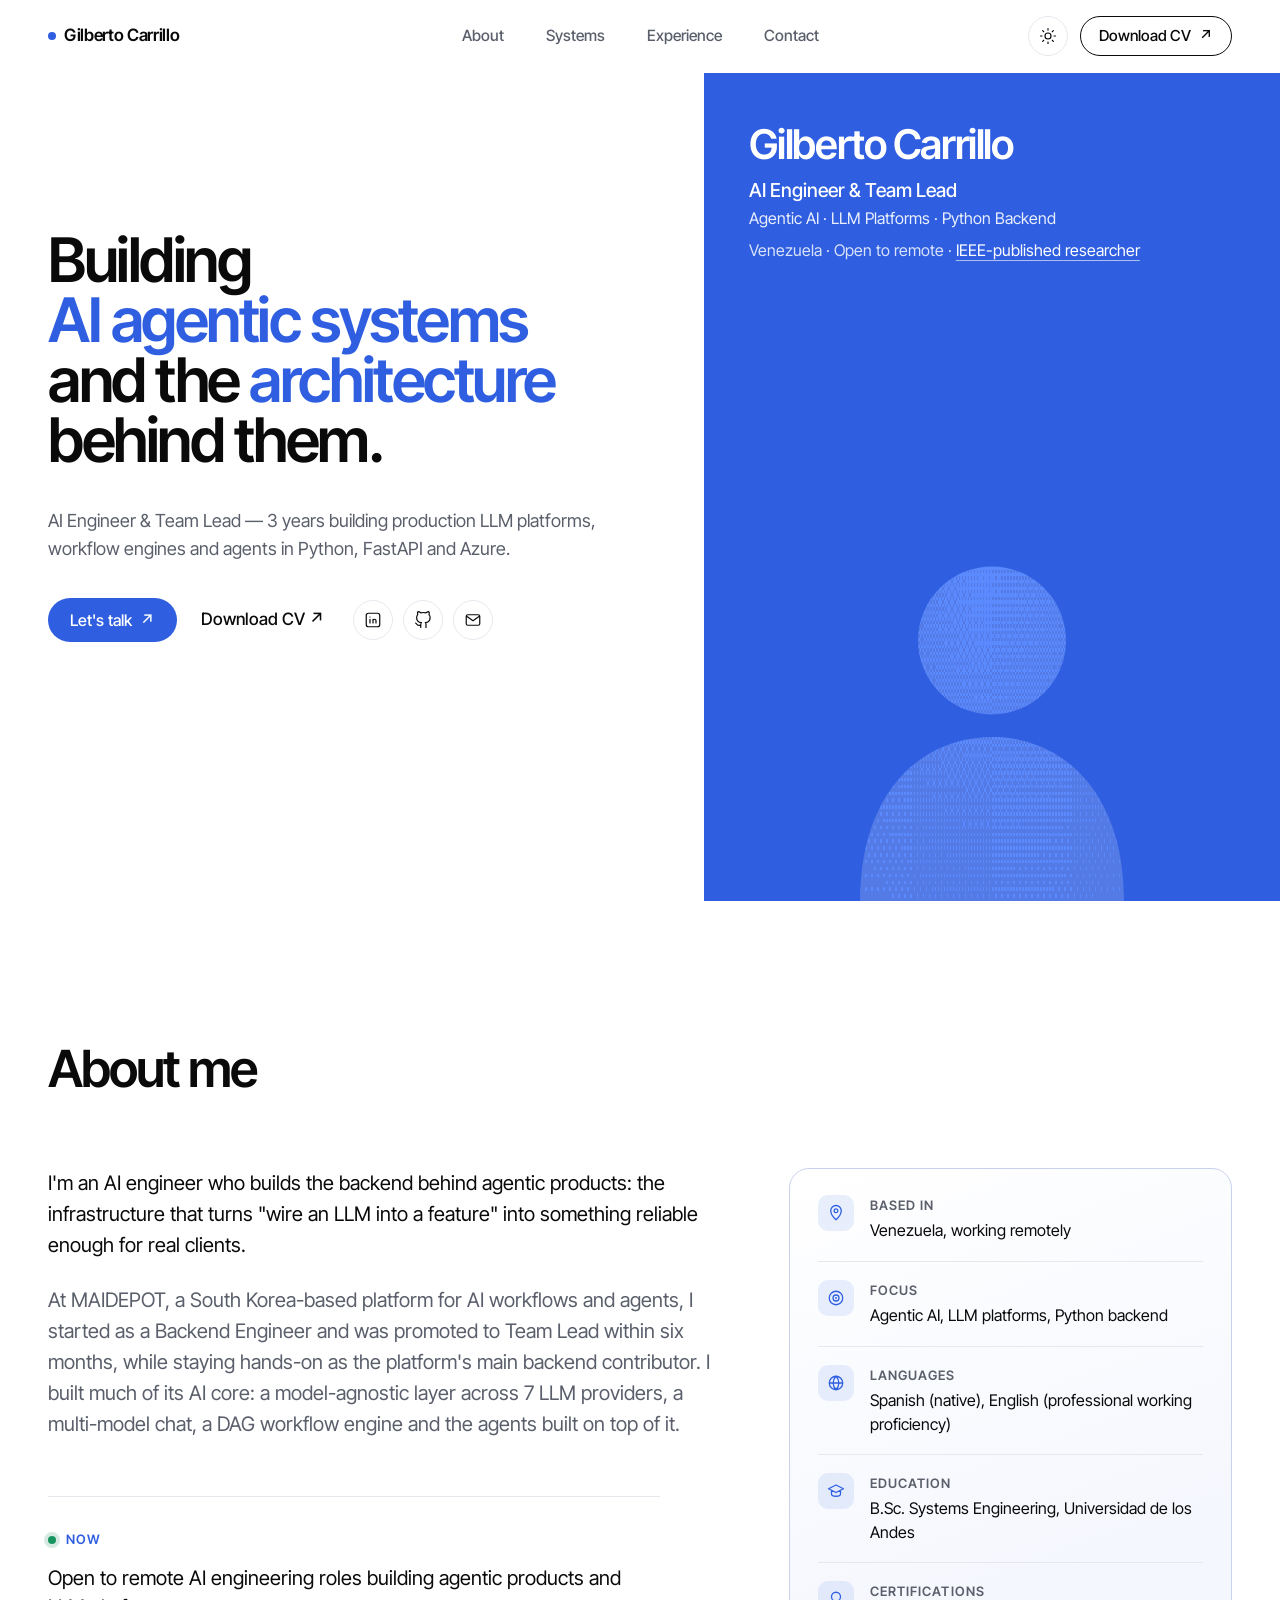
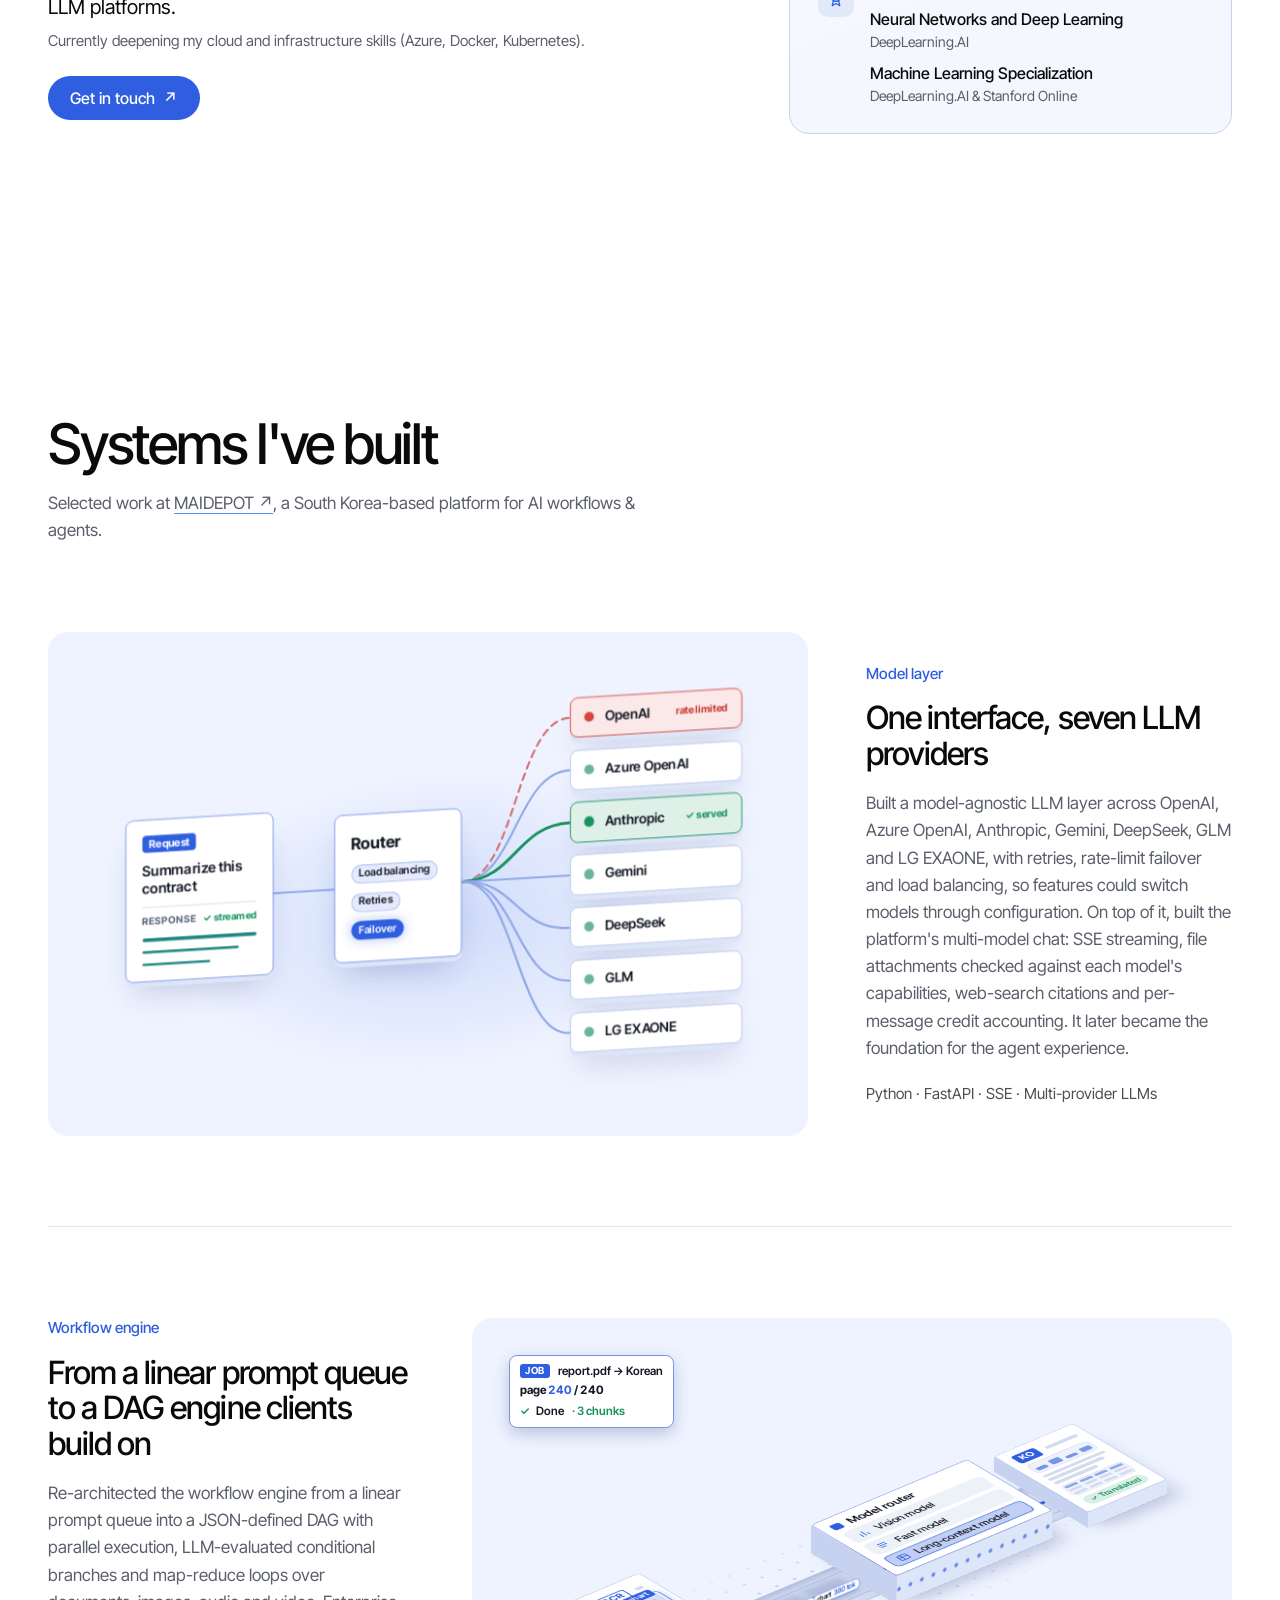
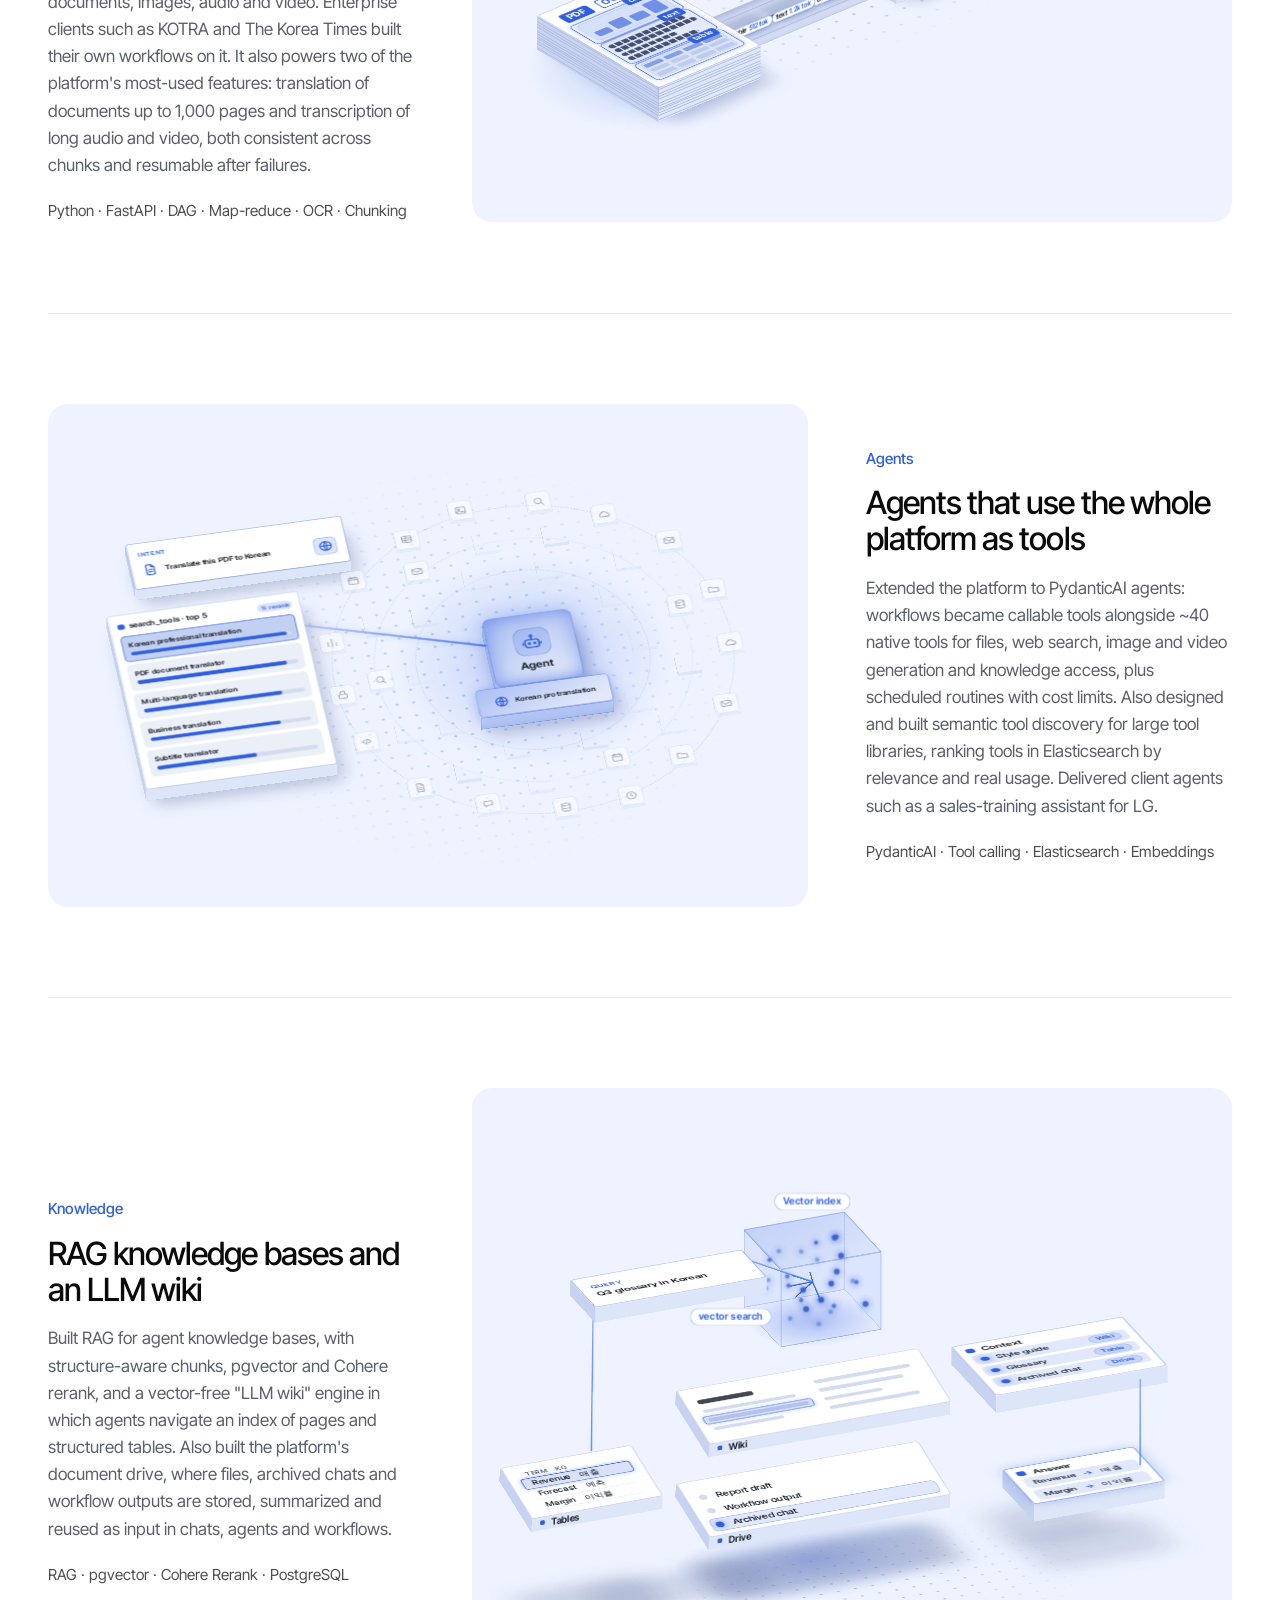
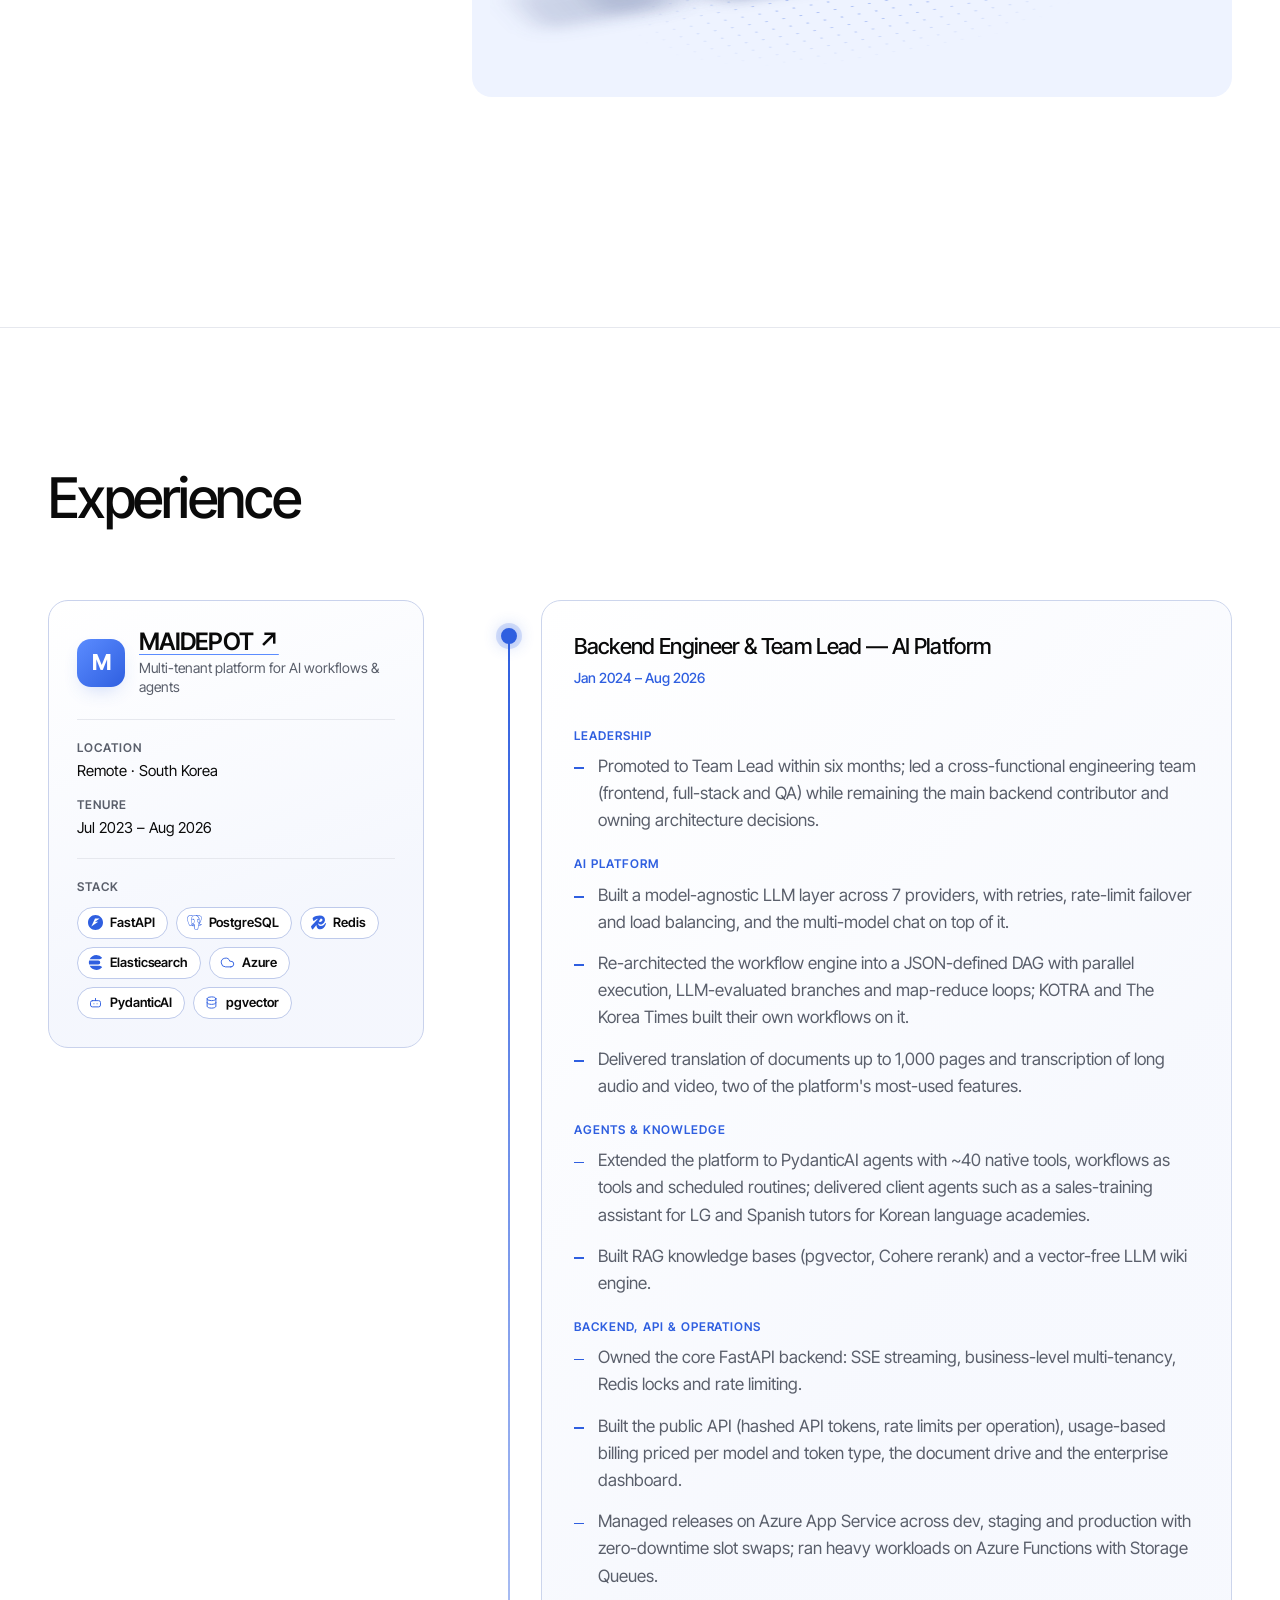
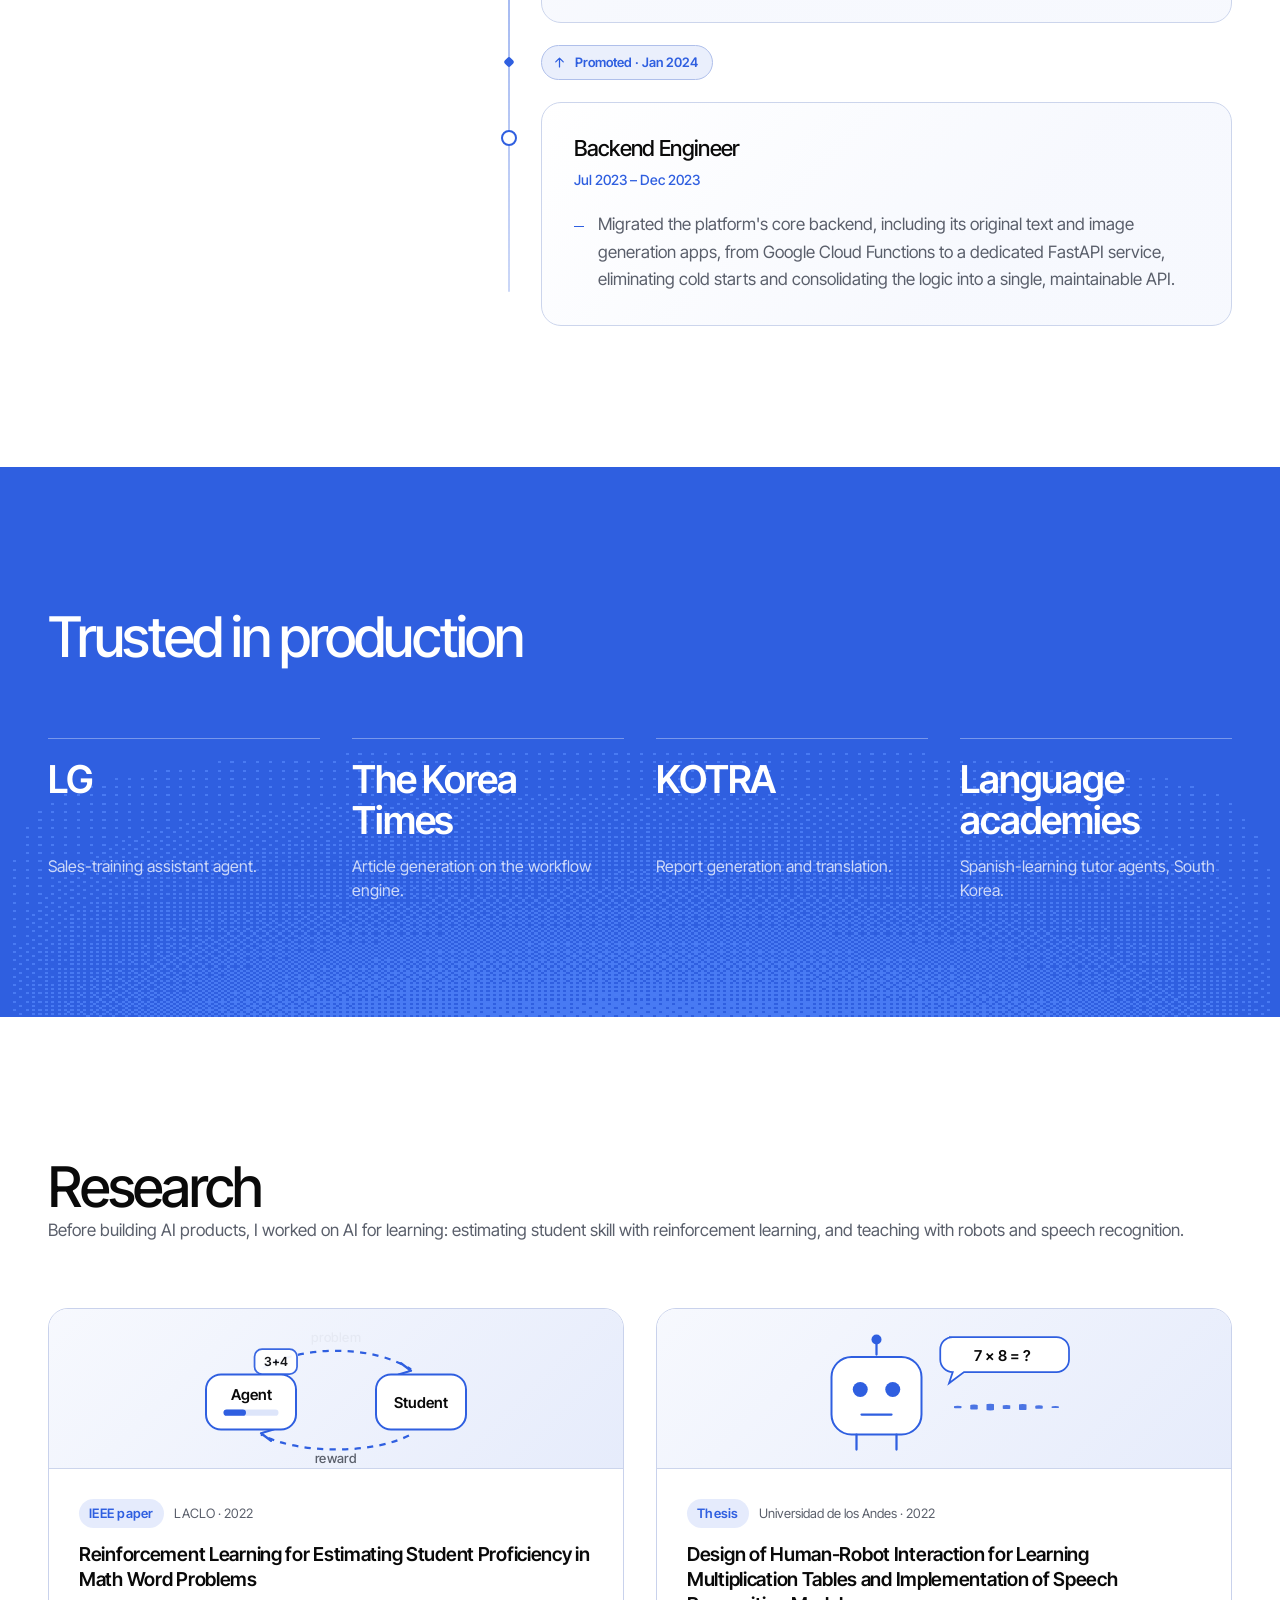
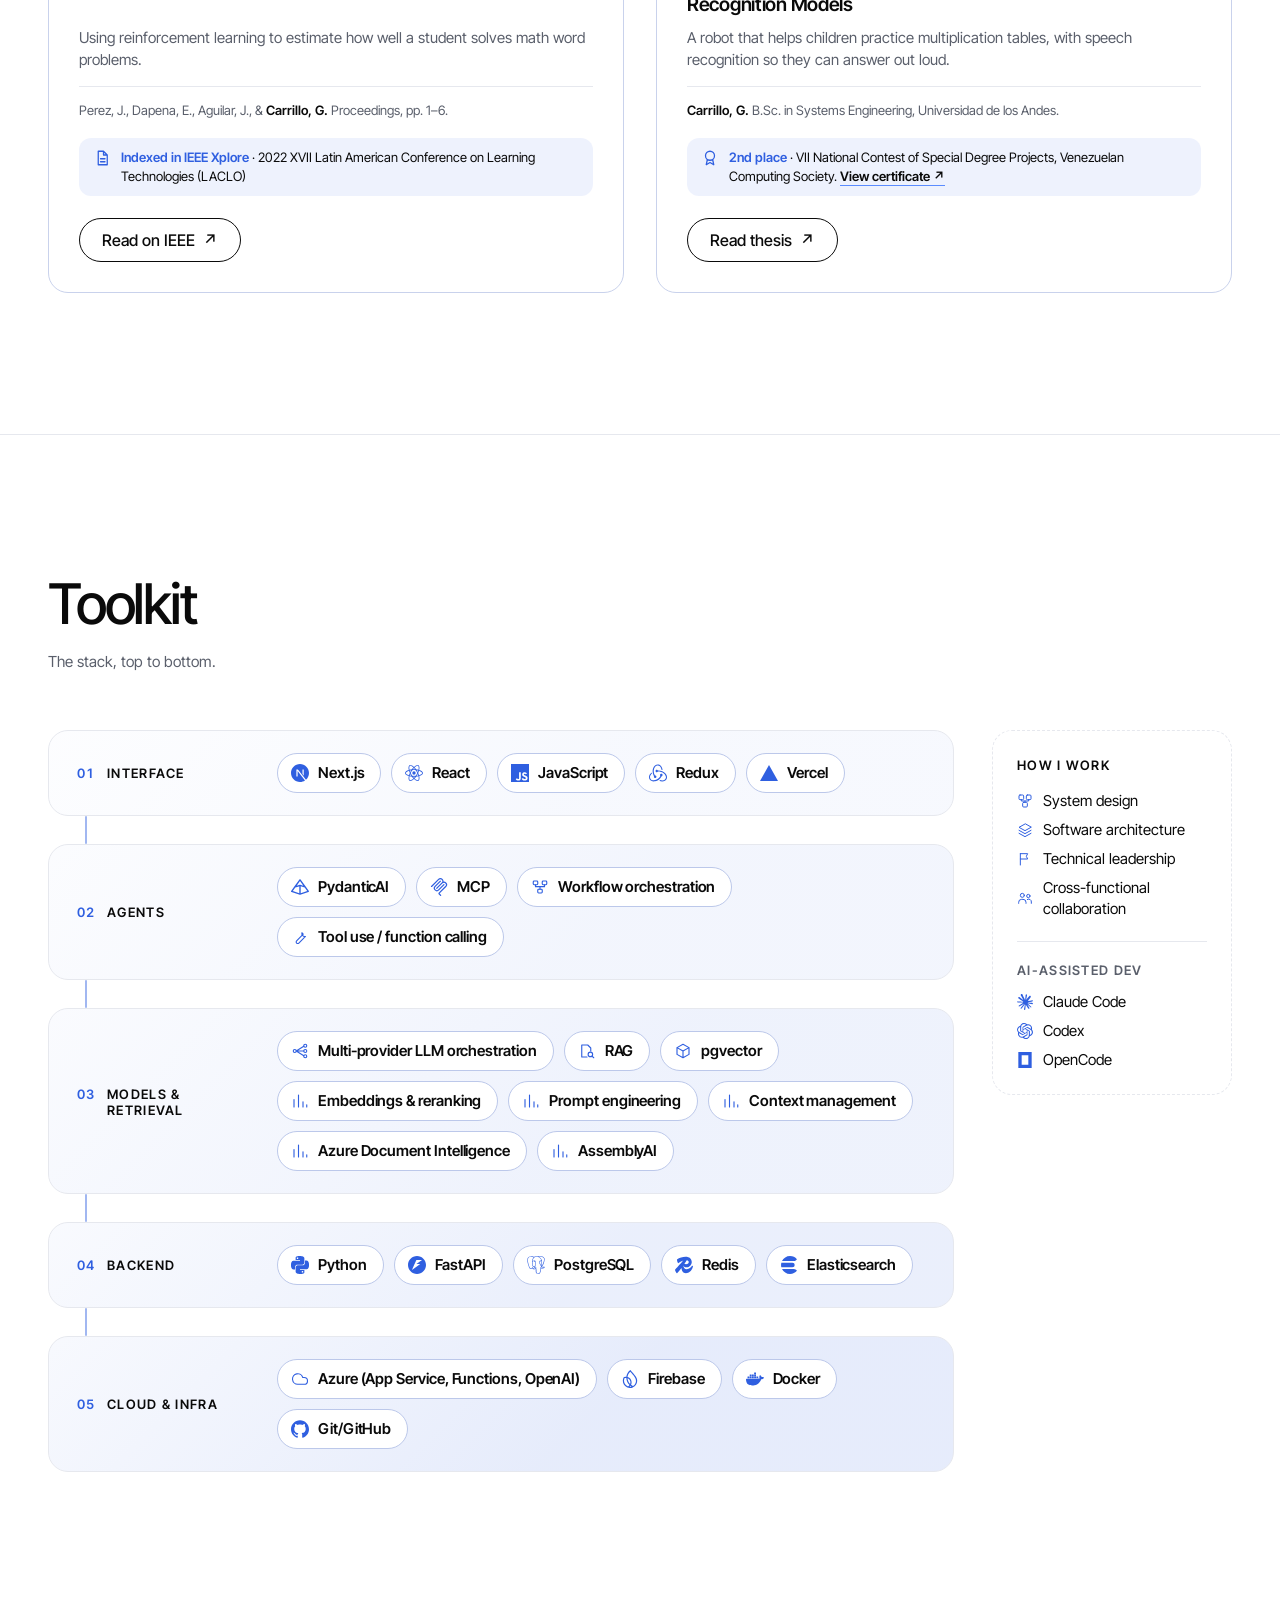
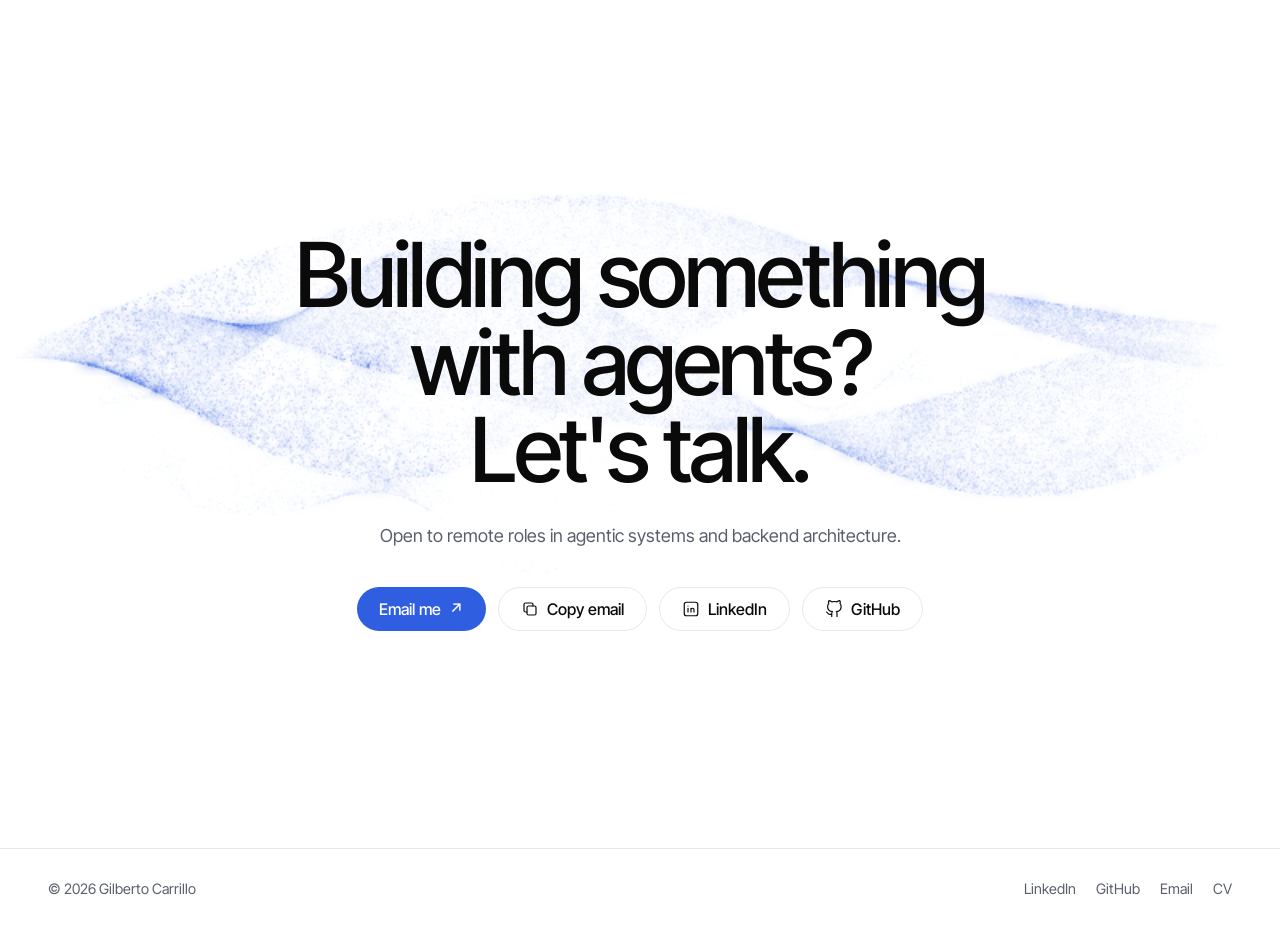
==== index.html @ cc4cbeec "feat: add personal portfolio site" ====
<!doctype html>
<html lang="en">
<head>
  <meta charset="utf-8">
  <meta name="viewport" content="width=device-width, initial-scale=1">
  <title>Gilberto Carrillo | AI Engineer &amp; Team Lead</title>
  <meta name="description" content="Gilberto Carrillo is an AI Engineer &amp; Team Lead building production LLM platforms, workflow engines and agents in Python, FastAPI and Azure. Based in Venezuela, open to remote work.">
  <meta name="theme-color" content="#FFFFFF">
  <link rel="icon" href="data:image/svg+xml,%3Csvg xmlns='http://www.w3.org/2000/svg' viewBox='0 0 32 32'%3E%3Ccircle cx='16' cy='16' r='9' fill='%232F5FE0'/%3E%3C/svg%3E">
  <script>
    /* No-flash theme: runs before first paint. */
    (function () {
      var r = document.documentElement;
      r.classList.add("js");
      var t = null;
      try { t = localStorage.getItem("theme"); } catch (e) {}
      if (t !== "dark" && t !== "light") {
        t = window.matchMedia && window.matchMedia("(prefers-color-scheme: dark)").matches ? "dark" : "light";
      }
      r.setAttribute("data-theme", t);
    })();
  </script>
  <link rel="preconnect" href="https://fonts.googleapis.com">
  <link rel="preconnect" href="https://fonts.gstatic.com" crossorigin>
  <link href="https://fonts.googleapis.com/css2?family=Inter+Tight:wght@400;500;600;700&display=swap" rel="stylesheet">
  <link rel="stylesheet" href="styles.css">
  <script src="main.js" defer></script>
</head>
<body>
  <a class="skip" href="#main">Skip to content</a>

  <!-- NAV -->
  <header class="nav" id="nav">
    <div class="container nav__inner">
      <a class="wordmark" href="#top" aria-label="Gilberto Carrillo, back to top">
        <span class="wordmark__dot" aria-hidden="true"></span>Gilberto Carrillo
      </a>

      <nav class="nav__links" aria-label="Primary">
        <a href="#about" data-nav="about">About</a>
        <a href="#systems" data-nav="systems">Systems</a>
        <a href="#experience" data-nav="experience">Experience</a>
        <a href="#contact" data-nav="contact">Contact</a>
      </nav>

      <div class="nav__actions">
        <button class="icon-btn" id="theme-toggle" type="button" aria-label="Toggle dark theme" aria-pressed="false">
          <svg class="i-sun" viewBox="0 0 24 24" width="18" height="18" fill="none" stroke="currentColor" stroke-width="1.6" stroke-linecap="round" aria-hidden="true"><circle cx="12" cy="12" r="4"/><path d="M12 2v2M12 20v2M4.9 4.9l1.4 1.4M17.7 17.7l1.4 1.4M2 12h2M20 12h2M4.9 19.1l1.4-1.4M17.7 6.3l1.4-1.4"/></svg>
          <svg class="i-moon" viewBox="0 0 24 24" width="18" height="18" fill="none" stroke="currentColor" stroke-width="1.6" stroke-linecap="round" stroke-linejoin="round" aria-hidden="true"><path d="M20 14.5A8 8 0 0 1 9.5 4a8 8 0 1 0 10.5 10.5z"/></svg>
        </button>
        <a class="btn btn--outline nav__cv" href="assets/Gilberto_Carrillo_CV.pdf" download>Download CV <span aria-hidden="true">↗</span></a>
        <button class="icon-btn nav__menu-btn" id="menu-btn" type="button" aria-label="Open menu" aria-expanded="false" aria-controls="menu">
          <svg viewBox="0 0 24 24" width="18" height="18" fill="none" stroke="currentColor" stroke-width="1.6" stroke-linecap="round" aria-hidden="true"><path class="i-menu" d="M4 8h16M4 16h16"/></svg>
        </button>
      </div>
    </div>
    <div class="menu" id="menu" hidden>
      <div class="container">
        <a href="#about">About</a>
        <a href="#systems">Systems</a>
        <a href="#experience">Experience</a>
        <a href="#contact">Contact</a>
        <a href="assets/Gilberto_Carrillo_CV.pdf" download>Download CV <span aria-hidden="true">↗</span></a>
      </div>
    </div>
  </header>

  <main id="main">
    <!-- HERO -->
    <section class="hero" id="top">
      <div class="hero__text">
        <canvas class="hero-silk" aria-hidden="true"></canvas>
        <!-- Compact photo + availability, shown only on small screens (the big panel is hidden there) -->
        <div class="hero__mini">
          <div class="hero__tile">
            <img src="assets/photo.png" alt="Gilberto Carrillo" width="160" height="160" onerror="this.parentNode.classList.add('is-fallback')">
          </div>
          <div class="hero__mini-id">
            <p class="hero__name">Gilberto Carrillo</p>
            <p class="hero__role">AI Engineer &amp; Team Lead</p>
            <p class="hero__meta">Venezuela · Open to remote · <a class="text-link" href="#research">IEEE-published researcher</a></p>
          </div>
        </div>
        <h1 class="hero__title">
          <span class="line" style="--i:0"><span class="line__inner">Building</span></span>
          <span class="line" style="--i:1"><span class="line__inner"><span class="accent">AI agentic systems</span></span></span>
          <span class="line" style="--i:2"><span class="line__inner">and the <span class="accent">architecture</span></span></span>
          <span class="line" style="--i:3"><span class="line__inner">behind them.</span></span>
        </h1>

        <div class="hero__intro reveal">
          <p class="hero__sub">AI Engineer &amp; Team Lead — 3 years building production LLM platforms, workflow engines and agents in Python, FastAPI and Azure.</p>

          <div class="hero__cta">
            <a class="btn btn--primary" href="#contact">Let's talk <span aria-hidden="true">↗</span></a>
            <a class="link-arrow" href="assets/Gilberto_Carrillo_CV.pdf" download>Download CV <span aria-hidden="true">↗</span></a>
            <span class="hero__social">
              <a class="icon-btn" href="https://www.linkedin.com/in/gilberto-carrillo" target="_blank" rel="noopener noreferrer" aria-label="LinkedIn profile">
                <svg viewBox="0 0 24 24" width="18" height="18" fill="none" stroke="currentColor" stroke-width="1.6" stroke-linecap="round" stroke-linejoin="round" aria-hidden="true"><rect x="3" y="3" width="18" height="18" rx="3"/><path d="M8 11v5M8 8v.01M12 16v-5M12 13c0-1.500 1-2 2.200-2 1.300 0 1.800.8 1.800 2v3"/></svg>
              </a>
              <a class="icon-btn" href="https://github.com/gilbertocarrillo" target="_blank" rel="noopener noreferrer" aria-label="GitHub profile">
                <svg viewBox="0 0 24 24" width="18" height="18" fill="none" stroke="currentColor" stroke-width="1.6" stroke-linecap="round" stroke-linejoin="round" aria-hidden="true"><path d="M9 19c-5 1.5-5-2.5-7-3m14 6v-3.87a3.37 3.37 0 0 0-.94-2.61c3.14-.35 6.44-1.54 6.44-7A5.44 5.44 0 0 0 20 4.77 5.07 5.07 0 0 0 19.91 1S18.73.65 16 2.48a13.38 13.38 0 0 0-7 0C6.27.65 5.090 1 5.090 1A5.07 5.07 0 0 0 5 4.77a5.44 5.44 0 0 0-1.5 3.78c0 5.42 3.3 6.61 6.44 7A3.37 3.37 0 0 0 9 18.130V22"/></svg>
              </a>
              <a class="icon-btn" href="mailto:gilbertojosecarrilloparra@gmail.com" aria-label="Send an email">
                <svg viewBox="0 0 24 24" width="18" height="18" fill="none" stroke="currentColor" stroke-width="1.6" stroke-linecap="round" stroke-linejoin="round" aria-hidden="true"><rect x="3" y="5" width="18" height="14" rx="2"/><path d="M3.500 7l8.500 6 8.500-6"/></svg>
              </a>
            </span>
          </div>
        </div>
      </div>

      <div class="hero__panel" id="hero-panel">
        <div class="hero__ph" aria-hidden="true">
          <div class="hero__sil"></div>
        </div>
        <img class="hero__photo" src="assets/photo.png" alt="Gilberto Carrillo" width="800" height="1000" fetchpriority="high">
        <div class="hero__id">
          <p class="hero__name">Gilberto Carrillo</p>
          <p class="hero__role">AI Engineer &amp; Team Lead</p>
          <p class="hero__focus">Agentic AI · LLM Platforms · Python Backend</p>
          <p class="hero__meta">Venezuela · Open to remote · <a class="text-link" href="#research">IEEE-published researcher</a></p>
        </div>
      </div>
    </section>

    <!-- ABOUT -->
    <section class="section about" id="about" aria-labelledby="about-title">
      <div class="container">
        <header class="about__head reveal">
          <h2 id="about-title">About me</h2>
        </header>
        <div class="about__grid reveal">
          <div class="about__text">
            <p class="about__p about__p--lead">I'm an AI engineer who builds the backend behind agentic products: the infrastructure that turns "wire an LLM into a feature" into something reliable enough for real clients.</p>
            <p class="about__p">At MAIDEPOT, a South Korea-based platform for AI workflows and agents, I started as a Backend Engineer and was promoted to Team Lead within six months, while staying hands-on as the platform's main backend contributor. I built much of its AI core: a model-agnostic layer across 7 LLM providers, a multi-model chat, a DAG workflow engine and the agents built on top of it.</p>
            <div class="now">
              <p class="now__label"><i aria-hidden="true"></i>Now</p>
              <p class="now__text">Open to remote AI engineering roles building agentic products and LLM platforms.</p>
              <p class="now__sub">Currently deepening my cloud and infrastructure skills (Azure, Docker, Kubernetes).</p>
              <div class="now__actions">
                <a class="btn btn--primary" href="#contact">Get in touch <span aria-hidden="true">↗</span></a>
              </div>
            </div>
          </div>
          <dl class="facts">
            <div class="facts__row"><span class="facts__ico" aria-hidden="true"><svg viewBox="0 0 24 24" focusable="false"><path d="M12 21s-7-6.2-7-12a7 7 0 0 1 14 0c0 5.8-7 12-7 12zM12 11.5a2.5 2.5 0 1 0 0-5 2.5 2.5 0 0 0 0 5z"/></svg></span><dt>Based in</dt><dd>Venezuela, working remotely</dd></div>
            <div class="facts__row"><span class="facts__ico" aria-hidden="true"><svg viewBox="0 0 24 24" focusable="false"><path d="M12 21a9 9 0 1 0 0-18 9 9 0 0 0 0 18zM12 16a4 4 0 1 0 0-8 4 4 0 0 0 0 8zM12 12.5a.5.5 0 1 0 0-1 .5.5 0 0 0 0 1z"/></svg></span><dt>Focus</dt><dd>Agentic AI, LLM platforms, Python backend</dd></div>
            <div class="facts__row"><span class="facts__ico" aria-hidden="true"><svg viewBox="0 0 24 24" focusable="false"><path d="M12 21a9 9 0 1 0 0-18 9 9 0 0 0 0 18zM3 12h18M12 3c2.5 2.6 3.8 5.6 3.8 9s-1.3 6.4-3.8 9c-2.5-2.6-3.8-5.6-3.8-9S9.5 5.6 12 3z"/></svg></span><dt>Languages</dt><dd>Spanish (native), English (professional working proficiency)</dd></div>
            <div class="facts__row"><span class="facts__ico" aria-hidden="true"><svg viewBox="0 0 24 24" focusable="false"><path d="M2 9l10-5 10 5-10 5zM6 11v5c0 1.7 2.7 3 6 3s6-1.3 6-3v-5"/></svg></span><dt>Education</dt><dd>B.Sc. Systems Engineering, Universidad de los Andes</dd></div>
            <div class="facts__row"><span class="facts__ico" aria-hidden="true"><svg viewBox="0 0 24 24" focusable="false"><path d="M12 15a6 6 0 1 0 0-12 6 6 0 0 0 0 12zM8.5 14 7 21l5-3 5 3-1.5-7"/></svg></span><dt>Certifications</dt><dd><ul class="certs" role="list"><li><b>Neural Networks and Deep Learning</b><span>DeepLearning.AI</span></li><li><b>Machine Learning Specialization</b><span>DeepLearning.AI &amp; Stanford Online</span></li></ul></dd></div>
          </dl>
        </div>
      </div>
    </section>


    <!-- SYSTEMS -->
    <section class="section" id="systems" aria-labelledby="systems-title">
      <div class="container">
        <header class="section__head reveal">
          <h2 id="systems-title">Systems I've built</h2>
          <p class="section__sub">Selected work at <a class="text-link" href="https://maidepot.com/" target="_blank" rel="noopener">MAIDEPOT ↗</a>, a South Korea-based platform for AI workflows &amp; agents.</p>
        </header>

        <!-- Row 0: model layer -->
        <article class="sys-row reveal">
          <div class="sys-row__visual">
            <div class="pm-stage pm-stage--router" data-parallax role="img" aria-label="Illustration of the model layer: a request is load-balanced to OpenAI, which is rate limited; the router retries, fails over to Anthropic, and the response streams back to the request. Seven providers are connected: OpenAI, Azure OpenAI, Anthropic, Gemini, DeepSeek, GLM and LG EXAONE.">
              <div class="pm-scene pm-scene--router" aria-hidden="true">
                <div class="pm-plane">
                  <i class="rt-floor"></i>
                  <svg class="rt-wires" viewBox="0 0 48 31" preserveAspectRatio="none" focusable="false"><path class="rt-w" d="M12.5 15.5H17"/><path class="rt-w" data-k="0" d="M26.5 15.5C30.5 15.5 30.5 3.80 34.5 3.80"/><path class="rt-w" data-k="1" d="M26.5 15.5C30.5 15.5 30.5 7.70 34.5 7.70"/><path class="rt-w" data-k="2" d="M26.5 15.5C30.5 15.5 30.5 11.60 34.5 11.60"/><path class="rt-w" data-k="3" d="M26.5 15.5C30.5 15.5 30.5 15.50 34.5 15.50"/><path class="rt-w" data-k="4" d="M26.5 15.5C30.5 15.5 30.5 19.40 34.5 19.40"/><path class="rt-w" data-k="5" d="M26.5 15.5C30.5 15.5 30.5 23.30 34.5 23.30"/><path class="rt-w" data-k="6" d="M26.5 15.5C30.5 15.5 30.5 27.20 34.5 27.20"/></svg>
                  <div class="rt-card rt-req" style="left:1.5em;top:9.5em;width:11em;height:12em">
                    <span class="rt-tag">Request</span>
                    <p class="rt-prompt"><span class="rt-wd" style="--w:0">Summarize</span> <span class="rt-wd" style="--w:1">this</span> <span class="rt-wd" style="--w:2">contract</span></p>
                    <span class="rt-rlabel">Response <b class="rt-done">✓ streamed</b></span>
                    <span class="rt-ln" data-l="1"><i></i></span><span class="rt-ln" data-l="2"><i></i></span><span class="rt-ln" data-l="3"><i></i></span>
                  </div>
                  <div class="rt-card rt-router" style="left:17em;top:10em;width:9.5em;height:11em">
                    <span class="rt-title">Router</span>
                    <span class="rt-chip" data-c="lb">Load balancing</span>
                    <span class="rt-chip" data-c="rt">Retries</span>
                    <span class="rt-chip" data-c="fo">Failover</span>
                  </div>
                  <div class="rt-card rt-p" data-k="0" style="left:34.5em;top:2.30em;width:12.8em;height:3.0em;--i:0"><i class="rt-dot"></i><span class="rt-name">OpenAI</span><span class="rt-st rt-st--bad">rate limited</span></div>
                  <div class="rt-card rt-p" data-k="1" style="left:34.5em;top:6.20em;width:12.8em;height:3.0em;--i:1"><i class="rt-dot"></i><span class="rt-name">Azure OpenAI</span></div>
                  <div class="rt-card rt-p" data-k="2" style="left:34.5em;top:10.10em;width:12.8em;height:3.0em;--i:2"><i class="rt-dot"></i><span class="rt-name">Anthropic</span><span class="rt-st rt-st--ok">✓ served</span></div>
                  <div class="rt-card rt-p" data-k="3" style="left:34.5em;top:14.00em;width:12.8em;height:3.0em;--i:3"><i class="rt-dot"></i><span class="rt-name">Gemini</span></div>
                  <div class="rt-card rt-p" data-k="4" style="left:34.5em;top:17.90em;width:12.8em;height:3.0em;--i:4"><i class="rt-dot"></i><span class="rt-name">DeepSeek</span></div>
                  <div class="rt-card rt-p" data-k="5" style="left:34.5em;top:21.80em;width:12.8em;height:3.0em;--i:5"><i class="rt-dot"></i><span class="rt-name">GLM</span></div>
                  <div class="rt-card rt-p" data-k="6" style="left:34.5em;top:25.70em;width:12.8em;height:3.0em;--i:6"><i class="rt-dot"></i><span class="rt-name">LG EXAONE</span></div>
                  <i class="rt-pk rt-pk--req"></i>
                  <i class="rt-pk rt-pk--tok" data-t="1"></i><i class="rt-pk rt-pk--tok" data-t="2"></i><i class="rt-pk rt-pk--tok" data-t="3"></i>
                </div>
              </div>
            </div>
          </div>
          <div class="sys-row__text">
            <p class="sys-row__cat">Model layer</p>
            <h3>One interface, seven LLM providers</h3>
            <p>Built a model-agnostic LLM layer across OpenAI, Azure OpenAI, Anthropic, Gemini, DeepSeek, GLM and LG EXAONE, with retries, rate-limit failover and load balancing, so features could switch models through configuration. On top of it, built the platform's multi-model chat: SSE streaming, file attachments checked against each model's capabilities, web-search citations and per-message credit accounting. It later became the foundation for the agent experience.</p>
            <p class="sys-row__tech">Python · FastAPI · SSE · Multi-provider LLMs</p>
          </div>
        </article>

        <hr class="rule">

        <!-- Row 1 -->
        <article class="sys-row sys-row--flip reveal">
          <div class="sys-row__visual">
            <div class="pm-stage pm-stage--pipeline" data-parallax role="img" aria-label="Illustration of a document pipeline: a stack of PDF pages is scanned for text, sliced into chunks that ride a track to a model router, and a finished, translated document comes out at the end.">
              <div class="pl-hud" aria-hidden="true">
                <b class="pl-job__tag">JOB</b>
                <span class="pl-job__txt"><span class="pl-job__full">report.pdf → Korean</span><span class="pl-job__short">report.pdf → KO</span></span>
                <span class="pl-count"><span class="pl-count__w">page </span><span class="pl-count__p">p.</span><span class="pl-count__win"><span class="pl-count__col"><i>0</i><i>12</i><i>31</i><i>58</i><i>86</i><i>119</i><i>152</i><i>197</i><i>240</i></span></span>&nbsp;/&nbsp;240</span>
                <span class="pl-stage">
                  <span class="pl-st" data-s="1"><i class="pl-st__dot"></i>Scan</span>
                  <span class="pl-st" data-s="2"><i class="pl-st__dot"></i>OCR</span>
                  <span class="pl-st" data-s="3"><i class="pl-st__dot"></i>Chunking <span class="pl-chk"><span class="pl-chk__win"><span class="pl-chk__col"><i>0</i><i>1</i><i>2</i><i>3</i></span></span>&nbsp;/&nbsp;3<span class="pl-chk__w">&nbsp;chunks</span></span></span>
                  <span class="pl-st" data-s="4"><i class="pl-st__dot"></i>Routing</span>
                  <span class="pl-st" data-s="5"><i class="pl-st__dot"></i>Translating</span>
                  <span class="pl-st" data-s="6"><i class="pl-st__ok">✓</i>Done<span class="pl-st__n">&nbsp;· 3 chunks</span></span>
                </span>
              </div>
              <div class="pm-scene pm-scene--pipeline" aria-hidden="true">
                <div class="pm-plane">
                  <div class="pl-floor"></div>
                  <div class="pl-glow"></div>
                  <div class="pl-track">
                    <svg class="pl-path" viewBox="0 0 58 5.4" preserveAspectRatio="none" focusable="false">
                      <path class="pl-groove" d="M0 0.9H58M0 4.5H58"/>
                      <path class="pl-line" d="M0 2.7H58"/>
                    </svg>
                    <i class="pl-pkt" style="--d:0s"></i>
                    <i class="pl-pkt" style="--d:-1.5s"></i>
                    <i class="pl-pkt" style="--d:-3s"></i>
                    <i class="pl-hop" data-n="1"></i>
                    <i class="pl-hop" data-n="2"></i>
                    <i class="pl-hop" data-n="3"></i>
                  </div>

                  <div class="pl-shadow pl-shadow--stack"></div>
                  <div class="pl-shadow pl-shadow--router"></div>
                  <div class="pl-shadow pl-shadow--out"></div>
                  <i class="pl-sheet-sh"></i>

                  <div class="pl-box pl-stack">
                    <div class="pl-face pl-top pl-page">
                      <div class="pl-page__head"><b>PDF</b><b class="pl-ocrtag">OCR</b><span></span></div>
                    <div class="pl-thumb"><i style="--v:45%"></i><i style="--v:70%"></i><i style="--v:55%"></i><i style="--v:90%"></i><span class="pl-reg" data-r="1"><em class="pl-tag">chart</em></span></div>
                    <div class="pl-lines">
                      <span class="pl-ln" style="width:94%"></span><span class="pl-ln" style="width:100%"></span><span class="pl-ln" style="width:68%"></span><span class="pl-ln" style="width:86%"></span>
                      <span class="pl-reg" data-r="2"><em class="pl-tag">text</em></span>
                    </div>
                    <div class="pl-table"><i class="h"></i><i class="h"></i><i class="h"></i><i class="h"></i><i></i><i></i><i></i><i></i><i></i><i></i><i></i><i></i><span class="pl-reg" data-r="3"><em class="pl-tag">table</em></span></div>
                      <span class="pl-beam"></span>
                    </div>
                    <div class="pl-face pl-front"></div>
                    <div class="pl-face pl-left"></div>
                  </div>

                  <div class="pl-sheet pl-page">
                    <div class="pl-page__head"><b>PDF</b><b class="pl-ocrtag">OCR</b><span></span></div>
                    <div class="pl-thumb"><i style="--v:45%"></i><i style="--v:70%"></i><i style="--v:55%"></i><i style="--v:90%"></i><span class="pl-reg" data-r="1"><em class="pl-tag">chart</em></span></div>
                    <div class="pl-lines">
                      <span class="pl-ln" style="width:94%"></span><span class="pl-ln" style="width:100%"></span><span class="pl-ln" style="width:68%"></span><span class="pl-ln" style="width:86%"></span>
                      <span class="pl-reg" data-r="2"><em class="pl-tag">text</em></span>
                    </div>
                    <div class="pl-table"><i class="h"></i><i class="h"></i><i class="h"></i><i class="h"></i><i></i><i></i><i></i><i></i><i></i><i></i><i></i><i></i><span class="pl-reg" data-r="3"><em class="pl-tag">table</em></span></div>
                  </div>


                  <div class="pl-chunk" data-n="1">
                    <i class="pl-shadow"></i>
                    <div class="pl-box pl-blk">
                      <div class="pl-face pl-top"><div class="pl-thumb"><i style="--v:45%"></i><i style="--v:70%"></i><i style="--v:55%"></i><i style="--v:90%"></i></div></div><div class="pl-cap"><span>chart</span><span>380 tok</span></div>
                    </div>
                  </div>
                  <div class="pl-chunk" data-n="2">
                    <i class="pl-shadow"></i>
                    <div class="pl-box pl-blk">
                      <div class="pl-face pl-top"><div class="pl-lines"><span class="pl-ln" style="width:94%"></span><span class="pl-ln" style="width:100%"></span><span class="pl-ln" style="width:68%"></span><span class="pl-ln" style="width:86%"></span></div></div><div class="pl-cap"><span>text</span><span>1.2k tok</span></div>
                    </div>
                  </div>
                  <div class="pl-chunk" data-n="3">
                    <i class="pl-shadow"></i>
                    <div class="pl-box pl-blk">
                      <div class="pl-face pl-top"><div class="pl-table"><i class="h"></i><i class="h"></i><i class="h"></i><i class="h"></i><i></i><i></i><i></i><i></i><i></i><i></i><i></i><i></i></div></div><div class="pl-cap"><span>table</span><span>512 tok</span></div>
                    </div>
                  </div>
                                                      <i class="pl-guide" style="--gx:14.8em;--gy:10.5em;--gz:5em"></i><i class="pl-guide" style="--gx:18.6em;--gy:10.5em;--gz:5em"></i><i class="pl-guide" style="--gx:18.6em;--gy:7.5em;--gz:5em"></i>

                  <div class="pl-box pl-router">
                    <div class="pl-face pl-top">
                      <div class="pl-title"><i></i>Model router</div>
                      <div class="pl-row" data-n="1"><svg class="pl-ico" viewBox="0 0 24 24" focusable="false"><path d="M6 19V11M12 19V6M18 19v-5"/></svg><span>Vision model</span></div>
                      <div class="pl-row" data-n="2"><svg class="pl-ico" viewBox="0 0 24 24" focusable="false"><path d="M5 6h14M5 11h14M5 16h9"/></svg><span>Fast model</span></div>
                      <div class="pl-row" data-n="3"><svg class="pl-ico" viewBox="0 0 24 24" focusable="false"><rect x="4" y="5" width="16" height="14" rx="2"/><path d="M4 11h16M10 5v14"/></svg><span>Long-context model</span></div>
                    </div>
                    <div class="pl-face pl-front"></div>
                    <div class="pl-face pl-left"></div>
                  </div>

                  <div class="pl-box pl-out">
                    <div class="pl-face pl-top">
                      <div class="pl-page__head"><b>KO</b><span></span></div>
                      <div class="pl-oreg" data-r="1"><div class="pl-thumb"><i style="--v:55%"></i><i style="--v:80%"></i><i style="--v:45%"></i><i style="--v:70%"></i></div></div>
                      <div class="pl-oreg" data-r="2"><div class="pl-lines"><span class="pl-ln" style="width:100%"></span><span class="pl-ln" style="width:90%"></span><span class="pl-ln" style="width:70%"></span></div></div>
                      <div class="pl-oreg" data-r="3"><div class="pl-table"><i class="h"></i><i class="h"></i><i class="h"></i><i class="h"></i><i></i><i></i><i></i><i></i><i></i><i></i><i></i><i></i></div></div>
                      <span class="pl-done"><span>✓</span><span class="pl-done__t"> Translated</span></span>
                    </div>
                    <div class="pl-face pl-front"></div>
                    <div class="pl-face pl-left"></div>
                  </div>
                </div>
              </div>
            </div>
          </div>
          <div class="sys-row__text">
            <p class="sys-row__cat">Workflow engine</p>
            <h3>From a linear prompt queue to a DAG engine clients build on</h3>
            <p>Re-architected the workflow engine from a linear prompt queue into a JSON-defined DAG with parallel execution, LLM-evaluated conditional branches and map-reduce loops over documents, images, audio and video. Enterprise clients such as KOTRA and The Korea Times built their own workflows on it. It also powers two of the platform's most-used features: translation of documents up to 1,000 pages and transcription of long audio and video, both consistent across chunks and resumable after failures.</p>
            <p class="sys-row__tech">Python · FastAPI · DAG · Map-reduce · OCR · Chunking</p>
          </div>
        </article>

        <hr class="rule">

        <!-- Row 2 -->
        <article class="sys-row reveal">
          <div class="sys-row__visual">
            <div class="pm-stage pm-stage--hub" data-parallax role="img" aria-label="Illustration of agent tool discovery: an agent starts from an intention (translate a PDF to Korean), searches a large library of tools, retrieves the five most relevant translation tools, reranks them, picks the best one and docks it next to the agent.">
              <div class="pm-scene pm-scene--hub" aria-hidden="true">
                <svg width="0" height="0" style="position:absolute;width:0;height:0" aria-hidden="true" focusable="false"><defs><symbol id="agi-doc" viewBox="0 0 24 24"><path d="M7 3h7l4 4v14H7z"/><path d="M14 3v4h4M10 12h5M10 16h5"/></symbol><symbol id="agi-chart" viewBox="0 0 24 24"><path d="M5 20V10M12 20V4M19 20v-7"/></symbol><symbol id="agi-image" viewBox="0 0 24 24"><rect x="4" y="5" width="16" height="14" rx="2"/><circle cx="9" cy="10" r="1.5"/><path d="M4 17l5-4 4 3 3-2 4 3"/></symbol><symbol id="agi-mail" viewBox="0 0 24 24"><rect x="3.5" y="6" width="17" height="12" rx="2"/><path d="M4 8l8 6 8-6"/></symbol><symbol id="agi-db" viewBox="0 0 24 24"><ellipse cx="12" cy="6" rx="7" ry="3"/><path d="M5 6v6c0 1.7 3.1 3 7 3s7-1.3 7-3V6M5 12v6c0 1.7 3.1 3 7 3s7-1.3 7-3v-6"/></symbol><symbol id="agi-code" viewBox="0 0 24 24"><path d="M9 8l-4 4 4 4M15 8l4 4-4 4M13 6l-2 12"/></symbol><symbol id="agi-cal" viewBox="0 0 24 24"><rect x="4" y="5.5" width="16" height="14" rx="2"/><path d="M4 10h16M8 3.5v4M16 3.5v4"/></symbol><symbol id="agi-search" viewBox="0 0 24 24"><circle cx="11" cy="11" r="6"/><path d="M20 20l-4.5-4.5"/></symbol><symbol id="agi-folder" viewBox="0 0 24 24"><path d="M3.5 7.5h6l2 2.5h9v8.5h-17z"/></symbol><symbol id="agi-chat" viewBox="0 0 24 24"><path d="M5 6h14v9H11l-4 3.5V15H5z"/></symbol><symbol id="agi-lock" viewBox="0 0 24 24"><rect x="5" y="11" width="14" height="9" rx="2"/><path d="M8 11V8a4 4 0 018 0v3"/></symbol><symbol id="agi-table" viewBox="0 0 24 24"><rect x="4" y="5" width="16" height="14" rx="2"/><path d="M4 10h16M4 14.5h16M10 5v14"/></symbol><symbol id="agi-cloud" viewBox="0 0 24 24"><path d="M7 18h10a4 4 0 000-8 5.5 5.5 0 00-10.5 1.5A3.3 3.3 0 007 18z"/></symbol><symbol id="agi-clock" viewBox="0 0 24 24"><circle cx="12" cy="12" r="8"/><path d="M12 7.5V12l3 2"/></symbol><symbol id="agi-globe" viewBox="0 0 24 24"><circle cx="12" cy="12" r="8"/><path d="M4 12h16M12 4c2.7 2.8 2.7 13.2 0 16M12 4c-2.7 2.8-2.7 13.2 0 16"/></symbol></defs></svg>
                <div class="pm-plane">
                  <div class="ag-hub">
                    <div class="ag-floor"></div>
                    <div class="ag-orbit ag-orbit--1"></div><div class="ag-orbit ag-orbit--2"></div><div class="ag-orbit ag-orbit--3"></div>
                    <div class="ag-pool"></div>
                    <div class="ag-scan"></div>
                    <i class="pl-shadow ag-sh ag-sh--core"></i><i class="pl-shadow ag-sh ag-sh--rank"></i><i class="pl-shadow ag-sh ag-sh--intent"></i><i class="pl-shadow ag-sh ag-sh--dock"></i>

                    <div class="pl-box ag-intent">
                      <div class="pl-face pl-top"><span class="ag-itag">Intent</span><div class="ag-irow"><svg class="ag-ico ag-ico--i" focusable="false"><use href="#agi-doc"/></svg><span class="ag-itext">Translate this PDF to Korean</span><span class="ag-chip"><svg class="ag-ico ag-ico--i" focusable="false"><use href="#agi-globe"/></svg></span></div></div>
                      <div class="pl-face pl-front"></div><div class="pl-face pl-left"></div>
                    </div>

                    <div class="pl-box ag-rank">
                      <div class="pl-face pl-top">
                        <div class="ag-title"><i></i><span>search_tools · top 5</span><em class="ag-tag"><svg class="ag-swap" viewBox="0 0 24 24" focusable="false"><path d="M8 20V5M4 9l4-4 4 4M16 4v15M12 15l4 4 4-4"/></svg>rerank</em></div>
                        <div class="ag-rows">
                          <div class="ag-row" data-k="1" style="--e:2;--d:-2;--dx:1.4em"><span class="ag-name">Multi-language translation</span><span class="ag-meta"><span class="ag-bar"><i style="--v1:0.91;--v2:0.86"></i></span></span></div>
                          <div class="ag-row" data-k="2" data-top style="--e:0;--d:1;--dx:-1.4em"><span class="ag-name">Korean professional translation</span><span class="ag-meta"><span class="ag-bar"><i style="--v1:0.88;--v2:0.97"></i></span></span></div>
                          <div class="ag-row ag-hm" data-k="3" style="--e:3;--d:-1;--dx:1.4em"><span class="ag-name">Business translation</span><span class="ag-meta"><span class="ag-bar"><i style="--v1:0.84;--v2:0.81"></i></span></span></div>
                          <div class="ag-row" data-k="4" style="--e:1;--d:2;--dx:-1.4em"><span class="ag-name">PDF document translator</span><span class="ag-meta"><span class="ag-bar"><i style="--v1:0.8;--v2:0.93"></i></span></span></div>
                          <div class="ag-row ag-hm" data-k="5" style="--e:4;--d:0;--dx:0em"><span class="ag-name">Subtitle translator</span><span class="ag-meta"><span class="ag-bar"><i style="--v1:0.72;--v2:0.62"></i></span></span></div>
                          <div class="ag-more">more tools</div>
                        </div>
                      </div>
                      <div class="pl-face pl-front"></div><div class="pl-face pl-left"></div>
                    </div>

                    <i class="ag-beam"><b class="ag-bpkt"></b></i>
                    <div class="ag-ring">
                      <div class="ag-tk ag-r1" style="--a:-2.5deg;--r:11.3em"><div class="pl-box ag-lib"><div class="pl-face pl-top"><svg class="ag-ico" focusable="false"><use href="#agi-doc"/></svg></div><div class="pl-face pl-front"></div><div class="pl-face pl-left"></div></div></div>
                      <div class="ag-tk ag-r1" style="--a:38.11deg;--r:12.01em"><div class="pl-box ag-lib"><div class="pl-face pl-top"><svg class="ag-ico" focusable="false"><use href="#agi-code"/></svg></div><div class="pl-face pl-front"></div><div class="pl-face pl-left"></div></div></div>
                      <div class="ag-tk ag-r1 ag-hit" style="--a:69.79deg;--r:12.15em"><div class="pl-box ag-lib"><div class="pl-face pl-top"><svg class="ag-ico" focusable="false"><use href="#agi-globe"/></svg></div><div class="pl-face pl-front"></div><div class="pl-face pl-left"></div></div></div>
                      <div class="ag-tk ag-r1" style="--a:108.29deg;--r:11.9em"><div class="pl-box ag-lib"><div class="pl-face pl-top"><svg class="ag-ico" focusable="false"><use href="#agi-lock"/></svg></div><div class="pl-face pl-front"></div><div class="pl-face pl-left"></div></div></div>
                      <div class="ag-tk ag-r1" style="--a:143.37deg;--r:11.96em"><div class="pl-box ag-lib"><div class="pl-face pl-top"><svg class="ag-ico" focusable="false"><use href="#agi-chart"/></svg></div><div class="pl-face pl-front"></div><div class="pl-face pl-left"></div></div></div>
                      <div class="ag-tk ag-r1" style="--a:179.77deg;--r:11.66em"><div class="pl-box ag-lib"><div class="pl-face pl-top"><svg class="ag-ico" focusable="false"><use href="#agi-cal"/></svg></div><div class="pl-face pl-front"></div><div class="pl-face pl-left"></div></div></div>
                      <div class="ag-tk ag-r1 ag-hit" style="--a:216.63deg;--r:12.23em"><div class="pl-box ag-lib"><div class="pl-face pl-top"><svg class="ag-ico" focusable="false"><use href="#agi-globe"/></svg></div><div class="pl-face pl-front"></div><div class="pl-face pl-left"></div></div></div>
                      <div class="ag-tk ag-r1" style="--a:250.33deg;--r:11.8em"><div class="pl-box ag-lib"><div class="pl-face pl-top"><svg class="ag-ico" focusable="false"><use href="#agi-table"/></svg></div><div class="pl-face pl-front"></div><div class="pl-face pl-left"></div></div></div>
                      <div class="ag-tk ag-r1" style="--a:287.15deg;--r:11.83em"><div class="pl-box ag-lib"><div class="pl-face pl-top"><svg class="ag-ico" focusable="false"><use href="#agi-image"/></svg></div><div class="pl-face pl-front"></div><div class="pl-face pl-left"></div></div></div>
                      <div class="ag-tk ag-r1" style="--a:324.2deg;--r:11.38em"><div class="pl-box ag-lib"><div class="pl-face pl-top"><svg class="ag-ico" focusable="false"><use href="#agi-search"/></svg></div><div class="pl-face pl-front"></div><div class="pl-face pl-left"></div></div></div>
                      <div class="ag-tk ag-r2 ag-hit" style="--a:12.67deg;--r:15.58em"><div class="pl-box ag-lib"><div class="pl-face pl-top"><svg class="ag-ico" focusable="false"><use href="#agi-globe"/></svg></div><div class="pl-face pl-front"></div><div class="pl-face pl-left"></div></div></div>
                      <div class="ag-tk ag-r2" style="--a:41.41deg;--r:16.35em"><div class="pl-box ag-lib"><div class="pl-face pl-top"><svg class="ag-ico" focusable="false"><use href="#agi-chart"/></svg></div><div class="pl-face pl-front"></div><div class="pl-face pl-left"></div></div></div>
                      <div class="ag-tk ag-r2 ag-hm" style="--a:67.5deg;--r:15.67em"><div class="pl-box ag-lib"><div class="pl-face pl-top"><svg class="ag-ico" focusable="false"><use href="#agi-cal"/></svg></div><div class="pl-face pl-front"></div><div class="pl-face pl-left"></div></div></div>
                      <div class="ag-tk ag-r2" style="--a:97.38deg;--r:16.32em"><div class="pl-box ag-lib"><div class="pl-face pl-top"><svg class="ag-ico" focusable="false"><use href="#agi-table"/></svg></div><div class="pl-face pl-front"></div><div class="pl-face pl-left"></div></div></div>
                      <div class="ag-tk ag-r2 ag-hit" style="--a:124.05deg;--r:16.3em"><div class="pl-box ag-lib"><div class="pl-face pl-top"><svg class="ag-ico" focusable="false"><use href="#agi-globe"/></svg></div><div class="pl-face pl-front"></div><div class="pl-face pl-left"></div></div></div>
                      <div class="ag-tk ag-r2" style="--a:152.27deg;--r:15.86em"><div class="pl-box ag-lib"><div class="pl-face pl-top"><svg class="ag-ico" focusable="false"><use href="#agi-image"/></svg></div><div class="pl-face pl-front"></div><div class="pl-face pl-left"></div></div></div>
                      <div class="ag-tk ag-r2 ag-hm" style="--a:178.75deg;--r:15.63em"><div class="pl-box ag-lib"><div class="pl-face pl-top"><svg class="ag-ico" focusable="false"><use href="#agi-search"/></svg></div><div class="pl-face pl-front"></div><div class="pl-face pl-left"></div></div></div>
                      <div class="ag-tk ag-r2" style="--a:205.02deg;--r:16.34em"><div class="pl-box ag-lib"><div class="pl-face pl-top"><svg class="ag-ico" focusable="false"><use href="#agi-cloud"/></svg></div><div class="pl-face pl-front"></div><div class="pl-face pl-left"></div></div></div>
                      <div class="ag-tk ag-r2 ag-hm" style="--a:233.69deg;--r:16.17em"><div class="pl-box ag-lib"><div class="pl-face pl-top"><svg class="ag-ico" focusable="false"><use href="#agi-mail"/></svg></div><div class="pl-face pl-front"></div><div class="pl-face pl-left"></div></div></div>
                      <div class="ag-tk ag-r2" style="--a:262.21deg;--r:15.72em"><div class="pl-box ag-lib"><div class="pl-face pl-top"><svg class="ag-ico" focusable="false"><use href="#agi-folder"/></svg></div><div class="pl-face pl-front"></div><div class="pl-face pl-left"></div></div></div>
                      <div class="ag-tk ag-r2 ag-hit" style="--a:287.42deg;--r:16.22em"><div class="pl-box ag-lib"><div class="pl-face pl-top"><svg class="ag-ico" focusable="false"><use href="#agi-globe"/></svg></div><div class="pl-face pl-front"></div><div class="pl-face pl-left"></div></div></div>
                      <div class="ag-tk ag-r2" style="--a:315.92deg;--r:15.95em"><div class="pl-box ag-lib"><div class="pl-face pl-top"><svg class="ag-ico" focusable="false"><use href="#agi-clock"/></svg></div><div class="pl-face pl-front"></div><div class="pl-face pl-left"></div></div></div>
                      <div class="ag-tk ag-r2 ag-hm" style="--a:344.91deg;--r:16.25em"><div class="pl-box ag-lib"><div class="pl-face pl-top"><svg class="ag-ico" focusable="false"><use href="#agi-db"/></svg></div><div class="pl-face pl-front"></div><div class="pl-face pl-left"></div></div></div>
                      <div class="ag-tk ag-r3 ag-hm" style="--a:4.5deg;--r:19.84em"><div class="pl-box ag-lib"><div class="pl-face pl-top"><svg class="ag-ico" focusable="false"><use href="#agi-cloud"/></svg></div><div class="pl-face pl-front"></div><div class="pl-face pl-left"></div></div></div>
                      <div class="ag-tk ag-r3 ag-hm" style="--a:27.56deg;--r:20.29em"><div class="pl-box ag-lib"><div class="pl-face pl-top"><svg class="ag-ico" focusable="false"><use href="#agi-mail"/></svg></div><div class="pl-face pl-front"></div><div class="pl-face pl-left"></div></div></div>
                      <div class="ag-tk ag-r3 ag-hm" style="--a:50.76deg;--r:19.72em"><div class="pl-box ag-lib"><div class="pl-face pl-top"><svg class="ag-ico" focusable="false"><use href="#agi-folder"/></svg></div><div class="pl-face pl-front"></div><div class="pl-face pl-left"></div></div></div>
                      <div class="ag-tk ag-r3 ag-hm" style="--a:71.63deg;--r:20.66em"><div class="pl-box ag-lib"><div class="pl-face pl-top"><svg class="ag-ico" focusable="false"><use href="#agi-clock"/></svg></div><div class="pl-face pl-front"></div><div class="pl-face pl-left"></div></div></div>
                      <div class="ag-tk ag-r3 ag-hm" style="--a:90.56deg;--r:19.98em"><div class="pl-box ag-lib"><div class="pl-face pl-top"><svg class="ag-ico" focusable="false"><use href="#agi-db"/></svg></div><div class="pl-face pl-front"></div><div class="pl-face pl-left"></div></div></div>
                      <div class="ag-tk ag-r3 ag-hm" style="--a:113.22deg;--r:19.81em"><div class="pl-box ag-lib"><div class="pl-face pl-top"><svg class="ag-ico" focusable="false"><use href="#agi-chat"/></svg></div><div class="pl-face pl-front"></div><div class="pl-face pl-left"></div></div></div>
                      <div class="ag-tk ag-r3 ag-hm" style="--a:133.54deg;--r:20.59em"><div class="pl-box ag-lib"><div class="pl-face pl-top"><svg class="ag-ico" focusable="false"><use href="#agi-doc"/></svg></div><div class="pl-face pl-front"></div><div class="pl-face pl-left"></div></div></div>
                      <div class="ag-tk ag-r3 ag-hm" style="--a:156.41deg;--r:20.1em"><div class="pl-box ag-lib"><div class="pl-face pl-top"><svg class="ag-ico" focusable="false"><use href="#agi-code"/></svg></div><div class="pl-face pl-front"></div><div class="pl-face pl-left"></div></div></div>
                      <div class="ag-tk ag-r3 ag-hm" style="--a:175.18deg;--r:19.72em"><div class="pl-box ag-lib"><div class="pl-face pl-top"><svg class="ag-ico" focusable="false"><use href="#agi-lock"/></svg></div><div class="pl-face pl-front"></div><div class="pl-face pl-left"></div></div></div>
                      <div class="ag-tk ag-r3 ag-hm" style="--a:195.17deg;--r:20.32em"><div class="pl-box ag-lib"><div class="pl-face pl-top"><svg class="ag-ico" focusable="false"><use href="#agi-chart"/></svg></div><div class="pl-face pl-front"></div><div class="pl-face pl-left"></div></div></div>
                      <div class="ag-tk ag-r3 ag-hm" style="--a:218.74deg;--r:20.64em"><div class="pl-box ag-lib"><div class="pl-face pl-top"><svg class="ag-ico" focusable="false"><use href="#agi-cal"/></svg></div><div class="pl-face pl-front"></div><div class="pl-face pl-left"></div></div></div>
                      <div class="ag-tk ag-r3 ag-hm" style="--a:240.42deg;--r:19.89em"><div class="pl-box ag-lib"><div class="pl-face pl-top"><svg class="ag-ico" focusable="false"><use href="#agi-table"/></svg></div><div class="pl-face pl-front"></div><div class="pl-face pl-left"></div></div></div>
                      <div class="ag-tk ag-r3 ag-hm" style="--a:259.03deg;--r:20.51em"><div class="pl-box ag-lib"><div class="pl-face pl-top"><svg class="ag-ico" focusable="false"><use href="#agi-image"/></svg></div><div class="pl-face pl-front"></div><div class="pl-face pl-left"></div></div></div>
                      <div class="ag-tk ag-r3 ag-hm" style="--a:281.36deg;--r:20.35em"><div class="pl-box ag-lib"><div class="pl-face pl-top"><svg class="ag-ico" focusable="false"><use href="#agi-search"/></svg></div><div class="pl-face pl-front"></div><div class="pl-face pl-left"></div></div></div>
                      <div class="ag-tk ag-r3 ag-hm" style="--a:300.68deg;--r:19.98em"><div class="pl-box ag-lib"><div class="pl-face pl-top"><svg class="ag-ico" focusable="false"><use href="#agi-cloud"/></svg></div><div class="pl-face pl-front"></div><div class="pl-face pl-left"></div></div></div>
                      <div class="ag-tk ag-r3 ag-hm" style="--a:321.72deg;--r:20.45em"><div class="pl-box ag-lib"><div class="pl-face pl-top"><svg class="ag-ico" focusable="false"><use href="#agi-mail"/></svg></div><div class="pl-face pl-front"></div><div class="pl-face pl-left"></div></div></div>
                      <div class="ag-tk ag-r3 ag-hm" style="--a:343.83deg;--r:20.12em"><div class="pl-box ag-lib"><div class="pl-face pl-top"><svg class="ag-ico" focusable="false"><use href="#agi-folder"/></svg></div><div class="pl-face pl-front"></div><div class="pl-face pl-left"></div></div></div>
                    </div>

                    <div class="pl-box ag-fly" data-k="1" style="--sx:5.24em;--sy:-15.34em"><div class="pl-face pl-top"><svg class="ag-ico" focusable="false"><use href="#agi-globe"/></svg></div><div class="pl-face pl-front"></div><div class="pl-face pl-left"></div></div>
                    <div class="pl-box ag-fly" data-k="2" style="--sx:-9.63em;--sy:-7.54em"><div class="pl-face pl-top"><svg class="ag-ico" focusable="false"><use href="#agi-globe"/></svg></div><div class="pl-face pl-front"></div><div class="pl-face pl-left"></div></div>
                    <div class="pl-box ag-fly" data-k="3" style="--sx:15.11em;--sy:3.8em"><div class="pl-face pl-top"><svg class="ag-ico" focusable="false"><use href="#agi-globe"/></svg></div><div class="pl-face pl-front"></div><div class="pl-face pl-left"></div></div>
                    <div class="pl-box ag-fly" data-k="4" style="--sx:3.91em;--sy:11.5em"><div class="pl-face pl-top"><svg class="ag-ico" focusable="false"><use href="#agi-globe"/></svg></div><div class="pl-face pl-front"></div><div class="pl-face pl-left"></div></div>
                    <div class="pl-box ag-fly" data-k="5" style="--sx:-9.46em;--sy:13.27em"><div class="pl-face pl-top"><svg class="ag-ico" focusable="false"><use href="#agi-globe"/></svg></div><div class="pl-face pl-front"></div><div class="pl-face pl-left"></div></div>

                    <div class="pl-box ag-core"><div class="pl-face pl-top"><svg class="ag-glyph" viewBox="0 0 24 24" fill="none" stroke="currentColor" stroke-width="1.6" stroke-linecap="round" stroke-linejoin="round" focusable="false"><rect x="5" y="9" width="14" height="10" rx="3"/><path d="M12 9V5.5"/><circle cx="12" cy="4.2" r="1.2"/><path d="M3 13v2M21 13v2"/><circle cx="9.3" cy="14" r="0.9" fill="currentColor"/><circle cx="14.7" cy="14" r="0.9" fill="currentColor"/></svg><span class="ag-label">Agent</span></div><div class="pl-face pl-front"></div><div class="pl-face pl-left"></div></div>
                    <div class="pl-box ag-dock"><div class="pl-face pl-top"><svg class="ag-ico ag-ico--d" focusable="false"><use href="#agi-globe"/></svg><span class="ag-dtext">Korean pro translation</span></div><div class="pl-face pl-front"></div><div class="pl-face pl-left"></div></div>
                  </div>
                </div>
              </div>
            </div>
          </div>
          <div class="sys-row__text">
            <p class="sys-row__cat">Agents</p>
            <h3>Agents that use the whole platform as tools</h3>
            <p>Extended the platform to PydanticAI agents: workflows became callable tools alongside ~40 native tools for files, web search, image and video generation and knowledge access, plus scheduled routines with cost limits. Also designed and built semantic tool discovery for large tool libraries, ranking tools in Elasticsearch by relevance and real usage. Delivered client agents such as a sales-training assistant for LG.</p>
            <p class="sys-row__tech">PydanticAI · Tool calling · Elasticsearch · Embeddings</p>
          </div>
        </article>

        <hr class="rule">

        <!-- Row 3 -->
        <article class="sys-row sys-row--flip reveal">
          <div class="sys-row__visual">
            <div class="pm-stage pm-stage--layers" data-parallax role="img" aria-label="Illustration of retrieval: a wiki and the document drive are embedded into a vector index cube; a query searches the cube by vector and queries a glossary table directly with SQL; the matches flow into a context card and then an answer card.">
              <div class="pm-scene pm-scene--layers" aria-hidden="true">
                <div class="pm-plane">
                  <div class="kn-stack">
                    <div class="kn-floor"></div>
                    <div class="kn-pool"></div>
                    <i class="pl-shadow kn-sh kn-sh--stack"></i>
                    <i class="pl-shadow kn-sh kn-sh--ctx"></i>
                    <i class="pl-shadow kn-sh kn-sh--tbl"></i>
                    <i class="pl-shadow kn-sh kn-sh--ans"></i>

                    <div class="pl-box kn-layer kn-layer--mem">
                      <div class="pl-face pl-top kn-mem">
                        <div class="kn-fact" data-m="1"><i></i><span>Report draft</span></div>
                        <div class="kn-fact" data-m="2"><i></i><span>Workflow output</span></div>
                        <div class="kn-fact" data-m="3"><i></i><span>Archived chat</span></div>
                      </div>
                      <div class="pl-face pl-front">Drive</div>
                      <div class="pl-face pl-left"></div>
                    </div>

                    <div class="pl-box kn-layer kn-layer--wiki">
                      <div class="pl-face pl-top kn-doc">
                        <div class="kn-col"><span class="kn-h"></span><span class="kn-l" style="width:92%"></span><span class="kn-l" style="width:100%"><i class="kn-hl" data-h="1"></i></span><span class="kn-l" style="width:70%"></span></div>
                        <div class="kn-col"><span class="kn-l" style="width:96%"></span><span class="kn-l" style="width:84%"></span><span class="kn-l" style="width:58%"></span><span class="kn-l" style="width:90%"></span></div>
                      </div>
                      <div class="pl-face pl-front">Wiki</div>
                      <div class="pl-face pl-left"></div>
                    </div>

                    <div class="pl-box kn-layer kn-layer--tbl">
                      <div class="pl-face pl-top kn-tbl">
                        <div class="kn-tr kn-th"><span>Term</span><span>KO</span></div>
                        <div class="kn-tr" data-t="1"><span>Revenue</span><span>매출</span></div>
                        <div class="kn-tr"><span>Forecast</span><span>예측</span></div>
                        <div class="kn-tr"><span>Margin</span><span>이익률</span></div>
                      </div>
                      <div class="pl-face pl-front">Tables</div>
                      <div class="pl-face pl-left"></div>
                    </div>

                    <div class="pl-box kn-ctx">
                      <div class="pl-face pl-top">
                        <div class="kn-title"><i></i>Context</div>
                        <div class="kn-snip" data-s="1"><i></i><span>Style guide</span><em class="kn-src">Wiki</em></div>
                        <div class="kn-snip" data-s="2"><i></i><span>Glossary</span><em class="kn-src">Table</em></div>
                        <div class="kn-snip" data-s="3"><i></i><span>Archived chat</span><em class="kn-src">Drive</em></div>
                      </div>
                      <div class="pl-face pl-front"></div>
                      <div class="pl-face pl-left"></div>
                    </div>

                    <div class="pl-box kn-ans">
                      <div class="pl-face pl-top">
                        <div class="kn-title"><i></i>Answer</div>
                        <div class="kn-aline" data-a="1"><span>Revenue</span><b>&rarr;</b><span>매출</span></div>
                        <div class="kn-aline" data-a="2"><span>Margin</span><b>&rarr;</b><span>이익률</span></div>
                      </div>
                      <div class="pl-face pl-front"></div>
                      <div class="pl-face pl-left"></div>
                    </div>

                    <div class="pl-box kn-query">
                      <div class="pl-face pl-top"><span class="kn-qtag">Query</span><span class="kn-qtext">Q3 glossary in Korean</span></div>
                      <div class="pl-face pl-front"></div><div class="pl-face pl-left"></div>
                    </div>
                    <i class="pl-shadow kn-sh kn-sh--query"></i>
                    <i class="kn-link kn-link--q" style="--lx:-6em;--ly:0em;--lz:31.6em;--l:6.8em;--rz:0deg;--ry:28.07deg"><b></b></i>
                    <i class="kn-link kn-link--sql" style="--lx:-20.5em;--ly:-3em;--lz:30em;--l:16.73em;--rz:-90deg;--ry:88.25deg"><b></b></i>
                    <i class="kn-link kn-link--ans" style="--lx:30em;--ly:6.3em;--lz:15.8em;--l:8.8em;--rz:0deg;--ry:90deg"><b></b></i>
                    <i class="kn-lbl" data-l="vi" style="--dx:0em;--dy:0em;--dz:36.6em"><span>Vector index</span></i>
                    <i class="kn-lbl" data-l="vs" style="--dx:-8.5em;--dy:1em;--dz:26.8em"><span>vector search</span></i>
                    <i class="kn-lbl" data-l="sql" style="--dx:-24.5em;--dy:-3.2em;--dz:21em"><span>SQL</span></i>
                    <i class="kn-lbl" data-l="emb" style="--dx:12.5em;--dy:8.5em;--dz:17em"><span>embed</span></i>
                    <i class="kn-end" style="--dx:-20.5em;--dy:-3.51em;--dz:13.28em"></i>
                    <i class="kn-end kn-end--ans" style="--dx:30em;--dy:6.3em;--dz:15.8em"></i>
                    <i class="kn-end kn-end--ans" style="--dx:30em;--dy:6.3em;--dz:7em"></i>
                    <i class="kn-pk" data-p="idx1"></i>
                    <i class="kn-pk" data-p="idx2"></i>
                    <i class="kn-pk" data-p="idx3"></i>
                    <i class="kn-pk" data-p="q1"></i>
                    <i class="kn-pk" data-p="s1"></i>
                    <i class="kn-pk" data-p="w1"></i>
                    <i class="kn-pk" data-p="f1"></i>
                    <i class="kn-pk" data-p="f2"></i>
                    <i class="kn-pk" data-p="m1"></i>
                    <i class="kn-pk" data-p="f3"></i>
                    <i class="kn-pk" data-p="c2"></i>

                    <div class="kn-cube">
                      <div class="kn-cglow"></div>
                      <div class="kn-cf kn-cf--back"></div>
                      <div class="kn-cf kn-cf--right"></div>
                      <div class="kn-pts">
                        <i class="kn-dot" style="--dx:1.6em;--dy:5.12em;--dz:1.85em"></i>
                        <i class="kn-dot" style="--dx:8.15em;--dy:2.62em;--dz:6.98em"></i>
                        <i class="kn-dot" style="--dx:2.58em;--dy:5.79em;--dz:5.24em"></i>
                        <i class="kn-dot" style="--dx:2.01em;--dy:6.4em;--dz:1.44em"></i>
                        <i class="kn-dot" style="--dx:3.86em;--dy:1.28em;--dz:1.33em"></i>
                        <i class="kn-dot" style="--dx:7.1em;--dy:3.9em;--dz:2.95em"></i>
                        <i class="kn-dot" style="--dx:3.21em;--dy:7em;--dz:5.93em"></i>
                        <i class="kn-dot" style="--dx:5.87em;--dy:7.57em;--dz:2.55em"></i>
                        <i class="kn-dot" style="--dx:8.89em;--dy:5.99em;--dz:1.1em"></i>
                        <i class="kn-dot" style="--dx:1.13em;--dy:3.24em;--dz:4.11em"></i>
                        <i class="kn-dot" style="--dx:6.49em;--dy:7.56em;--dz:3.61em"></i>
                        <i class="kn-dot" style="--dx:8.01em;--dy:2.99em;--dz:3.6em"></i>
                        <i class="kn-dot" style="--dx:2.39em;--dy:2.7em;--dz:5.13em"></i>
                        <i class="kn-dot" style="--dx:7.96em;--dy:7.92em;--dz:4.76em"></i>
                        <i class="kn-dot" style="--dx:7.13em;--dy:2.42em;--dz:4.06em"></i>
                        <i class="kn-dot" style="--dx:6.68em;--dy:1.46em;--dz:4.37em"></i>
                        <i class="kn-dot" style="--dx:7.83em;--dy:3.59em;--dz:4.86em"></i>
                        <i class="kn-dot" style="--dx:9.06em;--dy:7.46em;--dz:2.12em"></i>
                        <i class="kn-dot" style="--dx:5.35em;--dy:6.24em;--dz:6.37em"></i>
                        <i class="kn-dot" style="--dx:2.45em;--dy:4.89em;--dz:4.04em"></i>
                        <i class="kn-dot" style="--dx:1.38em;--dy:4.67em;--dz:6.54em"></i>
                        <i class="kn-dot" style="--dx:1.79em;--dy:0.98em;--dz:2.12em"></i>
                        <i class="kn-dot" style="--dx:2.83em;--dy:4.7em;--dz:6.31em"></i>
                        <i class="kn-dot" style="--dx:4.79em;--dy:7.04em;--dz:3.15em"></i>
                        <i class="kn-dot" style="--dx:4.46em;--dy:2.19em;--dz:0.91em"></i>
                        <i class="kn-dot" style="--dx:1.33em;--dy:3.02em;--dz:6.02em"></i>
                        <i class="kn-dot" style="--dx:7.74em;--dy:3.48em;--dz:2.01em"></i>
                        <i class="kn-dot" style="--dx:8.02em;--dy:6.86em;--dz:4.4em"></i>
                        <i class="kn-dot" style="--dx:7.27em;--dy:6.51em;--dz:3.49em"></i>
                        <i class="kn-dot" style="--dx:2.86em;--dy:7.48em;--dz:4.7em"></i>
                        <i class="kn-dot" style="--dx:8.95em;--dy:1.78em;--dz:3.72em"></i>
                        <i class="kn-dot" style="--dx:6.49em;--dy:3.08em;--dz:0.98em"></i>
                        <i class="kn-dot" style="--dx:3.79em;--dy:2.38em;--dz:6.3em"></i>
                        <i class="kn-dot" style="--dx:3.9em;--dy:4.44em;--dz:7.05em"></i>
                        <i class="kn-dot" style="--dx:4.01em;--dy:8.07em;--dz:3.9em"></i>
                        <i class="kn-dot" style="--dx:4.25em;--dy:4.78em;--dz:1.26em"></i>
                        <i class="kn-dot" style="--dx:4.85em;--dy:1.56em;--dz:5.54em"></i>
                        <i class="kn-dot" style="--dx:4.33em;--dy:3.33em;--dz:1.5em"></i>
                        <i class="kn-dot" style="--dx:8.16em;--dy:2.39em;--dz:2.62em"></i>
                        <i class="kn-dot" style="--dx:6em;--dy:6.46em;--dz:1.42em"></i>
                        <i class="kn-dot" style="--dx:7.34em;--dy:7.79em;--dz:2.91em"></i>
                        <i class="kn-dot" style="--dx:8.5em;--dy:1.26em;--dz:6.21em"></i>
                        <i class="kn-dot" style="--dx:1.37em;--dy:6.28em;--dz:3.6em"></i>
                        <i class="kn-dot" style="--dx:6.6em;--dy:1.39em;--dz:6.09em"></i>
                        <i class="kn-dot" style="--dx:2.43em;--dy:1.09em;--dz:0.96em"></i>
                        <i class="kn-dot" style="--dx:2.36em;--dy:2.73em;--dz:6.61em"></i>
                        <i class="kn-dot" style="--dx:8.97em;--dy:7.9em;--dz:4.19em"></i>
                        <i class="kn-dot" style="--dx:7.65em;--dy:4.95em;--dz:6.18em"></i>
                        <i class="kn-dot" style="--dx:7.25em;--dy:2.57em;--dz:5.15em"></i>
                        <i class="kn-dot" style="--dx:3.66em;--dy:1.62em;--dz:3.29em"></i>
                        <i class="kn-dot" style="--dx:7.69em;--dy:4.53em;--dz:3.89em"></i>
                        <i class="kn-dot" style="--dx:4.4em;--dy:7.53em;--dz:0.95em"></i>
                        <i class="kn-dot" style="--dx:8.69em;--dy:6.05em;--dz:2.19em"></i>
                      </div>
                      <i class="kn-dot" data-k="1" style="--dx:5.72em;--dy:4.45em;--dz:1.98em"></i>
                      <i class="kn-dot" data-k="2" style="--dx:3.27em;--dy:3.75em;--dz:4.43em"></i>
                      <i class="kn-dot" data-k="3" style="--dx:4.3em;--dy:5.54em;--dz:5.41em"></i>
                      <i class="kn-dot" data-k="4" style="--dx:3.44em;--dy:4.11em;--dz:2.32em"></i>
                      <i class="kn-dot" data-k="5" style="--dx:3.04em;--dy:3.66em;--dz:3.32em"></i>
                      <i class="kn-link kn-link--nb" data-k="1" style="--lx:5em;--ly:4.5em;--lz:3.8em;--l:1.95em;--rz:-4.12deg;--ry:68.28deg"><b></b></i>
                      <i class="kn-link kn-link--nb" data-k="2" style="--lx:5em;--ly:4.5em;--lz:3.8em;--l:1.98em;--rz:-156.56deg;--ry:-18.47deg"><b></b></i>
                      <i class="kn-link kn-link--nb" data-k="3" style="--lx:5em;--ly:4.5em;--lz:3.8em;--l:2.04em;--rz:124.12deg;--ry:-52.1deg"><b></b></i>
                      <i class="kn-link kn-link--nb" data-k="4" style="--lx:5em;--ly:4.5em;--lz:3.8em;--l:2.18em;--rz:-166.07deg;--ry:42.68deg"><b></b></i>
                      <i class="kn-link kn-link--nb" data-k="5" style="--lx:5em;--ly:4.5em;--lz:3.8em;--l:2.19em;--rz:-156.67deg;--ry:12.68deg"><b></b></i>
                      <i class="kn-q" style="--dx:5em;--dy:4.5em;--dz:3.8em"></i>
                      <div class="kn-cf kn-cf--left"></div>
                      <div class="kn-cf kn-cf--front"></div>
                      <div class="kn-cf kn-cf--top"></div>
                    </div>
                  </div>
                </div>
              </div>
            </div>
          </div>
          <div class="sys-row__text">
            <p class="sys-row__cat">Knowledge</p>
            <h3>RAG knowledge bases and an LLM wiki</h3>
            <p>Built RAG for agent knowledge bases, with structure-aware chunks, pgvector and Cohere rerank, and a vector-free "LLM wiki" engine in which agents navigate an index of pages and structured tables. Also built the platform's document drive, where files, archived chats and workflow outputs are stored, summarized and reused as input in chats, agents and workflows.</p>
            <p class="sys-row__tech">RAG · pgvector · Cohere Rerank · PostgreSQL</p>
          </div>
        </article>
      </div>
    </section>

    <hr class="rule rule--full">

    <!-- EXPERIENCE -->
    <section class="section" id="experience" aria-labelledby="exp-title">
      <div class="container">
        <h2 id="exp-title" class="reveal">Experience</h2>
        <div class="exp reveal">
          <aside class="exp__side">
            <div class="co">
              <div class="co__head">
                <span class="co__mark" aria-hidden="true">M</span>
                <div>
                  <p class="exp__company"><a class="text-link" href="https://maidepot.com/" target="_blank" rel="noopener">MAIDEPOT ↗</a></p>
                  <p class="co__tag">Multi-tenant platform for AI workflows &amp; agents</p>
                </div>
              </div>
              <dl class="co__meta">
                <div><dt>Location</dt><dd>Remote · South Korea</dd></div>
                <div><dt>Tenure</dt><dd>Jul 2023 – Aug 2026</dd></div>
              </dl>
              <p class="co__label">Stack</p>
              <div class="co__stack">
                <span class="chip chip--sm"><svg class="chip__ico" viewBox="0 0 24 24" aria-hidden="true" focusable="false"><path fill="currentColor" d="M12 .0387C5.3729.0384.0003 5.3931 0 11.9988c-.001 6.6066 5.372 11.9628 12 11.9625 6.628.0003 12.001-5.3559 12-11.9625-.0003-6.6057-5.3729-11.9604-12-11.96m-.829 5.4153h7.55l-7.5805 5.3284h5.1828L5.279 18.5436q2.9466-6.5444 5.892-13.0896"/></svg><span>FastAPI</span></span>
                <span class="chip chip--sm"><svg class="chip__ico" viewBox="0 0 24 24" aria-hidden="true" focusable="false"><path fill="currentColor" d="M23.5594 14.7228a.5269.5269 0 0 0-.0563-.1191c-.139-.2632-.4768-.3418-1.0074-.2321-1.6533.3411-2.2935.1312-2.5256-.0191 1.342-2.0482 2.445-4.522 3.0411-6.8297.2714-1.0507.7982-3.5237.1222-4.7316a1.5641 1.5641 0 0 0-.1509-.235C21.6931.9086 19.8007.0248 17.5099.0005c-1.4947-.0158-2.7705.3461-3.1161.4794a9.449 9.449 0 0 0-.5159-.0816 8.044 8.044 0 0 0-1.3114-.1278c-1.1822-.0184-2.2038.2642-3.0498.8406-.8573-.3211-4.7888-1.645-7.2219.0788C.9359 2.1526.3086 3.8733.4302 6.3043c.0409.818.5069 3.334 1.2423 5.7436.4598 1.5065.9387 2.7019 1.4334 3.582.553.9942 1.1259 1.5933 1.7143 1.7895.4474.1491 1.1327.1441 1.8581-.7279.8012-.9635 1.5903-1.8258 1.9446-2.2069.4351.2355.9064.3625 1.39.3772a.0569.0569 0 0 0 .0004.0041 11.0312 11.0312 0 0 0-.2472.3054c-.3389.4302-.4094.5197-1.5002.7443-.3102.064-1.1344.2339-1.1464.8115-.0025.1224.0329.2309.0919.3268.2269.4231.9216.6097 1.015.6331 1.3345.3335 2.5044.092 3.3714-.6787-.017 2.231.0775 4.4174.3454 5.0874.2212.5529.7618 1.9045 2.4692 1.9043.2505 0 .5263-.0291.8296-.0941 1.7819-.3821 2.5557-1.1696 2.855-2.9059.1503-.8707.4016-2.8753.5388-4.1012.0169-.0703.0357-.1207.057-.1362.0007-.0005.0697-.0471.4272.0307a.3673.3673 0 0 0 .0443.0068l.2539.0223.0149.001c.8468.0384 1.9114-.1426 2.5312-.4308.6438-.2988 1.8057-1.0323 1.5951-1.6698zM2.371 11.8765c-.7435-2.4358-1.1779-4.8851-1.2123-5.5719-.1086-2.1714.4171-3.6829 1.5623-4.4927 1.8367-1.2986 4.8398-.5408 6.108-.13-.0032.0032-.0066.0061-.0098.0094-2.0238 2.044-1.9758 5.536-1.9708 5.7495-.0002.0823.0066.1989.0162.3593.0348.5873.0996 1.6804-.0735 2.9184-.1609 1.1504.1937 2.2764.9728 3.0892.0806.0841.1648.1631.2518.2374-.3468.3714-1.1004 1.1926-1.9025 2.1576-.5677.6825-.9597.5517-1.0886.5087-.3919-.1307-.813-.5871-1.2381-1.3223-.4796-.839-.9635-2.0317-1.4155-3.5126zm6.0072 5.0871c-.1711-.0428-.3271-.1132-.4322-.1772.0889-.0394.2374-.0902.4833-.1409 1.2833-.2641 1.4815-.4506 1.9143-1.0002.0992-.126.2116-.2687.3673-.4426a.3549.3549 0 0 0 .0737-.1298c.1708-.1513.2724-.1099.4369-.0417.156.0646.3078.26.3695.4752.0291.1016.0619.2945-.0452.4444-.9043 1.2658-2.2216 1.2494-3.1676 1.0128zm2.094-3.988-.0525.141c-.133.3566-.2567.6881-.3334 1.003-.6674-.0021-1.3168-.2872-1.8105-.8024-.6279-.6551-.9131-1.5664-.7825-2.5004.1828-1.3079.1153-2.4468.079-3.0586-.005-.0857-.0095-.1607-.0122-.2199.2957-.2621 1.6659-.9962 2.6429-.7724.4459.1022.7176.4057.8305.928.5846 2.7038.0774 3.8307-.3302 4.7363-.084.1866-.1633.3629-.2311.5454zm7.3637 4.5725c-.0169.1768-.0358.376-.0618.5959l-.146.4383a.3547.3547 0 0 0-.0182.1077c-.0059.4747-.054.6489-.115.8693-.0634.2292-.1353.4891-.1794 1.0575-.11 1.4143-.8782 2.2267-2.4172 2.5565-1.5155.3251-1.7843-.4968-2.0212-1.2217a6.5824 6.5824 0 0 0-.0769-.2266c-.2154-.5858-.1911-1.4119-.1574-2.5551.0165-.5612-.0249-1.9013-.3302-2.6462.0044-.2932.0106-.5909.019-.8918a.3529.3529 0 0 0-.0153-.1126 1.4927 1.4927 0 0 0-.0439-.208c-.1226-.4283-.4213-.7866-.7797-.9351-.1424-.059-.4038-.1672-.7178-.0869.067-.276.1831-.5875.309-.9249l.0529-.142c.0595-.16.134-.3257.213-.5012.4265-.9476 1.0106-2.2453.3766-5.1772-.2374-1.0981-1.0304-1.6343-2.2324-1.5098-.7207.0746-1.3799.3654-1.7088.5321a5.6716 5.6716 0 0 0-.1958.1041c.0918-1.1064.4386-3.1741 1.7357-4.4823a4.0306 4.0306 0 0 1 .3033-.276.3532.3532 0 0 0 .1447-.0644c.7524-.5706 1.6945-.8506 2.802-.8325.4091.0067.8017.0339 1.1742.081 1.939.3544 3.2439 1.4468 4.0359 2.3827.8143.9623 1.2552 1.9315 1.4312 2.4543-1.3232-.1346-2.2234.1268-2.6797.779-.9926 1.4189.543 4.1729 1.2811 5.4964.1353.2426.2522.4522.2889.5413.2403.5825.5515.9713.7787 1.2552.0696.087.1372.1714.1885.245-.4008.1155-1.1208.3825-1.0552 1.717-.0123.1563-.0423.4469-.0834.8148-.0461.2077-.0702.4603-.0994.7662zm.8905-1.6211c-.0405-.8316.2691-.9185.5967-1.0105a2.8566 2.8566 0 0 0 .135-.0406 1.202 1.202 0 0 0 .1342.103c.5703.3765 1.5823.4213 3.0068.1344-.2016.1769-.5189.3994-.9533.6011-.4098.1903-1.0957.333-1.7473.3636-.7197.0336-1.0859-.0807-1.1721-.151zm.5695-9.2712c-.0059.3508-.0542.6692-.1054 1.0017-.055.3576-.112.7274-.1264 1.1762-.0142.4368.0404.8909.0932 1.3301.1066.887.216 1.8003-.2075 2.7014a3.5272 3.5272 0 0 1-.1876-.3856c-.0527-.1276-.1669-.3326-.3251-.6162-.6156-1.1041-2.0574-3.6896-1.3193-4.7446.3795-.5427 1.3408-.5661 2.1781-.463zm.2284 7.0137a12.3762 12.3762 0 0 0-.0853-.1074l-.0355-.0444c.7262-1.1995.5842-2.3862.4578-3.4385-.0519-.4318-.1009-.8396-.0885-1.2226.0129-.4061.0666-.7543.1185-1.0911.0639-.415.1288-.8443.1109-1.3505.0134-.0531.0188-.1158.0118-.1902-.0457-.4855-.5999-1.938-1.7294-3.253-.6076-.7073-1.4896-1.4972-2.6889-2.0395.5251-.1066 1.2328-.2035 2.0244-.1859 2.0515.0456 3.6746.8135 4.8242 2.2824a.908.908 0 0 1 .0667.1002c.7231 1.3556-.2762 6.2751-2.9867 10.5405zm-8.8166-6.1162c-.025.1794-.3089.4225-.6211.4225a.5821.5821 0 0 1-.0809-.0056c-.1873-.026-.3765-.144-.5059-.3156-.0458-.0605-.1203-.178-.1055-.2844.0055-.0401.0261-.0985.0925-.1488.1182-.0894.3518-.1226.6096-.0867.3163.0441.6426.1938.6113.4186zm7.9305-.4114c.0111.0792-.049.201-.1531.3102-.0683.0717-.212.1961-.4079.2232a.5456.5456 0 0 1-.075.0052c-.2935 0-.5414-.2344-.5607-.3717-.024-.1765.2641-.3106.5611-.352.297-.0414.6111.0088.6356.1851z"/></svg><span>PostgreSQL</span></span>
                <span class="chip chip--sm"><svg class="chip__ico" viewBox="0 0 24 24" aria-hidden="true" focusable="false"><path fill="currentColor" d="M22.71 13.145c-1.66 2.092-3.452 4.483-7.038 4.483-3.203 0-4.397-2.825-4.48-5.12.701 1.484 2.073 2.685 4.214 2.63 4.117-.133 6.94-3.852 6.94-7.239 0-4.05-3.022-6.972-8.268-6.972-3.752 0-8.4 1.428-11.455 3.685C2.59 6.937 3.885 9.958 4.35 9.626c2.648-1.904 4.748-3.13 6.784-3.744C8.12 9.244.886 17.05 0 18.425c.1 1.261 1.66 4.648 2.424 4.648.232 0 .431-.133.664-.365a100.49 100.49 0 0 0 5.54-6.765c.222 3.104 1.748 6.898 6.014 6.898 3.819 0 7.604-2.756 9.33-8.965.2-.764-.73-1.361-1.261-.73zm-4.349-5.013c0 1.959-1.926 2.922-3.685 2.922-.941 0-1.664-.247-2.235-.568 1.051-1.592 2.092-3.225 3.21-4.973 1.972.334 2.71 1.43 2.71 2.619z"/></svg><span>Redis</span></span>
                <span class="chip chip--sm"><svg class="chip__ico" viewBox="0 0 24 24" aria-hidden="true" focusable="false"><path fill="currentColor" d="M13.394 0C8.683 0 4.609 2.716 2.644 6.667h15.641a4.77 4.77 0 0 0 3.073-1.11c.446-.375.864-.785 1.247-1.243l.001-.002A11.974 11.974 0 0 0 13.394 0zM1.804 8.889a12.009 12.009 0 0 0 0 6.222h14.7a3.111 3.111 0 1 0 0-6.222zm.84 8.444C4.61 21.283 8.684 24 13.395 24c3.701 0 7.011-1.677 9.212-4.312l-.001-.002a9.958 9.958 0 0 0-1.247-1.243 4.77 4.77 0 0 0-3.073-1.11z"/></svg><span>Elasticsearch</span></span>
                <span class="chip chip--sm"><svg class="chip__ico chip__ico--line" viewBox="0 0 24 24" fill="none" stroke="currentColor" stroke-width="1.6" stroke-linecap="round" stroke-linejoin="round" aria-hidden="true" focusable="false"><path d="M17.500 19H9a7 7 0 1 1 6.710-9h1.790a4.500 4.500 0 1 1 0 9Z"/></svg><span>Azure</span></span>
                <span class="chip chip--sm"><svg class="chip__ico chip__ico--line" viewBox="0 0 24 24" fill="none" stroke="currentColor" stroke-width="1.6" stroke-linecap="round" stroke-linejoin="round" aria-hidden="true" focusable="false"><rect x="4" y="9" width="16" height="10" rx="3"/><path d="M12 9V5.5M9.5 14h.01M14.5 14h.01"/></svg><span>PydanticAI</span></span>
                <span class="chip chip--sm"><svg class="chip__ico chip__ico--line" viewBox="0 0 24 24" fill="none" stroke="currentColor" stroke-width="1.6" stroke-linecap="round" stroke-linejoin="round" aria-hidden="true" focusable="false"><ellipse cx="12" cy="6" rx="7" ry="3"/><path d="M5 6v6c0 1.7 3.1 3 7 3s7-1.3 7-3V6M5 12v6c0 1.7 3.1 3 7 3s7-1.3 7-3v-6"/></svg><span>pgvector</span></span>
              </div>
            </div>
          </aside>
          <ol class="tl exp__roles">
            <li class="tl__item is-latest">
              <article class="role role--card">
                <h3>Backend Engineer &amp; Team Lead — AI Platform</h3>
                <p class="role__dates">Jan 2024 – Aug 2026</p>
                <h4 class="role__group">Leadership</h4>
                <ul class="dash-list">
                  <li>Promoted to Team Lead within six months; led a cross-functional engineering team (frontend, full-stack and QA) while remaining the main backend contributor and owning architecture decisions.</li>
                </ul>
                <h4 class="role__group">AI platform</h4>
                <ul class="dash-list">
                  <li>Built a model-agnostic LLM layer across 7 providers, with retries, rate-limit failover and load balancing, and the multi-model chat on top of it.</li>
                  <li>Re-architected the workflow engine into a JSON-defined DAG with parallel execution, LLM-evaluated branches and map-reduce loops; KOTRA and The Korea Times built their own workflows on it.</li>
                  <li>Delivered translation of documents up to 1,000 pages and transcription of long audio and video, two of the platform's most-used features.</li>
                </ul>
                <h4 class="role__group">Agents &amp; knowledge</h4>
                <ul class="dash-list">
                  <li>Extended the platform to PydanticAI agents with ~40 native tools, workflows as tools and scheduled routines; delivered client agents such as a sales-training assistant for LG and Spanish tutors for Korean language academies.</li>
                  <li>Built RAG knowledge bases (pgvector, Cohere rerank) and a vector-free LLM wiki engine.</li>
                </ul>
                <h4 class="role__group">Backend, API &amp; operations</h4>
                <ul class="dash-list">
                  <li>Owned the core FastAPI backend: SSE streaming, business-level multi-tenancy, Redis locks and rate limiting.</li>
                  <li>Built the public API (hashed API tokens, rate limits per operation), usage-based billing priced per model and token type, the document drive and the enterprise dashboard.</li>
                  <li>Managed releases on Azure App Service across dev, staging and production with zero-downtime slot swaps; ran heavy workloads on Azure Functions with Storage Queues.</li>
                </ul>
              </article>
            </li>
            <li class="tl__mark"><span class="tl__pill"><svg viewBox="0 0 24 24" aria-hidden="true" focusable="false"><path d="M12 19V5M6 11l6-6 6 6"/></svg>Promoted · Jan 2024</span></li>
            <li class="tl__item">
              <article class="role role--card">
                <h3>Backend Engineer</h3>
                <p class="role__dates">Jul 2023 – Dec 2023</p>
                <ul class="dash-list">
                  <li>Migrated the platform's core backend, including its original text and image generation apps, from Google Cloud Functions to a dedicated FastAPI service, eliminating cold starts and consolidating the logic into a single, maintainable API.</li>
                </ul>
              </article>
            </li>
          </ol>
        </div>
      </div>
    </section>

    <!-- CLIENTS BAND -->
    <section class="band" id="clients" aria-labelledby="clients-title">
      <div class="container band__inner">
        <h2 id="clients-title" class="reveal">Trusted in production</h2>
        <ul class="clients reveal">
          <li class="client">
            <span class="client__name">LG</span>
            <span class="client__note">Sales-training assistant agent.</span>
          </li>
          <li class="client">
            <span class="client__name">The Korea Times</span>
            <span class="client__note">Article generation on the workflow engine.</span>
          </li>
          <li class="client">
            <span class="client__name">KOTRA</span>
            <span class="client__note">Report generation and translation.</span>
          </li>
          <li class="client">
            <span class="client__name">Language academies</span>
            <span class="client__note">Spanish-learning tutor agents, South Korea.</span>
          </li>
        </ul>
      </div>
      <div class="glow glow--band" aria-hidden="true"></div>
    </section>

    <!-- RESEARCH -->
    <section class="section" id="research" aria-labelledby="research-title">
      <div class="container">
        <h2 id="research-title" class="reveal">Research</h2>
        <p class="section__sub reveal">Before building AI products, I worked on AI for learning: estimating student skill with reinforcement learning, and teaching with robots and speech recognition.</p>
        <ol class="pubs reveal">
          <li class="pub">
            <div class="pub__art" aria-hidden="true"><svg viewBox="0 0 240 120" focusable="false" data-still="1.9"><path class="ar-flow" d="M60 34 C 90 14, 150 14, 180 34"><animate attributeName="stroke-dashoffset" from="0" to="-20" dur="1.6s" repeatCount="indefinite"/></path><path class="ar-head" d="M172 29l8 6-10 3"/><path class="ar-flow" d="M180 86 C 150 102, 90 102, 60 86"><animate attributeName="stroke-dashoffset" from="0" to="-20" dur="1.6s" repeatCount="indefinite"/></path><path class="ar-head" d="M68 91l-8-6 10-3"/><text class="ar-s" x="120" y="12">problem<animate attributeName="opacity" dur="8s" repeatCount="indefinite" values="1;0;0;1;1;0;0;1;1" keyTimes="0;0.02;0.17;0.2;0.5;0.52;0.67;0.7;1"/></text><text class="ar-s" x="120" y="109">reward<animate attributeName="opacity" dur="8s" repeatCount="indefinite" values="1;1;0;0;1;1;0;0;1;1" keyTimes="0;0.25;0.27;0.39;0.42;0.75;0.77;0.89;0.92;1"/></text><rect class="ar-box" x="16" y="38" width="72" height="44" rx="12"/><text class="ar-t" x="52" y="58">Agent</text><rect class="ar-track" x="30" y="66" width="44" height="5" rx="2.5"/><rect class="ar-skill" x="30" y="66" width="18" height="5" rx="2.5"><animate attributeName="width" dur="8s" repeatCount="indefinite" values="18;18;31;31;24;24;18" keyTimes="0;0.4;0.45;0.9;0.95;0.98;1"/></rect><rect class="ar-box" x="152" y="38" width="72" height="44" rx="12"/><text class="ar-t" x="188" y="65">Student</text><g class="ar-tok" opacity="0"><animateMotion dur="8s" repeatCount="indefinite" path="M60 34 C 90 14, 150 14, 180 34" keyPoints="0;1;1" keyTimes="0;0.175;1" calcMode="linear"/><animate attributeName="opacity" dur="8s" repeatCount="indefinite" values="0;1;1;0;0" keyTimes="0;0.02;0.16;0.19;1"/><rect x="-17" y="-10" width="34" height="20" rx="6"/><text x="0" y="3.5">3+4</text></g><g class="ar-tok" opacity="0"><animateMotion dur="8s" repeatCount="indefinite" path="M60 34 C 90 14, 150 14, 180 34" keyPoints="0;0;1;1" keyTimes="0;0.5;0.675;1" calcMode="linear"/><animate attributeName="opacity" dur="8s" repeatCount="indefinite" values="0;0;1;1;0;0" keyTimes="0;0.5;0.52;0.66;0.69;1"/><rect x="-17" y="-10" width="34" height="20" rx="6"/><text x="0" y="3.5">9−5</text></g><g transform="translate(222 40)"><g class="ar-ok" opacity="0"><animate attributeName="opacity" dur="8s" repeatCount="indefinite" values="0;0;1;1;1;0;0" keyTimes="0;0.19;0.21;0.225;0.45;0.47000000000000003;1"/><animateTransform attributeName="transform" type="scale" dur="8s" repeatCount="indefinite" values="0.3;0.3;1.15;1;1;0.3;0.3" keyTimes="0;0.19;0.21;0.225;0.45;0.47000000000000003;1"/><circle r="9"/><path d="M-4 0.5l2.6 2.6L4.2-3"/></g></g><g transform="translate(222 40)"><g class="ar-no" opacity="0"><animate attributeName="opacity" dur="8s" repeatCount="indefinite" values="0;0;1;1;1;0;0" keyTimes="0;0.69;0.71;0.725;0.95;0.97;1"/><animateTransform attributeName="transform" type="scale" dur="8s" repeatCount="indefinite" values="0.3;0.3;1.15;1;1;0.3;0.3" keyTimes="0;0.69;0.71;0.725;0.95;0.97;1"/><circle r="9"/><path d="M-3.2-3.2l6.4 6.4M3.2-3.2l-6.4 6.4"/></g></g><g class="ar-rw" opacity="0"><animateMotion dur="8s" repeatCount="indefinite" path="M180 86 C 150 102, 90 102, 60 86" keyPoints="0;0;1;1" keyTimes="0;0.25;0.4;1" calcMode="linear"/><animate attributeName="opacity" dur="8s" repeatCount="indefinite" values="0;0;1;1;0;0" keyTimes="0;0.25;0.26;0.4;0.41000000000000003;1"/><circle r="5"/></g><g class="ar-rw ar-rw--miss" opacity="0"><animateMotion dur="8s" repeatCount="indefinite" path="M180 86 C 150 102, 90 102, 60 86" keyPoints="0;0;1;1" keyTimes="0;0.75;0.9;1" calcMode="linear"/><animate attributeName="opacity" dur="8s" repeatCount="indefinite" values="0;0;1;1;0;0" keyTimes="0;0.75;0.76;0.9;0.91;1"/><circle r="5"/></g></svg></div>
            <div class="pub__body">
              <p class="pub__meta"><span class="pub__badge">IEEE paper</span>LACLO · 2022</p>
              <h3 class="pub__title">Reinforcement Learning for Estimating Student Proficiency in Math Word Problems</h3>
              <p class="pub__sum">Using reinforcement learning to estimate how well a student solves math word problems.</p>
              <p class="pub__cite">Perez, J., Dapena, E., Aguilar, J., &amp; <strong>Carrillo, G.</strong> Proceedings, pp. 1–6.</p>
              <p class="pub__award"><svg viewBox="0 0 24 24" aria-hidden="true" focusable="false"><path d="M7 3h7l5 5v13H7zM14 3v5h5M10 13h6M10 17h6"/></svg><span><b>Indexed in IEEE Xplore</b> · 2022 XVII Latin American Conference on Learning Technologies (LACLO)</span></p>
              <a class="btn btn--outline pub__btn" href="https://doi.org/10.1109/LACLO56648.2022.10013399" target="_blank" rel="noopener noreferrer">Read on IEEE <span aria-hidden="true">↗</span></a>
            </div>
          </li>
          <li class="pub">
            <div class="pub__art" aria-hidden="true"><svg viewBox="0 0 240 120" focusable="false" data-still="3.2"><path class="ar-line" d="M66 22v-10"/><circle class="ar-dot" cx="66" cy="10" r="4"/><rect class="ar-box" x="30" y="24" width="72" height="62" rx="16"/><g><animate attributeName="opacity" dur="8s" repeatCount="indefinite" values="1;1;0;0;1;1;0;0;1;1" keyTimes="0;0.34;0.355;0.47;0.485;0.84;0.855;0.97;0.985;1"/><ellipse class="ar-eye" cx="53" cy="50" rx="6" ry="6"><animate attributeName="ry" dur="8s" repeatCount="indefinite" values="6;6;0.8;6;6;0.8;6;6" keyTimes="0;0.05;0.065;0.08;0.55;0.565;0.58;1"/></ellipse><ellipse class="ar-eye" cx="79" cy="50" rx="6" ry="6"><animate attributeName="ry" dur="8s" repeatCount="indefinite" values="6;6;0.8;6;6;0.8;6;6" keyTimes="0;0.05;0.065;0.08;0.55;0.565;0.58;1"/></ellipse></g><g class="ar-happy" opacity="0"><animate attributeName="opacity" dur="8s" repeatCount="indefinite" values="0;0;1;1;0;0;1;1;0;0" keyTimes="0;0.34;0.355;0.47;0.485;0.84;0.855;0.97;0.985;1"/><path d="M47 52q6-8 12 0M73 52q6-8 12 0"/></g><path class="ar-line" d="M54 70h24"/><path class="ar-line" d="M50 86v12M82 86v12"/><path class="ar-bubble" d="M124 8h86a10 10 0 0 1 10 10v8a10 10 0 0 1-10 10h-74l-12 9 3-9a10 10 0 0 1-10-10v-8a10 10 0 0 1 10-10z"/><text class="ar-q" x="167" y="27" opacity="0"><animate attributeName="opacity" dur="8s" repeatCount="indefinite" values="1;1;0;0;0;1" keyTimes="0;0.47;0.5;0.97;0.99;1"/>7 × 8 = ?</text><text class="ar-q" x="167" y="27" opacity="0"><animate attributeName="opacity" dur="8s" repeatCount="indefinite" values="0;0;1;1;0;0" keyTimes="0;0.47;0.5;0.97;0.99;1"/>6 × 4 = ?</text><g class="ar-wave"><g transform="translate(131 64)"><rect x="-3" y="-7.0" width="6" height="14" rx="3"><animateTransform attributeName="transform" type="scale" dur="8s" repeatCount="indefinite" values="1 0.15;1 0.15;1 1;1 0.4;1 0.95;1 0.5;1 0.85;1 0.15;1 0.15;1 1;1 0.45;1 0.9;1 0.4;1 0.8;1 0.15;1 0.15" keyTimes="0;0.1;0.13;0.17;0.21;0.25;0.29;0.32;0.6;0.63;0.67;0.71;0.75;0.79;0.82;1"/></rect></g><g transform="translate(144 64)"><rect x="-3" y="-13.0" width="6" height="26" rx="3"><animateTransform attributeName="transform" type="scale" dur="8s" repeatCount="indefinite" values="1 0.15;1 0.15;1 0.5;1 1;1 0.45;1 0.9;1 0.4;1 0.15;1 0.15;1 0.55;1 1;1 0.5;1 0.95;1 0.45;1 0.15;1 0.15" keyTimes="0;0.1;0.13;0.17;0.21;0.25;0.29;0.32;0.6;0.63;0.67;0.71;0.75;0.79;0.82;1"/></rect></g><g transform="translate(157 64)"><rect x="-3" y="-18.0" width="6" height="36" rx="3"><animateTransform attributeName="transform" type="scale" dur="8s" repeatCount="indefinite" values="1 0.15;1 0.15;1 0.8;1 0.5;1 1;1 0.4;1 0.7;1 0.15;1 0.15;1 0.85;1 0.5;1 1;1 0.45;1 0.75;1 0.15;1 0.15" keyTimes="0;0.1;0.13;0.17;0.21;0.25;0.29;0.32;0.6;0.63;0.67;0.71;0.75;0.79;0.82;1"/></rect></g><g transform="translate(170 64)"><rect x="-3" y="-11.0" width="6" height="22" rx="3"><animateTransform attributeName="transform" type="scale" dur="8s" repeatCount="indefinite" values="1 0.15;1 0.15;1 1;1 0.4;1 0.95;1 0.5;1 0.85;1 0.15;1 0.15;1 1;1 0.45;1 0.9;1 0.4;1 0.8;1 0.15;1 0.15" keyTimes="0;0.1;0.13;0.17;0.21;0.25;0.29;0.32;0.6;0.63;0.67;0.71;0.75;0.79;0.82;1"/></rect></g><g transform="translate(183 64)"><rect x="-3" y="-16.0" width="6" height="32" rx="3"><animateTransform attributeName="transform" type="scale" dur="8s" repeatCount="indefinite" values="1 0.15;1 0.15;1 0.5;1 1;1 0.45;1 0.9;1 0.4;1 0.15;1 0.15;1 0.55;1 1;1 0.5;1 0.95;1 0.45;1 0.15;1 0.15" keyTimes="0;0.1;0.13;0.17;0.21;0.25;0.29;0.32;0.6;0.63;0.67;0.71;0.75;0.79;0.82;1"/></rect></g><g transform="translate(196 64)"><rect x="-3" y="-9.0" width="6" height="18" rx="3"><animateTransform attributeName="transform" type="scale" dur="8s" repeatCount="indefinite" values="1 0.15;1 0.15;1 0.8;1 0.5;1 1;1 0.4;1 0.7;1 0.15;1 0.15;1 0.85;1 0.5;1 1;1 0.45;1 0.75;1 0.15;1 0.15" keyTimes="0;0.1;0.13;0.17;0.21;0.25;0.29;0.32;0.6;0.63;0.67;0.71;0.75;0.79;0.82;1"/></rect></g><g transform="translate(209 64)"><rect x="-3" y="-5.0" width="6" height="10" rx="3"><animateTransform attributeName="transform" type="scale" dur="8s" repeatCount="indefinite" values="1 0.15;1 0.15;1 1;1 0.4;1 0.95;1 0.5;1 0.85;1 0.15;1 0.15;1 1;1 0.45;1 0.9;1 0.4;1 0.8;1 0.15;1 0.15" keyTimes="0;0.1;0.13;0.17;0.21;0.25;0.29;0.32;0.6;0.63;0.67;0.71;0.75;0.79;0.82;1"/></rect></g></g><g transform="translate(167 99)"><g class="ar-ans" opacity="0"><animate attributeName="opacity" dur="8s" repeatCount="indefinite" values="0;0;1;1;1;0;0" keyTimes="0;0.33;0.35000000000000003;0.365;0.47;0.49;1"/><animateTransform attributeName="transform" type="scale" dur="8s" repeatCount="indefinite" values="0.5;0.5;1.1;1;1;0.5;0.5" keyTimes="0;0.33;0.35000000000000003;0.365;0.47;0.49;1"/><rect x="-24" y="-10" width="48" height="20" rx="10"/><text x="-5" y="4">56</text><path d="M7 0.5l2.6 2.6L15-3"/></g></g><g transform="translate(167 99)"><g class="ar-ans" opacity="0"><animate attributeName="opacity" dur="8s" repeatCount="indefinite" values="0;0;1;1;1;0;0" keyTimes="0;0.83;0.85;0.865;0.97;0.99;1"/><animateTransform attributeName="transform" type="scale" dur="8s" repeatCount="indefinite" values="0.5;0.5;1.1;1;1;0.5;0.5" keyTimes="0;0.83;0.85;0.865;0.97;0.99;1"/><rect x="-24" y="-10" width="48" height="20" rx="10"/><text x="-5" y="4">24</text><path d="M7 0.5l2.6 2.6L15-3"/></g></g></svg></div>
            <div class="pub__body">
              <p class="pub__meta"><span class="pub__badge">Thesis</span>Universidad de los Andes · 2022</p>
              <h3 class="pub__title">Design of Human-Robot Interaction for Learning Multiplication Tables and Implementation of Speech Recognition Models</h3>
              <p class="pub__sum">A robot that helps children practice multiplication tables, with speech recognition so they can answer out loud.</p>
              <p class="pub__cite"><strong>Carrillo, G.</strong> B.Sc. in Systems Engineering, Universidad de los Andes.</p>
              <p class="pub__award"><svg viewBox="0 0 24 24" aria-hidden="true" focusable="false"><path d="M12 15a6 6 0 1 0 0-12 6 6 0 0 0 0 12zM8.5 14 7 21l5-3 5 3-1.5-7"/></svg><span><b>2nd place</b> · VII National Contest of Special Degree Projects, Venezuelan Computing Society. <a class="text-link pub__cert" href="https://drive.google.com/file/d/1I3tcatIgjIvYA8dBpTm-qJYd0IevwYsq/view?usp=sharing" target="_blank" rel="noopener noreferrer">View certificate ↗</a></span></p>
              <a class="btn btn--outline pub__btn" href="https://doi.org/10.13140/RG.2.2.27502.95042" target="_blank" rel="noopener noreferrer">Read thesis <span aria-hidden="true">↗</span></a>
            </div>
          </li>
        </ol>
      </div>
    </section>

    <hr class="rule rule--full">

    <!-- SKILLS -->
    <section class="section" id="skills" aria-labelledby="skills-title">
      <div class="container">
        <h2 id="skills-title" class="reveal">Toolkit</h2>
        <p class="stack__hint reveal">The stack, top to bottom.</p>
        <div class="stack">
          <ol class="stack__layers" id="stack-layers" aria-label="Architecture stack, from interface down to infrastructure">
          <li class="layer reveal" style="--i:0">
            <span class="layer__link" aria-hidden="true"><i></i></span>
            <div class="layer__label"><span class="layer__n" aria-hidden="true">01</span><h3 class="layer__name">Interface</h3></div>
            <ul class="layer__tools" aria-label="Interface tools">
              <li class="chip-li"><span class="chip"><svg class="chip__ico" viewBox="0 0 24 24" aria-hidden="true" focusable="false"><path fill="currentColor" d="M18.665 21.978C16.758 23.255 14.465 24 12 24 5.377 24 0 18.623 0 12S5.377 0 12 0s12 5.377 12 12c0 3.583-1.574 6.801-4.067 9.001L9.219 7.2H7.2v9.596h1.615V9.251l9.85 12.727Zm-3.332-8.533 1.6 2.061V7.2h-1.6v6.245Z"/></svg><span>Next.js</span></span></li>
              <li class="chip-li"><span class="chip"><svg class="chip__ico" viewBox="0 0 24 24" aria-hidden="true" focusable="false"><path fill="currentColor" d="M14.23 12.004a2.236 2.236 0 0 1-2.235 2.236 2.236 2.236 0 0 1-2.236-2.236 2.236 2.236 0 0 1 2.235-2.236 2.236 2.236 0 0 1 2.236 2.236zm2.648-10.69c-1.346 0-3.107.96-4.888 2.622-1.78-1.653-3.542-2.602-4.887-2.602-.41 0-.783.093-1.106.278-1.375.793-1.683 3.264-.973 6.365C1.98 8.917 0 10.42 0 12.004c0 1.59 1.99 3.097 5.043 4.03-.704 3.113-.39 5.588.988 6.38.32.187.69.275 1.102.275 1.345 0 3.107-.96 4.888-2.624 1.78 1.654 3.542 2.603 4.887 2.603.41 0 .783-.09 1.106-.275 1.374-.792 1.683-3.263.973-6.365C22.02 15.096 24 13.59 24 12.004c0-1.59-1.99-3.097-5.043-4.032.704-3.11.39-5.587-.988-6.38-.318-.184-.688-.277-1.092-.278zm-.005 1.09v.006c.225 0 .406.044.558.127.666.382.955 1.835.73 3.704-.054.46-.142.945-.25 1.44-.96-.236-2.006-.417-3.107-.534-.66-.905-1.345-1.727-2.035-2.447 1.592-1.48 3.087-2.292 4.105-2.295zm-9.77.02c1.012 0 2.514.808 4.11 2.28-.686.72-1.37 1.537-2.02 2.442-1.107.117-2.154.298-3.113.538-.112-.49-.195-.964-.254-1.42-.23-1.868.054-3.32.714-3.707.19-.09.4-.127.563-.132zm4.882 3.05c.455.468.91.992 1.36 1.564-.44-.02-.89-.034-1.345-.034-.46 0-.915.01-1.36.034.44-.572.895-1.096 1.345-1.565zM12 8.1c.74 0 1.477.034 2.202.093.406.582.802 1.203 1.183 1.86.372.64.71 1.29 1.018 1.946-.308.655-.646 1.31-1.013 1.95-.38.66-.773 1.288-1.18 1.87-.728.063-1.466.098-2.21.098-.74 0-1.477-.035-2.202-.093-.406-.582-.802-1.204-1.183-1.86-.372-.64-.71-1.29-1.018-1.946.303-.657.646-1.313 1.013-1.954.38-.66.773-1.286 1.18-1.868.728-.064 1.466-.098 2.21-.098zm-3.635.254c-.24.377-.48.763-.704 1.16-.225.39-.435.782-.635 1.174-.265-.656-.49-1.31-.676-1.947.64-.15 1.315-.283 2.015-.386zm7.26 0c.695.103 1.365.23 2.006.387-.18.632-.405 1.282-.66 1.933-.2-.39-.41-.783-.64-1.174-.225-.392-.465-.774-.705-1.146zm3.063.675c.484.15.944.317 1.375.498 1.732.74 2.852 1.708 2.852 2.476-.005.768-1.125 1.74-2.857 2.475-.42.18-.88.342-1.355.493-.28-.958-.646-1.956-1.1-2.98.45-1.017.81-2.01 1.085-2.964zm-13.395.004c.278.96.645 1.957 1.1 2.98-.45 1.017-.812 2.01-1.086 2.964-.484-.15-.944-.318-1.37-.5-1.732-.737-2.852-1.706-2.852-2.474 0-.768 1.12-1.742 2.852-2.476.42-.18.88-.342 1.356-.494zm11.678 4.28c.265.657.49 1.312.676 1.948-.64.157-1.316.29-2.016.39.24-.375.48-.762.705-1.158.225-.39.435-.788.636-1.18zm-9.945.02c.2.392.41.783.64 1.175.23.39.465.772.705 1.143-.695-.102-1.365-.23-2.006-.386.18-.63.406-1.282.66-1.933zM17.92 16.32c.112.493.2.968.254 1.423.23 1.868-.054 3.32-.714 3.708-.147.09-.338.128-.563.128-1.012 0-2.514-.807-4.11-2.28.686-.72 1.37-1.536 2.02-2.44 1.107-.118 2.154-.3 3.113-.54zm-11.83.01c.96.234 2.006.415 3.107.532.66.905 1.345 1.727 2.035 2.446-1.595 1.483-3.092 2.295-4.11 2.295-.22-.005-.406-.05-.553-.132-.666-.38-.955-1.834-.73-3.703.054-.46.142-.944.25-1.438zm4.56.64c.44.02.89.034 1.345.034.46 0 .915-.01 1.36-.034-.44.572-.895 1.095-1.345 1.565-.455-.47-.91-.993-1.36-1.565z"/></svg><span>React</span></span></li>
              <li class="chip-li"><span class="chip"><svg class="chip__ico" viewBox="0 0 24 24" aria-hidden="true" focusable="false"><path fill="currentColor" d="M0 0h24v24H0V0zm22.034 18.276c-.175-1.095-.888-2.015-3.003-2.873-.736-.345-1.554-.585-1.797-1.14-.091-.33-.105-.51-.046-.705.15-.646.915-.84 1.515-.66.39.12.75.42.976.9 1.034-.676 1.034-.676 1.755-1.125-.27-.42-.404-.601-.586-.78-.63-.705-1.469-1.065-2.834-1.034l-.705.089c-.676.165-1.32.525-1.71 1.005-1.14 1.291-.811 3.541.569 4.471 1.365 1.02 3.361 1.244 3.616 2.205.24 1.17-.87 1.545-1.966 1.41-.811-.18-1.26-.586-1.755-1.336l-1.83 1.051c.21.48.45.689.81 1.109 1.74 1.756 6.09 1.666 6.871-1.004.029-.09.24-.705.074-1.65l.046.067zm-8.983-7.245h-2.248c0 1.938-.009 3.864-.009 5.805 0 1.232.063 2.363-.138 2.711-.33.689-1.18.601-1.566.48-.396-.196-.597-.466-.83-.855-.063-.105-.11-.196-.127-.196l-1.825 1.125c.305.63.75 1.172 1.324 1.517.855.51 2.004.675 3.207.405.783-.226 1.458-.691 1.811-1.411.51-.93.402-2.07.397-3.346.012-2.054 0-4.109 0-6.179l.004-.056z"/></svg><span>JavaScript</span></span></li>
              <li class="chip-li"><span class="chip"><svg class="chip__ico" viewBox="0 0 24 24" aria-hidden="true" focusable="false"><path fill="currentColor" d="M16.634 16.504c.87-.075 1.543-.84 1.5-1.754-.047-.914-.796-1.648-1.709-1.648h-.061a1.71 1.71 0 00-1.648 1.769c.03.479.226.869.494 1.153-1.048 2.038-2.621 3.536-5.005 4.795-1.603.838-3.296 1.154-4.944.93-1.378-.195-2.456-.81-3.116-1.799-.988-1.499-1.078-3.116-.255-4.734.6-1.17 1.499-2.023 2.099-2.443a9.96 9.96 0 01-.42-1.543C-.868 14.408-.416 18.752.932 20.805c1.004 1.498 3.057 2.456 5.304 2.456.6 0 1.23-.044 1.843-.194 3.897-.749 6.848-3.086 8.541-6.532zm5.348-3.746c-2.32-2.728-5.738-4.226-9.634-4.226h-.51c-.253-.554-.837-.899-1.498-.899h-.045c-.943 0-1.678.81-1.647 1.753.03.898.794 1.648 1.708 1.648h.074a1.69 1.69 0 001.499-1.049h.555c2.309 0 4.495.674 6.488 1.992 1.527 1.005 2.622 2.323 3.237 3.897.538 1.288.509 2.547-.045 3.597-.855 1.647-2.294 2.517-4.196 2.517-1.199 0-2.367-.375-2.967-.644-.36.298-.96.793-1.394 1.093 1.318.598 2.652.943 3.94.943 2.922 0 5.094-1.647 5.919-3.236.898-1.798.824-4.824-1.47-7.416zM6.49 17.042c.03.899.793 1.648 1.708 1.648h.06a1.688 1.688 0 001.648-1.768c0-.9-.779-1.647-1.693-1.647h-.06c-.06 0-.15 0-.226.029-1.243-2.098-1.768-4.347-1.572-6.772.12-1.828.72-3.417 1.797-4.735.9-1.124 2.593-1.68 3.747-1.708 3.236-.061 4.585 3.971 4.689 5.574l1.498.45C17.741 3.197 14.686.62 11.764.62 9.02.62 6.49 2.613 5.47 5.535 4.077 9.43 4.991 13.177 6.7 16.174c-.15.195-.24.539-.21.868z"/></svg><span>Redux</span></span></li>
              <li class="chip-li"><span class="chip"><svg class="chip__ico" viewBox="0 0 24 24" aria-hidden="true" focusable="false"><path fill="currentColor" d="M24 22.525H0l12-21.05 12 21.05z"/></svg><span>Vercel</span></span></li>
            </ul>
          </li>
          <li class="layer reveal" style="--i:1">
            <span class="layer__link" aria-hidden="true"><i></i></span>
            <div class="layer__label"><span class="layer__n" aria-hidden="true">02</span><h3 class="layer__name">Agents</h3></div>
            <ul class="layer__tools" aria-label="Agents tools">
              <li class="chip-li"><span class="chip"><svg class="chip__ico" viewBox="0 0 24 24" aria-hidden="true" focusable="false"><path fill="currentColor" d="m23.826 17.316-4.23-5.866-6.847-9.496c-.348-.48-1.151-.48-1.497 0l-6.845 9.494-4.233 5.868a.925.925 0 0 0 .46 1.417l11.078 3.626h.002a.92.92 0 0 0 .572 0h.002l11.077-3.626c.28-.092.5-.31.59-.592a.916.916 0 0 0-.13-.825h.002ZM12.001 4.07l4.44 6.158-4.152-1.36c-.032-.01-.066-.008-.098-.016a.8.8 0 0 0-.096-.016c-.032-.004-.062-.016-.094-.016s-.062.012-.094.016a.74.74 0 0 0-.096.016c-.032.006-.066.006-.096.016L7.59 10.221l-.026.008 4.44-6.158h-.002Zm-6.273 8.7 4.834-1.583.516-.168v9.19L2.41 17.372l3.317-4.6Zm7.197 7.437V11.02l5.35 1.752 3.316 4.598-8.666 2.838Z"/></svg><span>PydanticAI</span></span></li>
              <li class="chip-li"><span class="chip"><svg class="chip__ico" viewBox="0 0 24 24" aria-hidden="true" focusable="false"><path fill="currentColor" d="M13.85 0a4.16 4.16 0 0 0-2.95 1.217L1.456 10.66a.835.835 0 0 0 0 1.18.835.835 0 0 0 1.18 0l9.442-9.442a2.49 2.49 0 0 1 3.541 0 2.49 2.49 0 0 1 0 3.541L8.59 12.97l-.1.1a.835.835 0 0 0 0 1.18.835.835 0 0 0 1.18 0l.1-.098 7.03-7.034a2.49 2.49 0 0 1 3.542 0l.049.05a2.49 2.49 0 0 1 0 3.54l-8.54 8.54a1.96 1.96 0 0 0 0 2.755l1.753 1.753a.835.835 0 0 0 1.18 0 .835.835 0 0 0 0-1.18l-1.753-1.753a.266.266 0 0 1 0-.394l8.54-8.54a4.185 4.185 0 0 0 0-5.9l-.05-.05a4.16 4.16 0 0 0-2.95-1.218c-.2 0-.401.02-.6.048a4.17 4.17 0 0 0-1.17-3.552A4.16 4.16 0 0 0 13.85 0m0 3.333a.84.84 0 0 0-.59.245L6.275 10.56a4.186 4.186 0 0 0 0 5.902 4.186 4.186 0 0 0 5.902 0L19.16 9.48a.835.835 0 0 0 0-1.18.835.835 0 0 0-1.18 0l-6.985 6.984a2.49 2.49 0 0 1-3.54 0 2.49 2.49 0 0 1 0-3.54l6.983-6.985a.835.835 0 0 0 0-1.18.84.84 0 0 0-.59-.245"/></svg><span>MCP</span></span></li>
              <li class="chip-li"><span class="chip"><svg class="chip__ico" viewBox="0 0 24 24" fill="none" stroke="currentColor" stroke-width="1.6" stroke-linecap="round" stroke-linejoin="round" aria-hidden="true" focusable="false"><rect x="3" y="4" width="6" height="5" rx="1.2"/><rect x="15" y="4" width="6" height="5" rx="1.2"/><rect x="9" y="15" width="6" height="5" rx="1.2"/><path d="M6 9v2.500h12V9M12 11.500V15"/></svg><span>Workflow orchestration</span></span></li>
              <li class="chip-li"><span class="chip"><svg class="chip__ico" viewBox="0 0 24 24" fill="none" stroke="currentColor" stroke-width="1.6" stroke-linecap="round" stroke-linejoin="round" aria-hidden="true" focusable="false"><path d="M14.500 6.500a4 4 0 0 0 4.800 4.800l-8.800 8.800a2.100 2.100 0 0 1-3-3l8.800-8.800a4 4 0 0 0-1.800-1.800z"/></svg><span>Tool use / function calling</span></span></li>
            </ul>
          </li>
          <li class="layer reveal" style="--i:2">
            <span class="layer__link" aria-hidden="true"><i></i></span>
            <div class="layer__label"><span class="layer__n" aria-hidden="true">03</span><h3 class="layer__name">Models &amp; retrieval</h3></div>
            <ul class="layer__tools" aria-label="Models and retrieval tools">
              <li class="chip-li"><span class="chip"><svg class="chip__ico chip__ico--line" viewBox="0 0 24 24" fill="none" stroke="currentColor" stroke-width="1.6" stroke-linecap="round" stroke-linejoin="round" aria-hidden="true" focusable="false"><circle cx="5" cy="12" r="2"/><circle cx="19" cy="5" r="2"/><circle cx="19" cy="12" r="2"/><circle cx="19" cy="19" r="2"/><path d="M7 12h10M7 12l10-6.200M7 12l10 6.200"/></svg><span>Multi-provider LLM orchestration</span></span></li>
              <li class="chip-li"><span class="chip"><svg class="chip__ico chip__ico--line" viewBox="0 0 24 24" fill="none" stroke="currentColor" stroke-width="1.6" stroke-linecap="round" stroke-linejoin="round" aria-hidden="true" focusable="false"><path d="M5 4h8l4 4v4M5 4v16h7"/><circle cx="16.500" cy="16.500" r="3"/><path d="m18.700 18.700 2.300 2.300"/></svg><span>RAG</span></span></li>
              <li class="chip-li"><span class="chip"><svg class="chip__ico chip__ico--line" viewBox="0 0 24 24" fill="none" stroke="currentColor" stroke-width="1.6" stroke-linecap="round" stroke-linejoin="round" aria-hidden="true" focusable="false"><path d="M12 3l8 4.500v9L12 21l-8-4.500v-9zM4 7.500l8 4.500 8-4.500M12 12v9"/></svg><span>pgvector</span></span></li>
              <li class="chip-li"><span class="chip"><svg class="chip__ico" viewBox="0 0 24 24" fill="none" stroke="currentColor" stroke-width="1.6" stroke-linecap="round" stroke-linejoin="round" aria-hidden="true" focusable="false"><path d="M4 20V10M10 20V4M16 20v-7M21 20v-3"/></svg><span>Embeddings &amp; reranking</span></span></li>
              <li class="chip-li"><span class="chip"><svg class="chip__ico" viewBox="0 0 24 24" fill="none" stroke="currentColor" stroke-width="1.6" stroke-linecap="round" stroke-linejoin="round" aria-hidden="true" focusable="false"><path d="M4 20V10M10 20V4M16 20v-7M21 20v-3"/></svg><span>Prompt engineering</span></span></li>
              <li class="chip-li"><span class="chip"><svg class="chip__ico" viewBox="0 0 24 24" fill="none" stroke="currentColor" stroke-width="1.6" stroke-linecap="round" stroke-linejoin="round" aria-hidden="true" focusable="false"><path d="M4 20V10M10 20V4M16 20v-7M21 20v-3"/></svg><span>Context management</span></span></li>
              <li class="chip-li"><span class="chip"><svg class="chip__ico" viewBox="0 0 24 24" fill="none" stroke="currentColor" stroke-width="1.6" stroke-linecap="round" stroke-linejoin="round" aria-hidden="true" focusable="false"><path d="M4 20V10M10 20V4M16 20v-7M21 20v-3"/></svg><span>Azure Document Intelligence</span></span></li>
              <li class="chip-li"><span class="chip"><svg class="chip__ico" viewBox="0 0 24 24" fill="none" stroke="currentColor" stroke-width="1.6" stroke-linecap="round" stroke-linejoin="round" aria-hidden="true" focusable="false"><path d="M4 20V10M10 20V4M16 20v-7M21 20v-3"/></svg><span>AssemblyAI</span></span></li>
            </ul>
          </li>
          <li class="layer reveal" style="--i:3">
            <span class="layer__link" aria-hidden="true"><i></i></span>
            <div class="layer__label"><span class="layer__n" aria-hidden="true">04</span><h3 class="layer__name">Backend</h3></div>
            <ul class="layer__tools" aria-label="Backend tools">
              <li class="chip-li"><span class="chip"><svg class="chip__ico" viewBox="0 0 24 24" aria-hidden="true" focusable="false"><path fill="currentColor" d="M14.25.18l.9.2.73.26.59.3.45.32.34.34.25.34.16.33.1.3.04.26.02.2-.01.13V8.5l-.05.63-.13.55-.21.46-.26.38-.3.31-.33.25-.35.19-.35.14-.33.1-.3.07-.26.04-.21.02H8.77l-.69.05-.59.14-.5.22-.41.27-.33.32-.27.35-.2.36-.15.37-.1.35-.07.32-.04.27-.02.21v3.06H3.17l-.21-.03-.28-.07-.32-.12-.35-.18-.36-.26-.36-.36-.35-.46-.32-.59-.28-.73-.21-.88-.14-1.05-.05-1.23.06-1.22.16-1.04.24-.87.32-.71.36-.57.4-.44.42-.33.42-.24.4-.16.36-.1.32-.05.24-.01h.16l.06.01h8.16v-.83H6.18l-.01-2.75-.02-.37.05-.34.11-.31.17-.28.25-.26.31-.23.38-.2.44-.18.51-.15.58-.12.64-.1.71-.06.77-.04.84-.02 1.27.05zm-6.3 1.98l-.23.33-.08.41.08.41.23.34.33.22.41.09.41-.09.33-.22.23-.34.08-.41-.08-.41-.23-.33-.33-.22-.41-.09-.41.09zm13.09 3.95l.28.06.32.12.35.18.36.27.36.35.35.47.32.59.28.73.21.88.14 1.04.05 1.23-.06 1.23-.16 1.04-.24.86-.32.71-.36.57-.4.45-.42.33-.42.24-.4.16-.36.09-.32.05-.24.02-.16-.01h-8.22v.82h5.84l.01 2.76.02.36-.05.34-.11.31-.17.29-.25.25-.31.24-.38.2-.44.17-.51.15-.58.13-.64.09-.71.07-.77.04-.84.01-1.27-.04-1.07-.14-.9-.2-.73-.25-.59-.3-.45-.33-.34-.34-.25-.34-.16-.33-.1-.3-.04-.25-.02-.2.01-.13v-5.34l.05-.64.13-.54.21-.46.26-.38.3-.32.33-.24.35-.2.35-.14.33-.1.3-.06.26-.04.21-.02.13-.01h5.84l.69-.05.59-.14.5-.21.41-.28.33-.32.27-.35.2-.36.15-.36.1-.35.07-.32.04-.28.02-.21V6.07h2.09l.14.01zm-6.47 14.25l-.23.33-.08.41.08.41.23.33.33.23.41.08.41-.08.33-.23.23-.33.08-.41-.08-.41-.23-.33-.33-.23-.41-.08-.41.08z"/></svg><span>Python</span></span></li>
              <li class="chip-li"><span class="chip"><svg class="chip__ico" viewBox="0 0 24 24" aria-hidden="true" focusable="false"><path fill="currentColor" d="M12 .0387C5.3729.0384.0003 5.3931 0 11.9988c-.001 6.6066 5.372 11.9628 12 11.9625 6.628.0003 12.001-5.3559 12-11.9625-.0003-6.6057-5.3729-11.9604-12-11.96m-.829 5.4153h7.55l-7.5805 5.3284h5.1828L5.279 18.5436q2.9466-6.5444 5.892-13.0896"/></svg><span>FastAPI</span></span></li>
              <li class="chip-li"><span class="chip"><svg class="chip__ico" viewBox="0 0 24 24" aria-hidden="true" focusable="false"><path fill="currentColor" d="M23.5594 14.7228a.5269.5269 0 0 0-.0563-.1191c-.139-.2632-.4768-.3418-1.0074-.2321-1.6533.3411-2.2935.1312-2.5256-.0191 1.342-2.0482 2.445-4.522 3.0411-6.8297.2714-1.0507.7982-3.5237.1222-4.7316a1.5641 1.5641 0 0 0-.1509-.235C21.6931.9086 19.8007.0248 17.5099.0005c-1.4947-.0158-2.7705.3461-3.1161.4794a9.449 9.449 0 0 0-.5159-.0816 8.044 8.044 0 0 0-1.3114-.1278c-1.1822-.0184-2.2038.2642-3.0498.8406-.8573-.3211-4.7888-1.645-7.2219.0788C.9359 2.1526.3086 3.8733.4302 6.3043c.0409.818.5069 3.334 1.2423 5.7436.4598 1.5065.9387 2.7019 1.4334 3.582.553.9942 1.1259 1.5933 1.7143 1.7895.4474.1491 1.1327.1441 1.8581-.7279.8012-.9635 1.5903-1.8258 1.9446-2.2069.4351.2355.9064.3625 1.39.3772a.0569.0569 0 0 0 .0004.0041 11.0312 11.0312 0 0 0-.2472.3054c-.3389.4302-.4094.5197-1.5002.7443-.3102.064-1.1344.2339-1.1464.8115-.0025.1224.0329.2309.0919.3268.2269.4231.9216.6097 1.015.6331 1.3345.3335 2.5044.092 3.3714-.6787-.017 2.231.0775 4.4174.3454 5.0874.2212.5529.7618 1.9045 2.4692 1.9043.2505 0 .5263-.0291.8296-.0941 1.7819-.3821 2.5557-1.1696 2.855-2.9059.1503-.8707.4016-2.8753.5388-4.1012.0169-.0703.0357-.1207.057-.1362.0007-.0005.0697-.0471.4272.0307a.3673.3673 0 0 0 .0443.0068l.2539.0223.0149.001c.8468.0384 1.9114-.1426 2.5312-.4308.6438-.2988 1.8057-1.0323 1.5951-1.6698zM2.371 11.8765c-.7435-2.4358-1.1779-4.8851-1.2123-5.5719-.1086-2.1714.4171-3.6829 1.5623-4.4927 1.8367-1.2986 4.8398-.5408 6.108-.13-.0032.0032-.0066.0061-.0098.0094-2.0238 2.044-1.9758 5.536-1.9708 5.7495-.0002.0823.0066.1989.0162.3593.0348.5873.0996 1.6804-.0735 2.9184-.1609 1.1504.1937 2.2764.9728 3.0892.0806.0841.1648.1631.2518.2374-.3468.3714-1.1004 1.1926-1.9025 2.1576-.5677.6825-.9597.5517-1.0886.5087-.3919-.1307-.813-.5871-1.2381-1.3223-.4796-.839-.9635-2.0317-1.4155-3.5126zm6.0072 5.0871c-.1711-.0428-.3271-.1132-.4322-.1772.0889-.0394.2374-.0902.4833-.1409 1.2833-.2641 1.4815-.4506 1.9143-1.0002.0992-.126.2116-.2687.3673-.4426a.3549.3549 0 0 0 .0737-.1298c.1708-.1513.2724-.1099.4369-.0417.156.0646.3078.26.3695.4752.0291.1016.0619.2945-.0452.4444-.9043 1.2658-2.2216 1.2494-3.1676 1.0128zm2.094-3.988-.0525.141c-.133.3566-.2567.6881-.3334 1.003-.6674-.0021-1.3168-.2872-1.8105-.8024-.6279-.6551-.9131-1.5664-.7825-2.5004.1828-1.3079.1153-2.4468.079-3.0586-.005-.0857-.0095-.1607-.0122-.2199.2957-.2621 1.6659-.9962 2.6429-.7724.4459.1022.7176.4057.8305.928.5846 2.7038.0774 3.8307-.3302 4.7363-.084.1866-.1633.3629-.2311.5454zm7.3637 4.5725c-.0169.1768-.0358.376-.0618.5959l-.146.4383a.3547.3547 0 0 0-.0182.1077c-.0059.4747-.054.6489-.115.8693-.0634.2292-.1353.4891-.1794 1.0575-.11 1.4143-.8782 2.2267-2.4172 2.5565-1.5155.3251-1.7843-.4968-2.0212-1.2217a6.5824 6.5824 0 0 0-.0769-.2266c-.2154-.5858-.1911-1.4119-.1574-2.5551.0165-.5612-.0249-1.9013-.3302-2.6462.0044-.2932.0106-.5909.019-.8918a.3529.3529 0 0 0-.0153-.1126 1.4927 1.4927 0 0 0-.0439-.208c-.1226-.4283-.4213-.7866-.7797-.9351-.1424-.059-.4038-.1672-.7178-.0869.067-.276.1831-.5875.309-.9249l.0529-.142c.0595-.16.134-.3257.213-.5012.4265-.9476 1.0106-2.2453.3766-5.1772-.2374-1.0981-1.0304-1.6343-2.2324-1.5098-.7207.0746-1.3799.3654-1.7088.5321a5.6716 5.6716 0 0 0-.1958.1041c.0918-1.1064.4386-3.1741 1.7357-4.4823a4.0306 4.0306 0 0 1 .3033-.276.3532.3532 0 0 0 .1447-.0644c.7524-.5706 1.6945-.8506 2.802-.8325.4091.0067.8017.0339 1.1742.081 1.939.3544 3.2439 1.4468 4.0359 2.3827.8143.9623 1.2552 1.9315 1.4312 2.4543-1.3232-.1346-2.2234.1268-2.6797.779-.9926 1.4189.543 4.1729 1.2811 5.4964.1353.2426.2522.4522.2889.5413.2403.5825.5515.9713.7787 1.2552.0696.087.1372.1714.1885.245-.4008.1155-1.1208.3825-1.0552 1.717-.0123.1563-.0423.4469-.0834.8148-.0461.2077-.0702.4603-.0994.7662zm.8905-1.6211c-.0405-.8316.2691-.9185.5967-1.0105a2.8566 2.8566 0 0 0 .135-.0406 1.202 1.202 0 0 0 .1342.103c.5703.3765 1.5823.4213 3.0068.1344-.2016.1769-.5189.3994-.9533.6011-.4098.1903-1.0957.333-1.7473.3636-.7197.0336-1.0859-.0807-1.1721-.151zm.5695-9.2712c-.0059.3508-.0542.6692-.1054 1.0017-.055.3576-.112.7274-.1264 1.1762-.0142.4368.0404.8909.0932 1.3301.1066.887.216 1.8003-.2075 2.7014a3.5272 3.5272 0 0 1-.1876-.3856c-.0527-.1276-.1669-.3326-.3251-.6162-.6156-1.1041-2.0574-3.6896-1.3193-4.7446.3795-.5427 1.3408-.5661 2.1781-.463zm.2284 7.0137a12.3762 12.3762 0 0 0-.0853-.1074l-.0355-.0444c.7262-1.1995.5842-2.3862.4578-3.4385-.0519-.4318-.1009-.8396-.0885-1.2226.0129-.4061.0666-.7543.1185-1.0911.0639-.415.1288-.8443.1109-1.3505.0134-.0531.0188-.1158.0118-.1902-.0457-.4855-.5999-1.938-1.7294-3.253-.6076-.7073-1.4896-1.4972-2.6889-2.0395.5251-.1066 1.2328-.2035 2.0244-.1859 2.0515.0456 3.6746.8135 4.8242 2.2824a.908.908 0 0 1 .0667.1002c.7231 1.3556-.2762 6.2751-2.9867 10.5405zm-8.8166-6.1162c-.025.1794-.3089.4225-.6211.4225a.5821.5821 0 0 1-.0809-.0056c-.1873-.026-.3765-.144-.5059-.3156-.0458-.0605-.1203-.178-.1055-.2844.0055-.0401.0261-.0985.0925-.1488.1182-.0894.3518-.1226.6096-.0867.3163.0441.6426.1938.6113.4186zm7.9305-.4114c.0111.0792-.049.201-.1531.3102-.0683.0717-.212.1961-.4079.2232a.5456.5456 0 0 1-.075.0052c-.2935 0-.5414-.2344-.5607-.3717-.024-.1765.2641-.3106.5611-.352.297-.0414.6111.0088.6356.1851z"/></svg><span>PostgreSQL</span></span></li>
              <li class="chip-li"><span class="chip"><svg class="chip__ico" viewBox="0 0 24 24" aria-hidden="true" focusable="false"><path fill="currentColor" d="M22.71 13.145c-1.66 2.092-3.452 4.483-7.038 4.483-3.203 0-4.397-2.825-4.48-5.12.701 1.484 2.073 2.685 4.214 2.63 4.117-.133 6.94-3.852 6.94-7.239 0-4.05-3.022-6.972-8.268-6.972-3.752 0-8.4 1.428-11.455 3.685C2.59 6.937 3.885 9.958 4.35 9.626c2.648-1.904 4.748-3.13 6.784-3.744C8.12 9.244.886 17.05 0 18.425c.1 1.261 1.66 4.648 2.424 4.648.232 0 .431-.133.664-.365a100.49 100.49 0 0 0 5.54-6.765c.222 3.104 1.748 6.898 6.014 6.898 3.819 0 7.604-2.756 9.33-8.965.2-.764-.73-1.361-1.261-.73zm-4.349-5.013c0 1.959-1.926 2.922-3.685 2.922-.941 0-1.664-.247-2.235-.568 1.051-1.592 2.092-3.225 3.21-4.973 1.972.334 2.71 1.43 2.71 2.619z"/></svg><span>Redis</span></span></li>
              <li class="chip-li"><span class="chip"><svg class="chip__ico" viewBox="0 0 24 24" aria-hidden="true" focusable="false"><path fill="currentColor" d="M13.394 0C8.683 0 4.609 2.716 2.644 6.667h15.641a4.77 4.77 0 0 0 3.073-1.11c.446-.375.864-.785 1.247-1.243l.001-.002A11.974 11.974 0 0 0 13.394 0zM1.804 8.889a12.009 12.009 0 0 0 0 6.222h14.7a3.111 3.111 0 1 0 0-6.222zm.84 8.444C4.61 21.283 8.684 24 13.395 24c3.701 0 7.011-1.677 9.212-4.312l-.001-.002a9.958 9.958 0 0 0-1.247-1.243 4.77 4.77 0 0 0-3.073-1.11z"/></svg><span>Elasticsearch</span></span></li>
            </ul>
          </li>
          <li class="layer reveal" style="--i:4">
            <span class="layer__link" aria-hidden="true"><i></i></span>
            <div class="layer__label"><span class="layer__n" aria-hidden="true">05</span><h3 class="layer__name">Cloud &amp; infra</h3></div>
            <ul class="layer__tools" aria-label="Cloud and infra tools">
              <li class="chip-li"><span class="chip"><svg class="chip__ico chip__ico--line" viewBox="0 0 24 24" fill="none" stroke="currentColor" stroke-width="1.6" stroke-linecap="round" stroke-linejoin="round" aria-hidden="true" focusable="false"><path d="M17.500 19H9a7 7 0 1 1 6.710-9h1.790a4.500 4.500 0 1 1 0 9Z"/></svg><span>Azure (App Service, Functions, OpenAI)</span></span></li>
              <li class="chip-li"><span class="chip"><svg class="chip__ico" viewBox="0 0 24 24" aria-hidden="true" focusable="false"><path fill="currentColor" d="M19.455 8.369c-.538-.748-1.778-2.285-3.681-4.569-.826-.991-1.535-1.832-1.884-2.245a146 146 0 0 0-.488-.576l-.207-.245-.113-.133-.022-.032-.01-.005L12.57 0l-.609.488c-1.555 1.246-2.828 2.851-3.681 4.64-.523 1.064-.864 2.105-1.043 3.176-.047.241-.088.489-.121.738-.209-.017-.421-.028-.632-.033-.018-.001-.035-.002-.059-.003a7.46 7.46 0 0 0-2.28.274l-.317.089-.163.286c-.765 1.342-1.198 2.869-1.252 4.416-.07 2.01.477 3.954 1.583 5.625 1.082 1.633 2.61 2.882 4.42 3.611l.236.095.071.025.003-.001a9.59 9.59 0 0 0 2.941.568q.171.006.342.006c1.273 0 2.513-.249 3.69-.742l.008.004.313-.145a9.63 9.63 0 0 0 3.927-3.335c1.01-1.49 1.577-3.234 1.641-5.042.075-2.161-.643-4.304-2.133-6.371m-7.083 6.695c.328 1.244.264 2.44-.191 3.558-1.135-1.12-1.967-2.352-2.475-3.665-.543-1.404-.87-2.74-.974-3.975.48.157.922.366 1.315.622 1.132.737 1.914 1.902 2.325 3.461zm.207 6.022c.482.368.99.712 1.513 1.028-.771.21-1.565.302-2.369.273a8 8 0 0 1-.373-.022c.458-.394.869-.823 1.228-1.279zm1.347-6.431c-.516-1.957-1.527-3.437-3.002-4.398-.647-.421-1.385-.741-2.194-.95.011-.134.026-.268.043-.4.014-.113.03-.216.046-.313.133-.689.332-1.37.589-2.025.099-.25.206-.499.321-.74l.004-.008c.177-.358.376-.719.61-1.105l.092-.152-.003-.001c.544-.851 1.197-1.627 1.942-2.311l.288.341c.672.796 1.304 1.548 1.878 2.237 1.291 1.549 2.966 3.583 3.612 4.48 1.277 1.771 1.893 3.579 1.83 5.375-.049 1.395-.461 2.755-1.195 3.933-.694 1.116-1.661 2.05-2.8 2.708-.636-.318-1.559-.839-2.539-1.599.79-1.575.952-3.28.479-5.072zm-2.575 5.397c-.725.939-1.587 1.55-2.09 1.856-.081-.029-.163-.06-.243-.093l-.065-.026c-1.49-.616-2.747-1.656-3.635-3.01-.907-1.384-1.356-2.993-1.298-4.653.041-1.19.338-2.327.882-3.379.316-.07.638-.114.96-.131l.084-.002c.162-.003.324-.003.478 0 .227.011.454.035.677.07.073 1.513.445 3.145 1.105 4.852.637 1.644 1.694 3.162 3.144 4.515z"/></svg><span>Firebase</span></span></li>
              <li class="chip-li"><span class="chip"><svg class="chip__ico" viewBox="0 0 24 24" aria-hidden="true" focusable="false"><path fill="currentColor" d="M13.983 11.078h2.119a.186.186 0 00.186-.185V9.006a.186.186 0 00-.186-.186h-2.119a.185.185 0 00-.185.185v1.888c0 .102.083.185.185.185m-2.954-5.43h2.118a.186.186 0 00.186-.186V3.574a.186.186 0 00-.186-.185h-2.118a.185.185 0 00-.185.185v1.888c0 .102.082.185.185.185m0 2.716h2.118a.187.187 0 00.186-.186V6.29a.186.186 0 00-.186-.185h-2.118a.185.185 0 00-.185.185v1.887c0 .102.082.185.185.186m-2.93 0h2.12a.186.186 0 00.184-.186V6.29a.185.185 0 00-.185-.185H8.1a.185.185 0 00-.185.185v1.887c0 .102.083.185.185.186m-2.964 0h2.119a.186.186 0 00.185-.186V6.29a.185.185 0 00-.185-.185H5.136a.186.186 0 00-.186.185v1.887c0 .102.084.185.186.186m5.893 2.715h2.118a.186.186 0 00.186-.185V9.006a.186.186 0 00-.186-.186h-2.118a.185.185 0 00-.185.185v1.888c0 .102.082.185.185.185m-2.93 0h2.12a.185.185 0 00.184-.185V9.006a.185.185 0 00-.184-.186h-2.12a.185.185 0 00-.184.185v1.888c0 .102.083.185.185.185m-2.964 0h2.119a.185.185 0 00.185-.185V9.006a.185.185 0 00-.184-.186h-2.12a.186.186 0 00-.186.186v1.887c0 .102.084.185.186.185m-2.92 0h2.12a.185.185 0 00.184-.185V9.006a.185.185 0 00-.184-.186h-2.12a.185.185 0 00-.184.185v1.888c0 .102.082.185.185.185M23.763 9.89c-.065-.051-.672-.51-1.954-.51-.338.001-.676.03-1.01.087-.248-1.7-1.653-2.53-1.716-2.566l-.344-.199-.226.327c-.284.438-.49.922-.612 1.43-.23.97-.09 1.882.403 2.661-.595.332-1.55.413-1.744.42H.751a.751.751 0 00-.75.748 11.376 11.376 0 00.692 4.062c.545 1.428 1.355 2.48 2.41 3.124 1.18.723 3.1 1.137 5.275 1.137.983.003 1.963-.086 2.93-.266a12.248 12.248 0 003.823-1.389c.98-.567 1.86-1.288 2.61-2.136 1.252-1.418 1.998-2.997 2.553-4.4h.221c1.372 0 2.215-.549 2.68-1.009.309-.293.55-.65.707-1.046l.098-.288Z"/></svg><span>Docker</span></span></li>
              <li class="chip-li"><span class="chip"><svg class="chip__ico" viewBox="0 0 24 24" aria-hidden="true" focusable="false"><path fill="currentColor" d="M12 .297c-6.63 0-12 5.373-12 12 0 5.303 3.438 9.8 8.205 11.385.6.113.82-.258.82-.577 0-.285-.01-1.04-.015-2.04-3.338.724-4.042-1.61-4.042-1.61C4.422 18.07 3.633 17.7 3.633 17.7c-1.087-.744.084-.729.084-.729 1.205.084 1.838 1.236 1.838 1.236 1.07 1.835 2.809 1.305 3.495.998.108-.776.417-1.305.76-1.605-2.665-.3-5.466-1.332-5.466-5.93 0-1.31.465-2.38 1.235-3.22-.135-.303-.54-1.523.105-3.176 0 0 1.005-.322 3.3 1.23.96-.267 1.98-.399 3-.405 1.02.006 2.04.138 3 .405 2.28-1.552 3.285-1.23 3.285-1.23.645 1.653.24 2.873.12 3.176.765.84 1.23 1.91 1.23 3.22 0 4.61-2.805 5.625-5.475 5.92.42.36.81 1.096.81 2.22 0 1.606-.015 2.896-.015 3.286 0 .315.21.69.825.57C20.565 22.092 24 17.592 24 12.297c0-6.627-5.373-12-12-12"/></svg><span>Git/GitHub</span></span></li>
            </ul>
          </li>
          </ol>
          <aside class="how reveal" style="--i:5" aria-labelledby="how-title">
            <h3 id="how-title" class="how__title">How I work</h3>
            <ul class="how__list">
              <li><svg class="tool__ico" viewBox="0 0 24 24" fill="none" stroke="currentColor" stroke-width="1.6" stroke-linecap="round" stroke-linejoin="round" aria-hidden="true" focusable="false"><rect x="3" y="3" width="7" height="7" rx="1.500"/><rect x="14" y="3" width="7" height="7" rx="1.500"/><rect x="8.500" y="14" width="7" height="7" rx="1.500"/><path d="M6.500 10v2h11v-2M12 12v2"/></svg><span>System design</span></li>
              <li><svg class="tool__ico" viewBox="0 0 24 24" fill="none" stroke="currentColor" stroke-width="1.6" stroke-linecap="round" stroke-linejoin="round" aria-hidden="true" focusable="false"><path d="M12 3 3 8l9 5 9-5zM3 12.500l9 5 9-5M3 17l9 5 9-5"/></svg><span>Software architecture</span></li>
              <li><svg class="tool__ico" viewBox="0 0 24 24" fill="none" stroke="currentColor" stroke-width="1.6" stroke-linecap="round" stroke-linejoin="round" aria-hidden="true" focusable="false"><path d="M5 21V4M5 4h11l-2 4 2 4H5"/></svg><span>Technical leadership</span></li>
              <li><svg class="tool__ico" viewBox="0 0 24 24" fill="none" stroke="currentColor" stroke-width="1.6" stroke-linecap="round" stroke-linejoin="round" aria-hidden="true" focusable="false"><circle cx="8" cy="8" r="3"/><circle cx="17" cy="9" r="2.500"/><path d="M2.500 20v-1.500A4.500 4.500 0 0 1 7 14h2a4.500 4.500 0 0 1 4.500 4.500V20M15.500 14.200A4 4 0 0 1 21.500 18v2"/></svg><span>Cross-functional collaboration</span></li>
            </ul>
            <h4 class="how__sub">AI-assisted dev</h4>
            <ul class="how__list how__list--ai">
              <li><svg class="tool__ico" viewBox="0 0 24 24" aria-hidden="true" focusable="false"><path fill="currentColor" d="m4.7144 15.9555 4.7174-2.6471.079-.2307-.079-.1275h-.2307l-.7893-.0486-2.6956-.0729-2.3375-.0971-2.2646-.1214-.5707-.1215-.5343-.7042.0546-.3522.4797-.3218.686.0608 1.5179.1032 2.2767.1578 1.6514.0972 2.4468.255h.3886l.0546-.1579-.1336-.0971-.1032-.0972L6.973 9.8356l-2.55-1.6879-1.3356-.9714-.7225-.4918-.3643-.4614-.1578-1.0078.6557-.7225.8803.0607.2246.0607.8925.686 1.9064 1.4754 2.4893 1.8336.3643.3035.1457-.1032.0182-.0728-.164-.2733-1.3539-2.4467-1.445-2.4893-.6435-1.032-.17-.6194c-.0607-.255-.1032-.4674-.1032-.7285L6.287.1335 6.6997 0l.9957.1336.419.3642.6192 1.4147 1.0018 2.2282 1.5543 3.0296.4553.8985.2429.8318.091.255h.1579v-.1457l.1275-1.706.2368-2.0947.2307-2.6957.0789-.7589.3764-.9107.7468-.4918.5828.2793.4797.686-.0668.4433-.2853 1.8517-.5586 2.9021-.3643 1.9429h.2125l.2429-.2429.9835-1.3053 1.6514-2.0643.7286-.8196.85-.9046.5464-.4311h1.0321l.759 1.1293-.34 1.1657-1.0625 1.3478-.8804 1.1414-1.2628 1.7-.7893 1.36.0729.1093.1882-.0183 2.8535-.607 1.5421-.2794 1.8396-.3157.8318.3886.091.3946-.3278.8075-1.967.4857-2.3072.4614-3.4364.8136-.0425.0304.0486.0607 1.5482.1457.6618.0364h1.621l3.0175.2247.7892.522.4736.6376-.079.4857-1.2142.6193-1.6393-.3886-3.825-.9107-1.3113-.3279h-.1822v.1093l1.0929 1.0686 2.0035 1.8092 2.5075 2.3314.1275.5768-.3218.4554-.34-.0486-2.2039-1.6575-.85-.7468-1.9246-1.621h-.1275v.17l.4432.6496 2.3436 3.5214.1214 1.0807-.17.3521-.6071.2125-.6679-.1214-1.3721-1.9246L14.38 17.959l-1.1414-1.9428-.1397.079-.674 7.2552-.3156.3703-.7286.2793-.6071-.4614-.3218-.7468.3218-1.4753.3886-1.9246.3157-1.53.2853-1.9004.17-.6314-.0121-.0425-.1397.0182-1.4328 1.9672-2.1796 2.9446-1.7243 1.8456-.4128.164-.7164-.3704.0667-.6618.4008-.5889 2.386-3.0357 1.4389-1.882.929-1.0868-.0062-.1579h-.0546l-6.3385 4.1164-1.1293.1457-.4857-.4554.0608-.7467.2307-.2429 1.9064-1.3114Z"/></svg><span>Claude Code</span></li>
              <li><svg class="tool__ico" viewBox="0 0 24 24" aria-hidden="true" focusable="false"><path fill="currentColor" d="M22.2819 9.8211a5.9847 5.9847 0 0 0-.5157-4.9108 6.0462 6.0462 0 0 0-6.5098-2.9A6.0651 6.0651 0 0 0 4.9807 4.1818a5.9847 5.9847 0 0 0-3.9977 2.9 6.0462 6.0462 0 0 0 .7427 7.0966 5.98 5.98 0 0 0 .511 4.9107 6.051 6.051 0 0 0 6.5146 2.9001A5.9847 5.9847 0 0 0 13.2599 24a6.0557 6.0557 0 0 0 5.7718-4.2058 5.9894 5.9894 0 0 0 3.9977-2.9001 6.0557 6.0557 0 0 0-.7475-7.0729zm-9.022 12.6081a4.4755 4.4755 0 0 1-2.8764-1.0408l.1419-.0804 4.7783-2.7582a.7948.7948 0 0 0 .3927-.6813v-6.7369l2.02 1.1686a.071.071 0 0 1 .038.052v5.5826a4.504 4.504 0 0 1-4.4945 4.4944zm-9.6607-4.1254a4.4708 4.4708 0 0 1-.5346-3.0137l.142.0852 4.783 2.7582a.7712.7712 0 0 0 .7806 0l5.8428-3.3685v2.3324a.0804.0804 0 0 1-.0332.0615L9.74 19.9502a4.4992 4.4992 0 0 1-6.1408-1.6464zM2.3408 7.8956a4.485 4.485 0 0 1 2.3655-1.9728V11.6a.7664.7664 0 0 0 .3879.6765l5.8144 3.3543-2.0201 1.1685a.0757.0757 0 0 1-.071 0l-4.8303-2.7865A4.504 4.504 0 0 1 2.3408 7.872zm16.5963 3.8558L13.1038 8.364 15.1192 7.2a.0757.0757 0 0 1 .071 0l4.8303 2.7913a4.4944 4.4944 0 0 1-.6765 8.1042v-5.6772a.79.79 0 0 0-.407-.667zm2.0107-3.0231l-.142-.0852-4.7735-2.7818a.7759.7759 0 0 0-.7854 0L9.409 9.2297V6.8974a.0662.0662 0 0 1 .0284-.0615l4.8303-2.7866a4.4992 4.4992 0 0 1 6.6802 4.66zM8.3065 12.863l-2.02-1.1638a.0804.0804 0 0 1-.038-.0567V6.0742a4.4992 4.4992 0 0 1 7.3757-3.4537l-.142.0805L8.704 5.459a.7948.7948 0 0 0-.3927.6813zm1.0976-2.3654l2.602-1.4998 2.6069 1.4998v2.9994l-2.5974 1.4997-2.6067-1.4997Z"/></svg><span>Codex</span></li>
              <li><svg class="tool__ico" viewBox="0 0 24 24" aria-hidden="true" focusable="false"><path fill="currentColor" d="M22 24H2V0h20zM17 4.8H7v14.4h10z"/></svg><span>OpenCode</span></li>
            </ul>
          </aside>
        </div>
      </div>
    </section>

    <!-- CONTACT -->
    <section class="contact" id="contact" aria-labelledby="contact-title">
      <canvas class="contact-silk" aria-hidden="true"></canvas>
      <div class="container">
        <div class="contact__inner reveal" id="contact-inner">
          <h2 id="contact-title" class="contact__title">Building something with agents? Let's talk.</h2>
          <p class="contact__sub">Open to remote roles in agentic systems and backend architecture.</p>
          <div class="contact__actions">
            <a class="btn btn--primary" href="mailto:gilbertojosecarrilloparra@gmail.com">Email me <span aria-hidden="true">↗</span></a>
            <button class="btn btn--soft copy" type="button" data-copy="gilbertojosecarrilloparra@gmail.com" aria-live="polite"><svg viewBox="0 0 24 24" width="18" height="18" fill="none" stroke="currentColor" stroke-width="1.6" stroke-linecap="round" stroke-linejoin="round" aria-hidden="true"><rect x="8" y="8" width="12" height="12" rx="2"/><path d="M16 8V6a2 2 0 0 0-2-2H6a2 2 0 0 0-2 2v8a2 2 0 0 0 2 2h2"/></svg><span class="copy__label">Copy email</span></button>
            <a class="btn btn--soft" href="https://www.linkedin.com/in/gilberto-carrillo" target="_blank" rel="noopener noreferrer"><svg viewBox="0 0 24 24" width="18" height="18" fill="none" stroke="currentColor" stroke-width="1.6" stroke-linecap="round" stroke-linejoin="round" aria-hidden="true"><rect x="3" y="3" width="18" height="18" rx="3"/><path d="M8 11v5M8 8v.01M12 16v-5M12 13c0-1.5 1-2 2.2-2 1.3 0 1.8.8 1.8 2v3"/></svg>LinkedIn</a>
            <a class="btn btn--soft" href="https://github.com/gilbertocarrillo" target="_blank" rel="noopener noreferrer"><svg viewBox="0 0 24 24" width="18" height="18" fill="none" stroke="currentColor" stroke-width="1.6" stroke-linecap="round" stroke-linejoin="round" aria-hidden="true"><path d="M9 19c-5 1.5-5-2.5-7-3m14 6v-3.87a3.37 3.37 0 0 0-.94-2.61c3.14-.35 6.44-1.54 6.44-7A5.44 5.44 0 0 0 20 4.77 5.07 5.07 0 0 0 19.91 1S18.73.65 16 2.48a13.38 13.38 0 0 0-7 0C6.27.65 5.09 1 5.09 1A5.07 5.07 0 0 0 5 4.77a5.44 5.44 0 0 0-1.5 3.78c0 5.42 3.3 6.61 6.44 7A3.37 3.37 0 0 0 9 18.13V22"/></svg>GitHub</a>
          </div>
        </div>
      </div>
    </section>
  </main>

  <footer class="footer">
    <div class="container footer__inner">
      <p>© 2026 Gilberto Carrillo</p>
      <p class="footer__links">
        <a href="https://www.linkedin.com/in/gilberto-carrillo" target="_blank" rel="noopener noreferrer">LinkedIn</a>
        <a href="https://github.com/gilbertocarrillo" target="_blank" rel="noopener noreferrer">GitHub</a>
        <a href="mailto:gilbertojosecarrilloparra@gmail.com">Email</a>
        <a href="assets/Gilberto_Carrillo_CV.pdf" download>CV</a>
      </p>
    </div>
  </footer>
</body>
</html>
---- styles.css ----
/* ==========================================================================
   Portfolio v2. Order: tokens, base, layout, components, sections, motion, media.
   ========================================================================== */

/* ---------- Tokens ---------- */
:root {
  --paper: #FFFFFF;
  --ink: #0A0A0A;
  --muted: #5A5F6B;
  --line: #E6E8EE;
  --blue: #2F5FE0;
  --blue-bright: #5B8CFF;
  --blue-wash: #EEF3FF;
  --panel-bg: #FFFFFF;
  --panel-border: #BCC8EA;
  --panel-text: #141925;
  --panel-muted: #586278;
  --panel-line: #D3DBEE;
  --panel-glow: rgba(47, 95, 224, 0.30);
  --panel-shadow: rgba(32, 52, 112, 0.24);
  --panel-ok: #17935F;
  --pl-top-hi: #FFFFFF;
  --pl-front: #DDE5F8;
  --pl-left: #C6D2EF;
  --pl-edge: #AFBCE0;
  --pl-dot: rgba(47, 95, 224, 0.32);
  --pl-track: #D5DEF4;
  --pl-track-edge: #B0BFE4;
  --on-blue: #FFFFFF;
  --band: #2F5FE0;
  --gutter: clamp(16px, 4vw, 48px);
  --section-pad: clamp(80px, 11vw, 150px);
  --font: "Inter Tight", system-ui, -apple-system, "Segoe UI", Roboto, sans-serif;
  --ease: cubic-bezier(0.2, 0.7, 0.2, 1);
  color-scheme: light;
}
:root[data-theme="dark"] {
  --paper: #07080B;
  --ink: #F4F5F7;
  --muted: #A0A6B4;
  --line: #1C1F27;
  --blue: #5B8CFF;
  --blue-wash: #0E1526;
  --panel-bg: #1E2848;
  --panel-border: rgba(160, 188, 255, 0.45);
  --panel-text: #F6F8FF;
  --panel-muted: #BAC3DC;
  --panel-line: rgba(255, 255, 255, 0.2);
  --panel-glow: rgba(91, 140, 255, 0.55);
  --panel-shadow: rgba(0, 0, 0, 0.6);
  --panel-ok: #5CF0AA;
  --pl-top-hi: #2C3A6E;
  --pl-front: #151D3E;
  --pl-left: #0E1530;
  --pl-edge: #33437A;
  --pl-dot: rgba(160, 188, 255, 0.30);
  --pl-track: #0B1128;
  --pl-track-edge: rgba(160, 188, 255, 0.28);
  --on-blue: #07080B;
  color-scheme: dark;
}
@media (prefers-color-scheme: dark) {
  :root:not([data-theme="light"]) {
    --paper: #07080B;
    --ink: #F4F5F7;
    --muted: #A0A6B4;
    --line: #1C1F27;
    --blue: #5B8CFF;
    --blue-wash: #0E1526;
    --panel-bg: #1E2848;
    --panel-border: rgba(160, 188, 255, 0.45);
    --panel-text: #F6F8FF;
    --panel-muted: #BAC3DC;
    --panel-line: rgba(255, 255, 255, 0.2);
    --panel-glow: rgba(91, 140, 255, 0.55);
    --panel-shadow: rgba(0, 0, 0, 0.6);
    --panel-ok: #5CF0AA;
    --pl-top-hi: #2C3A6E;
    --pl-front: #151D3E;
    --pl-left: #0E1530;
    --pl-edge: #33437A;
    --pl-dot: rgba(160, 188, 255, 0.30);
    --pl-track: #0B1128;
    --pl-track-edge: rgba(160, 188, 255, 0.28);
    --on-blue: #07080B;
    color-scheme: dark;
  }
}

/* ---------- Base ---------- */
*, *::before, *::after { box-sizing: border-box; }
html { scroll-behavior: smooth; scroll-padding-top: 84px; -webkit-text-size-adjust: 100%; }
body {
  margin: 0;
  background: var(--paper);
  color: var(--ink);
  font-family: var(--font);
  font-size: 1.0625rem;
  line-height: 1.6;
  overflow-x: clip;
  -webkit-font-smoothing: antialiased;
}
h1, h2, h3, p, ul, ol, dl, dd, figure { margin: 0; }
ul, ol { padding: 0; list-style: none; }
img, svg { display: block; max-width: 100%; }
a { color: inherit; text-decoration: none; }
button { font: inherit; color: inherit; cursor: pointer; }
:focus-visible { outline: 2px solid var(--blue); outline-offset: 3px; border-radius: 6px; }
h1, h2, h3 { font-weight: 500; letter-spacing: -0.03em; }
h2 { font-size: clamp(2rem, 4.6vw, 3.5rem); line-height: 1.05; letter-spacing: -0.04em; }
p { color: var(--muted); }
u { text-decoration: underline; text-decoration-color: var(--blue); text-decoration-thickness: 2px; text-underline-offset: 6px; color: var(--ink); }
.skip { position: absolute; left: 16px; top: -60px; background: var(--blue); color: var(--on-blue); padding: 10px 16px; border-radius: 999px; z-index: 100; }
.skip:focus { top: 12px; }

/* ---------- Layout ---------- */
.container { width: 100%; max-width: 1280px; margin-inline: auto; padding-inline: var(--gutter); }
.section { padding-block: var(--section-pad); }
.section__head { display: grid; gap: 16px; margin-bottom: clamp(48px, 7vw, 88px); max-width: 640px; }
.rule { border: 0; border-top: 1px solid var(--line); margin: 0; }
.rule--full { width: 100%; }

/* ---------- Components ---------- */
.btn {
  display: inline-flex; align-items: center; gap: 8px;
  min-height: 44px; padding: 0 22px; border-radius: 999px;
  font-weight: 500; font-size: 1rem; line-height: 1; white-space: nowrap;
  transition: background-color 0.2s, color 0.2s, border-color 0.2s;
}
.btn--primary { background: var(--blue); color: var(--on-blue); }
.btn--primary:hover { background: var(--ink); color: var(--paper); }
.btn--outline { border: 1px solid var(--ink); }
.btn--outline:hover { background: var(--ink); color: var(--paper); }
.link-arrow { font-weight: 500; padding: 10px 4px; border-bottom: 1px solid transparent; }
.link-arrow:hover { border-color: currentColor; }
.icon-btn {
  display: inline-grid; place-items: center; width: 40px; height: 40px;
  border-radius: 50%; border: 1px solid var(--line); background: transparent;
  color: var(--ink); transition: border-color 0.2s, background-color 0.2s;
}
.icon-btn:hover { border-color: var(--ink); }

/* Dithered glow (texture set from main.js as CSS variables) */
.glow {
  position: absolute; pointer-events: none; z-index: 0;
  background-repeat: no-repeat; background-size: 100% 100%;
  image-rendering: pixelated; opacity: 0.6;
}


/* ---------- Nav ---------- */
.nav { position: sticky; top: 0; z-index: 50; transition: background-color 0.25s, border-color 0.25s; border-bottom: 1px solid transparent; }
.nav.is-scrolled {
  background: color-mix(in srgb, var(--paper) 82%, transparent);
  -webkit-backdrop-filter: blur(14px); backdrop-filter: blur(14px);
  border-bottom-color: var(--line);
}
.nav__inner { display: grid; grid-template-columns: 1fr auto 1fr; align-items: center; min-height: 72px; gap: 16px; }
.wordmark { display: inline-flex; align-items: center; gap: 8px; font-weight: 600; letter-spacing: -0.02em; font-size: 1.0625rem; justify-self: start; }
.wordmark__dot { width: 8px; height: 8px; border-radius: 50%; background: var(--blue); }
.nav__links { display: flex; gap: 4px; }
.nav__links a { padding: 8px 18px; border-radius: 999px; border: 1px solid transparent; font-size: 0.97rem; font-weight: 500; transition: border-color 0.2s, color 0.2s; color: var(--muted); }
.nav__links a:hover { color: var(--ink); }
.nav__links a.is-active { border-color: var(--ink); color: var(--ink); }
.nav__actions { display: flex; align-items: center; gap: 12px; justify-self: end; }
.nav__cv { min-height: 40px; padding: 0 18px; font-size: 0.95rem; }
.nav__menu-btn { display: none; }
.i-moon { display: none; }
[data-theme="dark"] .i-sun { display: none; }
[data-theme="dark"] .i-moon { display: block; }
.menu { border-top: 1px solid var(--line); background: var(--paper); }
.menu[hidden] { display: none; }
.menu .container { display: grid; padding-block: 8px 16px; }
.menu a { padding: 14px 0; font-size: 1.25rem; font-weight: 500; border-bottom: 1px solid var(--line); }
.menu a:last-child { border-bottom: 0; }

/* ---------- Hero ---------- */
.hero {
  --nav-h: 72px;
  position: relative; overflow-x: clip;
  display: grid; grid-template-columns: minmax(0, 1fr);
}
.hero__text {
  position: relative; overflow: hidden;
  display: flex; flex-direction: column; justify-content: center;
  padding: clamp(40px, 7vw, 72px) var(--gutter) clamp(40px, 7vw, 72px);
}
.hero__text > :not(.hero-silk) { position: relative; z-index: 1; }
.hero__title { font-size: clamp(2.25rem, 8.5vw, 3.5rem); font-weight: 600; line-height: 0.98; letter-spacing: -0.04em; margin-bottom: clamp(24px, 3vw, 36px); }
.line { display: block; overflow: hidden; padding-bottom: 0.1em; margin-bottom: -0.1em; }
.line__inner { display: inline-block; }
.accent { color: var(--blue); }
.hero__sub { font-size: 1.125rem; max-width: 32em; color: var(--muted); }
.hero__cta { display: flex; flex-wrap: wrap; align-items: center; gap: 12px 20px; margin-top: 32px; }
.hero__social { display: flex; gap: 10px; margin-left: 4px; }

/* Blue panel: solid full-bleed colour block with the cut-out photo */
.hero__panel {
  position: relative; overflow: hidden; background: var(--band);
  height: clamp(360px, 70vw, 560px);
}
.hero-silk {
  position: absolute; z-index: 0; pointer-events: none; inset: 0; width: 100%; height: 100%;
}
@media (prefers-reduced-motion: no-preference) {
  .js .hero-silk { opacity: 0; transition: opacity 0.4s ease; }
  .js .hero-silk.is-ready { opacity: 1; }
}
.hero__photo {
  position: absolute; z-index: 2; left: 0; right: 0; bottom: 0; margin-inline: auto;
  height: 88%; width: auto; max-width: 100%; object-fit: contain; object-position: bottom;
}
.hero__ph { position: absolute; inset: 0; z-index: 2; display: none; }
.hero__panel.is-fallback .hero__photo { visibility: hidden; }
.hero__panel.is-fallback .hero__ph { display: block; }
.hero__sil {
  position: absolute; left: 22%; right: 22%; top: 12%; bottom: 0;
  background-image: var(--dither-radial); background-size: 150% 150%; background-position: center 40%;
  image-rendering: pixelated; background-color: rgba(255, 255, 255, 0.18);
  -webkit-mask: url("data:image/svg+xml,%3Csvg xmlns='http://www.w3.org/2000/svg' viewBox='0 0 200 240'%3E%3Ccircle cx='100' cy='78' r='46'/%3E%3Cpath d='M18 240C18 170 58 138 100 138C142 138 182 170 182 240Z'/%3E%3C/svg%3E") center bottom / contain no-repeat;
  mask: url("data:image/svg+xml,%3Csvg xmlns='http://www.w3.org/2000/svg' viewBox='0 0 200 240'%3E%3Ccircle cx='100' cy='78' r='46'/%3E%3Cpath d='M18 240C18 170 58 138 100 138C142 138 182 170 182 240Z'/%3E%3C/svg%3E") center bottom / contain no-repeat;
}
.hero__ph p { position: absolute; left: 0; right: 0; bottom: 28px; text-align: center; font-size: 0.8125rem; color: rgba(255, 255, 255, 0.75); }

/* Small screens: compact photo tile + availability pill at the top of the hero; the big panel is hidden. */
.hero__mini { display: flex; align-items: center; gap: 14px; margin-bottom: 28px; }
.hero__tile {
  position: relative; flex: none; width: 88px; height: 88px; border-radius: 20px; overflow: hidden;
  background: var(--band);
}
.hero__tile img { position: absolute; inset: 0; width: 100%; height: 100%; object-fit: cover; object-position: top center; }
.hero__tile.is-fallback img { display: none; }
.hero__tile.is-fallback::after {
  content: ""; position: absolute; inset: 14% 16% 0; background: rgba(255, 255, 255, 0.55);
  -webkit-mask: url("data:image/svg+xml,%3Csvg xmlns='http://www.w3.org/2000/svg' viewBox='0 0 200 240'%3E%3Ccircle cx='100' cy='78' r='46'/%3E%3Cpath d='M18 240C18 170 58 138 100 138C142 138 182 170 182 240Z'/%3E%3C/svg%3E") center bottom / contain no-repeat;
  mask: url("data:image/svg+xml,%3Csvg xmlns='http://www.w3.org/2000/svg' viewBox='0 0 200 240'%3E%3Ccircle cx='100' cy='78' r='46'/%3E%3Cpath d='M18 240C18 170 58 138 100 138C142 138 182 170 182 240Z'/%3E%3C/svg%3E") center bottom / contain no-repeat;
}
@media (max-width: 899px) {
  /* room below the CTA row for the silk band */
  .hero__text { padding-bottom: calc(clamp(40px, 7vw, 72px) + min(56vw, 230px)); }
  .hero__panel { display: none; }
}

/* Identity (name + meta): top of the blue panel on desktop, beside the photo tile on mobile */
.hero__name { font-size: 1.375rem; font-weight: 600; letter-spacing: -0.02em; line-height: 1.15; color: var(--ink); }
.hero__role { margin-top: 4px; font-size: 1rem; font-weight: 500; line-height: 1.3; color: var(--ink); }
.hero__focus { margin-top: 2px; font-size: 0.9375rem; line-height: 1.4; color: var(--muted); }
.hero__meta { margin-top: 4px; font-size: 0.875rem; line-height: 1.45; color: var(--muted); }
.hero__mini-id { min-width: 0; }
.hero__id {
  position: absolute; z-index: 3; top: clamp(28px, 4vw, 48px); left: clamp(24px, 3.5vw, 48px); right: clamp(24px, 3.5vw, 48px);
}
.hero__id .hero__name { font-size: clamp(2rem, 3.2vw, 3rem); color: #fff; letter-spacing: -0.035em; }
.hero__id .hero__role { margin-top: 10px; font-size: clamp(1.1rem, 1.5vw, 1.35rem); font-weight: 500; color: #fff; }
.hero__id .hero__focus { margin-top: 4px; font-size: 1rem; color: rgba(255, 255, 255, 0.9); }
.hero__id .hero__meta { margin-top: 10px; font-size: 1rem; color: rgba(255, 255, 255, 0.82); }
.hero__id .text-link { color: #fff; text-decoration-color: rgba(255, 255, 255, 0.6); }
.hero__id .text-link:hover { color: #fff; text-decoration-color: #fff; }

@media (min-width: 900px) {
  .hero__mini { display: none; }
  .hero { grid-template-columns: minmax(0, 55fr) minmax(0, 45fr); min-height: calc(100vh - var(--nav-h)); min-height: calc(100svh - var(--nav-h)); }
  .hero__text {
    padding-block: clamp(32px, 4vw, 64px);
    padding-left: max(var(--gutter), calc((100vw - 1280px) / 2 + var(--gutter)));
    padding-right: clamp(24px, 4vw, 64px);
    padding-bottom: calc(clamp(32px, 4vw, 64px) + 100px); /* room below the CTA row for the silk band */
  }
  .hero__title { font-size: clamp(2.75rem, min(4.8vw, 7.6vh), 5.5rem); } /* height-aware so the silk band fits above the fold */
  .hero__panel { height: auto; }
}


/* ---------- About ---------- */
.about__head { display: grid; gap: 14px; margin-bottom: clamp(40px, 6vw, 72px); }
.about__head h2 { font-size: clamp(2.25rem, 4vw, 3.5rem); font-weight: 600; }
.about__grid { display: grid; grid-template-columns: minmax(0, 6fr) minmax(0, 4fr); gap: clamp(32px, 6vw, 96px); align-items: start; }
.about__p { font-size: 1.0625rem; line-height: 1.55; color: var(--muted); max-width: 36em; }
.about__p + .about__p { margin-top: 24px; }
.about__p--lead { color: var(--ink); }
.now { margin-top: clamp(36px, 5vw, 56px); padding-top: 28px; border-top: 1px solid var(--line); max-width: 36em; }
.now__label { display: inline-flex; align-items: center; gap: 10px; font-size: 0.8125rem; font-weight: 600; letter-spacing: 0.08em; text-transform: uppercase; color: var(--blue); }
.now__label i { position: relative; width: 8px; height: 8px; border-radius: 50%; background: var(--panel-ok); box-shadow: 0 0 0 4px color-mix(in srgb, var(--panel-ok) 18%, transparent); }
.now__text { margin-top: 12px; font-size: 1.25rem; line-height: 1.45; color: var(--ink); }
.now__sub { margin-top: 8px; font-size: 0.9375rem; line-height: 1.5; color: var(--muted); }
.now__actions { display: flex; flex-wrap: wrap; gap: 12px; margin-top: 24px; }
.facts { --card: color-mix(in srgb, var(--blue) 5%, var(--paper)); display: grid; padding: 8px clamp(20px, 2.4vw, 28px); border: 1px solid color-mix(in srgb, var(--blue) 16%, var(--line)); border-radius: 20px; background: linear-gradient(160deg, var(--paper), var(--card) 70%); }
.facts__row { position: relative; display: grid; gap: 4px; padding: 18px 0 18px 52px; }
.facts__row + .facts__row { border-top: 1px solid var(--line); }
.facts__ico { position: absolute; left: 0; top: 18px; display: grid; place-items: center; width: 36px; height: 36px; border-radius: 10px; background: color-mix(in srgb, var(--blue) 10%, transparent); color: var(--blue); }
.facts__ico svg { width: 18px; height: 18px; fill: none; stroke: currentColor; stroke-width: 1.7; stroke-linecap: round; stroke-linejoin: round; }
.facts dt { font-size: 0.8125rem; font-weight: 600; letter-spacing: 0.08em; text-transform: uppercase; color: var(--muted); }
.facts dd { font-size: 1rem; line-height: 1.45; color: var(--ink); margin: 0; }
.certs { display: grid; gap: 10px; margin: 2px 0 0; padding: 0; list-style: none; }
.certs li { display: grid; gap: 1px; }
.certs b { font-weight: 500; }
.certs span { font-size: 0.875rem; color: var(--muted); }
@media (min-width: 900px) {
  .about__p { font-size: 1.25rem; }
}

/* ---------- Stats ---------- */

/* ---------- Systems ---------- */
.sys-row { display: grid; grid-template-columns: minmax(0, 1.35fr) minmax(0, 0.65fr); gap: clamp(32px, 4.5vw, 72px); align-items: center; padding-block: clamp(48px, 7vw, 96px); }
.sys-row:first-of-type { padding-top: 0; }
.sys-row--flip { grid-template-columns: minmax(0, 0.65fr) minmax(0, 1.35fr); }
.sys-row--flip .sys-row__visual { order: 2; }
.sys-row__visual { background: var(--blue-wash); border-radius: 20px; padding: clamp(8px, 1.4vw, 18px); }
.sys-row__visual svg { width: 100%; height: auto; overflow: visible; }
.sys-row__cat { font-size: 0.95rem; color: var(--blue); font-weight: 500; margin-bottom: 14px; }
.sys-row h3 { font-size: clamp(1.6rem, 2.6vw, 2rem); line-height: 1.12; margin-bottom: 18px; }
.sys-row__text > p:not(.sys-row__cat):not(.sys-row__tech) { max-width: 34em; }
.sys-row__tech { margin-top: 20px; font-size: 0.95rem; color: var(--ink); opacity: 0.72; }

/* ==========================================================================
   Product-moment scenes (pm-*): CSS-3D illustrations, one per Systems row.
   Shared: stage (container-query box), scene (font-size = stage width / 48, so
   everything is sized in em and scales with the container) and plane (the 3D
   world; each scene sets its own size, camera and tilt). Scene 1 also defines
   the box primitives reused by scenes 2 and 3: .pl-box, .pl-face, .pl-top,
   .pl-front, .pl-left and .pl-shadow. Mouse parallax adds --tilt-x / --tilt-y
   (set from JS on stages carrying data-parallax) to each camera.
   Base state = finished state, so reduced motion shows the completed scene;
   animation is added in the motion block.
   ========================================================================== */
.pm-stage { --loop: 6.5s; container-type: inline-size; position: relative; width: 100%; aspect-ratio: 48 / 31; overflow: hidden; perspective: 150em; perspective-origin: 50% 40%; }
.pm-scene { position: absolute; inset: 0; font-size: calc(100cqw / 48); }
.pm-plane { position: absolute; left: 50%; top: 50%; transform-style: preserve-3d; }

/* ---- Scene 1: Workflow engine (pipeline) ----
   Own camera (low, frontal-ish) and layout, scoped under .pm-scene--pipeline.
   Plane = 52em x 18em (59em on mobile); x runs along the track, z is up. Raised objects are
   "boxes": a top face plus the two faces the camera sees (front +y, left -x).
   Base state = finished state (OCR boxes, chunks docked, router row 3 lit,
   output done, no packets, flat Chunk tag on the floor). */
.pm-stage--pipeline { --loop: 8.2s; perspective-origin: 50% 40%; }
.pm-scene--pipeline .pm-plane { width: 52em; height: 18em; margin: -9em 0 0 -26em; transform: translate(0.5em, 0.4em) rotateX(calc(60deg + var(--tilt-x, 0deg))) rotateZ(calc(-40deg + var(--tilt-y, 0deg))) scale3d(0.9, 0.9, 0.9) }

.pl-floor { position: absolute; left: 1em; top: -1.5em; width: 50em; height: 21em; transform: translateZ(-0.5em); background-image: radial-gradient(circle, var(--pl-dot) 0.1em, transparent 0.15em); background-size: 1.7em 1.7em; background-position: center; -webkit-mask-image: radial-gradient(ellipse closest-side, #000 30%, transparent 88%); mask-image: radial-gradient(ellipse closest-side, #000 30%, transparent 88%); }
.pl-glow { position: absolute; left: -3.3em; top: 0; width: 18em; height: 18em; transform: translateZ(-0.45em); background: radial-gradient(ellipse closest-side, var(--panel-glow) 0%, color-mix(in srgb, var(--panel-glow) 40%, transparent) 50%, transparent 100%) }

.pl-track { position: absolute; left: 3em; top: 6.3em; width: 48.1em; height: 5.4em; transform: translateZ(-0.3em); box-sizing: border-box; border-radius: 0.9em; background: var(--pl-track); border: 1px solid var(--pl-track-edge); box-shadow: inset 0 0.3em 0.8em var(--panel-shadow); overflow: hidden }
.pm-scene--pipeline svg.pl-path { position: absolute; left: 0; top: 0; display: block; width: 58em; height: 100%; overflow: visible }
.pl-groove { fill: none; stroke: var(--pl-track-edge); stroke-width: 0.1; }
.pl-line { fill: none; stroke: var(--blue); stroke-width: 0.34; stroke-linecap: round; filter: drop-shadow(0 0 0.5em var(--panel-glow)); }
.pl-pkt { --pk: 46.3em; display: none; position: absolute; left: 0; top: 2.42em; width: 1.8em; height: 0.56em; border-radius: 1em; background: linear-gradient(90deg, transparent, var(--blue-bright)); box-shadow: 0 0 0.8em 0.15em var(--panel-glow) }
.pl-hop { display: none; position: absolute; left: 35.4em; top: 2.35em; width: 2.2em; height: 0.7em; border-radius: 1em; background: linear-gradient(90deg, transparent, var(--blue-bright)); box-shadow: 0 0 1em 0.25em var(--panel-glow) }

.pl-shadow { position: absolute; border-radius: 1em; background: var(--panel-shadow); filter: blur(0.9em); transform: translateZ(0.05em); }
.pl-box { position: absolute; transform-style: preserve-3d; }
.pl-face { position: absolute; box-sizing: border-box; }
.pl-top { left: 0; top: 0; width: 100%; height: 100%; transform: translateZ(var(--h)); border: 1px solid var(--panel-border); border-radius: 0.35em; background: linear-gradient(145deg, var(--pl-top-hi), var(--panel-bg) 75%); color: var(--panel-text); font-variant-numeric: tabular-nums; overflow: hidden; }
.pl-front { left: 0; top: 100%; width: 100%; height: var(--h); transform-origin: 0 0; transform: rotateX(90deg); background: var(--pl-front); }
.pl-left { left: 0; top: 0; width: var(--h); height: 100%; transform-origin: 0 0; transform: rotateY(-90deg); background: var(--pl-left); }
.pl-shadow--stack { left: 1.5em; top: 2.9em; width: 9.8em; height: 13.9em }
.pl-shadow--router { left: 26.2em; top: 4.9em; width: 15em; height: 9.8em }
.pl-shadow--out { left: 44.2em; top: 4.4em; width: 7.6em; height: 10.8em }

/* The sheet: a copy of the top page that lifts off, shrinks and is cut along its region borders.
   Hidden in the finished (static) state; animated only when motion is allowed. */
.pl-sheet { --cx: 5.7em; --tx: calc(18.2em - var(--cx)); --sx: 0.55; --sy: 0.55; position: absolute; left: 0.8em; top: 2.05em; width: 9.8em; height: 13.9em; box-sizing: border-box; border: 1px solid var(--panel-border); border-radius: 0.35em; background: linear-gradient(145deg, var(--pl-top-hi), var(--panel-bg) 75%); color: var(--panel-text); overflow: hidden; opacity: 0; transform: translate3d(0, 0, 2.95em); font-variant-numeric: tabular-nums; }
.pl-sheet-sh { position: absolute; left: 0.8em; top: 2.05em; width: 9.8em; height: 13.9em; border-radius: 0.6em; background: var(--panel-shadow); filter: blur(0.6em); opacity: 0; transform: translate3d(0.5em, 0.5em, 0.05em); }
/* Job card: the goal, raised behind the track. Fades in first and stays. */
.pl-job__tag { flex: none; padding: 0.22em 0.5em; border-radius: 0.3em; background: var(--blue); color: var(--on-blue); font-size: 0.85em; font-weight: 700; letter-spacing: 0.06em; line-height: 1; }
.pl-hud { position: absolute; left: 2.6cqw; top: 2.6cqw; z-index: 2; pointer-events: none; display: grid; grid-template-columns: auto auto; align-items: center; gap: 0.5em 0.7em; padding: 0.7em 0.9em; border-radius: 0.7em; border: 1px solid color-mix(in srgb, var(--blue) 50%, var(--panel-border)); background: var(--panel-bg); box-shadow: 0 0.5em 1.4em var(--panel-shadow); color: var(--panel-text); font-size: max(11px, 1.6cqw); line-height: 1.1; }
.pl-job__txt { font-weight: 600; white-space: nowrap; }
.pl-job__short { display: none; }
.pl-count { grid-column: 1 / -1; display: inline-flex; align-items: center; font-weight: 700; color: var(--panel-text); white-space: nowrap; font-variant-numeric: tabular-nums; }
.pl-count__p { display: none; }
.pl-count__win { display: block; height: 1.2em; min-width: 2.1em; overflow: hidden; line-height: 1.2em; text-align: right; color: var(--blue); }
.pl-count__col { display: block; transform: translateY(-9.6em); }
.pl-count__col i { display: block; height: 1.2em; font-style: normal; }

/* Hero: PDF stack (thick: stacked page edges on the visible sides) */
.pl-stack { --h: 2.9em; left: 0.8em; top: 2.05em; width: 9.8em; height: 13.9em }
.pl-stack .pl-front { background: repeating-linear-gradient(180deg, var(--pl-front) 0, var(--pl-front) 0.14em, var(--pl-edge) 0.14em, var(--pl-edge) 0.2em); }
.pl-stack .pl-left { background: repeating-linear-gradient(90deg, var(--pl-left) 0, var(--pl-left) 0.14em, var(--pl-edge) 0.14em, var(--pl-edge) 0.2em); }
.pl-page { display: flex; flex-direction: column; gap: 0.7em; padding: 1em }
.pl-page__head { display: flex; align-items: center; gap: 0.7em }
.pl-page__head b { flex: none; padding: 0.22em 0.5em; border-radius: 0.3em; background: var(--blue); color: var(--on-blue); font-size: max(10px, 0.9em); font-weight: 700; letter-spacing: 0.04em; line-height: 1 }
.pl-page__head span { flex: 1; height: 0.4em; border-radius: 0.2em; background: var(--panel-line) }
.pl-thumb { position: relative; display: flex; align-items: flex-end; gap: 0.4em; height: 2.8em; padding: 0.5em; border-radius: 0.5em; background: color-mix(in srgb, var(--blue) 8%, transparent); box-shadow: inset 0 0 0 1px var(--panel-line) }
.pl-thumb i { flex: 1; height: var(--v); border-radius: 0.15em; background: color-mix(in srgb, var(--blue) 55%, var(--panel-line)); }
.pl-lines { position: relative; flex: 1; display: flex; flex-direction: column; justify-content: space-between; padding-block: 0.2em; }
.pl-ln { position: relative; display: block; height: 0.5em; border-radius: 0.28em; background: var(--panel-line) }
.pl-page .pl-ln, .pl-blk .pl-ln { height: max(0.5em, 3px); }
.pl-page .pl-ln::after, .pl-blk .pl-ln::after { content: ""; position: absolute; inset: 0; border-radius: inherit; background: repeating-linear-gradient(90deg, color-mix(in srgb, var(--panel-text) 72%, transparent) 0, color-mix(in srgb, var(--panel-text) 72%, transparent) 0.5em, transparent 0.5em, transparent 0.66em); }
.pl-page .pl-lines::before { content: ""; position: absolute; left: -0.3em; right: -0.3em; top: 0; height: 25%; box-sizing: border-box; border: 1.5px solid var(--blue); border-radius: 0.3em; background: color-mix(in srgb, var(--blue) 14%, transparent); box-shadow: 0 0 0.6em var(--panel-glow); opacity: 0; pointer-events: none; }
.pl-page__head b.pl-ocrtag { background: transparent; color: var(--blue); box-shadow: inset 0 0 0 1.5px var(--blue); }
.pl-table { position: relative; display: grid; grid-template-columns: repeat(4, 1fr); gap: 0.25em; height: 2.4em; padding: 0.2em; border-radius: 0.4em; background: color-mix(in srgb, var(--blue) 6%, transparent); box-shadow: inset 0 0 0 1px var(--panel-line); }
.pl-table i { display: block; border-radius: 0.12em; background: var(--panel-line); }
.pl-table i.h { background: color-mix(in srgb, var(--blue) 40%, var(--panel-line)); }
/* detected region: outline + type tag (outline visible at rest; animated by the scan) */
.pl-reg { position: absolute; inset: -0.3em -0.4em; border: 1.5px solid var(--blue); border-radius: 0.4em; background: color-mix(in srgb, var(--blue) 12%, transparent); box-shadow: 0 0 0.6em var(--panel-glow); pointer-events: none; }
.pl-tag { position: absolute; right: 0.4em; top: calc(100cqw * -0.6 / 48); padding: 0.2em 0.5em; border-radius: 0.3em; background: var(--blue); color: var(--on-blue); font-size: max(10px, 0.75em); font-style: normal; font-weight: 600; letter-spacing: 0.02em; line-height: 1; }
.pl-beam { position: absolute; left: 0; right: 0; top: 0; height: 2.8em; opacity: 0; transform: translateY(-2.8em); border-bottom: 0.15em solid var(--blue-bright); background: linear-gradient(to bottom, transparent, color-mix(in srgb, var(--blue) 32%, transparent)); box-shadow: 0 0.5em 1.4em var(--panel-glow); pointer-events: none; }

/* Chunks: three solid blocks (chart, text, table) composed from the box primitives. They break out of the page, explode upward, settle into blocks, dock on the track and ride into the router. */
.pl-chunk { transform-origin: 100% 50%; --zc: 0.9em; --px: 20.6em; --dr: -1.5em; --de: -3.4em; --ze: 4.6em; --s: 0.5; position: absolute; left: var(--px); top: 7.5em; width: 3.8em; height: 3em; transform-style: preserve-3d }
.pl-chunk[data-n="2"] { --zc: 2.2em; --px: 16.5em; --dr: 0.6em; --de: 0em; --ze: 3.1em; --s: 0.63 }
.pl-chunk[data-n="3"] { --zc: 3.5em; --px: 12.4em; --dr: 2.6em; --de: 3.4em; --ze: 1.8em; --s: 0.43 }
.pl-chunk .pl-shadow { inset: 0.1em; filter: blur(0.4em); transform: translate3d(0.4em, 0.4em, 0.05em); border-radius: 0.5em; opacity: 0.8; }
.pl-blk { --h: 0.15em; inset: 0; }
.pl-blk .pl-top { border-radius: 0.45em; }
.pl-cap { position: absolute; left: 50%; top: calc(100% - 1.5em); height: 1.5em; transform-origin: 50% 100%; transform: translateX(-50%) translate3d(0, -0.15em, var(--h)) rotateX(-90deg); display: flex; align-items: center; gap: 0.35em; padding: 0 0.6em; border: 1px solid color-mix(in srgb, var(--blue) 45%, var(--panel-border)); border-radius: 999px; background: var(--panel-bg); box-shadow: 0 0.2em 0.6em -0.2em var(--panel-glow); font-size: max(9px, 0.5em); font-weight: 600; line-height: 1; white-space: nowrap; color: var(--panel-text); }
.pl-cap span:last-child { color: var(--blue); }
.pl-blk .pl-top { display: flex; flex-direction: column; gap: 0.3em; padding: 0.45em; border-color: color-mix(in srgb, var(--blue) 45%, var(--panel-border)); }
.pl-blk .pl-front { top: calc(100% - var(--h)); transform-origin: 0 100%; transform: rotateX(-90deg); display: flex; flex-direction: column; align-items: center; justify-content: center; gap: 0.15em; padding-left: 0.8em; font-size: max(10px, 0.62em); font-weight: 600; line-height: 1.1; white-space: nowrap; color: var(--panel-text); }
.pl-blk .pl-thumb { flex: 1; height: auto; padding: 0.3em; }
.pl-blk .pl-lines { padding-block: 0; }
.pl-blk .pl-table { flex: 1; height: auto; }
.pl-blk .pl-top::before { content: ""; position: absolute; inset: 0.2em; opacity: 0; pointer-events: none; --bc: var(--blue-bright); background: linear-gradient(var(--bc), var(--bc)) 0 0 / 0.9em 2px no-repeat, linear-gradient(var(--bc), var(--bc)) 0 0 / 2px 0.9em no-repeat, linear-gradient(var(--bc), var(--bc)) 100% 0 / 0.9em 2px no-repeat, linear-gradient(var(--bc), var(--bc)) 100% 0 / 2px 0.9em no-repeat, linear-gradient(var(--bc), var(--bc)) 0 100% / 0.9em 2px no-repeat, linear-gradient(var(--bc), var(--bc)) 0 100% / 2px 0.9em no-repeat, linear-gradient(var(--bc), var(--bc)) 100% 100% / 0.9em 2px no-repeat, linear-gradient(var(--bc), var(--bc)) 100% 100% / 2px 0.9em no-repeat; }
.pl-stage { grid-column: 1 / -1; display: grid; align-items: center; height: 1.3em; font-weight: 600; white-space: nowrap; }
.pl-st { grid-area: 1 / 1; display: inline-flex; align-items: center; gap: 0.5em; opacity: 0; color: var(--panel-text); }
.pl-st[data-s="6"] { opacity: 1; }
.pl-st__dot { flex: none; box-sizing: border-box; width: 0.8em; height: 0.8em; border-radius: 50%; border: 2px solid var(--blue); border-top-color: transparent; }
.pl-st__ok { flex: none; font-style: normal; color: var(--panel-ok); }
.pl-st__n { color: var(--panel-ok); }
.pl-chk { display: inline-flex; align-items: center; color: var(--blue); font-variant-numeric: tabular-nums; }
.pl-chk__win { display: block; height: 1.2em; min-width: 0.6em; overflow: hidden; line-height: 1.2em; text-align: right; }
.pl-chk__col { display: block; transform: translateY(-3.6em); }
.pl-chk__col i { display: block; height: 1.2em; font-style: normal; }
.pl-guide { display: none; position: absolute; left: var(--gx); top: calc(var(--gy) - var(--gz)); width: 0; height: var(--gz); border-left: 0.14em dashed var(--blue); transform-origin: 0 100%; transform: rotateX(-90deg); pointer-events: none; }
.pm-scene--pipeline svg.pl-ico { flex: none; display: block; width: 1.3em; height: 1.3em; fill: none; stroke: var(--blue); stroke-width: 1.8; stroke-linecap: round; stroke-linejoin: round; }

/* Router station */
.pl-router { --h: 2.4em; left: 25.4em; top: 4.1em; width: 15em; height: 9.8em }
.pl-router .pl-top { display: flex; flex-direction: column; gap: 0.4em; padding: 0.8em; border-color: color-mix(in srgb, var(--blue) 45%, var(--panel-border)) }
.pl-router .pl-front { background: radial-gradient(circle, color-mix(in srgb, var(--blue) 70%, transparent) 0.14em, transparent 0.2em) 0.8em 50% / 1.1em 100% repeat-x, var(--pl-front); }
.pl-title { display: flex; align-items: center; gap: 0.6em; margin-bottom: 0.1em; font-size: max(10px, 1.1em); font-weight: 600; line-height: 1; white-space: nowrap; }
.pl-title i { flex: none; width: 0.8em; height: 0.8em; border-radius: 0.2em; background: var(--blue); }
.pl-row { position: relative; display: flex; align-items: center; flex: none; gap: 0.6em; height: calc(100cqw * 1.9 / 48); padding: 0 0.7em; border-radius: 0.5em; background: color-mix(in srgb, var(--panel-line) 40%, transparent); font-size: max(10px, 1em); font-weight: 500; line-height: 1; white-space: nowrap }
.pl-row::before { content: ""; position: absolute; inset: 0; border-radius: inherit; background: color-mix(in srgb, var(--blue) 24%, transparent); box-shadow: inset 0 0 0 1.5px color-mix(in srgb, var(--blue) 75%, transparent); opacity: 0; }
.pl-row[data-n="3"]::before { opacity: 1; }
.pm-scene--pipeline .pl-row svg.pl-ico { width: 1.2em; height: 1.2em; }
.pl-row > span:last-child { position: relative; }

/* Output document */
.pl-out { --h: 1.3em; left: 43.4em; top: 3.6em; width: 7.6em; height: 10.8em }
.pl-out .pl-top { display: flex; flex-direction: column; gap: 0.4em; padding: 0.8em; }
.pl-out .pl-thumb { height: 1.5em; padding: 0.3em; }
.pl-out .pl-lines { flex: none; justify-content: flex-start; gap: 0.3em; padding: 0; }
.pl-out .pl-ln { height: 0.35em; }
.pl-out .pl-table { height: 1.9em; }
.pl-oreg { display: block; }
.pl-done { align-self: flex-start; display: inline-flex; align-items: center; gap: 0.2em; padding: 0.3em 0.7em; border-radius: 999px; background: color-mix(in srgb, var(--panel-ok) 16%, transparent); color: var(--panel-ok); font-size: max(10px, 0.8em); font-weight: 600; line-height: 1; white-space: nowrap; }

@media (max-width: 480px) {
  .pm-stage--pipeline { aspect-ratio: 48 / 31; }
  .pm-scene--pipeline .pm-plane { width: 59em; margin: -9em 0 0 -29.5em; transform: translate(0.3em, 1.2em) rotateX(calc(56deg + var(--tilt-x, 0deg))) rotateZ(calc(-40deg + var(--tilt-y, 0deg))) scale3d(0.8, 0.8, 0.8) }
  .pl-floor { left: 3.5em; }
  .pl-stack { width: 8.6em }
  .pl-sheet, .pl-sheet-sh { width: 8.6em }
  .pl-sheet { --cx: 5.1em; --sx: 0.6; --sy: 0.6; }
  .pl-track { width: 54.9em }
  .pl-pkt { --pk: 53.1em }
  .pl-tag, .pl-done__t, .pl-job__full { display: none }
  .pl-job__short { display: block; }
  .pl-hud { grid-template-columns: auto auto auto; gap: 0.4em 0.6em; padding: 0.55em 0.7em; font-size: max(10px, 2.7cqw); }
  .pl-count { grid-column: auto; }
  .pl-count__w { display: none; }
  .pl-count__p { display: inline; }
  .pm-scene--pipeline svg.pl-ico { width: 1.2em; height: 1.2em; }
  .pl-router { width: 22.4em; height: 10.8em; top: 3.6em }
  .pl-shadow--router { left: 26.2em; top: 4.4em; width: 22.4em; height: 10.8em; }
  .pl-out { left: 51.4em; top: 3em; width: 6.5em; height: 12.4em }
  .pl-shadow--out { left: 52.2em; top: 3.8em; width: 6.5em; height: 12.4em; }
  .pl-hop { left: 41.6em; }
  .pl-chk__w { display: none; }
  .pl-cap { display: none; }
  .pl-page__head { position: relative; }
  .pl-page__head b.pl-ocrtag { position: absolute; left: 0; top: 0; bottom: 0; display: grid; place-items: center; background: var(--panel-bg); }

}

/* ==========================================================================
   Scene 2: Multi-agent platform (intent, tool library, retrieve, rerank, choose).
   Top-down camera (rotateX 40deg, almost no yaw). The agent core sits in the
   centre of a dotted circular floor, surrounded by a dense library of small
   icon-only tool tiles on three loose rings (5 of them are translation
   tools). An intent card and a "top 5" rerank card stand on the left; the
   chosen tool docks against the core. Everything is positioned inside .ag-hub,
   a zero-size frame at the hub centre (plane 64em x 48em).
   Box faces (.pl-box/.pl-face/.pl-top/.pl-front/.pl-left) and .pl-shadow are
   the shared primitives defined with scene 1. Base state = finished state
   (5 translation tiles lit, top-5 card reranked with #1 highlighted, tool
   docked at the core, intent visible; no scan ring, no packets).
   ========================================================================== */
.pm-scene--hub .pm-plane { width: 64em; height: 48em; margin: -24em 0 0 -32em; transform: translate(4.38em, 0.58em) rotateX(calc(40deg + var(--tilt-x, 0deg))) rotateZ(calc(-10deg + var(--tilt-y, 0deg))) scale3d(0.66, 0.66, 0.66); }
.ag-hub { position: absolute; left: 36em; top: 24em; width: 0; height: 0; transform-style: preserve-3d; }

.ag-floor { position: absolute; left: -37em; top: -31em; width: 62em; height: 62em; transform: translateZ(-0.06em); background-image: radial-gradient(circle, var(--pl-dot) 0.1em, transparent 0.15em); background-size: 1.7em 1.7em; background-position: center; -webkit-mask-image: radial-gradient(circle closest-side, #000 30%, transparent 88%); mask-image: radial-gradient(circle closest-side, #000 30%, transparent 88%); }
.ag-orbit { position: absolute; box-sizing: border-box; border-radius: 50%; border: 1px dashed color-mix(in srgb, var(--blue) 26%, transparent); transform: translateZ(0.01em); }
.ag-orbit--1 { left: -11.8em; top: -11.8em; width: 23.6em; height: 23.6em; }
.ag-orbit--2 { left: -16em; top: -16em; width: 32em; height: 32em; }
.ag-orbit--3 { left: -20.2em; top: -20.2em; width: 40.4em; height: 40.4em; }
.ag-pool { position: absolute; left: -14em; top: -14em; width: 28em; height: 28em; transform: translateZ(-0.04em); background: radial-gradient(circle closest-side, var(--panel-glow) 0%, color-mix(in srgb, var(--panel-glow) 45%, transparent) 45%, transparent 100%); }
.ag-scan { position: absolute; left: -21em; top: -21em; width: 42em; height: 42em; box-sizing: border-box; border-radius: 50%; border: 0.2em solid var(--blue-bright); box-shadow: 0 0 1.6em var(--panel-glow), inset 0 0 2em var(--panel-glow); transform: translateZ(0.15em); opacity: 0; }

.ag-sh--core { left: -3.8em; top: -3.6em; width: 9em; height: 9.2em; border-radius: 1.8em; }
.ag-sh--rank { left: -40.8em; top: -10.6em; width: 19.5em; height: 23em; }
.ag-sh--intent { left: -37.3em; top: -19.7em; width: 22em; height: 6em; }
.ag-sh--dock { left: -6.1em; top: 5.4em; width: 13.6em; height: 3.6em; }

/* Library: small icon-only tool tiles on three loose rings. Hit tiles (translation tools) are lit in the base state. */
.ag-ring { position: absolute; left: 0; top: 0; width: 0; height: 0; transform-style: preserve-3d; }
.ag-tk { position: absolute; left: 0; top: 0; width: 0; height: 0; transform-style: preserve-3d; transform: rotateZ(var(--a)) translateX(var(--r)) rotateZ(calc(-1 * var(--a))); }
.ag-lib, .ag-fly { --h: 0.5em; left: -1.25em; top: -1.25em; width: 2.5em; height: 2.5em; }
.ag-lib .pl-top, .ag-fly .pl-top { display: flex; align-items: center; justify-content: center; border-radius: 0.55em; }
.ag-lib .pl-face { opacity: 0.5; }
.ag-lib .pl-top::after, .ag-fly .pl-top::after { content: ""; position: absolute; inset: 0; background: color-mix(in srgb, var(--blue) 22%, transparent); opacity: 0; }
.pm-scene--hub svg.ag-ico { flex: none; display: block; width: 1.4em; height: 1.4em; fill: none; stroke: var(--panel-muted); stroke-width: 1.8; stroke-linecap: round; stroke-linejoin: round; }
.ag-hit .pl-face { opacity: 1; }
.ag-hit .pl-top, .ag-fly .pl-top { border-color: var(--blue); box-shadow: 0 0 1.2em var(--panel-glow); }
.ag-hit .pl-top::after, .ag-fly .pl-top::after { opacity: 1; }
.pm-scene--hub .ag-hit svg.ag-ico, .pm-scene--hub .ag-fly svg.ag-ico { stroke: var(--blue); }
.ag-fly[data-k="1"] { --ex: -31.75em; --ey: -6.8em; }
.ag-fly[data-k="2"] { --ex: -31.75em; --ey: -3em; }
.ag-fly[data-k="3"] { --ex: -31.75em; --ey: 0.8em; }
.ag-fly[data-k="4"] { --ex: -31.75em; --ey: 4.6em; }
.ag-fly[data-k="5"] { --ex: -31.75em; --ey: 8.4em; }
.ag-fly { translate: var(--sx) var(--sy) 0.6em; }
.ag-fly .pl-face { opacity: 0; }

/* Intent card */
.ag-intent { --h: 1.6em; left: -38em; top: -20.6em; width: 22em; height: 6em; }
.ag-intent .pl-top { display: flex; flex-direction: column; justify-content: center; gap: 0.55em; padding: 0 1em; border-color: color-mix(in srgb, var(--blue) 50%, var(--panel-border)); }
.ag-itag { font-size: max(10px, 0.7em); font-weight: 600; letter-spacing: 0.08em; line-height: 1; text-transform: uppercase; color: var(--blue); }
.ag-irow { display: flex; align-items: center; gap: 0.7em; }
.ag-itext { flex: 1; font-size: max(10px, 0.85em); font-weight: 600; line-height: 1.2; white-space: nowrap; }
.ag-chip { flex: none; display: grid; place-items: center; width: 2.3em; height: 2.3em; border-radius: 0.6em; background: color-mix(in srgb, var(--blue) 16%, transparent); box-shadow: inset 0 0 0 1px color-mix(in srgb, var(--blue) 40%, transparent); }
.pm-scene--hub svg.ag-ico--i, .pm-scene--hub svg.ag-ico--d { width: 1.7em; height: 1.7em; stroke: var(--blue); }

/* Top-5 card: rows are absolutely placed by final slot (--e); --d is how many slots they start away from it */
.ag-rank { --h: 1.8em; --pitch: 3.8em; --rh: 3.4em; left: -41.5em; top: -11.5em; width: 19.5em; height: 23em; }
.ag-rank .pl-top { display: flex; flex-direction: column; gap: 0.5em; padding: 0.8em; }
.ag-title { display: flex; align-items: center; flex: none; gap: 0.5em; height: 1.7em; font-size: max(10px, 0.88em); font-weight: 600; line-height: 1; white-space: nowrap; }
.ag-title i { flex: none; width: 0.8em; height: 0.8em; border-radius: 0.2em; background: var(--blue); }
.ag-tag { margin-left: auto; display: inline-flex; align-items: center; gap: 0.3em; padding: 0.3em 0.5em; border-radius: 999px; background: color-mix(in srgb, var(--blue) 18%, transparent); color: var(--blue); font-size: max(10px, 0.68em); font-style: normal; font-weight: 600; line-height: 1; }
.pm-scene--hub svg.ag-swap { flex: none; display: block; width: 1em; height: 1em; fill: none; stroke: currentColor; stroke-width: 2.4; stroke-linecap: round; stroke-linejoin: round; }
.ag-rows { position: relative; flex: 1; }
.ag-row { position: absolute; left: 0; right: 0; top: calc(var(--e) * var(--pitch)); height: var(--rh); display: flex; flex-direction: column; justify-content: center; gap: 0.45em; padding: 0 0.7em; border-radius: 0.5em; background: color-mix(in srgb, var(--panel-line) 45%, var(--panel-bg)); }
.ag-row::before { content: ""; position: absolute; inset: 0; border-radius: inherit; background: color-mix(in srgb, var(--blue) 22%, transparent); box-shadow: inset 0 0 0 1.5px color-mix(in srgb, var(--blue) 75%, transparent); opacity: 0; }
.ag-row[data-top]::before { opacity: 1; }
.ag-row > * { position: relative; }
.ag-name { font-size: max(10px, 0.8em); font-weight: 600; line-height: 1.1; white-space: nowrap; }
.ag-meta { display: flex; align-items: center; gap: 0.6em; }
.ag-bar { flex: 1; height: 0.5em; border-radius: 0.25em; background: var(--panel-line); overflow: hidden; }
.ag-bar i { display: block; height: 100%; border-radius: inherit; background: var(--blue); transform-origin: left center; transform: scaleX(var(--v2)); }
.ag-score { display: grid; font-size: max(10px, 0.75em); line-height: 1.1; color: var(--panel-text); font-variant-numeric: tabular-nums; }
.ag-score b { grid-area: 1 / 1; font-weight: 600; }
.ag-s1 { opacity: 0; }
.ag-pts { flex: none; padding: 0.25em 0.5em; border-radius: 999px; background: color-mix(in srgb, var(--blue) 14%, transparent); color: var(--panel-text); font-size: max(10px, 0.7em); font-weight: 600; line-height: 1; white-space: nowrap; }
.ag-more { display: none; }

/* Beam from the #1 row to the core */
.ag-beam { --bl: 18.4em; --ba: 18.3deg; position: absolute; left: -22.1em; top: -6.94em; width: var(--bl); height: 0.28em; border-radius: 1em; transform-origin: 0 50%; transform: translateZ(1.95em) rotateZ(var(--ba)); background: linear-gradient(90deg, color-mix(in srgb, var(--blue) 35%, transparent), var(--blue)); box-shadow: 0 0 0.9em var(--panel-glow); opacity: 0.8; }
.ag-bpkt { display: none; position: absolute; left: 0; top: -0.1em; width: 1.8em; height: 0.48em; border-radius: 1em; background: linear-gradient(90deg, transparent, var(--blue-bright)); box-shadow: 0 0 0.8em 0.15em var(--panel-glow); }

/* Agent core: glass box with visible thickness; the chosen tool docks against its front */
.ag-core { --h: 1.8em; left: -4.5em; top: -4.5em; width: 9em; height: 9em; }
.ag-dock { --h: 1.8em; left: -6.8em; top: 4.5em; width: 13.6em; height: 3.6em; }
.ag-core .pl-top, .ag-dock .pl-top { display: flex; flex-direction: column; align-items: center; justify-content: center; gap: 0.6em; border-color: color-mix(in srgb, var(--blue) 65%, var(--panel-border)); background: linear-gradient(150deg, color-mix(in srgb, var(--blue) 40%, var(--pl-top-hi)), color-mix(in srgb, var(--blue) 14%, var(--panel-bg)) 85%); }
.ag-core .pl-top { border-radius: 0.8em; box-shadow: inset 0 0 2.2em color-mix(in srgb, var(--blue) 50%, transparent), 0 0 2.4em var(--panel-glow); }
.ag-core .pl-front, .ag-dock .pl-front { background: linear-gradient(180deg, color-mix(in srgb, var(--blue) 32%, var(--pl-front)), color-mix(in srgb, var(--blue) 12%, var(--pl-front))); box-shadow: inset 0 0 0 1px color-mix(in srgb, var(--blue) 40%, transparent); }
.ag-core .pl-left, .ag-dock .pl-left { background: linear-gradient(90deg, color-mix(in srgb, var(--blue) 22%, var(--pl-left)), color-mix(in srgb, var(--blue) 8%, var(--pl-left))); box-shadow: inset 0 0 0 1px color-mix(in srgb, var(--blue) 30%, transparent); }
.ag-core .pl-front { left: 0.25em; width: calc(100% - 0.5em); }
.ag-core .pl-left { top: 0.25em; height: calc(100% - 0.5em); }
.ag-dock .pl-top { flex-direction: row; gap: 0.6em; border-radius: 0.5em; box-shadow: 0 0 1.4em var(--panel-glow); }
.pm-scene--hub svg.ag-glyph { flex: none; box-sizing: border-box; display: block; width: 3.6em; height: 3.6em; padding: 0.6em; border-radius: 1.1em; color: var(--blue); background: color-mix(in srgb, var(--blue) 16%, transparent); box-shadow: inset 0 0 0 1px color-mix(in srgb, var(--blue) 40%, transparent); }
.ag-label { font-size: max(10px, 1.2em); font-weight: 600; line-height: 1; white-space: nowrap; color: var(--panel-text); }
.ag-dtext { font-size: max(10px, 0.8em); font-weight: 600; line-height: 1; white-space: nowrap; color: var(--panel-text); }

/* ==========================================================================
   Scene 3: Knowledge and memory (layered stack).
   Three-quarter camera (rotateX 64deg, rotateZ -22deg) so Z reads as height:
   a glass vector cube floats above three slabs (Wiki, Embeddings, Memory) and
   a Context card. .kn-stack is a zero-size frame at the stack centre (plane
   56em x 40em). Point-cloud dots and the query are billboards: they undo the
   camera rotation (incl. the parallax tilt) so they stay round discs.
   Base state = finished state (query landed, neighbours lit, context filled).
   ========================================================================== */
.pm-stage--layers { aspect-ratio: 48 / 38; }
.pm-scene--layers .pm-plane { width: 56em; height: 40em; margin: -20em 0 0 -28em; transform: translate(-0.66em, 10.72em) rotateX(calc(64deg + var(--tilt-x, 0deg))) rotateZ(calc(-22deg + var(--tilt-y, 0deg))) scale3d(0.72, 0.72, 0.72); }
.kn-stack { position: absolute; left: 25em; top: 20em; width: 0; height: 0; transform-style: preserve-3d; }

.kn-floor { position: absolute; left: -21em; top: -15em; width: 52em; height: 30em; transform: translateZ(-4.7em); background-image: radial-gradient(circle, var(--pl-dot) 0.1em, transparent 0.15em); background-size: 1.7em 1.7em; background-position: center; -webkit-mask-image: radial-gradient(ellipse closest-side, #000 30%, transparent 88%); mask-image: radial-gradient(ellipse closest-side, #000 30%, transparent 88%); }
.kn-pool { position: absolute; left: -14em; top: -8em; width: 28em; height: 16em; transform: translateZ(-0.04em); background: radial-gradient(ellipse closest-side, var(--panel-glow) 0%, color-mix(in srgb, var(--panel-glow) 40%, transparent) 50%, transparent 100%); }
.kn-sh { filter: blur(1.2em); }
.kn-sh--stack { left: -11em; top: -3.4em; width: 24em; height: 9.2em; }
.kn-sh--tbl { left: -28.8em; top: -3.2em; width: 13em; height: 8em; filter: blur(1.4em); opacity: 0.7; }
.kn-sh--ans { left: 18.8em; top: 2.9em; width: 13em; height: 7.8em; filter: blur(1.4em); opacity: 0.6; }
.kn-sh--ctx { left: 18em; top: -3.2em; width: 10em; height: 8em; filter: blur(1.6em); opacity: 0.7; }

/* Layers: slabs with a label on the front edge */
.kn-layer { --lt: 12deg; --h: 1.5em; left: -12em; top: -4.2em; width: 24em; height: 8.4em; transform-origin: 50% 100%; transform: translateZ(var(--z)) rotateX(calc(-1 * var(--lt))); } /* back edge lifted so top-face text faces the camera */
.kn-layer--mem { --z: 5em; }
.kn-layer--tbl { --z: 10em; left: -29.6em; top: -4em; width: 13em; height: 8em; }
.kn-layer--wiki { --z: 14.5em; }
.kn-layer .pl-front { top: calc(100% - var(--h)); transform-origin: 0 100%; transform: rotateX(calc(-90deg + var(--lt))); display: flex; align-items: center; gap: 0.6em; padding-left: 1em; font-size: max(10px, 0.95em); font-weight: 600; line-height: 1; letter-spacing: 0.01em; white-space: nowrap; color: var(--panel-text); }
.kn-layer .pl-front::before { content: ""; flex: none; width: 0.5em; height: 0.5em; border-radius: 0.15em; background: var(--blue); }
.kn-doc { display: flex; gap: 1.6em; padding: 0.9em 1.2em; }
.kn-col { flex: 1; display: flex; flex-direction: column; justify-content: center; gap: 0.85em; }
.kn-h { display: block; width: 55%; height: 0.7em; border-radius: 0.3em; background: var(--panel-text); opacity: 0.8; }
.kn-l { position: relative; display: block; height: 0.5em; border-radius: 0.25em; background: var(--panel-line); }
.kn-hl { position: absolute; inset: -0.35em -0.45em; border: 1.5px solid var(--blue); border-radius: 0.3em; background: color-mix(in srgb, var(--blue) 20%, transparent); box-shadow: 0 0 0.6em var(--panel-glow); }
/* Tables slab: small glossary table (Term | KO), first body row is the retrieved one */
.kn-tbl { display: flex; flex-direction: column; justify-content: center; gap: 0.25em; padding: 0.6em 1.4em; }
.kn-tr { position: relative; display: grid; grid-template-columns: auto 1fr; column-gap: 1em; align-items: center; flex: none; height: 1.5em; padding: 0 0.6em; border-radius: 0.35em; font-size: max(10px, 0.95em); font-weight: 500; line-height: 1; white-space: nowrap; }
.kn-th { height: 1.3em; font-size: max(9px, 0.75em); font-weight: 600; letter-spacing: 0.08em; text-transform: uppercase; color: var(--panel-muted); box-shadow: inset 0 -1px 0 var(--panel-line); border-radius: 0; }
.kn-tr:not(.kn-th)::after { content: ""; position: absolute; left: 0; right: 0; bottom: -0.13em; height: 1px; background: var(--panel-line); opacity: 0.6; }
.kn-tr[data-t]::before { content: ""; position: absolute; inset: -0.1em -0.4em; border-radius: 0.4em; background: color-mix(in srgb, var(--blue) 18%, transparent); box-shadow: inset 0 0 0 1.5px var(--blue), 0 0 0.6em var(--panel-glow); }
.kn-tr span { position: relative; }
.kn-mem { display: flex; flex-direction: column; justify-content: flex-end; gap: 0.2em; padding: 0.6em 1.2em 0.5em; }
.kn-fact { position: relative; display: flex; align-items: center; flex: none; gap: 0.9em; height: 1.95em; font-weight: 500; white-space: nowrap; }
.kn-fact span { position: relative; font-size: max(10px, 1.05em); line-height: 1.2; }
.kn-fact::before { content: ""; position: absolute; inset: 0 -0.5em; border-radius: 0.5em; background: color-mix(in srgb, var(--blue) 14%, transparent); box-shadow: inset 0 0 0 1px color-mix(in srgb, var(--blue) 45%, transparent); }
.kn-fact i, .kn-snip i { position: relative; flex: none; width: 0.8em; height: 0.8em; border-radius: 50%; background: var(--panel-line); }
.kn-fact[data-m="1"]::before, .kn-fact[data-m="2"]::before, .kn-fact[data-m="1"] i::after, .kn-fact[data-m="2"] i::after { opacity: 0; }
.kn-fact i::after, .kn-snip i::after { content: ""; position: absolute; inset: 0; border-radius: inherit; background: var(--blue); box-shadow: 0 0 0.8em 0.2em var(--panel-glow); }

/* Context card */
.kn-ctx { --h: 1.8em; left: 16em; top: -5.5em; width: 17em; height: 11em; transform: translateZ(14.5em); }
.kn-ctx .pl-top { display: flex; flex-direction: column; gap: 0.45em; padding: 0.8em; border-color: color-mix(in srgb, var(--blue) 50%, var(--panel-border)); }
.kn-title { display: flex; align-items: center; gap: 0.6em; font-size: max(10px, 1.1em); font-weight: 600; line-height: 1; white-space: nowrap; }
.kn-title i { flex: none; width: 0.8em; height: 0.8em; border-radius: 0.2em; background: var(--blue); }
.kn-snip { position: relative; display: flex; align-items: center; flex: none; gap: 0.7em; height: 2.1em; padding: 0 0.7em; border-radius: 0.5em; background: color-mix(in srgb, var(--blue) 14%, transparent); font-weight: 500; white-space: nowrap; }
.kn-snip span { font-size: max(10px, 1.05em); line-height: 1.2; }
.kn-src { margin-left: auto; flex: none; padding: 0.35em 0.75em; border-radius: 1em; font-size: max(10px, 0.9em); font-style: normal; font-weight: 600; line-height: 1; letter-spacing: 0.02em; color: var(--blue); background: color-mix(in srgb, var(--blue) 14%, transparent); box-shadow: inset 0 0 0 1px color-mix(in srgb, var(--blue) 35%, transparent); }
/* Query card: raised card left of the cube, linked to the query point */
.kn-query { --h: 1.6em; left: -23em; top: -2.6em; width: 17em; height: 6.2em; transform: translateZ(30em); }
.kn-query .pl-top { display: flex; flex-direction: column; justify-content: center; gap: 0.6em; padding: 0 1.1em; border-color: color-mix(in srgb, var(--blue) 50%, var(--panel-border)); }
.kn-qtag { font-size: max(10px, 0.85em); font-weight: 600; letter-spacing: 0.08em; line-height: 1; text-transform: uppercase; color: var(--blue); }
.kn-qtext { font-size: max(10px, 1.1em); font-weight: 600; line-height: 1.2; white-space: nowrap; }
/* Answer card: end of the story, below the Context card */
.kn-ans { --h: 1.8em; left: 18em; top: 2.1em; width: 13em; height: 7.8em; transform: translateZ(5em); }
.kn-ans .pl-top { display: flex; flex-direction: column; gap: 0.45em; padding: 0.8em; border-color: var(--blue); box-shadow: 0 0 1.8em var(--panel-glow); }
.kn-aline { display: flex; align-items: center; flex: none; gap: 0.7em; height: 2.1em; padding: 0 0.8em; border-radius: 0.5em; background: color-mix(in srgb, var(--blue) 14%, transparent); font-size: max(10px, 1.05em); font-weight: 500; line-height: 1; white-space: nowrap; }
.kn-aline b { color: var(--blue); font-weight: 600; }
/* Path tags: billboard pills so text stays upright */
.kn-end { position: absolute; left: 0; top: 0; width: 0; height: 0; transform: translate3d(var(--dx), var(--dy), var(--dz)) rotateZ(calc(22deg - var(--tilt-y, 0deg))) rotateX(calc(-64deg - var(--tilt-x, 0deg))); }
.kn-end::before { content: ""; position: absolute; left: -0.4em; top: -0.4em; width: 0.8em; height: 0.8em; border-radius: 50%; background: var(--blue); box-shadow: 0 0 0.8em 0.2em var(--panel-glow); }
.kn-lbl { position: absolute; left: 0; top: 0; width: 0; height: 0; transform: translate3d(var(--dx), var(--dy), var(--dz)) rotateZ(calc(22deg - var(--tilt-y, 0deg))) rotateX(calc(-64deg - var(--tilt-x, 0deg))); }
.kn-lbl span { font-style: normal; position: absolute; left: 0; top: 0; transform: translate(-50%, -50%); padding: 0.4em 0.9em; border-radius: 1em; font-size: max(10px, 0.9em); font-weight: 600; line-height: 1; letter-spacing: 0.02em; white-space: nowrap; color: var(--blue); background: var(--panel-bg); box-shadow: inset 0 0 0 1px color-mix(in srgb, var(--blue) 45%, transparent); }
.kn-sh--query { left: -22.2em; top: -2em; width: 17em; height: 6.2em; filter: blur(1.4em); opacity: 0.6; }
/* Travelling light packets (billboard dots), animated only in the motion block */
.kn-pk { display: none; position: absolute; left: 0; top: 0; width: 0; height: 0; transform: rotateZ(calc(22deg - var(--tilt-y, 0deg))) rotateX(calc(-64deg - var(--tilt-x, 0deg))); }
.kn-pk::before { content: ""; position: absolute; left: -0.45em; top: -0.45em; width: 0.9em; height: 0.9em; border-radius: 50%; background: var(--blue-bright); box-shadow: 0 0 1em 0.3em var(--panel-glow); }

/* Vector cube: glass faces, point cloud, query beam */
.kn-cube { --kn-dot: color-mix(in srgb, var(--blue) 72%, var(--panel-muted)); --cw: 10em; --cd: 9em; --ch: 8em; position: absolute; left: -5em; top: -4.5em; width: var(--cw); height: var(--cd); transform: translateZ(24.6em); transform-style: preserve-3d; }
.kn-cglow { position: absolute; left: -1em; top: -1em; width: 12em; height: 11em; transform: translateZ(-0.2em); background: radial-gradient(ellipse closest-side, var(--panel-glow), transparent); }
.kn-cf { position: absolute; box-sizing: border-box; border: 1px solid color-mix(in srgb, var(--blue) 55%, transparent); background: color-mix(in srgb, var(--blue) 6%, transparent); }
.kn-cf--top { left: 0; top: 0; width: 100%; height: 100%; transform: translateZ(var(--ch)); background: linear-gradient(145deg, color-mix(in srgb, var(--blue) 20%, transparent), color-mix(in srgb, var(--blue) 6%, transparent)); }
.kn-cf--front, .kn-cf--back { left: 0; width: 100%; height: var(--ch); transform-origin: 0 0; transform: rotateX(90deg); }
.kn-cf--front { top: 100%; }
.kn-cf--back { top: 0; }
.kn-cf--left, .kn-cf--right { top: 0; width: var(--ch); height: 100%; transform-origin: 0 0; transform: rotateY(-90deg); }
.kn-cf--left { left: 0; }
.kn-cf--right { left: 100%; }
.kn-cf--back, .kn-cf--right { border-color: color-mix(in srgb, var(--blue) 30%, transparent); background: color-mix(in srgb, var(--blue) 3%, transparent); }
.kn-pts { position: absolute; left: 0; top: 0; width: 0; height: 0; transform-style: preserve-3d; }
.kn-dot, .kn-q { position: absolute; left: 0; top: 0; width: 0; height: 0; transform: translate3d(var(--dx, 0em), var(--dy, 0em), var(--dz, 0em)) rotateZ(calc(22deg - var(--tilt-y, 0deg))) rotateX(calc(-64deg - var(--tilt-x, 0deg))); }
.kn-dot::before { content: ""; position: absolute; left: -0.22em; top: -0.22em; width: 0.44em; height: 0.44em; border-radius: 50%; background: var(--kn-dot); opacity: 0.75; box-shadow: 0 0 0.6em 0.1em color-mix(in srgb, var(--blue) 55%, transparent); }
.kn-pts .kn-dot:nth-child(3n+1)::before { left: -0.17em; top: -0.17em; width: 0.34em; height: 0.34em; opacity: 0.5; }
.kn-pts .kn-dot:nth-child(3n+2)::before { opacity: 0.8; }
.kn-pts .kn-dot:nth-child(3n)::before { left: -0.26em; top: -0.26em; width: 0.52em; height: 0.52em; opacity: 0.95; }
.kn-dot[data-k]::before { background: var(--blue); opacity: 1; box-shadow: 0 0 0.8em 0.2em var(--panel-glow); scale: 1.5; }
.kn-q::before { content: ""; position: absolute; left: -0.55em; top: -0.55em; width: 1.1em; height: 1.1em; border-radius: 50%; background: var(--blue-bright); box-shadow: 0 0 1em 0.3em var(--panel-glow); }
.kn-q::after { content: ""; position: absolute; left: -1em; top: -1em; width: 2em; height: 2em; box-sizing: border-box; border: 1.5px solid var(--blue); border-radius: 50%; opacity: 0.5; }
.kn-link { position: absolute; left: 0; top: -0.08em; width: var(--l); height: 0.16em; transform-origin: 0 50%; transform-style: preserve-3d; transform: translate3d(var(--lx), var(--ly), var(--lz)) rotateZ(var(--rz)) rotateY(var(--ry)); }
.kn-link b { position: absolute; inset: 0; display: block; background: var(--blue); transform-origin: 0 50%; transform-style: preserve-3d; }
.kn-link b::before { content: ""; position: absolute; inset: 0; background: inherit; transform: rotateX(90deg); }
.kn-link--sql b, .kn-link--ans b { background: linear-gradient(90deg, color-mix(in srgb, var(--blue) 45%, transparent), var(--blue-bright)); }
.kn-link--q b { background: linear-gradient(90deg, color-mix(in srgb, var(--blue) 45%, transparent), var(--blue-bright)); }

@media (max-width: 480px) {
  .pm-stage--hub { aspect-ratio: 48 / 56; }
  .pm-scene--hub .pm-plane { transform: translate(-5.24em, -3.78em) rotateX(calc(40deg + var(--tilt-x, 0deg))) rotateZ(calc(-10deg + var(--tilt-y, 0deg))) scale3d(0.85, 0.85, 0.85); }
  .ag-hm { display: none; }
  .ag-orbit--3 { display: none; }
  /* Text is clamped to a px minimum here, so row geometry gets px minimums too or rows collide on narrow phones */
  .ag-rank { --pitch: max(5.4em, 40px); --rh: max(4.8em, 36px); left: -18em; top: 18.5em; width: 36em; height: max(22.4em, 182px); }
  .ag-rank .pl-top { gap: max(0.6em, 6px); }
  .ag-sh--rank { left: -17.3em; top: 19.4em; width: 36em; height: max(22.4em, 182px); }
  /* With rows 3 and 5 hidden, PDF translator starts in slot 2 (not 3) so it stays inside the card */
  .ag-row[data-k="4"] { --d: 1 !important; }
  .ag-title { font-size: max(12px, 0.95em); }
  .ag-tag, .ag-pts, .ag-score { font-size: max(11px, 0.75em); }
  .ag-name { font-size: max(12px, 0.85em); }
  .ag-more { display: block; position: absolute; left: 0; right: 0; top: calc(3 * var(--pitch)); height: 1.8em; font-size: max(11px, 0.75em); font-weight: 600; line-height: 1.8em; text-align: center; color: var(--panel-muted); }
  .ag-intent { left: -16em; top: -25.5em; width: 32em; height: 6.2em; }
  .ag-sh--intent { left: -15.3em; top: -24.6em; width: 32em; height: 6.2em; }
  .ag-chip { display: none; }
  .ag-itext { font-size: max(11.5px, 0.85em); }
  .ag-beam { --bl: 10.6em; --ba: -90deg; left: 0; top: 18.86em; }
  .ag-dock { left: -9.5em; width: 19em; }
  .ag-sh--dock { left: -8.8em; width: 19em; }
  .ag-dtext { font-size: max(11px, 0.8em); }
  .ag-label { font-size: max(11px, 1.2em); }
  .ag-fly[data-k="1"] { --ex: 0em; --ey: 24.3em; }
  .ag-fly[data-k="2"] { --ex: 0em; --ey: 29.3em; }
  .ag-fly[data-k="3"] { --ex: 0em; --ey: 34.3em; }
  .ag-fly[data-k="4"] { --ex: 0em; --ey: 37.9em; }
  .ag-fly[data-k="5"] { --ex: 0em; --ey: 37.9em; }

  .pm-stage--layers { aspect-ratio: 48 / 41; }
  .pm-scene--layers .pm-plane { transform: translate(-0.7em, 11.42em) rotateX(calc(64deg + var(--tilt-x, 0deg))) rotateZ(calc(-22deg + var(--tilt-y, 0deg))) scale3d(0.66, 0.66, 0.66); }
  .kn-layer .pl-front { font-size: 0; gap: 0; padding: 0; }
  .kn-layer .pl-front::before { display: none; }
  .kn-snip span { display: none; }
  /* Rows show only their source pill on phones */
  .kn-snip .kn-src { padding: 0.15em 0.6em; font-size: max(9px, 0.75em); }
  .kn-snip { height: max(2.1em, 15px); }
  .kn-ctx .pl-top { gap: max(0.45em, 3px); padding-block: 0.6em; }
  .kn-query { left: -23em; width: 17em; }
  .kn-sh--query { left: -22.2em; width: 17em; }
  .kn-qtext { font-size: max(10px, 0.85em); }
  .kn-mem { padding-inline: 0.8em; }
  .kn-tbl { padding-inline: 0.8em; }
  .kn-tr { height: max(1.4em, 12px); }
  .kn-th { height: max(1.2em, 11px); }
  .kn-tbl { gap: 0.15em; padding-block: 0.3em; }
  .kn-lbl span { padding: 0.25em 0.6em; font-size: max(9px, 0.72em); }
  .kn-lbl[data-l="vs"] span { transform: translate(-70%, 70%); }
  .kn-lbl[data-l="sql"] span { transform: translate(-85%, -50%); }
  .kn-tr { grid-template-columns: auto 1fr; }
  .kn-ans { left: 16em; width: 16.5em; height: 9.8em; }
  .kn-sh--ans { left: 16.8em; width: 16.5em; height: 9.8em; }
  .kn-aline { height: max(2.1em, 15px); gap: 0.4em; padding: 0 0.5em; }
  .kn-ans .pl-top { gap: max(0.45em, 3px); padding-block: 0.6em; }
  .kn-pts .kn-dot:nth-child(even) { display: none; }
}

/* ---------- Experience ---------- */
.exp { display: grid; grid-template-columns: minmax(0, 0.34fr) minmax(0, 0.66fr); gap: clamp(32px, 6vw, 96px); margin-top: clamp(40px, 6vw, 72px); }
.exp__side { position: sticky; top: 110px; align-self: start; }
.exp__company { font-size: 1.5rem; font-weight: 600; letter-spacing: -0.03em; color: var(--ink); line-height: 1.1; }
.co { padding: clamp(20px, 2.4vw, 28px); border: 1px solid color-mix(in srgb, var(--blue) 16%, var(--line)); border-radius: 20px; background: linear-gradient(160deg, var(--paper), color-mix(in srgb, var(--blue) 5%, var(--paper)) 70%); }
.co__head { display: flex; align-items: center; gap: 14px; }
.co__mark { flex: none; display: grid; place-items: center; width: 48px; height: 48px; border-radius: 14px; background: linear-gradient(135deg, var(--blue-bright), var(--blue)); color: var(--on-blue); font-size: 1.375rem; font-weight: 700; box-shadow: 0 8px 20px -8px var(--panel-glow); }
.co__tag { margin-top: 4px; font-size: 0.875rem; line-height: 1.35; color: var(--muted); }
.co__meta { display: grid; gap: 12px; margin: 22px 0 0; padding: 18px 0 0; border-top: 1px solid var(--line); }
.co__meta dt, .co__label { font-size: 0.75rem; font-weight: 600; letter-spacing: 0.08em; text-transform: uppercase; color: var(--muted); }
.co__meta dd { margin: 2px 0 0; font-size: 0.9375rem; color: var(--ink); }
.co__label { margin-top: 18px; padding-top: 18px; border-top: 1px solid var(--line); }
.co__stack { display: flex; flex-wrap: wrap; gap: 8px; margin-top: 10px; }
.chip.chip--sm { min-height: 32px; gap: 7px; padding: 0 12px 0 10px; font-size: 0.8125rem; border: 1px solid color-mix(in srgb, var(--blue) 22%, var(--line)); background: var(--paper); }
.chip--sm .chip__ico.chip__ico { width: 15px; height: 15px; }
.tl { position: relative; display: grid; gap: 0; margin: 0; padding: 0 0 0 40px; list-style: none; }
.tl::before { content: ""; position: absolute; left: 7px; top: 34px; bottom: 34px; width: 2px; border-radius: 1px; background: linear-gradient(var(--blue), color-mix(in srgb, var(--blue) 25%, transparent)); }
.tl__item { position: relative; }
.tl__item::before { content: ""; position: absolute; left: -40px; top: 28px; width: 16px; height: 16px; box-sizing: border-box; border: 2px solid var(--blue); border-radius: 50%; background: var(--paper); }
.tl__item.is-latest::before { background: var(--blue); box-shadow: 0 0 0 5px color-mix(in srgb, var(--blue) 18%, transparent), 0 0 16px 2px var(--panel-glow); }
.role__group { margin: 20px 0 8px; font-size: 0.75rem; font-weight: 600; letter-spacing: 0.08em; text-transform: uppercase; color: var(--blue); }
.role__group:first-of-type { margin-top: 16px; }
.tl__mark { position: relative; padding: 22px 0; }
.tl__pill { display: inline-flex; align-items: center; gap: 8px; padding: 6px 14px 6px 10px; border-radius: 999px; background: color-mix(in srgb, var(--blue) 10%, var(--paper)); border: 1px solid color-mix(in srgb, var(--blue) 30%, var(--line)); font-size: 0.8125rem; font-weight: 600; color: var(--blue); }
.tl__pill svg { width: 15px; height: 15px; fill: none; stroke: currentColor; stroke-width: 2; stroke-linecap: round; stroke-linejoin: round; }
.tl__mark::before { content: ""; position: absolute; left: -36px; top: 50%; width: 8px; height: 8px; margin-top: -4px; border-radius: 2px; background: var(--blue); transform: rotate(45deg); }
.role--card { padding: clamp(22px, 2.6vw, 32px); border: 1px solid color-mix(in srgb, var(--blue) 14%, var(--line)); border-radius: 20px; background: linear-gradient(135deg, var(--paper), color-mix(in srgb, var(--blue) 4%, var(--paper)) 65%); }
.role h3 { font-size: 1.375rem; line-height: 1.2; }
.role__dates { display: inline-block; font-size: 0.875rem; font-weight: 500; margin: 8px 0 20px; color: var(--blue); }
.dash-list { display: grid; gap: 14px; }
.dash-list li { position: relative; padding-left: 24px; max-width: 42em; color: var(--muted); }
.dash-list li::before { content: ""; position: absolute; left: 0; top: 0.85em; width: 10px; height: 1.5px; background: var(--blue); }

/* ---------- Clients band ---------- */
.band { position: relative; overflow: hidden; background: var(--band); color: #fff; padding-block: var(--section-pad) clamp(72px, 9vw, 120px); }
.band h2, .band p, .band h3 { color: #fff; }
.band__inner { position: relative; z-index: 2; }
.clients { display: grid; grid-template-columns: repeat(4, minmax(0, 1fr)); grid-template-rows: auto auto; column-gap: clamp(20px, 2.5vw, 40px); margin-top: clamp(40px, 6vw, 72px); }
.client { display: grid; grid-row: span 2; grid-template-rows: subgrid; row-gap: 14px; align-content: start; border-top: 1px solid rgba(255, 255, 255, 0.35); padding-top: 20px; }
.client__name { font-size: clamp(1.75rem, 3vw, 2.75rem); font-weight: 600; letter-spacing: -0.03em; line-height: 1.05; color: #fff; overflow-wrap: break-word; }
.client__note { font-size: 1rem; line-height: 1.5; color: rgba(255, 255, 255, 0.75); }
.glow--band { left: 0; right: 0; bottom: 0; height: 60%; z-index: 1; opacity: 0.65; background-image: var(--dither-edge); }

/* ---------- Toolkit (architecture stack) ---------- */
.stack { --mix-base: 4%; --mix-step: 2%; --sheen: #FFFFFF; --sheen-amt: 70%; --chip-bg: #FFFFFF; --chip-line: var(--panel-border); --band-line: var(--line); display: grid; grid-template-columns: minmax(0, 1fr) 240px; gap: clamp(24px, 3vw, 40px); align-items: start; margin-top: clamp(32px, 5vw, 56px); }
:root[data-theme="dark"] .stack { --mix-base: 12%; --mix-step: -2.2%; --sheen-amt: 6%; --chip-bg: #182038; --chip-line: rgba(160, 188, 255, 0.22); --band-line: rgba(160, 188, 255, 0.16); }
@media (prefers-color-scheme: dark) { :root:not([data-theme="light"]) .stack { --mix-base: 12%; --mix-step: -2.2%; --sheen-amt: 6%; --chip-bg: #182038; --chip-line: rgba(160, 188, 255, 0.22); --band-line: rgba(160, 188, 255, 0.16); } }
.stack__hint { margin-top: 16px; max-width: 40em; font-size: 0.95rem; }
.stack__layers { display: grid; gap: 28px; }
.layer { --band-bg: color-mix(in srgb, var(--blue) calc(var(--mix-base) + var(--i, 0) * var(--mix-step)), var(--paper)); position: relative; display: grid; grid-template-columns: 180px minmax(0, 1fr); align-items: center; gap: 20px; padding: 22px clamp(20px, 2.4vw, 28px); border: 1px solid var(--band-line); border-radius: 20px; background: linear-gradient(135deg, color-mix(in srgb, var(--sheen) var(--sheen-amt), var(--band-bg)), var(--band-bg) 60%); }
.layer__label { display: flex; align-items: baseline; gap: 12px; }
.layer__n { font-size: 0.8125rem; font-weight: 600; letter-spacing: 0.08em; color: var(--blue); font-variant-numeric: tabular-nums; }
.layer__name { font-size: 0.8125rem; font-weight: 600; letter-spacing: 0.1em; text-transform: uppercase; color: var(--ink); line-height: 1.3; }
.layer__tools { display: flex; flex-wrap: wrap; align-items: center; gap: 10px; }
.layer__link { position: absolute; left: calc(clamp(20px, 2.4vw, 28px) + 8px); top: calc(100% + 1px); width: 2px; height: 28px; border-radius: 1px; background: color-mix(in srgb, var(--blue) 45%, transparent); pointer-events: none; overflow: hidden; }
.layer:last-child .layer__link { display: none; }
.layer__link i { display: none; position: absolute; left: 0; top: 0; width: 2px; height: 12px; border-radius: 1px; background: linear-gradient(transparent, var(--blue-bright)); box-shadow: 0 0 10px 2px var(--panel-glow); }
.chip { cursor: default; display: inline-flex; align-items: center; gap: 9px; min-height: 40px; padding: 0 16px 0 13px; border-radius: 999px; border: 1px solid var(--chip-line); background: var(--chip-bg); color: var(--ink); font-family: var(--font); font-size: 0.9375rem; font-weight: 600; line-height: 1.2; letter-spacing: -0.005em; }
.chip__ico { flex: none; width: 18px; height: 18px; color: var(--blue); }
.tool__ico { flex: none; }
.tool__ico[stroke], .chip__ico[stroke] { stroke-width: 1.5; }
.how { padding: 24px; border: 1px dashed var(--band-line); border-radius: 20px; }
.how__title { font-size: 0.8125rem; font-weight: 600; letter-spacing: 0.1em; text-transform: uppercase; color: var(--ink); margin-bottom: 14px; }
.how__sub { margin: 22px 0 10px; padding-top: 18px; border-top: 1px solid var(--line); font-size: 0.8125rem; font-weight: 600; letter-spacing: 0.1em; text-transform: uppercase; color: var(--muted); }
.how__list { display: grid; gap: 8px; font-size: 0.9375rem; line-height: 1.4; color: var(--ink); }
.how__list li { display: flex; align-items: center; gap: 10px; }
.how__list .tool__ico { width: 16px; height: 16px; color: var(--blue); }

/* ---------- Contact ---------- */
.contact { position: relative; overflow: hidden; padding-block: var(--section-pad); text-align: center; }
.contact-silk { position: absolute; inset: 0; width: 100%; height: 100%; z-index: 0; pointer-events: none; }
@media (prefers-reduced-motion: no-preference) {
  .js .contact-silk { opacity: 0; transition: opacity 0.6s ease; }
  .js .contact-silk.is-ready { opacity: 1; }
}
.contact > .container { position: relative; z-index: 1; }
.contact__inner { display: grid; justify-items: center; gap: clamp(20px, 2.4vw, 28px); padding-block: clamp(40px, 6vw, 96px); }
.contact__title { max-width: 14ch; font-size: clamp(2.75rem, 7vw, 6.5rem); font-weight: 500; line-height: 0.98; letter-spacing: -0.04em; text-wrap: balance; }
.contact__sub { max-width: 62ch; font-size: clamp(1.05rem, 1.4vw, 1.25rem); color: var(--muted); text-wrap: balance; }
.contact__actions { display: flex; flex-wrap: wrap; justify-content: center; gap: 12px; margin-top: 8px; }
.btn--soft {
  border: 1px solid var(--line); color: var(--ink);
  background: color-mix(in srgb, var(--paper) 78%, transparent);
  -webkit-backdrop-filter: blur(6px); backdrop-filter: blur(6px);
}
.btn--soft:hover { border-color: var(--ink); }
.btn--soft svg { flex: none; }
.copy { cursor: pointer; font-family: inherit; font-size: 1rem; font-weight: 500; }
.copy.is-copied { border-color: var(--blue); color: var(--blue); }

/* ---------- Footer ---------- */
.footer { border-top: 1px solid var(--line); padding-block: 28px; font-size: 0.9rem; }
.footer__inner { display: flex; flex-wrap: wrap; justify-content: space-between; gap: 12px 32px; }
.footer__links { display: flex; gap: 20px; }
.footer__links a:hover { color: var(--ink); text-decoration: underline; text-underline-offset: 4px; }

/* ---------- Motion (only when motion is allowed; hidden states need .js) ---------- */
@media (prefers-reduced-motion: no-preference) {
  .js .reveal { opacity: 0; transform: translateY(16px); transition: opacity 0.7s var(--ease), transform 0.7s var(--ease); }
  .js .reveal.is-in { opacity: 1; transform: none; }

  .js .line__inner { transform: translateY(110%); animation: rise 0.8s var(--ease) forwards; animation-delay: calc(var(--i) * 80ms + 60ms); }
  .js .hero__photo { animation: fade-in 0.8s ease 0.45s both; }



  /* Pause every scene's animations until its row is revealed */
  .js .sys-row:not(.is-in) .pm-stage *, .js .sys-row:not(.is-in) .pm-stage *::before, .js .sys-row:not(.is-in) .pm-stage *::after { animation-play-state: paused; }

  .pl-glow { animation: pl-glow 6s ease-in-out infinite; }
  @keyframes pl-glow { 0%, 100% { opacity: 0.75; } 50% { opacity: 1; } }
  .pl-pkt { display: block; animation: pl-pkt 4.5s linear infinite; animation-delay: var(--d, 0s); }
  @keyframes pl-pkt { 0% { opacity: 0; transform: translateX(0); } 6%, 94% { opacity: 0.35; } 100% { opacity: 0; transform: translateX(var(--pk)); } }
  .pl-beam { animation: pl-beam var(--loop) linear infinite; }
  @keyframes pl-beam { 0%, 2.378% { opacity: 0; transform: translateY(-2.8em); } 3.171% { opacity: 1; transform: translateY(-2.8em); } 9.512% { opacity: 1; transform: translateY(14.2em); } 10.701%, 100% { opacity: 0; transform: translateY(14.2em); } }
  .pl-stack .pl-reg[data-r="1"] { animation: pl-sreg-1 var(--loop) ease-out infinite; }
  .pl-stack .pl-reg[data-r="2"] { animation: pl-sreg-2 var(--loop) ease-out infinite; }
  .pl-stack .pl-reg[data-r="3"] { animation: pl-sreg-3 var(--loop) ease-out infinite; }
  .pl-sheet .pl-reg[data-r="1"] { animation: pl-reg-1 var(--loop) ease-out infinite; }
  .pl-sheet .pl-reg[data-r="2"] { animation: pl-reg-2 var(--loop) ease-out infinite; }
  .pl-sheet .pl-reg[data-r="3"] { animation: pl-reg-3 var(--loop) ease-out infinite; }
  /* 4-12 scan beam; 13-21 OCR band reads the text lines one by one; 21-25 regions outlined; 25-34 flat slide; 34-37 split into tiles */
  @keyframes pl-sreg-1 { 0%, 16.25% { opacity: 0; } 17.835%, 20.213% { opacity: 1; } 21.402%, 100% { opacity: 0; } }
  @keyframes pl-sreg-2 { 0%, 17.439% { opacity: 0; } 19.024%, 20.213% { opacity: 1; } 21.402%, 100% { opacity: 0; } }
  @keyframes pl-sreg-3 { 0%, 18.628% { opacity: 0; } 20.213% { opacity: 1; } 21.402%, 100% { opacity: 0; } }
  @keyframes pl-reg-1 { 0%, 16.25% { opacity: 0; } 17.835%, 25.841% { opacity: 1; } 26.793%, 100% { opacity: 0; } }
  @keyframes pl-reg-2 { 0%, 17.439% { opacity: 0; } 19.024%, 25.841% { opacity: 1; } 26.793%, 100% { opacity: 0; } }
  @keyframes pl-reg-3 { 0%, 18.628% { opacity: 0; } 20.213%, 25.841% { opacity: 1; } 26.793%, 100% { opacity: 0; } }
  .pl-page .pl-lines::before { animation: pl-ocr-band var(--loop) linear infinite; }
  @keyframes pl-ocr-band { 0%, 10.226% { opacity: 0; transform: translateY(0); } 10.305% { opacity: 1; transform: translateY(0); animation-timing-function: steps(4, end); } 16.646% { opacity: 1; transform: translateY(400%); } 16.654%, 100% { opacity: 0; transform: translateY(400%); } }
  .pl-page .pl-ln:nth-child(1)::after { animation: pl-ocr-1 var(--loop) ease-out infinite; }
  .pl-page .pl-ln:nth-child(2)::after { animation: pl-ocr-2 var(--loop) ease-out infinite; }
  .pl-page .pl-ln:nth-child(3)::after { animation: pl-ocr-3 var(--loop) ease-out infinite; }
  .pl-page .pl-ln:nth-child(4)::after { animation: pl-ocr-4 var(--loop) ease-out infinite; }
  @keyframes pl-ocr-1 { 0%, 10.305% { opacity: 0; } 11.494%, 95.244% { opacity: 1; } 98.415%, 100% { opacity: 0; } }
  @keyframes pl-ocr-2 { 0%, 11.89% { opacity: 0; } 13.079%, 95.244% { opacity: 1; } 98.415%, 100% { opacity: 0; } }
  @keyframes pl-ocr-3 { 0%, 13.476% { opacity: 0; } 14.665%, 95.244% { opacity: 1; } 98.415%, 100% { opacity: 0; } }
  @keyframes pl-ocr-4 { 0%, 15.061% { opacity: 0; } 16.25%, 95.244% { opacity: 1; } 98.415%, 100% { opacity: 0; } }
  .pl-ocrtag { animation: pl-ocrtag var(--loop) ease-out infinite; }
  @keyframes pl-ocrtag { 0%, 9.909% { opacity: 0; transform: scale(0.6); } 11.494%, 95.244% { opacity: 1; transform: scale(1); } 98.415%, 100% { opacity: 0; transform: scale(1); } }
  /* 0-6: the job card; 4-20: the page counter ticks while the scan runs */
  .pl-hud { animation: pl-job var(--loop) ease-in-out infinite; }
  @keyframes pl-job { 0% { opacity: 0; } 4.756%, 95.244% { opacity: 1; } 98.415%, 100% { opacity: 0; } }
  .pl-count__col { animation: pl-count var(--loop) linear infinite; }
  @keyframes pl-count { 0%, 67.5% { transform: translateY(0); animation-timing-function: steps(8, end); } 88.9%, 95.165% { transform: translateY(-9.6em); } 95.244% { transform: translateY(-9.6em); animation-timing-function: steps(1, end); } 98.415%, 100% { transform: translateY(0); } }

  /* 25-34: the OCR'd page slides straight along the track at constant height (no lift, no drop); 34-36.5 it hands over to the tiles */
  .pl-sheet { animation: pl-sheet var(--loop) ease-in-out infinite; }
  .pl-sheet-sh { animation: pl-sheet-sh var(--loop) ease-in-out infinite; }
  @keyframes pl-sheet {
    0%, 19.421% { opacity: 0; transform: translate3d(0, 0, 2.95em) scale(1, 1); }
    19.817%, 20.61% { opacity: 1; transform: translate3d(0, 0, 2.95em) scale(1, 1); }
    26.159%, 26.317% { opacity: 1; transform: translate3d(var(--tx), 0, 2.95em) scale(var(--sx), var(--sy)); }
    27.11%, 100% { opacity: 0; transform: translate3d(var(--tx), 0, 2.95em) scale(var(--sx), var(--sy)); }
  }
  @keyframes pl-sheet-sh {
    0%, 20.61% { opacity: 0; transform: translate3d(0.5em, 0.5em, 0.05em) scale(1, 1); }
    26.159%, 26.317% { opacity: 0.8; transform: translate3d(calc(var(--tx) + 0.5em), 0.5em, 0.05em) scale(var(--sx), var(--sy)); }
    27.11%, 100% { opacity: 0; transform: translate3d(calc(var(--tx) + 0.5em), 0.5em, 0.05em) scale(var(--sx), var(--sy)); }
  }

  /* 34-70: three tiles separate from the cut page, settle onto the track, then enter the router one after another */
  /* 33-35: the page breaks into its three real pieces (seams glow); 35-38.5 they rise to staggered heights on dashed guides; 38-38.6 they turn into solid blocks;
     38.6-42 the blocks drop onto the track one after another; 41-63 they ride into the router (rows light as before) */
  .pl-chunk[data-n="1"] { animation: pl-ride-1 var(--loop) ease-in-out infinite; }
  .pl-chunk[data-n="1"] .pl-top { animation: pl-ptop-1 var(--loop) ease-out infinite, pl-tvis-1 var(--loop) linear infinite; }
  .pl-chunk[data-n="1"] .pl-front, .pl-chunk[data-n="1"] .pl-left { animation: pl-svis-1 var(--loop) linear infinite; }
  .pl-chunk[data-n="1"] .pl-shadow { animation: pl-vis-1 var(--loop) ease-in-out infinite; }
  .pl-chunk[data-n="2"] { animation: pl-ride-2 var(--loop) ease-in-out infinite; }
  .pl-chunk[data-n="2"] .pl-top { animation: pl-ptop-2 var(--loop) ease-out infinite, pl-tvis-2 var(--loop) linear infinite; }
  .pl-chunk[data-n="2"] .pl-front, .pl-chunk[data-n="2"] .pl-left { animation: pl-svis-2 var(--loop) linear infinite; }
  .pl-chunk[data-n="2"] .pl-shadow { animation: pl-vis-2 var(--loop) ease-in-out infinite; }
  .pl-chunk[data-n="3"] { animation: pl-ride-3 var(--loop) ease-in-out infinite; }
  .pl-chunk[data-n="3"] .pl-top { animation: pl-ptop-3 var(--loop) ease-out infinite, pl-tvis-3 var(--loop) linear infinite; }
  .pl-chunk[data-n="3"] .pl-front, .pl-chunk[data-n="3"] .pl-left { animation: pl-svis-3 var(--loop) linear infinite; }
  .pl-chunk[data-n="3"] .pl-shadow { animation: pl-vis-3 var(--loop) ease-in-out infinite; }
  .pl-chunk[data-n="1"] .pl-cap { animation: pl-ftxt-1 var(--loop) linear infinite; }
  .pl-chunk[data-n="2"] .pl-cap { animation: pl-ftxt-2 var(--loop) linear infinite; }
  .pl-chunk[data-n="3"] .pl-cap { animation: pl-ftxt-3 var(--loop) linear infinite; }
  @keyframes pl-ptop-1 { 0%, 26.341% { transform: translateZ(var(--h)) scale(1, var(--s)); box-shadow: 0 0 1.4em 0.35em var(--panel-glow); border-color: var(--blue-bright); } 34.756%, 100% { transform: translateZ(var(--h)) scale(1, 1); box-shadow: 0 0 0 0 transparent; border-color: color-mix(in srgb, var(--blue) 45%, var(--panel-border)); } }
  @keyframes pl-tvis-1 { 0%, 26.098% { opacity: 0; } 26.829%, 50.8% { opacity: 1; } 52%, 100% { opacity: 0; } }
  @keyframes pl-ptop-2 { 0%, 26.341% { transform: translateZ(var(--h)) scale(1, var(--s)); box-shadow: 0 0 1.4em 0.35em var(--panel-glow); border-color: var(--blue-bright); } 35.976%, 100% { transform: translateZ(var(--h)) scale(1, 1); box-shadow: 0 0 0 0 transparent; border-color: color-mix(in srgb, var(--blue) 45%, var(--panel-border)); } }
  @keyframes pl-tvis-2 { 0%, 26.098% { opacity: 0; } 26.829%, 58.3% { opacity: 1; } 59.5%, 100% { opacity: 0; } }
  @keyframes pl-ptop-3 { 0%, 26.341% { transform: translateZ(var(--h)) scale(1, var(--s)); box-shadow: 0 0 1.4em 0.35em var(--panel-glow); border-color: var(--blue-bright); } 37.195%, 100% { transform: translateZ(var(--h)) scale(1, 1); box-shadow: 0 0 0 0 transparent; border-color: color-mix(in srgb, var(--blue) 45%, var(--panel-border)); } }
  @keyframes pl-tvis-3 { 0%, 26.098% { opacity: 0; } 26.829%, 65.3% { opacity: 1; } 66.5%, 100% { opacity: 0; } }
  .pl-blk .pl-top::before { animation: pl-brk var(--loop) ease-out infinite; }
  .pl-st[data-s="1"] { animation: pl-st-1 var(--loop) linear infinite; }
  .pl-st[data-s="2"] { animation: pl-st-2 var(--loop) linear infinite; }
  .pl-st[data-s="3"] { animation: pl-st-3 var(--loop) linear infinite; }
  .pl-st[data-s="4"] { animation: pl-st-4 var(--loop) linear infinite; }
  .pl-st[data-s="5"] { animation: pl-st-5 var(--loop) linear infinite; }
  .pl-st[data-s="6"] { animation: pl-st-6 var(--loop) linear infinite; }
  .pl-st:not([data-s="6"]) .pl-st__dot { animation: pl-spin 0.9s linear infinite; }
  @keyframes pl-spin { to { transform: rotate(360deg); } }
  .pl-chk__col { animation: pl-chk var(--loop) linear infinite; }
  @keyframes pl-st-1 { 0%, 9.329% { opacity: 1; } 10.305%, 100% { opacity: 0; } }
  @keyframes pl-st-2 { 0%, 10.305% { opacity: 0; } 11.28%, 25.183% { opacity: 1; } 26.159%, 100% { opacity: 0; } }
  @keyframes pl-st-5 { 0%, 73.171% { opacity: 0; } 74.146%, 85.61% { opacity: 1; } 86.585%, 100% { opacity: 0; } }
  @keyframes pl-st-6 { 0%, 86.585% { opacity: 0; } 87.561%, 100% { opacity: 1; } }
  @keyframes pl-ride-1 { 0%, 26.341% { transform: translate3d(calc(16.3em - var(--px)), var(--dr), 0.55em) scale(1); } 31.098% { transform: translate3d(calc(14.8em - var(--px)), 0, calc(var(--zc) * 0.5)) scale(1); } 36.585%, 42% { transform: translate3d(calc(14.8em - var(--px)), 0, var(--zc)) scale(1); } 46%, 49% { transform: translate3d(calc(20.6em - var(--px)), 0, 0) scale(1); } 52%, 100% { transform: translate3d(calc(21.6em - var(--px)), 0, 0) scale(0.2); } }
  @keyframes pl-svis-1 { 0%, 41.463% { opacity: 0; } 45.122%, 50.8% { opacity: 1; } 52%, 100% { opacity: 0; } }
  @keyframes pl-vis-1 { 0%, 45.4% { opacity: 0; } 46%, 50.8% { opacity: 0.8; } 52%, 100% { opacity: 0; } }
  @keyframes pl-ftxt-1 { 0%, 46% { opacity: 0; } 46.6%, 49.6% { opacity: 1; } 50.6%, 100% { opacity: 0; } }
  @keyframes pl-ride-2 { 0%, 26.341% { transform: translate3d(calc(16.3em - var(--px)), var(--dr), 0.55em) scale(1); } 32.317% { transform: translate3d(calc(14.8em - var(--px)), 0, calc(var(--zc) * 0.5)) scale(1); } 37.805%, 46% { transform: translate3d(calc(14.8em - var(--px)), 0, var(--zc)) scale(1); } 48%, 50.5% { transform: translate3d(calc(14.8em - var(--px)), 0, 0.9em) scale(1); } 54%, 56.5% { transform: translate3d(calc(20.6em - var(--px)), 0, 0) scale(1); } 59.5%, 100% { transform: translate3d(calc(21.6em - var(--px)), 0, 0) scale(0.2); } }
  @keyframes pl-svis-2 { 0%, 41.463% { opacity: 0; } 45.122%, 58.3% { opacity: 1; } 59.5%, 100% { opacity: 0; } }
  @keyframes pl-vis-2 { 0%, 53.4% { opacity: 0; } 54%, 58.3% { opacity: 0.8; } 59.5%, 100% { opacity: 0; } }
  @keyframes pl-ftxt-2 { 0%, 54% { opacity: 0; } 54.6%, 57% { opacity: 1; } 58%, 100% { opacity: 0; } }
  @keyframes pl-ride-3 { 0%, 26.341% { transform: translate3d(calc(16.3em - var(--px)), var(--dr), 0.55em) scale(1); } 33.537% { transform: translate3d(calc(14.8em - var(--px)), 0, calc(var(--zc) * 0.5)) scale(1); } 39.024%, 46% { transform: translate3d(calc(14.8em - var(--px)), 0, var(--zc)) scale(1); } 48%, 54.5% { transform: translate3d(calc(14.8em - var(--px)), 0, 2.2em) scale(1); } 56.5%, 57.5% { transform: translate3d(calc(14.8em - var(--px)), 0, 0.9em) scale(1); } 61%, 63.5% { transform: translate3d(calc(20.6em - var(--px)), 0, 0) scale(1); } 66.5%, 100% { transform: translate3d(calc(21.6em - var(--px)), 0, 0) scale(0.2); } }
  @keyframes pl-svis-3 { 0%, 41.463% { opacity: 0; } 45.122%, 65.3% { opacity: 1; } 66.5%, 100% { opacity: 0; } }
  @keyframes pl-vis-3 { 0%, 60.4% { opacity: 0; } 61%, 65.3% { opacity: 0.8; } 66.5%, 100% { opacity: 0; } }
  @keyframes pl-ftxt-3 { 0%, 61% { opacity: 0; } 61.6%, 64% { opacity: 1; } 65%, 100% { opacity: 0; } }
  @keyframes pl-chk { 0%, 45.6% { transform: translateY(0); } 46%, 53.6% { transform: translateY(-1.2em); } 54%, 60.6% { transform: translateY(-2.4em); } 61%, 100% { transform: translateY(-3.6em); } }
  @keyframes pl-guide { 0%, 35.976% { opacity: 0; } 39.024%, 41.463% { opacity: 1; } 45.122%, 100% { opacity: 0; } }
  @keyframes pl-brk { 0%, 26.098% { opacity: 0; transform: scale(1.3); } 31.098%, 40.244% { opacity: 1; transform: scale(1); } 44.512%, 100% { opacity: 0; transform: scale(1); } }
  @keyframes pl-st-3 { 0%, 26.159% { opacity: 0; } 27.134%, 61.6% { opacity: 1; } 62.6%, 100% { opacity: 0; } }
  @keyframes pl-st-4 { 0%, 62.6% { opacity: 0; } 63.6%, 72.195% { opacity: 1; } 73.171%, 100% { opacity: 0; } }
  .pl-guide { display: block; opacity: 0; animation: pl-guide var(--loop) linear infinite; }

  /* rows light as their block enters (image: Vision, text: Fast, table: Long-context) */
  .pl-row[data-n="1"]::before { animation: pl-act-1 var(--loop) ease-in-out infinite; }
  .pl-row[data-n="2"]::before { animation: pl-act-2 var(--loop) ease-in-out infinite; }
  .pl-row[data-n="3"]::before { animation: pl-act-3 var(--loop) ease-in-out infinite; }
  @keyframes pl-act-1 { 0%, 50.4% { opacity: 0; } 52%, 57.9% { opacity: 1; } 59.5%, 100% { opacity: 0; } }
  @keyframes pl-act-2 { 0%, 57.9% { opacity: 0; } 59.5%, 64.9% { opacity: 1; } 66.5%, 100% { opacity: 0; } }
  @keyframes pl-act-3 { 0%, 64.9% { opacity: 0; } 66.5%, 95.244% { opacity: 1; } 98.415%, 100% { opacity: 0; } }

  /* 70-80: a packet runs from the router to the output; 76-92: ring, check, Done */
  .pl-hop { display: block; }
  .pl-hop[data-n="1"] { animation: pl-hop-1 var(--loop) ease-in-out infinite; }
  .pl-hop[data-n="2"] { animation: pl-hop-2 var(--loop) ease-in-out infinite; }
  .pl-hop[data-n="3"] { animation: pl-hop-3 var(--loop) ease-in-out infinite; }
  @keyframes pl-hop-1 { 0%, 62.744% { opacity: 0; transform: translateX(0); } 64.329%, 67.5% { opacity: 1; } 68.689%, 100% { opacity: 0; transform: translateX(6em); } }
  @keyframes pl-hop-2 { 0%, 69.085% { opacity: 0; transform: translateX(0); } 70.671%, 73.841% { opacity: 1; } 75.03%, 100% { opacity: 0; transform: translateX(6em); } }
  @keyframes pl-hop-3 { 0%, 75.427% { opacity: 0; transform: translateX(0); } 77.012%, 80.183% { opacity: 1; } 81.372%, 100% { opacity: 0; transform: translateX(6em); } }
  /* each returning packet fills one region of the output page; then the "Translated" tag */
  .pl-oreg[data-r="1"] { animation: pl-fill-1 var(--loop) ease-out infinite; }
  .pl-oreg[data-r="2"] { animation: pl-fill-2 var(--loop) ease-out infinite; }
  .pl-oreg[data-r="3"] { animation: pl-fill-3 var(--loop) ease-out infinite; }
  @keyframes pl-fill-1 { 0%, 67.5% { opacity: 0; } 69.878%, 95.244% { opacity: 1; } 98.415%, 100% { opacity: 0; } }
  @keyframes pl-fill-2 { 0%, 73.841% { opacity: 0; } 76.22%, 95.244% { opacity: 1; } 98.415%, 100% { opacity: 0; } }
  @keyframes pl-fill-3 { 0%, 80.183% { opacity: 0; } 82.561%, 95.244% { opacity: 1; } 98.415%, 100% { opacity: 0; } }
  .pl-done { animation: pl-done var(--loop) ease-out infinite; }
  @keyframes pl-done { 0%, 86.524% { opacity: 0; } 88.902%, 95.244% { opacity: 1; } 98.415%, 100% { opacity: 0; } }

  /* Scene 2 (intent, library scan, retrieve, rerank, choose): shared loop (--loop) */
  .ag-pool, .kn-pool, .kn-cglow { animation: pl-glow 6s ease-in-out infinite; }
  @keyframes ag-sway { 0%, 100% { transform: rotateZ(-4deg); } 50% { transform: rotateZ(4deg); } }
  .ag-ring { animation: ag-sway var(--loop) ease-in-out infinite; }

  /* 0-10% intent */
  .ag-intent { animation: ag-rise var(--loop) ease-out infinite; }
  .ag-intent .pl-face, .ag-sh--intent { animation: ag-intent var(--loop) ease-out infinite; }
  @keyframes ag-rise { 0% { translate: 0 0 -1.5em; } 7%, 100% { translate: 0 0 0; } }
  @keyframes ag-intent { 0% { opacity: 0; } 7%, 94% { opacity: 1; } 98%, 100% { opacity: 0; } }

  /* 10-30% scan ring sweeps the library: translation tiles light, the rest dim */
  .ag-scan { animation: ag-scan var(--loop) ease-out infinite; }
  @keyframes ag-scan { 0%, 9% { opacity: 0; scale: 0.12; } 10% { opacity: 0.95; scale: 0.12; } 29% { opacity: 0.5; scale: 1; } 31%, 100% { opacity: 0; scale: 1.04; } }
  .ag-r1:not(.ag-hit) .pl-face { animation: ag-dim-1 var(--loop) ease-out infinite; }
  .ag-r2:not(.ag-hit) .pl-face { animation: ag-dim-2 var(--loop) ease-out infinite; }
  .ag-r3:not(.ag-hit) .pl-face { animation: ag-dim-3 var(--loop) ease-out infinite; }
  @keyframes ag-dim-1 { 0%, 14% { opacity: 0.62; } 18%, 94% { opacity: 0.28; } 98%, 100% { opacity: 0.62; } }
  @keyframes ag-dim-2 { 0%, 18% { opacity: 0.62; } 22%, 94% { opacity: 0.28; } 98%, 100% { opacity: 0.62; } }
  @keyframes ag-dim-3 { 0%, 24% { opacity: 0.62; } 28%, 94% { opacity: 0.28; } 98%, 100% { opacity: 0.62; } }
  .ag-r1.ag-hit .pl-face { animation: ag-hitf-1 var(--loop) ease-out infinite; }
  .ag-r2.ag-hit .pl-face { animation: ag-hitf-2 var(--loop) ease-out infinite; }
  .ag-r1.ag-hit .pl-top { animation: ag-hitf-1 var(--loop) ease-out infinite, ag-hitg-1 var(--loop) ease-out infinite; }
  .ag-r2.ag-hit .pl-top { animation: ag-hitf-2 var(--loop) ease-out infinite, ag-hitg-2 var(--loop) ease-out infinite; }
  .ag-r1.ag-hit .pl-top::after { animation: ag-hitt-1 var(--loop) ease-out infinite; }
  .ag-r2.ag-hit .pl-top::after { animation: ag-hitt-2 var(--loop) ease-out infinite; }
  .ag-r1.ag-hit svg.ag-ico { animation: ag-hits-1 var(--loop) ease-out infinite; }
  .ag-r2.ag-hit svg.ag-ico { animation: ag-hits-2 var(--loop) ease-out infinite; }
  @keyframes ag-hitf-1 { 0%, 14% { opacity: 0.62; } 17%, 29% { opacity: 1; } 30%, 96% { opacity: 0; } 99%, 100% { opacity: 0.62; } }
  @keyframes ag-hitf-2 { 0%, 18% { opacity: 0.62; } 21%, 29% { opacity: 1; } 30%, 96% { opacity: 0; } 99%, 100% { opacity: 0.62; } }
  @keyframes ag-hitg-1 { 0%, 14% { border-color: var(--panel-border); box-shadow: 0 0 0 transparent; } 17%, 100% { border-color: var(--blue); box-shadow: 0 0 1.2em var(--panel-glow); } }
  @keyframes ag-hitg-2 { 0%, 18% { border-color: var(--panel-border); box-shadow: 0 0 0 transparent; } 21%, 100% { border-color: var(--blue); box-shadow: 0 0 1.2em var(--panel-glow); } }
  @keyframes ag-hitt-1 { 0%, 14% { opacity: 0; } 17%, 100% { opacity: 1; } }
  @keyframes ag-hitt-2 { 0%, 18% { opacity: 0; } 21%, 100% { opacity: 1; } }
  @keyframes ag-hits-1 { 0%, 14% { stroke: var(--panel-muted); } 17%, 100% { stroke: var(--blue); } }
  @keyframes ag-hits-2 { 0%, 18% { stroke: var(--panel-muted); } 21%, 100% { stroke: var(--blue); } }

  /* 30-45% the lit tiles fly to the top-5 card and become its rows (47-60% rerank) */
  .ag-fly[data-k="1"] { animation: ag-fly-1 var(--loop) ease-in-out infinite; }
  .ag-fly[data-k="1"] .pl-face { animation: ag-flyf-1 var(--loop) linear infinite; }
  @keyframes ag-fly-1 { 0%, 29% { translate: var(--sx) var(--sy) 0.6em; } 33% { translate: var(--sx) var(--sy) 3.6em; } 35.5% { translate: calc((var(--sx) + var(--ex)) / 2) calc((var(--sy) + var(--ey)) / 2) 5.4em; } 38% { translate: var(--ex) var(--ey) 2.2em; } 39.5%, 100% { translate: var(--ex) var(--ey) 1.9em; } }
  @keyframes ag-flyf-1 { 0%, 29% { opacity: 0; } 30%, 38.5% { opacity: 1; } 40%, 100% { opacity: 0; } }
  .ag-fly[data-k="2"] { animation: ag-fly-2 var(--loop) ease-in-out infinite; }
  .ag-fly[data-k="2"] .pl-face { animation: ag-flyf-2 var(--loop) linear infinite; }
  @keyframes ag-fly-2 { 0%, 29% { translate: var(--sx) var(--sy) 0.6em; } 33% { translate: var(--sx) var(--sy) 3.6em; } 36.25% { translate: calc((var(--sx) + var(--ex)) / 2) calc((var(--sy) + var(--ey)) / 2) 5.4em; } 39.5% { translate: var(--ex) var(--ey) 2.2em; } 41%, 100% { translate: var(--ex) var(--ey) 1.9em; } }
  @keyframes ag-flyf-2 { 0%, 29% { opacity: 0; } 30%, 40% { opacity: 1; } 41.5%, 100% { opacity: 0; } }
  .ag-fly[data-k="3"] { animation: ag-fly-3 var(--loop) ease-in-out infinite; }
  .ag-fly[data-k="3"] .pl-face { animation: ag-flyf-3 var(--loop) linear infinite; }
  @keyframes ag-fly-3 { 0%, 29% { translate: var(--sx) var(--sy) 0.6em; } 33% { translate: var(--sx) var(--sy) 3.6em; } 37% { translate: calc((var(--sx) + var(--ex)) / 2) calc((var(--sy) + var(--ey)) / 2) 5.4em; } 41% { translate: var(--ex) var(--ey) 2.2em; } 42.5%, 100% { translate: var(--ex) var(--ey) 1.9em; } }
  @keyframes ag-flyf-3 { 0%, 29% { opacity: 0; } 30%, 41.5% { opacity: 1; } 43%, 100% { opacity: 0; } }
  .ag-fly[data-k="4"] { animation: ag-fly-4 var(--loop) ease-in-out infinite; }
  .ag-fly[data-k="4"] .pl-face { animation: ag-flyf-4 var(--loop) linear infinite; }
  @keyframes ag-fly-4 { 0%, 29% { translate: var(--sx) var(--sy) 0.6em; } 33% { translate: var(--sx) var(--sy) 3.6em; } 37.75% { translate: calc((var(--sx) + var(--ex)) / 2) calc((var(--sy) + var(--ey)) / 2) 5.4em; } 42.5% { translate: var(--ex) var(--ey) 2.2em; } 44%, 100% { translate: var(--ex) var(--ey) 1.9em; } }
  @keyframes ag-flyf-4 { 0%, 29% { opacity: 0; } 30%, 43% { opacity: 1; } 44.5%, 100% { opacity: 0; } }
  .ag-fly[data-k="5"] { animation: ag-fly-5 var(--loop) ease-in-out infinite; }
  .ag-fly[data-k="5"] .pl-face { animation: ag-flyf-5 var(--loop) linear infinite; }
  @keyframes ag-fly-5 { 0%, 29% { translate: var(--sx) var(--sy) 0.6em; } 33% { translate: var(--sx) var(--sy) 3.6em; } 38.5% { translate: calc((var(--sx) + var(--ex)) / 2) calc((var(--sy) + var(--ey)) / 2) 5.4em; } 44% { translate: var(--ex) var(--ey) 2.2em; } 45.5%, 100% { translate: var(--ex) var(--ey) 1.9em; } }
  @keyframes ag-flyf-5 { 0%, 29% { opacity: 0; } 30%, 44.5% { opacity: 1; } 46%, 100% { opacity: 0; } }

  .ag-row[data-k="1"] { animation: ag-in-1 var(--loop) ease-out infinite, ag-mv-1 var(--loop) var(--ease) infinite; }
  .ag-row[data-k="1"] .ag-bar i { animation: ag-bar-1 var(--loop) var(--ease) infinite; }
  @keyframes ag-in-1 { 0%, 39% { opacity: 0; } 41%, 94% { opacity: 1; } 98%, 100% { opacity: 0; } }
  @keyframes ag-mv-1 { 0%, 49% { translate: 0 calc(var(--pitch) * var(--d)); } 52.5% { translate: var(--dx) calc(var(--pitch) * var(--d) / 2); } 56%, 100% { translate: 0 0; } }
  @keyframes ag-bar-1 { 0%, 39% { transform: scaleX(0); } 44%, 52% { transform: scaleX(var(--v1)); } 58%, 94% { transform: scaleX(var(--v2)); } 98%, 100% { transform: scaleX(0); } }
  .ag-row[data-k="2"] { animation: ag-in-2 var(--loop) ease-out infinite, ag-mv-2 var(--loop) var(--ease) infinite; }
  .ag-row[data-k="2"] .ag-bar i { animation: ag-bar-2 var(--loop) var(--ease) infinite; }
  @keyframes ag-in-2 { 0%, 40.5% { opacity: 0; } 42.5%, 94% { opacity: 1; } 98%, 100% { opacity: 0; } }
  @keyframes ag-mv-2 { 0%, 50% { translate: 0 calc(var(--pitch) * var(--d)); } 53.5% { translate: var(--dx) calc(var(--pitch) * var(--d) / 2); } 57%, 100% { translate: 0 0; } }
  @keyframes ag-bar-2 { 0%, 40.5% { transform: scaleX(0); } 45.5%, 52% { transform: scaleX(var(--v1)); } 58%, 94% { transform: scaleX(var(--v2)); } 98%, 100% { transform: scaleX(0); } }
  .ag-row[data-k="3"] { animation: ag-in-3 var(--loop) ease-out infinite, ag-mv-3 var(--loop) var(--ease) infinite; }
  .ag-row[data-k="3"] .ag-bar i { animation: ag-bar-3 var(--loop) var(--ease) infinite; }
  @keyframes ag-in-3 { 0%, 42% { opacity: 0; } 44%, 94% { opacity: 1; } 98%, 100% { opacity: 0; } }
  @keyframes ag-mv-3 { 0%, 51% { translate: 0 calc(var(--pitch) * var(--d)); } 54.5% { translate: var(--dx) calc(var(--pitch) * var(--d) / 2); } 58%, 100% { translate: 0 0; } }
  @keyframes ag-bar-3 { 0%, 42% { transform: scaleX(0); } 47%, 52% { transform: scaleX(var(--v1)); } 58%, 94% { transform: scaleX(var(--v2)); } 98%, 100% { transform: scaleX(0); } }
  .ag-row[data-k="4"] { animation: ag-in-4 var(--loop) ease-out infinite, ag-mv-4 var(--loop) var(--ease) infinite; }
  .ag-row[data-k="4"] .ag-bar i { animation: ag-bar-4 var(--loop) var(--ease) infinite; }
  @keyframes ag-in-4 { 0%, 43.5% { opacity: 0; } 45.5%, 94% { opacity: 1; } 98%, 100% { opacity: 0; } }
  @keyframes ag-mv-4 { 0%, 49.5% { translate: 0 calc(var(--pitch) * var(--d)); } 53% { translate: var(--dx) calc(var(--pitch) * var(--d) / 2); } 56.5%, 100% { translate: 0 0; } }
  @keyframes ag-bar-4 { 0%, 43.5% { transform: scaleX(0); } 48.5%, 52% { transform: scaleX(var(--v1)); } 58%, 94% { transform: scaleX(var(--v2)); } 98%, 100% { transform: scaleX(0); } }
  .ag-row[data-k="5"] { animation: ag-in-5 var(--loop) ease-out infinite, ag-mv-5 var(--loop) var(--ease) infinite; }
  .ag-row[data-k="5"] .ag-bar i { animation: ag-bar-5 var(--loop) var(--ease) infinite; }
  @keyframes ag-in-5 { 0%, 45% { opacity: 0; } 47%, 94% { opacity: 1; } 98%, 100% { opacity: 0; } }
  @keyframes ag-mv-5 { 0%, 50.5% { translate: 0 calc(var(--pitch) * var(--d)); } 54% { translate: var(--dx) calc(var(--pitch) * var(--d) / 2); } 57.5%, 100% { translate: 0 0; } }
  @keyframes ag-bar-5 { 0%, 45% { transform: scaleX(0); } 50%, 52% { transform: scaleX(var(--v1)); } 58%, 94% { transform: scaleX(var(--v2)); } 98%, 100% { transform: scaleX(0); } }

  .ag-tag { animation: ag-tag var(--loop) ease-out infinite; }
  @keyframes ag-tag { 0%, 45% { opacity: 0; } 49%, 94% { opacity: 1; } 98%, 100% { opacity: 0; } }
  .ag-s1 { animation: ag-s1 var(--loop) linear infinite; }
  .ag-s2 { animation: ag-s2 var(--loop) linear infinite; }
  @keyframes ag-s1 { 0%, 46% { opacity: 0; } 49%, 54% { opacity: 1; } 57%, 100% { opacity: 0; } }
  @keyframes ag-s2 { 0%, 55% { opacity: 0; } 58%, 94% { opacity: 1; } 98%, 100% { opacity: 0; } }

  /* 60-85% the #1 row lights, a packet runs to the core, the chosen tool docks, the core pulses */
  .ag-row[data-top]::before { animation: ag-top var(--loop) ease-in-out infinite; }
  @keyframes ag-top { 0%, 60% { opacity: 0; } 64%, 94% { opacity: 1; } 98%, 100% { opacity: 0; } }
  .ag-beam { animation: ag-beam var(--loop) var(--ease) infinite; }
  @keyframes ag-beam { 0%, 62% { transform: translateZ(1.95em) rotateZ(var(--ba)) scaleX(0); } 67%, 94% { transform: translateZ(1.95em) rotateZ(var(--ba)) scaleX(1); } 98%, 100% { transform: translateZ(1.95em) rotateZ(var(--ba)) scaleX(0); } }
  .ag-bpkt { display: block; opacity: 0; animation: ag-bpkt var(--loop) linear infinite; }
  @keyframes ag-bpkt { 0%, 64% { opacity: 0; transform: translateX(0); } 65% { opacity: 1; transform: translateX(0); } 72% { opacity: 1; transform: translateX(calc(var(--bl) - 1.8em)); } 73%, 100% { opacity: 0; transform: translateX(calc(var(--bl) - 1.8em)); } }
  .ag-dock { animation: ag-dock var(--loop) var(--ease) infinite; }
  @keyframes ag-dock { 0%, 70% { translate: 0 -1em 0; } 76%, 100% { translate: 0 0 0; } }
  .ag-dock .pl-face { animation: ag-dock-f var(--loop) linear infinite; }
  @keyframes ag-dock-f { 0%, 69% { opacity: 0; } 73%, 94% { opacity: 1; } 98%, 100% { opacity: 0; } }
  .ag-sh--dock { animation: ag-dock-s var(--loop) linear infinite; }
  @keyframes ag-dock-s { 0%, 74% { opacity: 0; } 78%, 94% { opacity: 1; } 98%, 100% { opacity: 0; } }
  .ag-core .pl-top { animation: ag-core var(--loop) ease-in-out infinite; }
  @keyframes ag-core { 0%, 68% { box-shadow: inset 0 0 2.2em color-mix(in srgb, var(--blue) 50%, transparent), 0 0 2.4em var(--panel-glow); } 74% { box-shadow: inset 0 0 3.4em color-mix(in srgb, var(--blue) 85%, transparent), 0 0 4.6em var(--panel-glow); } 84%, 100% { box-shadow: inset 0 0 2.2em color-mix(in srgb, var(--blue) 50%, transparent), 0 0 2.4em var(--panel-glow); } }

  /* Scene 3 (retrieval architecture): shared loop (--loop). Timeline in %:
     0-14 index: Wiki + Memory are embedded into the cube | 14-26 query card
     26-45 query branches: vector search into the cube, SQL straight to Tables
     45-68 sources fly into Context (Wiki, Table, Memory) | 68-80 Context -> Answer
     80-94 hold | 94-100 reset */
  .kn-layer { animation: kn-bob 6s ease-in-out infinite; }
  .kn-layer--wiki { animation-delay: -4s; }
  .kn-layer--tbl { animation-delay: -1s; }
  @keyframes kn-bob { 0%, 100% { translate: 0 0 0; } 50% { translate: 0 0 0.4em; } }

  /* 0-14 index pulse ("embed") */
  .kn-pk[data-p="idx1"] { display: block; animation: kn-pk-idx1 var(--loop) ease-in-out infinite; }
  @keyframes kn-pk-idx1 { 0%, 2% { visibility: hidden; translate: -2em 1.38em 17.13em; } 2.1% { visibility: visible; translate: -2em 1.38em 17.13em; } 4.67% { visibility: visible; translate: -2em 6.2em 16.9em; } 7.33% { visibility: visible; translate: -2em 10em 25em; } 10% { visibility: visible; translate: -2em 1.5em 28em; } 10.1%, 100% { visibility: hidden; translate: -2em 1.5em 28em; } }
  .kn-pk[data-p="idx2"] { display: block; animation: kn-pk-idx2 var(--loop) ease-in-out infinite; }
  @keyframes kn-pk-idx2 { 0%, 4% { visibility: hidden; translate: 4em 1.38em 7.63em; } 4.1% { visibility: visible; translate: 4em 1.38em 7.63em; } 6.67% { visibility: visible; translate: 4em 6.2em 7.4em; } 9.33% { visibility: visible; translate: 4em 10em 25em; } 12% { visibility: visible; translate: 4em 1.5em 28em; } 12.1%, 100% { visibility: hidden; translate: 4em 1.5em 28em; } }
  .kn-pk[data-p="idx3"] { display: block; animation: kn-pk-idx3 var(--loop) ease-in-out infinite; }
  @keyframes kn-pk-idx3 { 0%, 6% { visibility: hidden; translate: 7em 1.38em 17.13em; } 6.1% { visibility: visible; translate: 7em 1.38em 17.13em; } 8.67% { visibility: visible; translate: 7em 6.2em 16.9em; } 11.33% { visibility: visible; translate: 7em 10em 25em; } 14% { visibility: visible; translate: 7em 1.5em 28em; } 14.1%, 100% { visibility: hidden; translate: 7em 1.5em 28em; } }
  .kn-lbl[data-l="emb"] span { animation: kn-l-emb var(--loop) ease-out infinite; }
  @keyframes kn-l-emb { 0%, 1% { opacity: 0; } 3%, 13% { opacity: 1; } 17%, 100% { opacity: 0; } }
  .kn-pts .kn-dot:not([data-k])::before { animation: kn-dix var(--loop) ease-in-out infinite; }
  @keyframes kn-dix { 0%, 7% { scale: 1; filter: brightness(1); } 11% { scale: 1.6; filter: brightness(2); } 16%, 100% { scale: 1; filter: brightness(1); } }
  .kn-pts { animation: kn-drift var(--loop) ease-in-out infinite; }
  @keyframes kn-drift { 0%, 12% { translate: 0 0 0; } 34%, 94% { translate: 0.5em -0.4em 0.3em; } 98%, 100% { translate: 0 0 0; } }

  /* 14-26 query card appears */
  .kn-query { animation: kn-qrise var(--loop) ease-out infinite; }
  .kn-query .pl-face, .kn-sh--query { animation: kn-qcard var(--loop) ease-out infinite; }
  @keyframes kn-qrise { 0%, 14% { translate: 0 0 -1.5em; } 18%, 100% { translate: 0 0 0; } }
  @keyframes kn-qcard { 0%, 14% { opacity: 0; } 18%, 94% { opacity: 1; } 98%, 100% { opacity: 0; } }

  /* 26-45 branches: vector search (beam, query point, neighbours) and SQL (path to Tables) */
  .kn-link--q b { animation: kn-lq var(--loop) ease-in infinite; }
  @keyframes kn-lq { 0%, 26% { transform: scaleX(0); } 31%, 94% { transform: scaleX(1); } 98%, 100% { transform: scaleX(0); } }
  .kn-link--sql b { animation: kn-lsql var(--loop) ease-in infinite; }
  @keyframes kn-lsql { 0%, 26% { transform: scaleX(0); } 33%, 94% { transform: scaleX(1); } 98%, 100% { transform: scaleX(0); } }
  .kn-end--ans::before { animation: kn-end2 var(--loop) ease-out infinite; }
  @keyframes kn-end2 { 0%, 68% { opacity: 0; } 71%, 94% { opacity: 1; } 98%, 100% { opacity: 0; } }
  .kn-end:not(.kn-end--ans)::before { animation: kn-end var(--loop) ease-out infinite; }
  @keyframes kn-end { 0%, 32% { opacity: 0; } 34%, 94% { opacity: 1; } 98%, 100% { opacity: 0; } }
  .kn-lbl[data-l="vs"] span { animation: kn-l-vs var(--loop) ease-out infinite; }
  .kn-lbl[data-l="sql"] span { animation: kn-l-vs var(--loop) ease-out infinite; }
  @keyframes kn-l-vs { 0%, 25% { opacity: 0; } 28%, 94% { opacity: 1; } 98%, 100% { opacity: 0; } }
  .kn-pk[data-p="q1"] { display: block; animation: kn-pk-q1 var(--loop) ease-in-out infinite; }
  @keyframes kn-pk-q1 { 0%, 27% { visibility: hidden; translate: -6em 0em 31.6em; } 27.1% { visibility: visible; translate: -6em 0em 31.6em; } 31% { visibility: visible; translate: 0em 0em 28.4em; } 31.1%, 100% { visibility: hidden; translate: 0em 0em 28.4em; } }
  .kn-pk[data-p="s1"] { display: block; animation: kn-pk-s1 var(--loop) ease-in-out infinite; }
  @keyframes kn-pk-s1 { 0%, 27% { visibility: hidden; translate: -20.5em -3em 30em; } 27.1% { visibility: visible; translate: -20.5em -3em 30em; } 34% { visibility: visible; translate: -20.5em -3.51em 13.28em; } 34.1%, 100% { visibility: hidden; translate: -20.5em -3.51em 13.28em; } }
  .kn-q { animation: kn-q var(--loop) ease-out infinite; }
  .kn-q::after { animation: kn-q-ring 3s ease-out infinite; }
  @keyframes kn-q { 0%, 30% { opacity: 0; } 33%, 94% { opacity: 1; } 98%, 100% { opacity: 0; } }
  @keyframes kn-q-ring { 0% { scale: 0.6; opacity: 0.7; } 100% { scale: 1.5; opacity: 0; } }
  .kn-dot[data-k="1"]::before { animation: kn-nb-1 var(--loop) ease-out infinite; }
  .kn-link--nb[data-k="1"] b { animation: kn-ln-1 var(--loop) ease-out infinite; }
  @keyframes kn-nb-1 { 0%, 33% { background: var(--kn-dot); opacity: 0.75; box-shadow: 0 0 0.6em 0.1em color-mix(in srgb, var(--blue) 55%, transparent); scale: 1; } 36% { background: var(--blue); opacity: 1; box-shadow: 0 0 0.7em 0.15em var(--panel-glow); scale: 1.5; } 94% { background: var(--blue); opacity: 1; box-shadow: 0 0 0.7em 0.15em var(--panel-glow); scale: 1.5; } 98%, 100% { background: var(--kn-dot); opacity: 0.75; box-shadow: 0 0 0.6em 0.1em color-mix(in srgb, var(--blue) 55%, transparent); scale: 1; } }
  @keyframes kn-ln-1 { 0%, 32% { transform: scaleX(0); } 36%, 94% { transform: scaleX(1); } 98%, 100% { transform: scaleX(0); } }
  .kn-dot[data-k="2"]::before { animation: kn-nb-2 var(--loop) ease-out infinite; }
  .kn-link--nb[data-k="2"] b { animation: kn-ln-2 var(--loop) ease-out infinite; }
  @keyframes kn-nb-2 { 0%, 35.5% { background: var(--kn-dot); opacity: 0.75; box-shadow: 0 0 0.6em 0.1em color-mix(in srgb, var(--blue) 55%, transparent); scale: 1; } 38.5% { background: var(--blue); opacity: 1; box-shadow: 0 0 0.7em 0.15em var(--panel-glow); scale: 1.5; } 94% { background: var(--blue); opacity: 1; box-shadow: 0 0 0.7em 0.15em var(--panel-glow); scale: 1.5; } 98%, 100% { background: var(--kn-dot); opacity: 0.75; box-shadow: 0 0 0.6em 0.1em color-mix(in srgb, var(--blue) 55%, transparent); scale: 1; } }
  @keyframes kn-ln-2 { 0%, 34.5% { transform: scaleX(0); } 38.5%, 94% { transform: scaleX(1); } 98%, 100% { transform: scaleX(0); } }
  .kn-dot[data-k="3"]::before { animation: kn-nb-3 var(--loop) ease-out infinite; }
  .kn-link--nb[data-k="3"] b { animation: kn-ln-3 var(--loop) ease-out infinite; }
  @keyframes kn-nb-3 { 0%, 38% { background: var(--kn-dot); opacity: 0.75; box-shadow: 0 0 0.6em 0.1em color-mix(in srgb, var(--blue) 55%, transparent); scale: 1; } 41% { background: var(--blue); opacity: 1; box-shadow: 0 0 0.7em 0.15em var(--panel-glow); scale: 1.5; } 94% { background: var(--blue); opacity: 1; box-shadow: 0 0 0.7em 0.15em var(--panel-glow); scale: 1.5; } 98%, 100% { background: var(--kn-dot); opacity: 0.75; box-shadow: 0 0 0.6em 0.1em color-mix(in srgb, var(--blue) 55%, transparent); scale: 1; } }
  @keyframes kn-ln-3 { 0%, 37% { transform: scaleX(0); } 41%, 94% { transform: scaleX(1); } 98%, 100% { transform: scaleX(0); } }
  .kn-dot[data-k="4"]::before { animation: kn-nb-4 var(--loop) ease-out infinite; }
  .kn-link--nb[data-k="4"] b { animation: kn-ln-4 var(--loop) ease-out infinite; }
  @keyframes kn-nb-4 { 0%, 40.5% { background: var(--kn-dot); opacity: 0.75; box-shadow: 0 0 0.6em 0.1em color-mix(in srgb, var(--blue) 55%, transparent); scale: 1; } 43.5% { background: var(--blue); opacity: 1; box-shadow: 0 0 0.7em 0.15em var(--panel-glow); scale: 1.5; } 94% { background: var(--blue); opacity: 1; box-shadow: 0 0 0.7em 0.15em var(--panel-glow); scale: 1.5; } 98%, 100% { background: var(--kn-dot); opacity: 0.75; box-shadow: 0 0 0.6em 0.1em color-mix(in srgb, var(--blue) 55%, transparent); scale: 1; } }
  @keyframes kn-ln-4 { 0%, 39.5% { transform: scaleX(0); } 43.5%, 94% { transform: scaleX(1); } 98%, 100% { transform: scaleX(0); } }
  .kn-dot[data-k="5"]::before { animation: kn-nb-5 var(--loop) ease-out infinite; }
  .kn-link--nb[data-k="5"] b { animation: kn-ln-5 var(--loop) ease-out infinite; }
  @keyframes kn-nb-5 { 0%, 43% { background: var(--kn-dot); opacity: 0.75; box-shadow: 0 0 0.6em 0.1em color-mix(in srgb, var(--blue) 55%, transparent); scale: 1; } 46% { background: var(--blue); opacity: 1; box-shadow: 0 0 0.7em 0.15em var(--panel-glow); scale: 1.5; } 94% { background: var(--blue); opacity: 1; box-shadow: 0 0 0.7em 0.15em var(--panel-glow); scale: 1.5; } 98%, 100% { background: var(--kn-dot); opacity: 0.75; box-shadow: 0 0 0.6em 0.1em color-mix(in srgb, var(--blue) 55%, transparent); scale: 1; } }
  @keyframes kn-ln-5 { 0%, 42% { transform: scaleX(0); } 46%, 94% { transform: scaleX(1); } 98%, 100% { transform: scaleX(0); } }
  .kn-tr[data-t]::before { animation: kn-tr var(--loop) ease-out infinite; }
  @keyframes kn-tr { 0%, 34% { opacity: 0; } 37%, 94% { opacity: 1; } 98%, 100% { opacity: 0; } }

  /* 45-68 sources fly into Context in order: Wiki 45-53, Table 53.5-60, Memory 60.5-68 */
  .kn-pk[data-p="w1"] { display: block; animation: kn-pk-w1 var(--loop) ease-in-out infinite; }
  @keyframes kn-pk-w1 { 0%, 45% { visibility: hidden; translate: 0em 0em 28.4em; } 45.1% { visibility: visible; translate: 0em 0em 28.4em; } 46.33% { visibility: visible; translate: -5.8em 10em 24.2em; } 47.67% { visibility: visible; translate: -5.8em 6.2em 16.9em; } 49% { visibility: visible; translate: -5.8em 1.16em 17.18em; } 49.1%, 100% { visibility: hidden; translate: -5.8em 1.16em 17.18em; } }
  .kn-hl[data-h="1"] { animation: kn-hl-1 var(--loop) ease-out infinite; }
  @keyframes kn-hl-1 { 0%, 49% { opacity: 0; } 52%, 94% { opacity: 1; } 98%, 100% { opacity: 0; } }
  .kn-pk[data-p="f1"] { display: block; animation: kn-pk-f1 var(--loop) ease-in-out infinite; }
  @keyframes kn-pk-f1 { 0%, 49.5% { visibility: hidden; translate: -5.8em 1.16em 17.18em; } 49.6% { visibility: visible; translate: -5.8em 1.16em 17.18em; } 51.25% { visibility: visible; translate: 14em 0.8em 18.18em; } 53% { visibility: visible; translate: 18em -2.1em 17.4em; } 53.1%, 100% { visibility: hidden; translate: 18em -2.1em 17.4em; } }
  .kn-pk[data-p="f2"] { display: block; animation: kn-pk-f2 var(--loop) ease-in-out infinite; }
  @keyframes kn-pk-f2 { 0%, 53.5% { visibility: hidden; translate: -20.5em -0.55em 13em; } 53.6% { visibility: visible; translate: -20.5em -0.55em 13em; } 55.33% { visibility: visible; translate: -20.5em -1em 23em; } 57.17% { visibility: visible; translate: 14em -1em 23em; } 59% { visibility: visible; translate: 18em 0.45em 17.4em; } 59.1%, 100% { visibility: hidden; translate: 18em 0.45em 17.4em; } }
  .kn-pk[data-p="m1"] { display: block; animation: kn-pk-m1 var(--loop) ease-in-out infinite; }
  @keyframes kn-pk-m1 { 0%, 60.5% { visibility: hidden; translate: 0em 0em 28.4em; } 60.6% { visibility: visible; translate: 0em 0em 28.4em; } 61.5% { visibility: visible; translate: -5em 10em 24.2em; } 62.5% { visibility: visible; translate: -5em 6.2em 7.4em; } 63.5% { visibility: visible; translate: -5em 3.04em 7.28em; } 63.6%, 100% { visibility: hidden; translate: -5em 3.04em 7.28em; } }
  .kn-fact[data-m="3"]::before, .kn-fact[data-m="3"] i::after { animation: kn-m-3 var(--loop) ease-out infinite; }
  @keyframes kn-m-3 { 0%, 63.5% { opacity: 0; } 66.5%, 94% { opacity: 1; } 98%, 100% { opacity: 0; } }
  .kn-pk[data-p="f3"] { display: block; animation: kn-pk-f3 var(--loop) ease-in-out infinite; }
  @keyframes kn-pk-f3 { 0%, 64% { visibility: hidden; translate: -5em 3.04em 7.28em; } 64.1% { visibility: visible; translate: -5em 3.04em 7.28em; } 65.33% { visibility: visible; translate: 13.5em 3em 8.78em; } 66.67% { visibility: visible; translate: 13.5em 3em 15.5em; } 68% { visibility: visible; translate: 18em 3em 17.4em; } 68.1%, 100% { visibility: hidden; translate: 18em 3em 17.4em; } }

  .kn-ctx .pl-top { animation: kn-ctx var(--loop) ease-in-out infinite; }
  @keyframes kn-ctx { 0%, 49% { border-color: color-mix(in srgb, var(--blue) 50%, var(--panel-border)); box-shadow: 0 0 0 transparent; } 55%, 94% { border-color: var(--blue); box-shadow: 0 0 2.4em var(--panel-glow); } 98%, 100% { border-color: color-mix(in srgb, var(--blue) 50%, var(--panel-border)); box-shadow: 0 0 0 transparent; } }
  .kn-snip[data-s="1"] { animation: kn-s-1 var(--loop) ease-out infinite; }
  .kn-snip[data-s="2"] { animation: kn-s-2 var(--loop) ease-out infinite; }
  .kn-snip[data-s="3"] { animation: kn-s-3 var(--loop) ease-out infinite; }
  @keyframes kn-s-1 { 0%, 51% { opacity: 0; transform: translateX(-0.8em); } 54%, 94% { opacity: 1; transform: none; } 98%, 100% { opacity: 0; transform: none; } }
  @keyframes kn-s-2 { 0%, 57.5% { opacity: 0; transform: translateX(-0.8em); } 60.5%, 94% { opacity: 1; transform: none; } 98%, 100% { opacity: 0; transform: none; } }
  @keyframes kn-s-3 { 0%, 66.5% { opacity: 0; transform: translateX(-0.8em); } 69.5%, 94% { opacity: 1; transform: none; } 98%, 100% { opacity: 0; transform: none; } }

  /* 68-80 Context -> Answer */
  .kn-link--ans b { animation: kn-lans var(--loop) ease-in infinite; }
  @keyframes kn-lans { 0%, 68% { transform: scaleX(0); } 72%, 94% { transform: scaleX(1); } 98%, 100% { transform: scaleX(0); } }
  .kn-pk[data-p="c2"] { display: block; animation: kn-pk-c2 var(--loop) ease-in-out infinite; }
  @keyframes kn-pk-c2 { 0%, 69% { visibility: hidden; translate: 30em 6.3em 15.8em; } 69.1% { visibility: visible; translate: 30em 6.3em 15.8em; } 73% { visibility: visible; translate: 30em 6.3em 7.2em; } 73.1%, 100% { visibility: hidden; translate: 30em 6.3em 7.2em; } }
  .kn-ans .pl-top { animation: kn-ans var(--loop) ease-in-out infinite; }
  @keyframes kn-ans { 0%, 70% { border-color: color-mix(in srgb, var(--blue) 50%, var(--panel-border)); box-shadow: 0 0 0 transparent; } 76%, 94% { border-color: var(--blue); box-shadow: 0 0 1.8em var(--panel-glow); } 98%, 100% { border-color: color-mix(in srgb, var(--blue) 50%, var(--panel-border)); box-shadow: 0 0 0 transparent; } }
  .kn-aline[data-a="1"] { animation: kn-a-1 var(--loop) ease-out infinite; }
  .kn-aline[data-a="2"] { animation: kn-a-2 var(--loop) ease-out infinite; }
  @keyframes kn-a-1 { 0%, 72% { opacity: 0; transform: translateX(-0.8em); } 75%, 94% { opacity: 1; transform: none; } 98%, 100% { opacity: 0; transform: none; } }
  @keyframes kn-a-2 { 0%, 75.5% { opacity: 0; transform: translateX(-0.8em); } 78.5%, 94% { opacity: 1; transform: none; } 98%, 100% { opacity: 0; transform: none; } }


  .js .layer.reveal, .js .how.reveal { transition-delay: calc(var(--i, 0) * 70ms); }
  /* Packet travels down the stack: each layer lights up, then a pulse crosses the connector below it */
  .layer { animation: layer-pulse 6s ease-in-out infinite; animation-delay: calc(var(--i, 0) * 0.8s); }
  .layer__link i { display: block; opacity: 0; animation: layer-pkt 6s ease-in infinite; animation-delay: calc(var(--i, 0) * 0.8s + 0.15s); }
  .js .layer:not(.is-in), .js .layer:not(.is-in) .layer__link i { animation-play-state: paused; }
  @keyframes layer-pulse { 0%, 100% { box-shadow: 0 0 0 transparent; } 5% { box-shadow: 0 0 22px -4px var(--panel-glow); border-color: color-mix(in srgb, var(--blue) 55%, var(--band-line)); } 16% { box-shadow: 0 0 0 transparent; } }
  @keyframes layer-pkt { 0% { opacity: 0; transform: translateY(-12px); } 3% { opacity: 1; } 11% { opacity: 1; transform: translateY(24px); } 13%, 100% { opacity: 0; transform: translateY(28px); } }

  .theme-anim, .theme-anim *, .theme-anim *::before, .theme-anim *::after {
    transition: background-color 0.25s ease, color 0.25s ease, border-color 0.25s ease, fill 0.25s ease, stroke 0.25s ease !important;
  }
}
@keyframes rise { to { transform: none; } }
@keyframes fade-in { from { opacity: 0; transform: translateY(10px); } to { opacity: 1; transform: none; } }

@media (prefers-reduced-motion: reduce) {
  html { scroll-behavior: auto; }
}

/* ---------- Media ---------- */
@media (max-width: 900px) {
  .sys-row { grid-template-columns: 1fr; }
  .sys-row--flip .sys-row__visual { order: 0; }
  .about__grid { grid-template-columns: 1fr; }
  .exp { grid-template-columns: 1fr; }
  .exp__side { position: static; }
  .clients { grid-template-columns: repeat(2, minmax(0, 1fr)); row-gap: 40px; }
  .stack { grid-template-columns: 1fr; }
}
@media (max-width: 760px) {
  .nav__inner { grid-template-columns: 1fr auto; }
  .nav__links, .nav__cv { display: none; }
  .nav__menu-btn { display: inline-grid; }
}
@media (max-width: 700px) {
  .layer { grid-template-columns: minmax(0, 1fr); gap: 14px; padding: 20px 18px; }
  .layer__link { left: 26px; }
  }
@media (max-width: 520px) {
  .clients { grid-template-columns: 1fr; grid-template-rows: none; row-gap: 32px; }
  .client { grid-row: auto; grid-template-rows: none; }
}
@media (max-width: 600px) {
  .footer__inner { flex-direction: column; }
}

/* Keep the band texture under the content on stacked layouts, where 60% of the band would sit behind text. */
@media (max-width: 900px) {
  .glow--band { height: 110px; }
}

/* Inline external links (e.g. company site) */
.text-link { color: inherit; text-decoration: underline; text-decoration-color: var(--blue-bright); text-decoration-thickness: 1px; text-underline-offset: 4px; transition: color 0.2s ease; }
.text-link:hover { color: var(--blue-bright); }


/* ---------- Research ---------- */
.pubs { list-style: none; margin: clamp(40px, 5vw, 64px) 0 0; padding: 0; display: grid; grid-template-columns: repeat(2, minmax(0, 1fr)); column-gap: clamp(20px, 2.5vw, 32px); row-gap: 0; }
.pub { grid-row: span 7; display: grid; grid-template-rows: subgrid; overflow: hidden; border: 1px solid color-mix(in srgb, var(--blue) 16%, var(--line)); border-radius: 20px; background: var(--paper); }
.pub__art { display: grid; place-items: center; height: 160px; padding: 18px 12px; background: linear-gradient(135deg, color-mix(in srgb, var(--blue) 4%, var(--paper)), color-mix(in srgb, var(--blue) 12%, var(--paper))); border-bottom: 1px solid color-mix(in srgb, var(--blue) 14%, var(--line)); color: var(--blue); }
.pub__art svg { width: min(100%, 300px); height: 100%; overflow: visible; }
.ar-box { fill: var(--paper); stroke: currentColor; stroke-width: 1.6; }
.ar-t { font: 600 12px var(--font); fill: var(--ink); text-anchor: middle; }
.ar-s { font: 500 10.5px var(--font); fill: var(--muted); text-anchor: middle; letter-spacing: 0.02em; }
.ar-flow { fill: none; stroke: currentColor; stroke-width: 1.8; stroke-dasharray: 5 5; }
.ar-head, .ar-line { fill: none; stroke: currentColor; stroke-width: 1.8; stroke-linecap: round; stroke-linejoin: round; }
.ar-dot, .ar-eye { fill: currentColor; }
.ar-wave rect { fill: currentColor; opacity: 0.85; }
.pub__body { grid-row: span 6; display: grid; grid-template-rows: subgrid; justify-items: start; align-items: start; padding: clamp(22px, 2.6vw, 30px); }
.pub__meta { display: flex; flex-wrap: wrap; align-items: center; gap: 10px; font-size: 0.8125rem; color: var(--muted); margin-bottom: 14px; }
.pub__badge { padding: 4px 10px; border-radius: 999px; background: color-mix(in srgb, var(--blue) 12%, transparent); color: var(--blue); font-weight: 600; letter-spacing: 0.02em; }
.pub__title { font-size: clamp(1.125rem, 1.5vw, 1.3125rem); line-height: 1.3; font-weight: 600; letter-spacing: -0.015em; color: var(--ink); }
.pub__sum { margin-top: 10px; font-size: 0.9375rem; line-height: 1.5; color: var(--muted); }
.pub__cite { margin-top: 14px; padding-top: 14px; border-top: 1px solid var(--line); font-size: 0.8125rem; line-height: 1.5; color: var(--muted); align-self: stretch; }
.pub__cite strong { font-weight: 600; color: var(--ink); }
.pub__btn { margin-top: auto; }
.pub__cite + .pub__award { margin-top: 18px; }
.pub__body > .pub__btn { margin-top: 22px; align-self: end; }
.pub__cite, .pub__award { justify-self: stretch; }
.pub__award { align-self: stretch; align-items: center; }
.pub__cert { white-space: nowrap; font-weight: 600; }
.pub__award { display: flex; align-items: flex-start; gap: 10px; padding: 10px 14px; border-radius: 12px; background: color-mix(in srgb, var(--blue) 8%, transparent); font-size: 0.8125rem; line-height: 1.45; color: var(--ink); }
.pub__award svg { flex: none; width: 18px; height: 18px; margin-top: 1px; fill: none; stroke: var(--blue); stroke-width: 1.7; stroke-linecap: round; stroke-linejoin: round; }
.pub__award b { font-weight: 600; color: var(--blue); }
@media (max-width: 799px) { .pubs { grid-template-columns: 1fr; } .pub + .pub { margin-top: 20px; } }
.ar-track { fill: color-mix(in srgb, var(--blue) 16%, transparent); }
.ar-skill { fill: var(--blue); }
.ar-tok rect { fill: var(--paper); stroke: currentColor; stroke-width: 1.4; }
.ar-tok text { font: 600 10px var(--font); fill: var(--ink); text-anchor: middle; }
.ar-ok circle { fill: var(--panel-ok); } .ar-no circle { fill: #D9534F; }
.ar-ok path, .ar-no path, .ar-ans path { fill: none; stroke: var(--paper); stroke-width: 1.8; stroke-linecap: round; stroke-linejoin: round; }
.ar-rw circle { fill: var(--panel-ok); stroke: var(--paper); stroke-width: 1.5; }
.ar-rw--miss circle { fill: var(--paper); stroke: var(--muted); }
.ar-happy path { fill: none; stroke: currentColor; stroke-width: 2.4; stroke-linecap: round; }
.ar-bubble { fill: var(--paper); stroke: currentColor; stroke-width: 1.4; }
.ar-q { font: 600 12px var(--font); fill: var(--ink); text-anchor: middle; }
.ar-ans rect { fill: var(--panel-ok); }
.ar-ans text { font: 700 11px var(--font); fill: var(--paper); text-anchor: middle; }
.ar-ans path { stroke-width: 1.6; }

/* ---------- Scene 0: model layer (request -> router -> providers, rate-limit failover, streamed reply). Generated layout: board 48 x 31em. ---------- */
.pm-stage--router { --loop: 10s; perspective-origin: 50% 45%; }
.pm-scene--router .pm-plane { width: 48em; height: 31em; margin: -15.5em 0 0 -24em; transform: rotateX(calc(14deg + var(--tilt-x, 0deg))) rotateY(calc(-14deg + var(--tilt-y, 0deg))) scale3d(0.92, 0.92, 0.92); }
.rt-floor { position: absolute; left: -4em; right: -4em; top: 2em; bottom: -2em; border-radius: 50%; background: radial-gradient(ellipse closest-side, var(--panel-glow), transparent 70%); opacity: 0.55; transform: translateZ(-3em); }
.rt-wires { position: absolute; left: 0; top: 0; width: 48em; height: 31em; overflow: visible; }
.rt-w { fill: none; stroke: color-mix(in srgb, var(--blue) 40%, var(--panel-line)); stroke-width: 0.16; stroke-linecap: round; }
.rt-card { position: absolute; box-sizing: border-box; border: 1px solid var(--panel-border); border-radius: 0.6em; background: linear-gradient(145deg, var(--pl-top-hi), var(--panel-bg) 75%); color: var(--panel-text); box-shadow: 0 0.35em 0 0 var(--pl-front), 0 1.4em 2.2em -0.8em var(--panel-shadow); font-variant-numeric: tabular-nums; }
.rt-req, .rt-router { display: flex; flex-direction: column; gap: 0.7em; padding: 1.1em 1.2em; border-color: color-mix(in srgb, var(--blue) 45%, var(--panel-border)); }
.rt-router { justify-content: center; }
.rt-tag { align-self: flex-start; padding: 0.3em 0.6em; border-radius: 0.35em; background: var(--blue); color: var(--on-blue); font-size: max(10px, 0.8em); font-weight: 700; line-height: 1; }
.rt-prompt { margin: 0; font-size: max(10px, 1.05em); font-weight: 600; line-height: 1.25; color: var(--panel-text); }
.rt-rlabel { display: flex; align-items: center; justify-content: space-between; margin-top: auto; padding-top: 0.6em; border-top: 1px solid var(--panel-line); font-size: max(9px, 0.72em); font-weight: 700; letter-spacing: 0.06em; text-transform: uppercase; color: var(--panel-muted); }
.rt-done { color: var(--panel-ok); letter-spacing: 0; text-transform: none; }
.rt-ln { display: block; height: 0.55em; border-radius: 0.3em; background: var(--panel-line); overflow: hidden; }
.rt-ln[data-l="2"] { width: 85%; }
.rt-ln[data-l="3"] { width: 60%; }
.rt-ln i { display: block; height: 100%; border-radius: inherit; background: color-mix(in srgb, var(--panel-ok) 75%, var(--blue)); transform-origin: left center; }
.rt-title { font-size: max(11px, 1.2em); font-weight: 700; line-height: 1; margin-bottom: 0.2em; }
.rt-chip { align-self: flex-start; padding: 0.4em 0.75em; border-radius: 999px; background: color-mix(in srgb, var(--blue) 12%, transparent); box-shadow: inset 0 0 0 1px color-mix(in srgb, var(--blue) 35%, transparent); color: var(--panel-text); font-size: max(9px, 0.78em); font-weight: 600; line-height: 1; white-space: nowrap; }
.rt-chip[data-c="fo"] { background: var(--blue); color: var(--on-blue); box-shadow: 0 0 1em 0.1em var(--panel-glow); }
.rt-p { display: flex; align-items: center; gap: 0.8em; padding: 0 1em; }
.rt-dot { position: relative; flex: none; width: 0.75em; height: 0.75em; border-radius: 50%; background: color-mix(in srgb, var(--panel-ok) 55%, var(--panel-line)); }
.rt-name { font-size: max(10px, 1em); font-weight: 600; line-height: 1; white-space: nowrap; }
.rt-st { margin-left: auto; font-size: max(9px, 0.75em); font-weight: 700; line-height: 1; white-space: nowrap; }
.rt-pk { position: absolute; left: 0; top: 0; width: 0.9em; height: 0.9em; border-radius: 50%; opacity: 0; pointer-events: none; }
.rt-pk--req { background: var(--blue-bright); box-shadow: 0 0 1em 0.3em var(--panel-glow); }
.rt-pk--tok { width: 0.7em; height: 0.7em; background: var(--panel-ok); box-shadow: 0 0 0.8em 0.2em color-mix(in srgb, var(--panel-ok) 45%, transparent); }
/* small stages: keep the colours, drop the status words that no longer fit */
@container (max-width: 520px) {
  .rt-st, .rt-done { display: none; }
  .rt-name { font-size: max(9px, 1em); }
  .rt-prompt { font-size: max(9px, 1.05em); }
  .rt-rlabel { font-size: max(8px, 0.72em); }
  .rt-chip { font-size: max(8px, 0.78em); }
  .rt-req { gap: 0.45em; padding: 0.8em 0.9em; }
  .rt-rlabel { padding-top: 0.4em; }
  .rt-ln { height: max(3px, 0.55em); }
}
/* finished state (also the reduced-motion state) */
.rt-p[data-k="0"] { border-color: #D6453D; background: color-mix(in srgb, #D6453D 12%, var(--panel-bg)); }
.rt-p[data-k="0"] .rt-dot { background: #D6453D; }
.rt-st--bad { color: #C93A33; }
.rt-p[data-k="2"] { border-color: var(--panel-ok); background: color-mix(in srgb, var(--panel-ok) 14%, var(--panel-bg)); }
.rt-p[data-k="2"] .rt-dot { background: var(--panel-ok); }
.rt-st--ok { color: var(--panel-ok); }
.rt-w[data-k="0"] { stroke: color-mix(in srgb, #D6453D 70%, var(--panel-line)); stroke-dasharray: 0.5 0.4; }
.rt-w[data-k="2"] { stroke: var(--panel-ok); stroke-width: 0.22; }
:root[data-theme="dark"] .rt-st--bad { color: #FF8C85; }
@media (prefers-color-scheme: dark) { :root:not([data-theme="light"]) .rt-st--bad { color: #FF8C85; } }
@media (prefers-reduced-motion: no-preference) {
  .rt-pk--req { animation: rt-pk-req var(--loop) linear infinite; }
  .rt-pk--tok[data-t="1"] { animation: rt-pk-t1 var(--loop) linear infinite; }
  .rt-pk--tok[data-t="2"] { animation: rt-pk-t2 var(--loop) linear infinite; }
  .rt-pk--tok[data-t="3"] { animation: rt-pk-t3 var(--loop) linear infinite; }
  .rt-wd { animation: rt-wd var(--loop) linear infinite; animation-delay: calc(var(--w) * var(--loop) * 0.03); }
  .rt-ln i { animation: rt-ln-1 var(--loop) ease-out infinite; }
  .rt-ln[data-l="2"] i { animation-name: rt-ln-2; }
  .rt-ln[data-l="3"] i { animation-name: rt-ln-3; }
  .rt-done { animation: rt-done var(--loop) ease-out infinite; }
  .rt-router { animation: rt-router var(--loop) ease-in-out infinite; }
  .rt-chip[data-c="lb"] { animation: rt-chip-lb var(--loop) ease-in-out infinite; }
  .rt-chip[data-c="rt"] { animation: rt-chip-rt var(--loop) ease-in-out infinite; }
  .rt-chip[data-c="fo"] { animation: rt-chip-fo var(--loop) ease-in-out infinite; }
  .rt-p[data-k="0"] { animation: rt-bad var(--loop) ease-in-out infinite; }
  .rt-p[data-k="0"] .rt-dot { animation: rt-bad-dot var(--loop) ease-in-out infinite; }
  .rt-st--bad, .rt-st--ok { animation: rt-bad-tag var(--loop) ease-in-out infinite; }
  .rt-p[data-k="2"] { animation: rt-ok var(--loop) ease-in-out infinite; }
  .rt-p[data-k="2"] .rt-dot { animation: rt-ok-dot var(--loop) ease-in-out infinite; }
  .rt-st--ok { animation-name: rt-ok-tag; }
  .rt-w[data-k="0"] { animation: rt-w-bad var(--loop) linear infinite; }
  .rt-w[data-k="2"] { animation: rt-w-ok var(--loop) linear infinite; }
  .rt-p:not([data-k="0"]):not([data-k="2"]) .rt-dot::after { content: ""; position: absolute; inset: -0.3em; border-radius: 50%; border: 1px solid var(--panel-ok); opacity: 0; animation: rt-idle 2.4s ease-out infinite; animation-delay: calc(var(--i) * -0.55s); }
  @keyframes rt-pk-req {
    0.00% { opacity: 0; transform: translate3d(12.05em, 15.05em, 0.2em); }
    11.90% { opacity: 0; transform: translate3d(12.05em, 15.05em, 0.2em); }
    12.00% { opacity: 1; transform: translate3d(12.05em, 15.05em, 0.2em); }
    18.00% { opacity: 1; transform: translate3d(16.55em, 15.05em, 0.2em); }
    18.40% { opacity: 0; transform: translate3d(16.55em, 15.05em, 0.2em); }
    23.90% { opacity: 0; transform: translate3d(26.05em, 15.05em, 0.2em); }
    24.00% { opacity: 1; transform: translate3d(26.05em, 15.05em, 0.2em); }
    24.80% { opacity: 1; transform: translate3d(27.14em, 14.72em, 0.2em); }
    25.60% { opacity: 1; transform: translate3d(28.03em, 13.83em, 0.2em); }
    26.40% { opacity: 1; transform: translate3d(28.79em, 12.52em, 0.2em); }
    27.20% { opacity: 1; transform: translate3d(29.44em, 10.93em, 0.2em); }
    28.00% { opacity: 1; transform: translate3d(30.05em, 9.20em, 0.2em); }
    28.80% { opacity: 1; transform: translate3d(30.66em, 7.47em, 0.2em); }
    29.60% { opacity: 1; transform: translate3d(31.31em, 5.88em, 0.2em); }
    30.40% { opacity: 1; transform: translate3d(32.07em, 4.57em, 0.2em); }
    31.20% { opacity: 1; transform: translate3d(32.96em, 3.68em, 0.2em); }
    32.00% { opacity: 1; transform: translate3d(34.05em, 3.35em, 0.2em); }
    33.00% { opacity: 1; transform: translate3d(34.05em, 3.35em, 0.2em); }
    33.70% { opacity: 1; transform: translate3d(32.96em, 3.68em, 0.2em); }
    34.40% { opacity: 1; transform: translate3d(32.07em, 4.57em, 0.2em); }
    35.10% { opacity: 1; transform: translate3d(31.31em, 5.88em, 0.2em); }
    35.80% { opacity: 1; transform: translate3d(30.66em, 7.47em, 0.2em); }
    36.50% { opacity: 1; transform: translate3d(30.05em, 9.20em, 0.2em); }
    37.20% { opacity: 1; transform: translate3d(29.44em, 10.93em, 0.2em); }
    37.90% { opacity: 1; transform: translate3d(28.79em, 12.52em, 0.2em); }
    38.60% { opacity: 1; transform: translate3d(28.03em, 13.83em, 0.2em); }
    39.30% { opacity: 1; transform: translate3d(27.14em, 14.72em, 0.2em); }
    40.00% { opacity: 1; transform: translate3d(26.05em, 15.05em, 0.2em); }
    40.40% { opacity: 0; transform: translate3d(26.05em, 15.05em, 0.2em); }
    49.90% { opacity: 0; transform: translate3d(26.05em, 15.05em, 0.2em); }
    50.00% { opacity: 1; transform: translate3d(26.05em, 15.05em, 0.2em); }
    50.80% { opacity: 1; transform: translate3d(27.14em, 14.94em, 0.2em); }
    51.60% { opacity: 1; transform: translate3d(28.03em, 14.64em, 0.2em); }
    52.40% { opacity: 1; transform: translate3d(28.79em, 14.21em, 0.2em); }
    53.20% { opacity: 1; transform: translate3d(29.44em, 13.68em, 0.2em); }
    54.00% { opacity: 1; transform: translate3d(30.05em, 13.10em, 0.2em); }
    54.80% { opacity: 1; transform: translate3d(30.66em, 12.52em, 0.2em); }
    55.60% { opacity: 1; transform: translate3d(31.31em, 11.99em, 0.2em); }
    56.40% { opacity: 1; transform: translate3d(32.07em, 11.56em, 0.2em); }
    57.20% { opacity: 1; transform: translate3d(32.96em, 11.26em, 0.2em); }
    58.00% { opacity: 1; transform: translate3d(34.05em, 11.15em, 0.2em); }
    58.40% { opacity: 0; transform: translate3d(34.05em, 11.15em, 0.2em); }
    100.00% { opacity: 0; transform: translate3d(12.05em, 15.05em, 0.2em); }
  }
  @keyframes rt-pk-t1 {
    0.00% { opacity: 0; transform: translate3d(34.05em, 11.15em, 0.2em); }
    59.90% { opacity: 0; transform: translate3d(34.05em, 11.15em, 0.2em); }
    60.00% { opacity: 1; transform: translate3d(34.05em, 11.15em, 0.2em); }
    60.70% { opacity: 1; transform: translate3d(32.96em, 11.26em, 0.2em); }
    61.40% { opacity: 1; transform: translate3d(32.07em, 11.56em, 0.2em); }
    62.10% { opacity: 1; transform: translate3d(31.31em, 11.99em, 0.2em); }
    62.80% { opacity: 1; transform: translate3d(30.66em, 12.52em, 0.2em); }
    63.50% { opacity: 1; transform: translate3d(30.05em, 13.10em, 0.2em); }
    64.20% { opacity: 1; transform: translate3d(29.44em, 13.68em, 0.2em); }
    64.90% { opacity: 1; transform: translate3d(28.79em, 14.21em, 0.2em); }
    65.60% { opacity: 1; transform: translate3d(28.03em, 14.64em, 0.2em); }
    66.30% { opacity: 1; transform: translate3d(27.14em, 14.94em, 0.2em); }
    67.00% { opacity: 1; transform: translate3d(26.05em, 15.05em, 0.2em); }
    67.40% { opacity: 0; transform: translate3d(26.05em, 15.05em, 0.2em); }
    68.40% { opacity: 0; transform: translate3d(16.55em, 15.05em, 0.2em); }
    68.50% { opacity: 1; transform: translate3d(16.55em, 15.05em, 0.2em); }
    73.00% { opacity: 1; transform: translate3d(12.05em, 15.05em, 0.2em); }
    73.40% { opacity: 0; transform: translate3d(12.05em, 15.05em, 0.2em); }
    100.00% { opacity: 0; transform: translate3d(34.05em, 11.15em, 0.2em); }
  }
  @keyframes rt-pk-t2 {
    0.00% { opacity: 0; transform: translate3d(34.05em, 11.15em, 0.2em); }
    62.10% { opacity: 0; transform: translate3d(34.05em, 11.15em, 0.2em); }
    62.20% { opacity: 1; transform: translate3d(34.05em, 11.15em, 0.2em); }
    62.90% { opacity: 1; transform: translate3d(32.96em, 11.26em, 0.2em); }
    63.60% { opacity: 1; transform: translate3d(32.07em, 11.56em, 0.2em); }
    64.30% { opacity: 1; transform: translate3d(31.31em, 11.99em, 0.2em); }
    65.00% { opacity: 1; transform: translate3d(30.66em, 12.52em, 0.2em); }
    65.70% { opacity: 1; transform: translate3d(30.05em, 13.10em, 0.2em); }
    66.40% { opacity: 1; transform: translate3d(29.44em, 13.68em, 0.2em); }
    67.10% { opacity: 1; transform: translate3d(28.79em, 14.21em, 0.2em); }
    67.80% { opacity: 1; transform: translate3d(28.03em, 14.64em, 0.2em); }
    68.50% { opacity: 1; transform: translate3d(27.14em, 14.94em, 0.2em); }
    69.20% { opacity: 1; transform: translate3d(26.05em, 15.05em, 0.2em); }
    69.60% { opacity: 0; transform: translate3d(26.05em, 15.05em, 0.2em); }
    70.60% { opacity: 0; transform: translate3d(16.55em, 15.05em, 0.2em); }
    70.70% { opacity: 1; transform: translate3d(16.55em, 15.05em, 0.2em); }
    75.20% { opacity: 1; transform: translate3d(12.05em, 15.05em, 0.2em); }
    75.60% { opacity: 0; transform: translate3d(12.05em, 15.05em, 0.2em); }
    100.00% { opacity: 0; transform: translate3d(34.05em, 11.15em, 0.2em); }
  }
  @keyframes rt-pk-t3 {
    0.00% { opacity: 0; transform: translate3d(34.05em, 11.15em, 0.2em); }
    64.30% { opacity: 0; transform: translate3d(34.05em, 11.15em, 0.2em); }
    64.40% { opacity: 1; transform: translate3d(34.05em, 11.15em, 0.2em); }
    65.10% { opacity: 1; transform: translate3d(32.96em, 11.26em, 0.2em); }
    65.80% { opacity: 1; transform: translate3d(32.07em, 11.56em, 0.2em); }
    66.50% { opacity: 1; transform: translate3d(31.31em, 11.99em, 0.2em); }
    67.20% { opacity: 1; transform: translate3d(30.66em, 12.52em, 0.2em); }
    67.90% { opacity: 1; transform: translate3d(30.05em, 13.10em, 0.2em); }
    68.60% { opacity: 1; transform: translate3d(29.44em, 13.68em, 0.2em); }
    69.30% { opacity: 1; transform: translate3d(28.79em, 14.21em, 0.2em); }
    70.00% { opacity: 1; transform: translate3d(28.03em, 14.64em, 0.2em); }
    70.70% { opacity: 1; transform: translate3d(27.14em, 14.94em, 0.2em); }
    71.40% { opacity: 1; transform: translate3d(26.05em, 15.05em, 0.2em); }
    71.80% { opacity: 0; transform: translate3d(26.05em, 15.05em, 0.2em); }
    72.80% { opacity: 0; transform: translate3d(16.55em, 15.05em, 0.2em); }
    72.90% { opacity: 1; transform: translate3d(16.55em, 15.05em, 0.2em); }
    77.40% { opacity: 1; transform: translate3d(12.05em, 15.05em, 0.2em); }
    77.80% { opacity: 0; transform: translate3d(12.05em, 15.05em, 0.2em); }
    100.00% { opacity: 0; transform: translate3d(34.05em, 11.15em, 0.2em); }
  }
  @keyframes rt-wd { 0%, 2% { opacity: 0; } 4%, 94% { opacity: 1; } 97%, 100% { opacity: 0; } }
  @keyframes rt-ln-1 { 0%, 73% { transform: scaleX(0); } 77%, 94% { transform: scaleX(1); } 97%, 100% { transform: scaleX(0); } }
  @keyframes rt-ln-2 { 0%, 75.5% { transform: scaleX(0); } 79.5%, 94% { transform: scaleX(1); } 97%, 100% { transform: scaleX(0); } }
  @keyframes rt-ln-3 { 0%, 78% { transform: scaleX(0); } 82%, 94% { transform: scaleX(1); } 97%, 100% { transform: scaleX(0); } }
  @keyframes rt-done { 0%, 82% { opacity: 0; } 85%, 94% { opacity: 1; } 97%, 100% { opacity: 0; } }
  @keyframes rt-router { 0%, 17%, 25%, 39%, 51%, 66%, 71%, 100% { border-color: color-mix(in srgb, var(--blue) 45%, var(--panel-border)); } 19%, 23%, 41%, 49%, 67.5%, 69.5% { border-color: var(--blue-bright); } }
  @keyframes rt-chip-lb { 0%, 17%, 31%, 100% { background: color-mix(in srgb, var(--blue) 12%, transparent); color: var(--panel-text); box-shadow: inset 0 0 0 1px color-mix(in srgb, var(--blue) 35%, transparent); } 19%, 29% { background: var(--blue); color: var(--on-blue); box-shadow: 0 0 1em 0.1em var(--panel-glow); } }
  @keyframes rt-chip-rt { 0%, 39%, 49%, 100% { background: color-mix(in srgb, var(--blue) 12%, transparent); color: var(--panel-text); box-shadow: inset 0 0 0 1px color-mix(in srgb, var(--blue) 35%, transparent); } 41%, 47% { background: var(--blue); color: var(--on-blue); box-shadow: 0 0 1em 0.1em var(--panel-glow); } }
  @keyframes rt-chip-fo { 0%, 46%, 96%, 100% { background: color-mix(in srgb, var(--blue) 12%, transparent); color: var(--panel-text); box-shadow: inset 0 0 0 1px color-mix(in srgb, var(--blue) 35%, transparent); } 48%, 94% { background: var(--blue); color: var(--on-blue); box-shadow: 0 0 1em 0.1em var(--panel-glow); } }
  @keyframes rt-bad { 0%, 31%, 96%, 100% { border-color: var(--panel-border); background: linear-gradient(145deg, var(--pl-top-hi), var(--panel-bg) 75%); } 33%, 94% { border-color: #D6453D; background: color-mix(in srgb, #D6453D 12%, var(--panel-bg)); } }
  @keyframes rt-bad-dot { 0%, 31%, 96%, 100% { background: color-mix(in srgb, var(--panel-ok) 55%, var(--panel-line)); } 33%, 94% { background: #D6453D; } }
  @keyframes rt-bad-tag { 0%, 31%, 96%, 100% { opacity: 0; } 33%, 94% { opacity: 1; } }
  @keyframes rt-ok { 0%, 57%, 96%, 100% { border-color: var(--panel-border); background: linear-gradient(145deg, var(--pl-top-hi), var(--panel-bg) 75%); } 59%, 94% { border-color: var(--panel-ok); background: color-mix(in srgb, var(--panel-ok) 14%, var(--panel-bg)); } }
  @keyframes rt-ok-dot { 0%, 57%, 96%, 100% { background: color-mix(in srgb, var(--panel-ok) 55%, var(--panel-line)); } 59%, 94% { background: var(--panel-ok); } }
  @keyframes rt-ok-tag { 0%, 57%, 96%, 100% { opacity: 0; } 59%, 94% { opacity: 1; } }
  @keyframes rt-w-bad { 0%, 31%, 96%, 100% { stroke: color-mix(in srgb, var(--blue) 40%, var(--panel-line)); stroke-dasharray: none; } 33%, 94% { stroke: color-mix(in srgb, #D6453D 70%, var(--panel-line)); stroke-dasharray: 0.5 0.4; } }
  @keyframes rt-w-ok { 0%, 57%, 96%, 100% { stroke: color-mix(in srgb, var(--blue) 40%, var(--panel-line)); stroke-width: 0.16; } 59%, 94% { stroke: var(--panel-ok); stroke-width: 0.22; } }
  @keyframes rt-idle { 0% { opacity: 0.8; transform: scale(0.6); } 70%, 100% { opacity: 0; transform: scale(1.6); } }
}
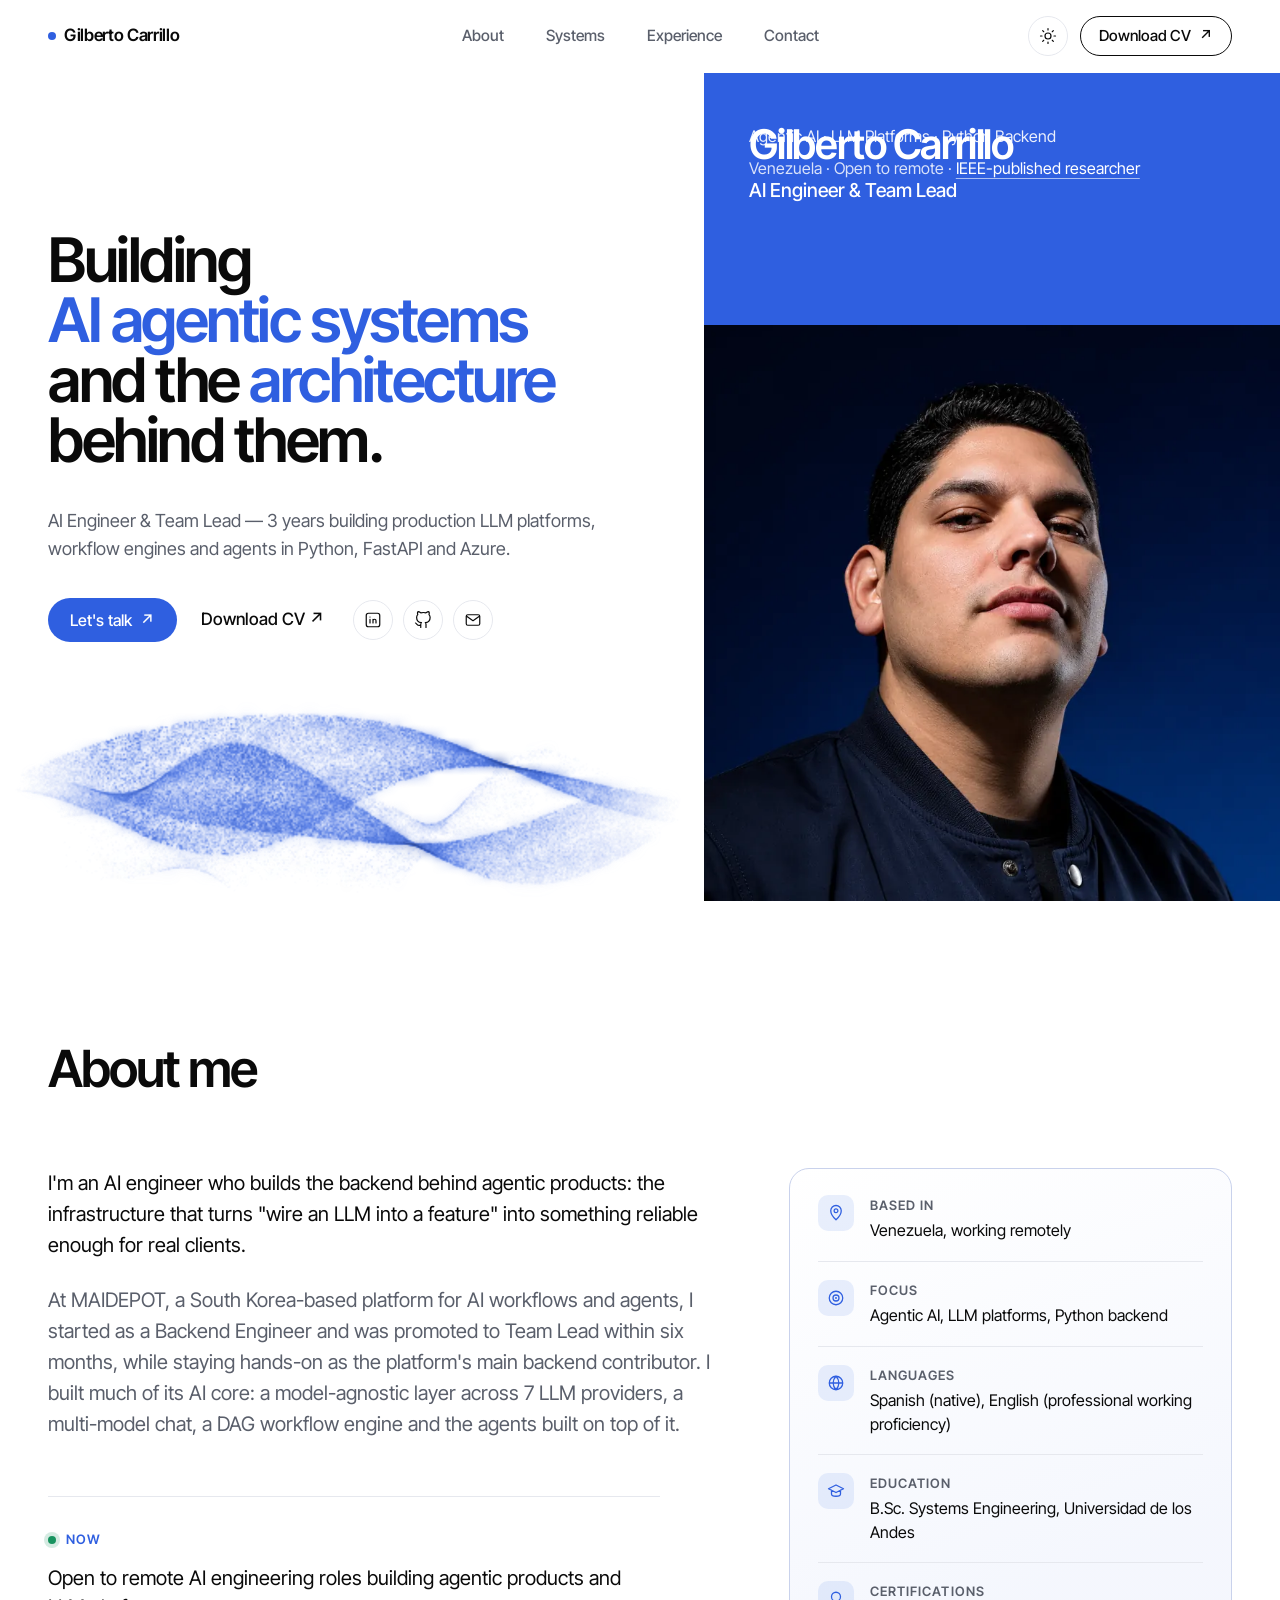
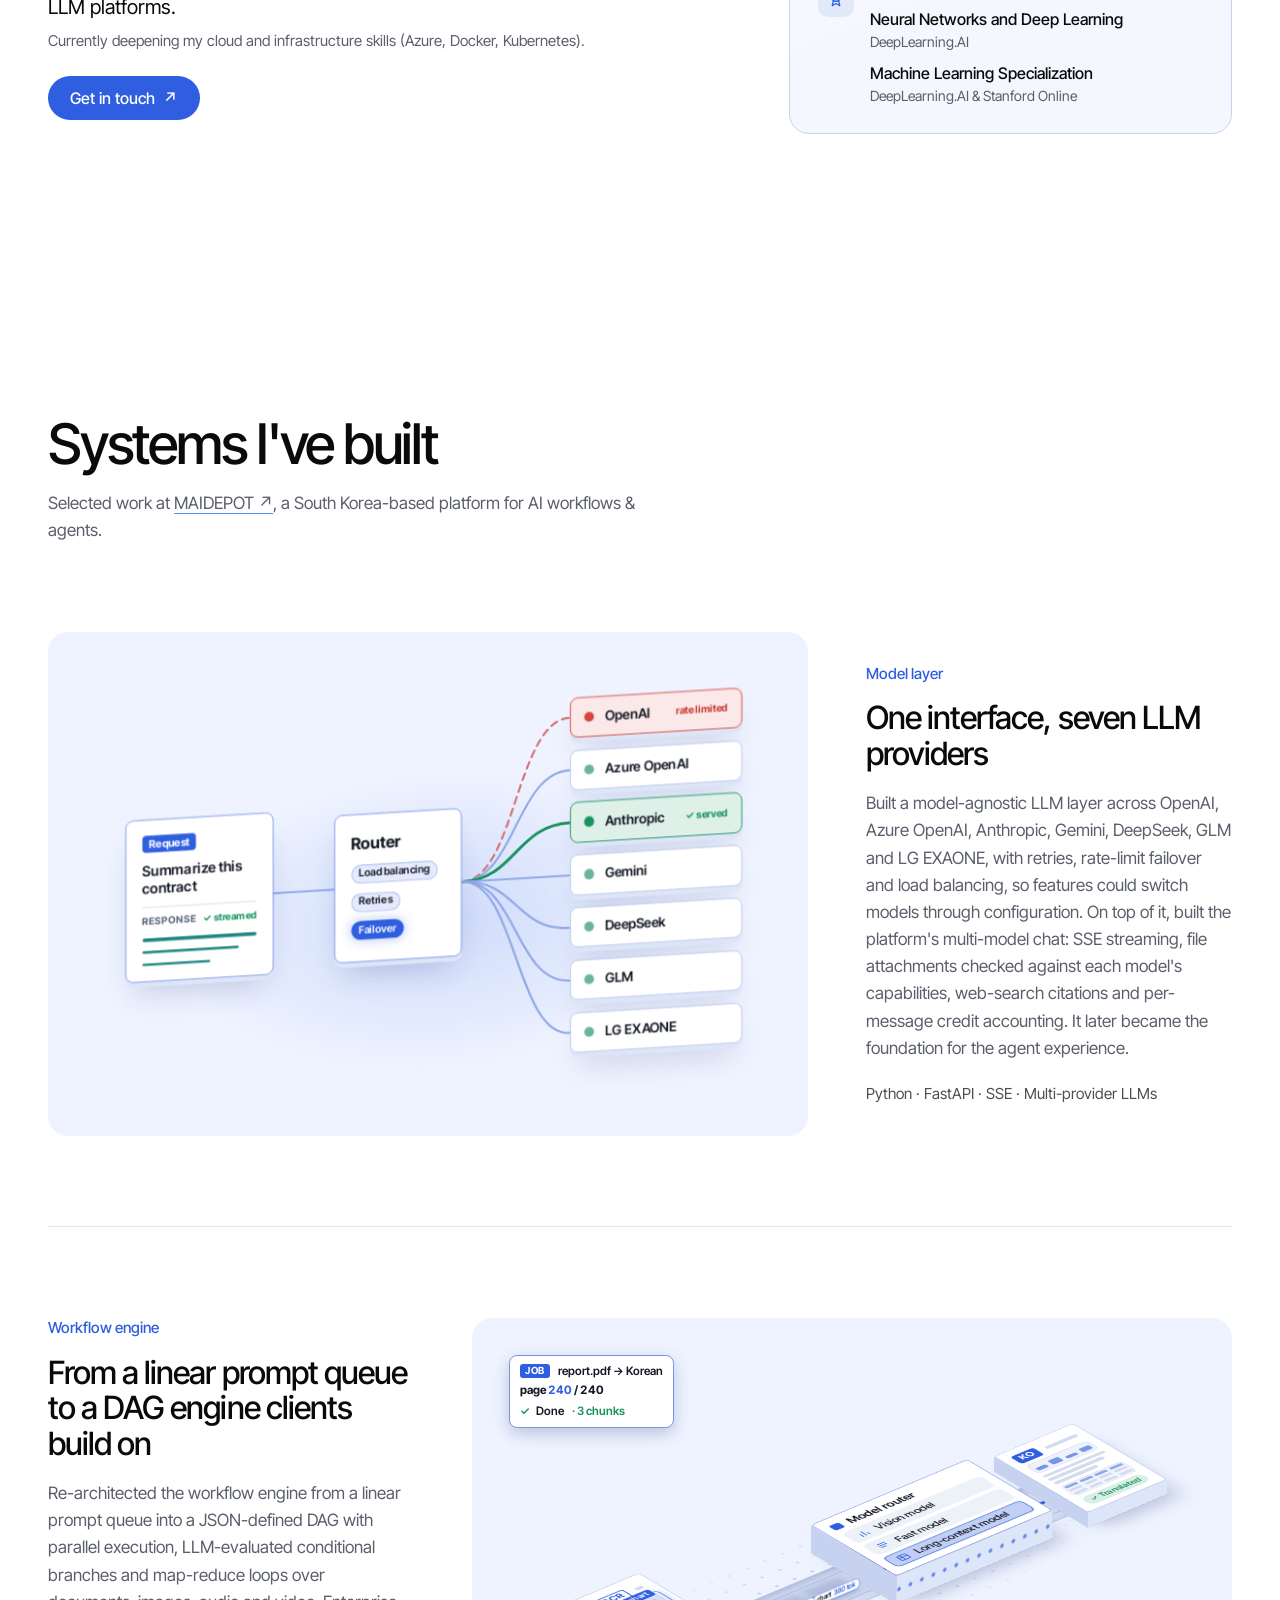
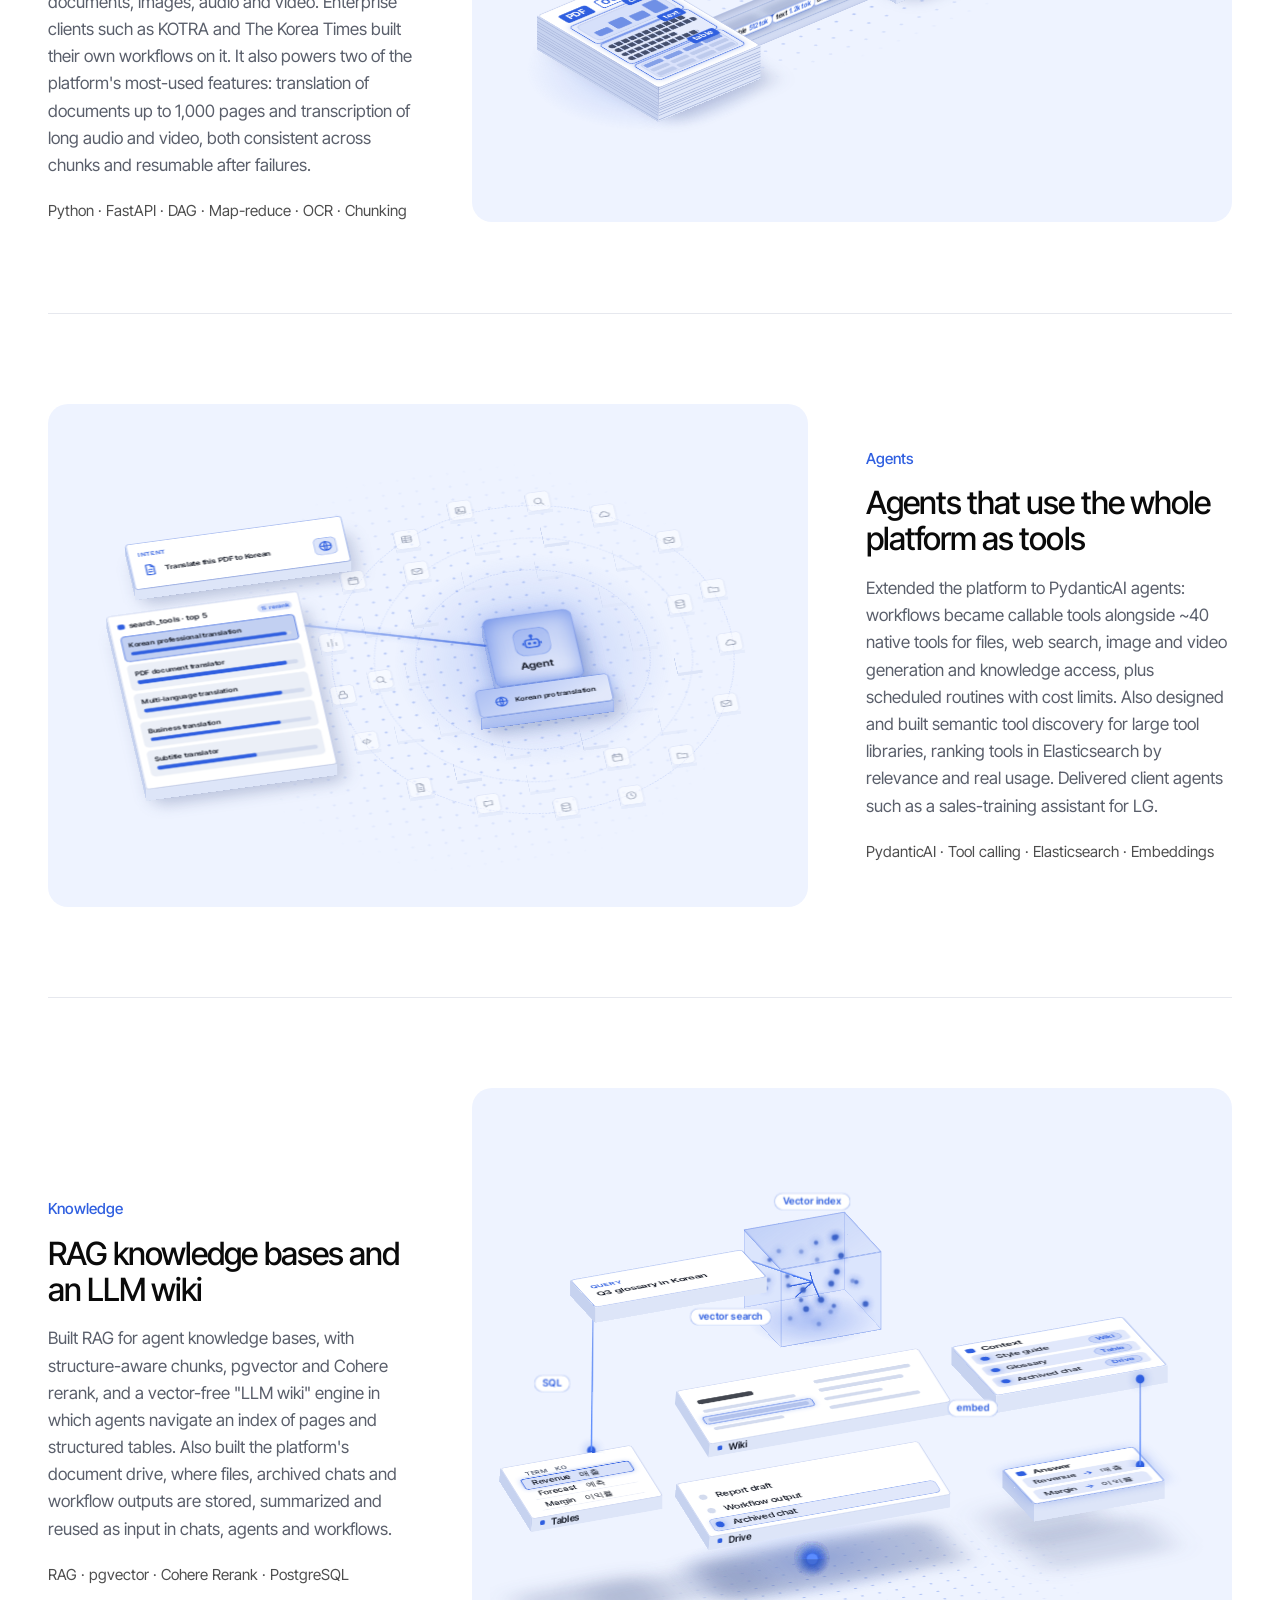
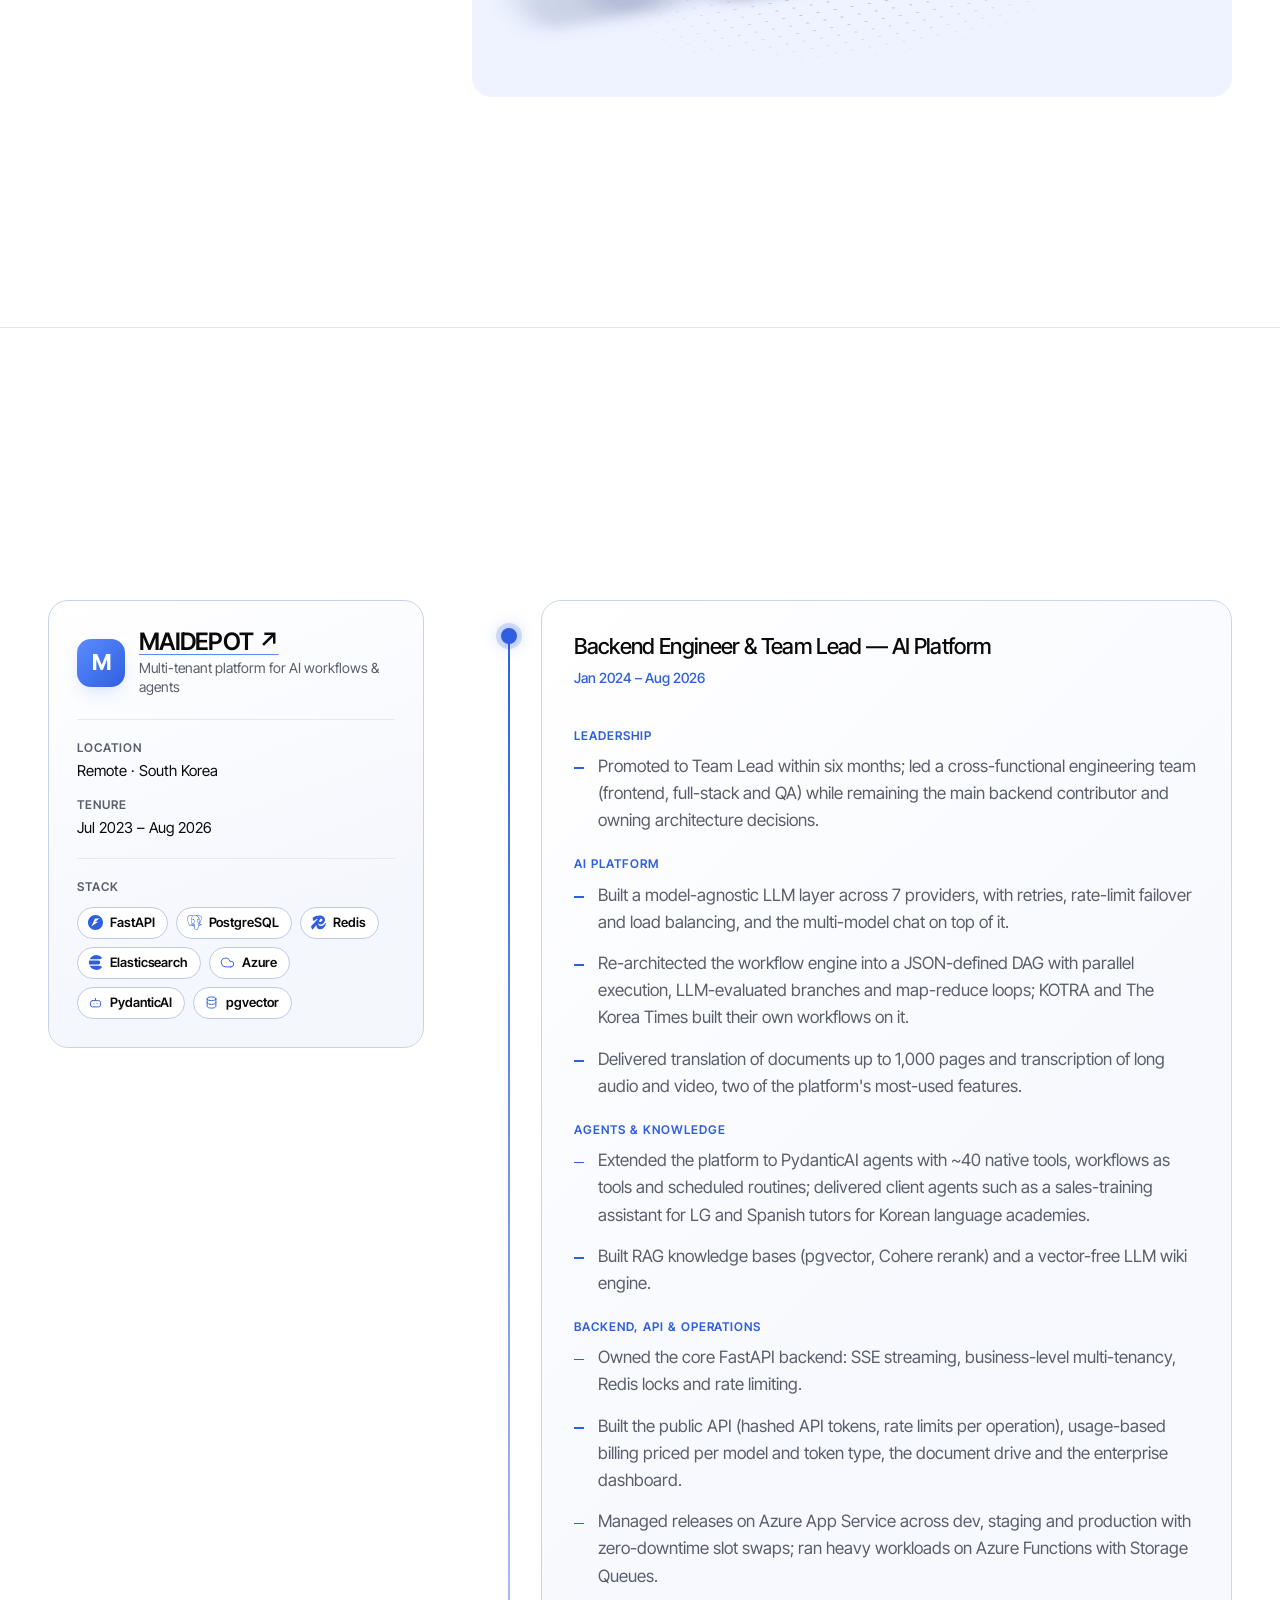
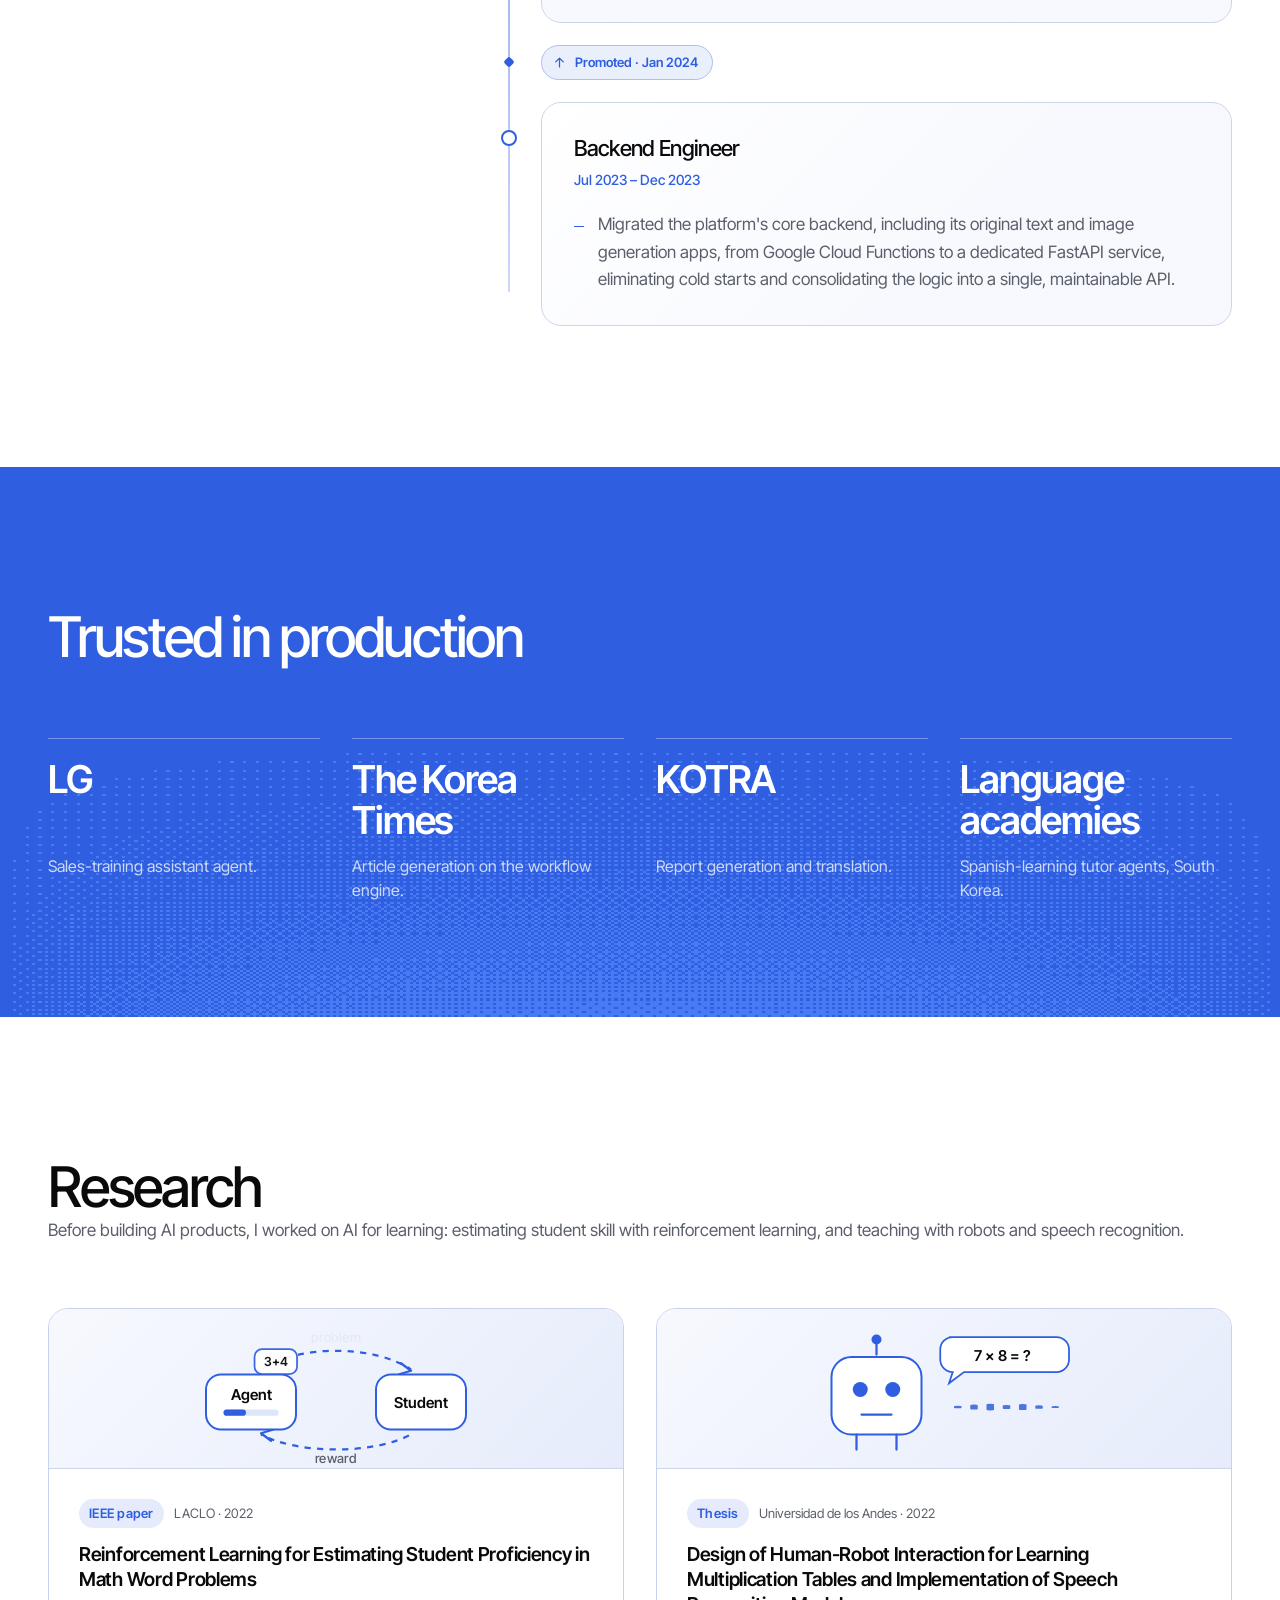
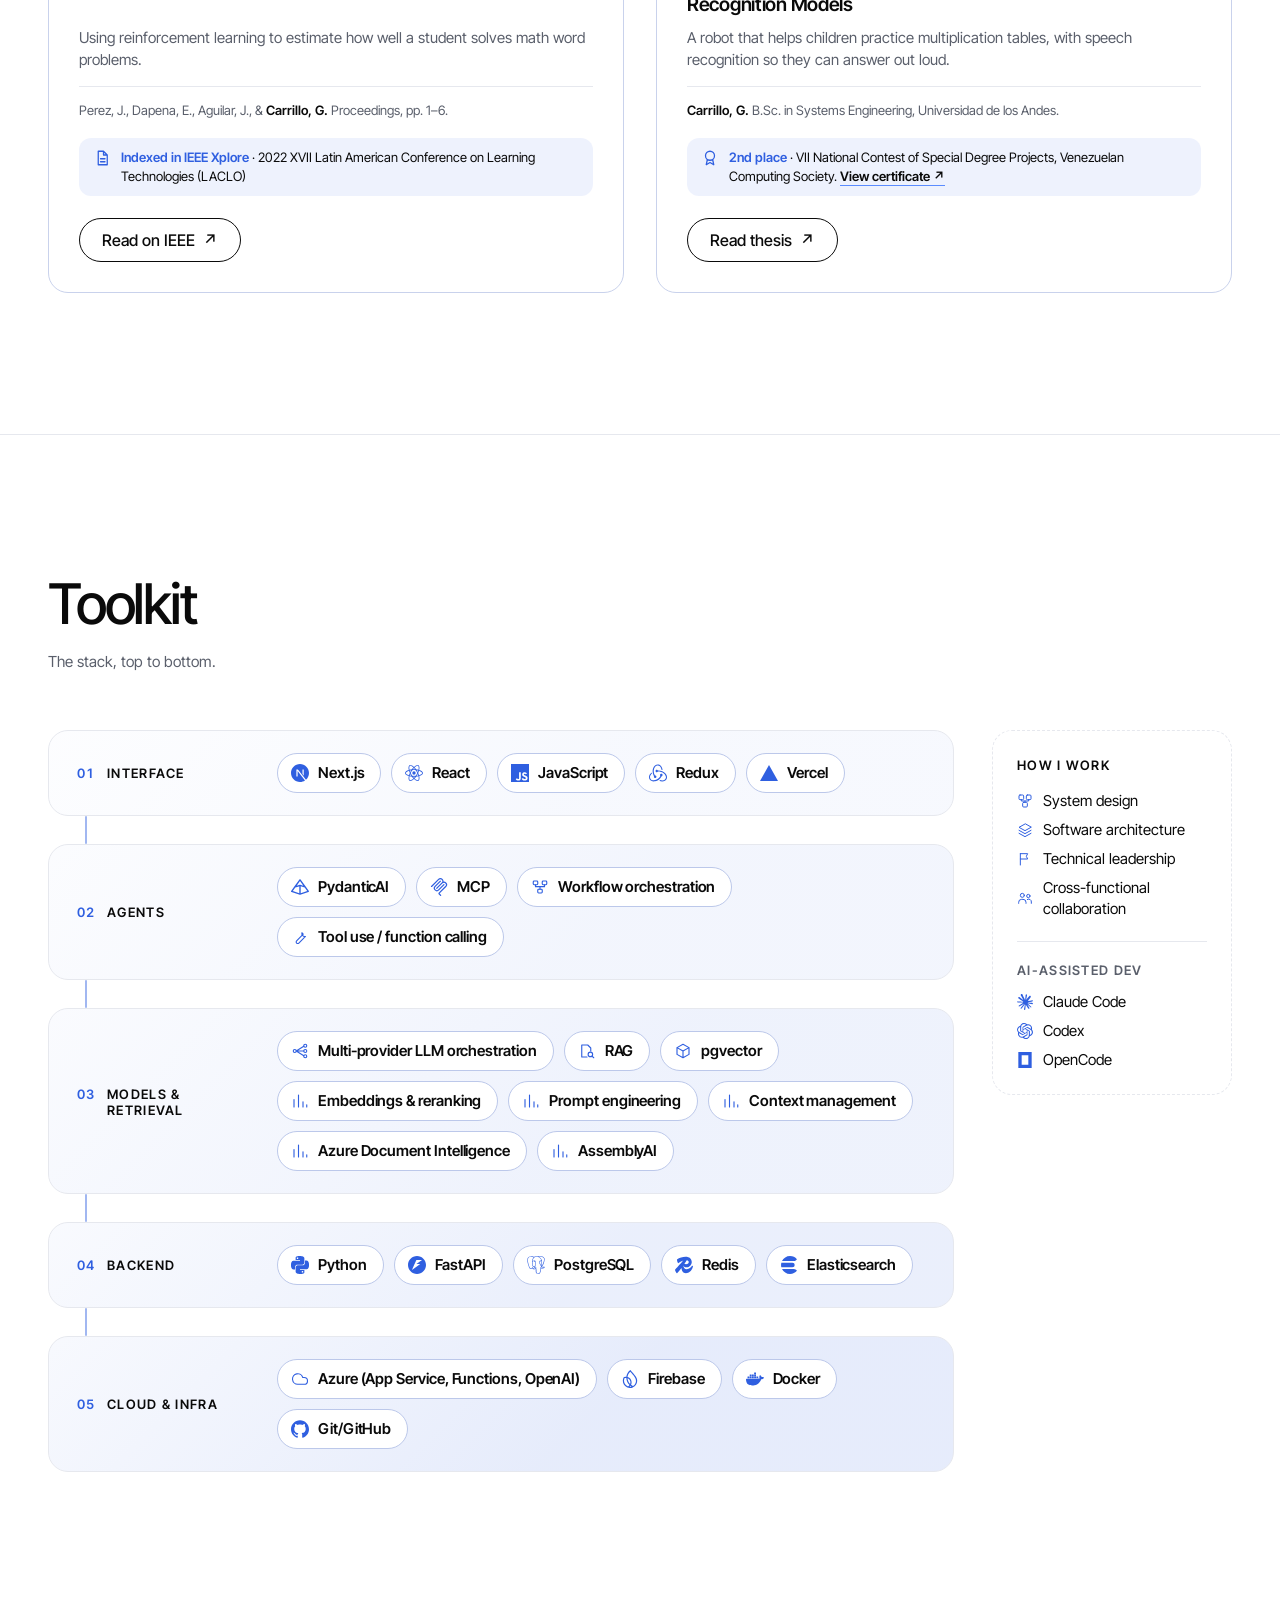
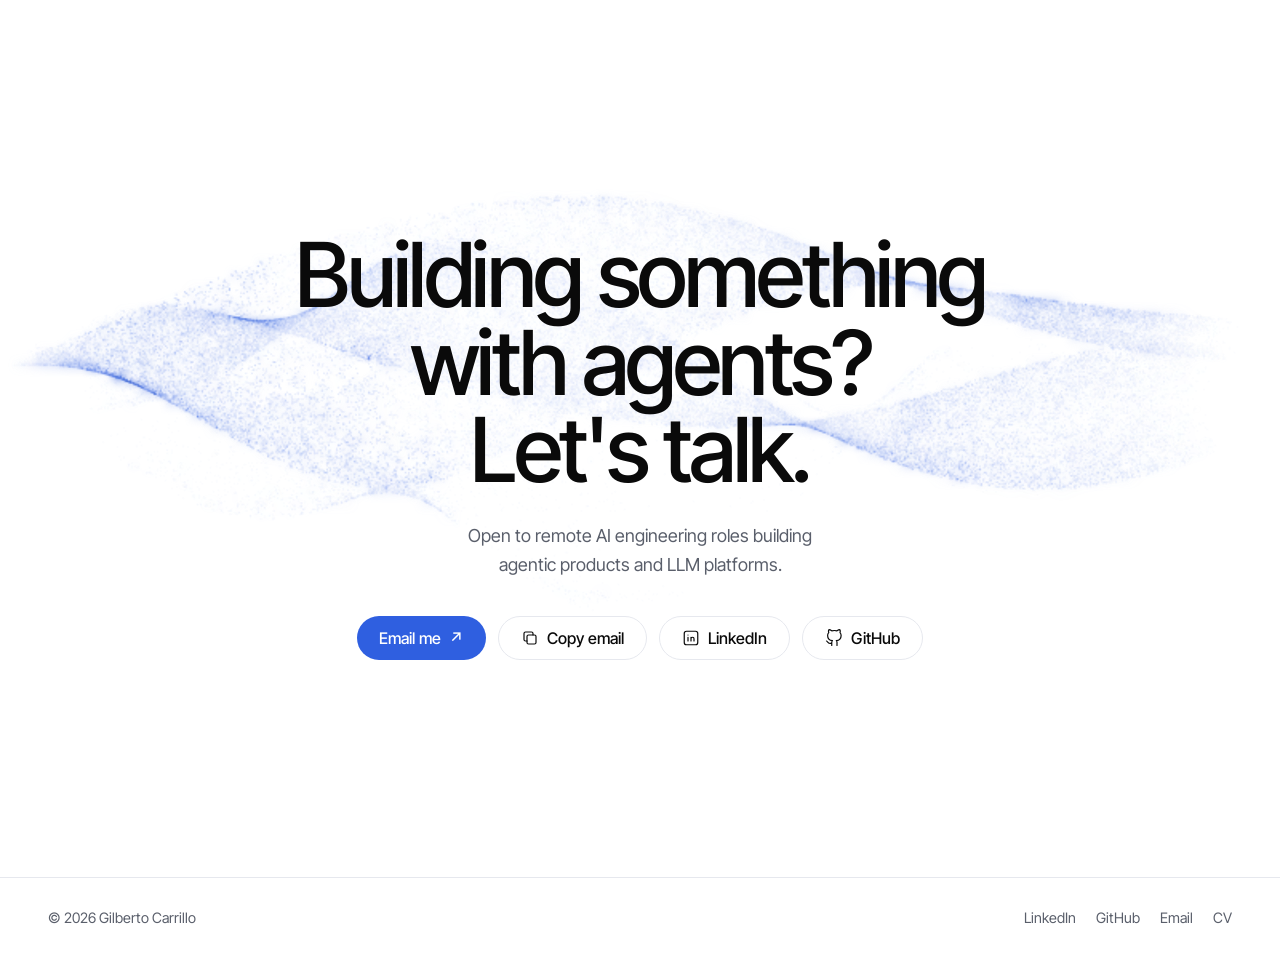
==== commit 9e0743bf: "perf: serve responsive WebP portrait and defer silk canvas setup Phones get a 5 KB WebP instead of t" ====
--- a/index.html
+++ b/index.html
@@ -73,7 +73,10 @@
         <!-- Compact photo + availability, shown only on small screens (the big panel is hidden there) -->
         <div class="hero__mini">
           <div class="hero__tile">
-            <img src="assets/photo.png" alt="Gilberto Carrillo" width="160" height="160" onerror="this.parentNode.classList.add('is-fallback')">
+            <picture>
+              <source type="image/webp" srcset="assets/photo-320.webp 320w" sizes="88px">
+              <img src="assets/photo-800.jpg" alt="Gilberto Carrillo" width="160" height="160" onerror="this.closest('.hero__tile').classList.add('is-fallback')">
+            </picture>
           </div>
           <div class="hero__mini-id">
             <p class="hero__name">Gilberto Carrillo</p>
@@ -113,10 +116,16 @@
         <div class="hero__ph" aria-hidden="true">
           <div class="hero__sil"></div>
         </div>
-        <img class="hero__photo" src="assets/photo.png" alt="Gilberto Carrillo" width="800" height="1000" fetchpriority="high">
+        <picture>
+          <!-- the panel is hidden below 900px, so "1px" keeps phones on the tiny file the tile already uses -->
+          <source type="image/webp" srcset="assets/photo-320.webp 320w, assets/photo-800.webp 800w, assets/photo-1254.webp 1254w" sizes="(min-width: 900px) 60vw, 1px">
+          <img class="hero__photo" src="assets/photo-800.jpg" alt="Gilberto Carrillo" width="1254" height="1254" fetchpriority="high">
+        </picture>
         <div class="hero__id">
           <p class="hero__name">Gilberto Carrillo</p>
           <p class="hero__role">AI Engineer &amp; Team Lead</p>
+        </div>
+        <div class="hero__id hero__id--foot">
           <p class="hero__focus">Agentic AI · LLM Platforms · Python Backend</p>
           <p class="hero__meta">Venezuela · Open to remote · <a class="text-link" href="#research">IEEE-published researcher</a></p>
         </div>
@@ -832,7 +841,7 @@
       <div class="container">
         <div class="contact__inner reveal" id="contact-inner">
           <h2 id="contact-title" class="contact__title">Building something with agents? Let's talk.</h2>
-          <p class="contact__sub">Open to remote roles in agentic systems and backend architecture.</p>
+          <p class="contact__sub">Open to remote AI engineering roles building agentic products and LLM platforms.</p>
           <div class="contact__actions">
             <a class="btn btn--primary" href="mailto:gilbertojosecarrilloparra@gmail.com">Email me <span aria-hidden="true">↗</span></a>
             <button class="btn btn--soft copy" type="button" data-copy="gilbertojosecarrilloparra@gmail.com" aria-live="polite"><svg viewBox="0 0 24 24" width="18" height="18" fill="none" stroke="currentColor" stroke-width="1.6" stroke-linecap="round" stroke-linejoin="round" aria-hidden="true"><rect x="8" y="8" width="12" height="12" rx="2"/><path d="M16 8V6a2 2 0 0 0-2-2H6a2 2 0 0 0-2 2v8a2 2 0 0 0 2 2h2"/></svg><span class="copy__label">Copy email</span></button>
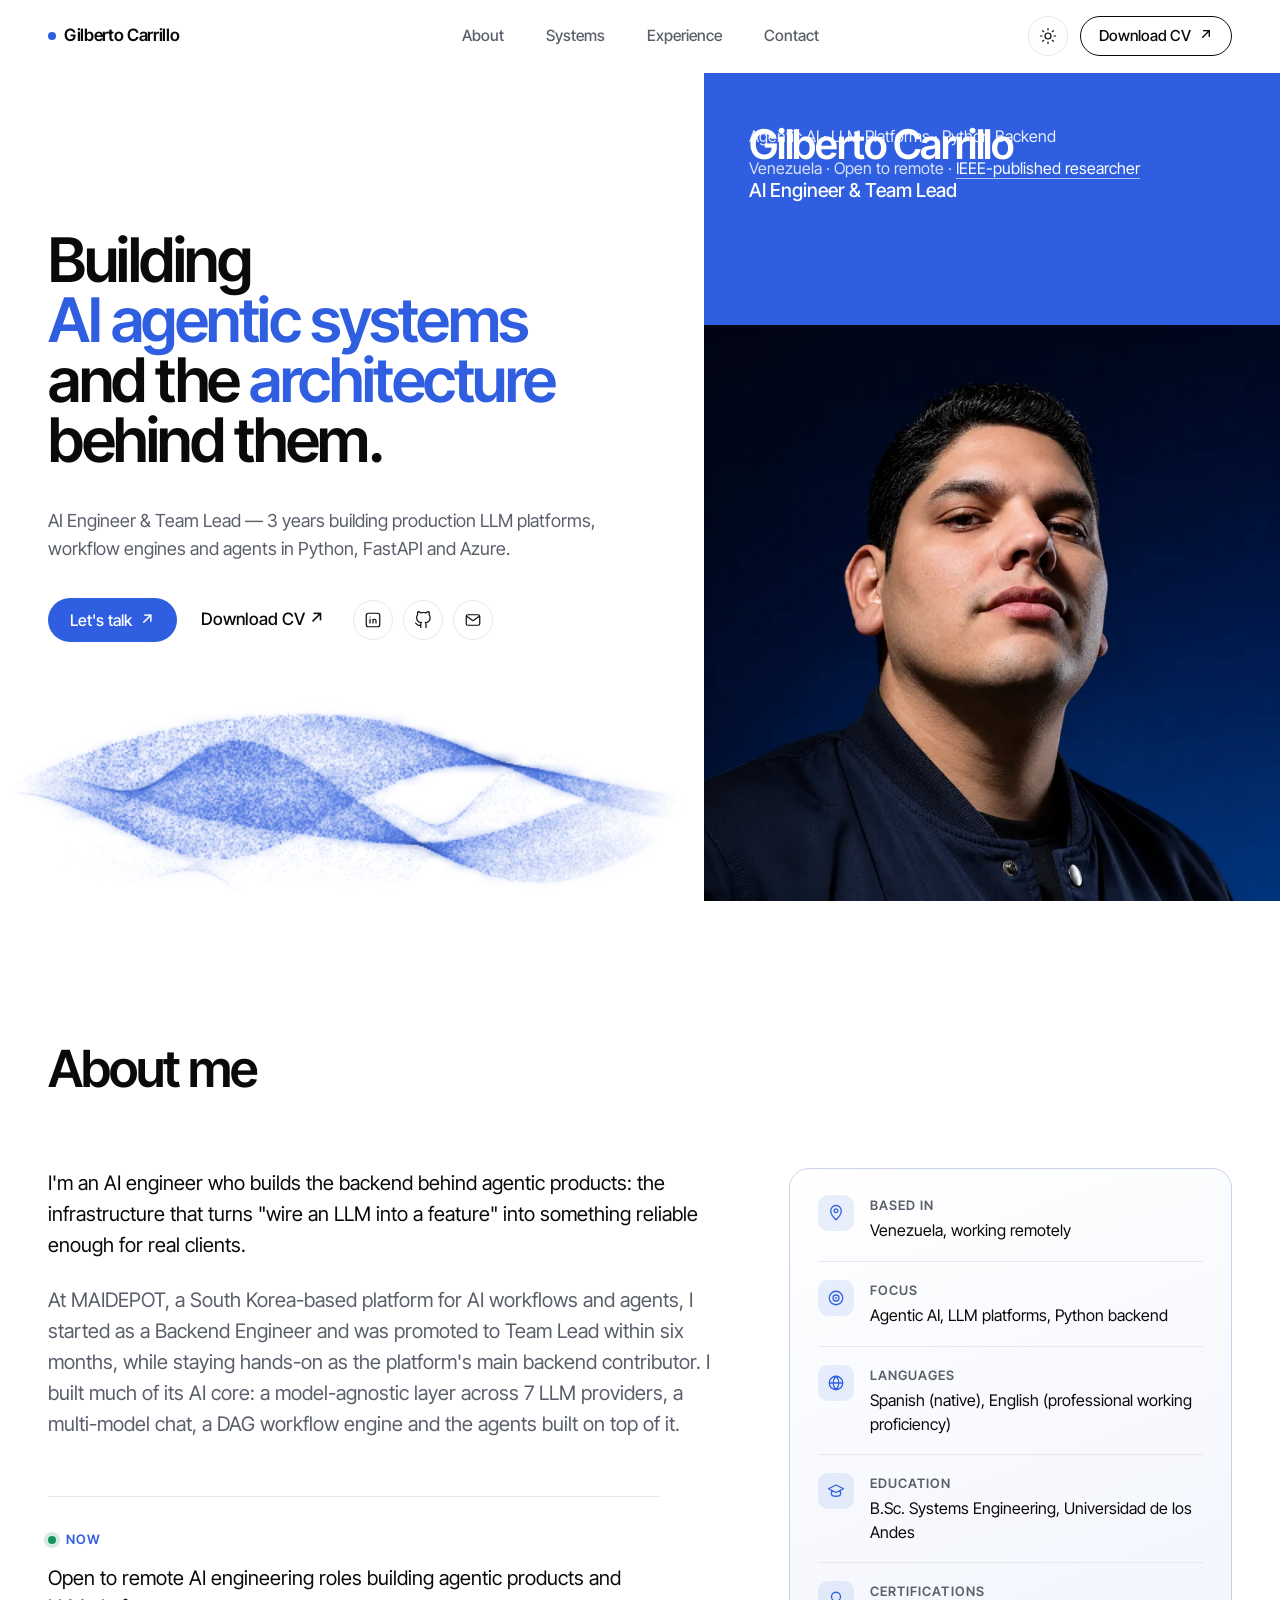
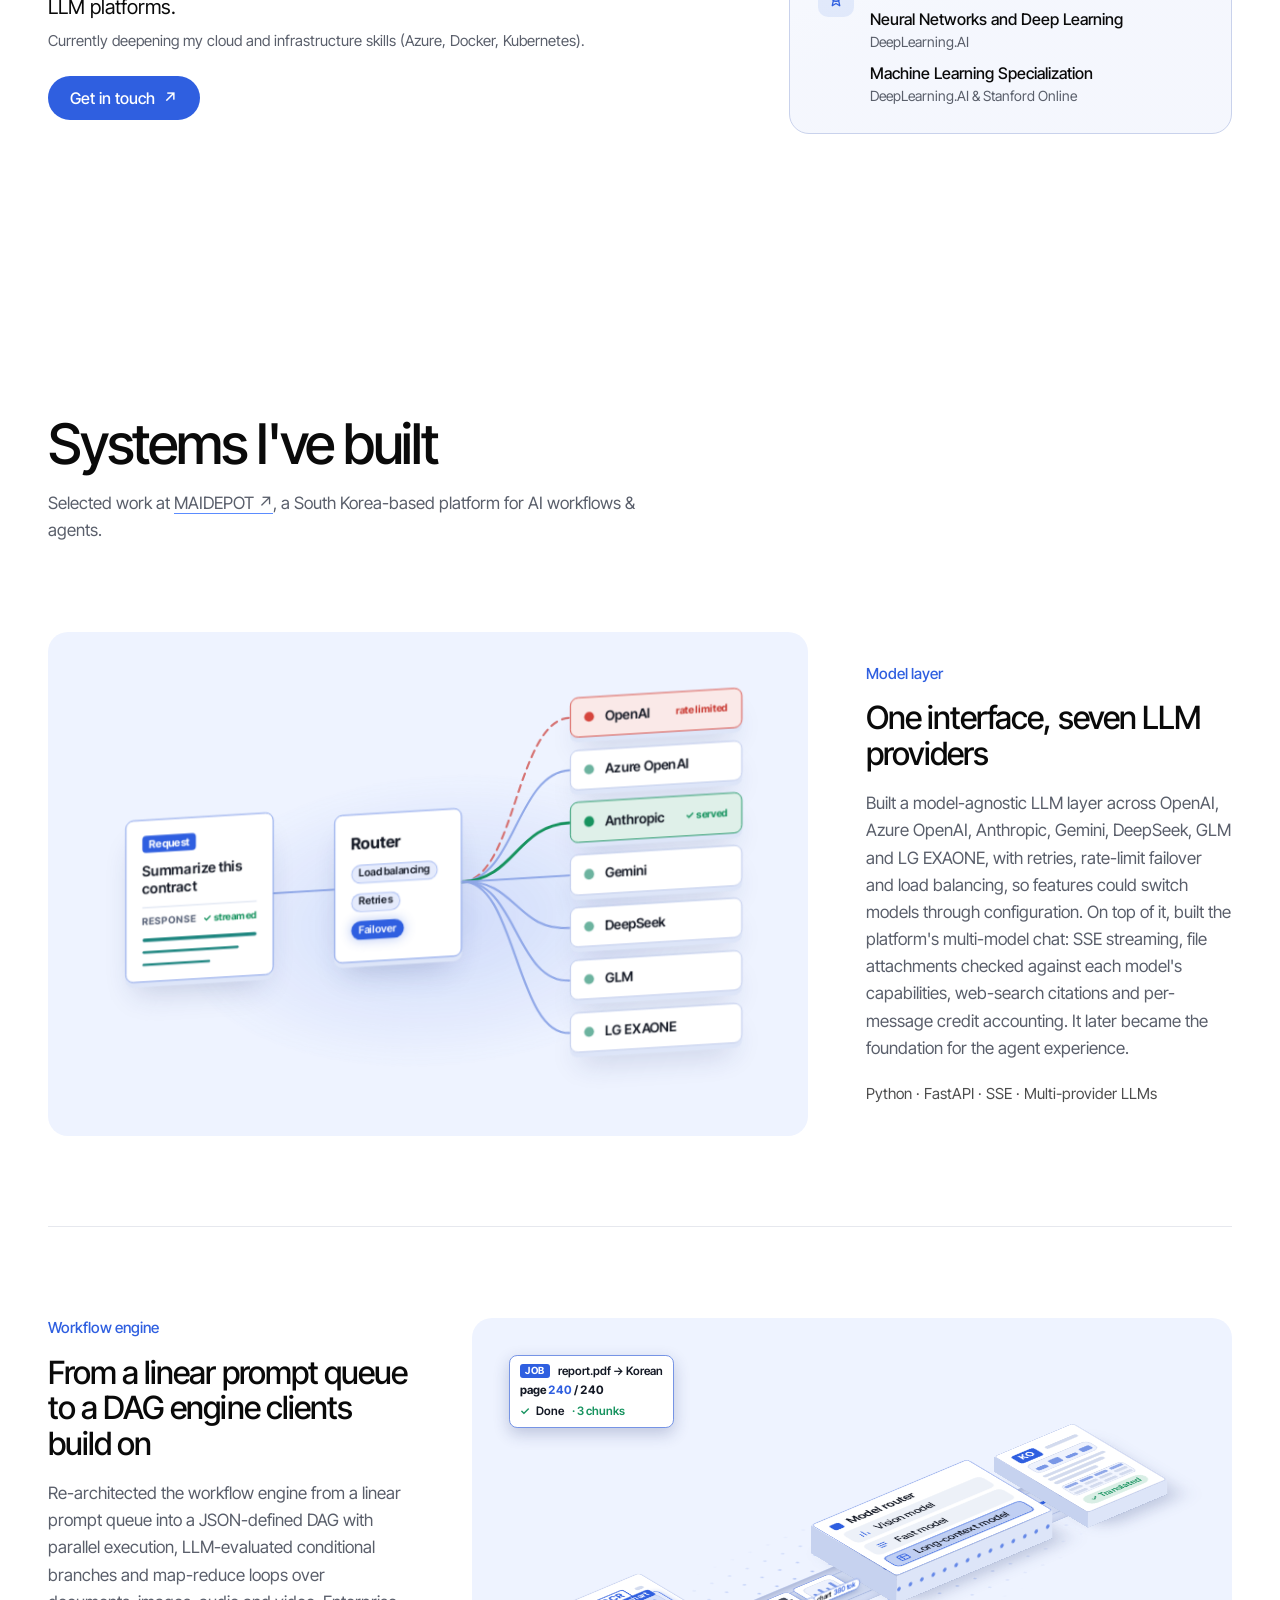
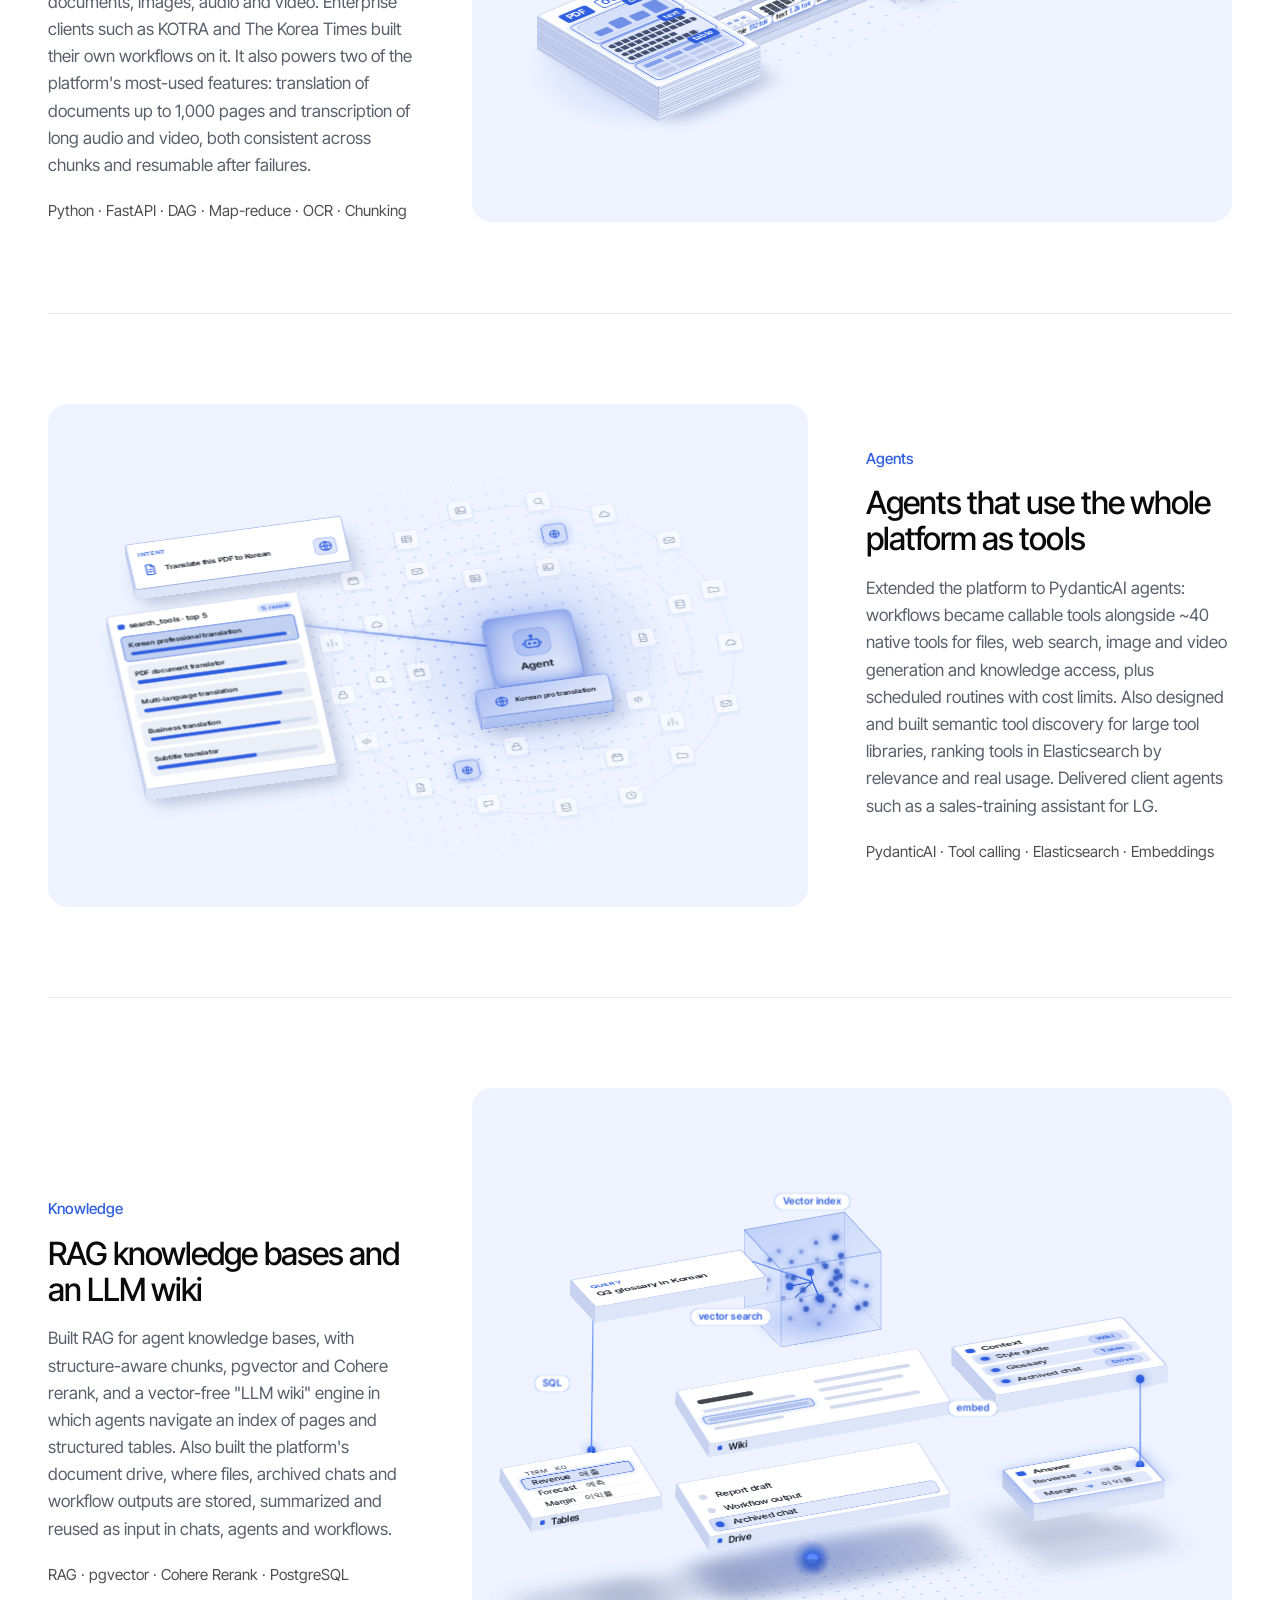
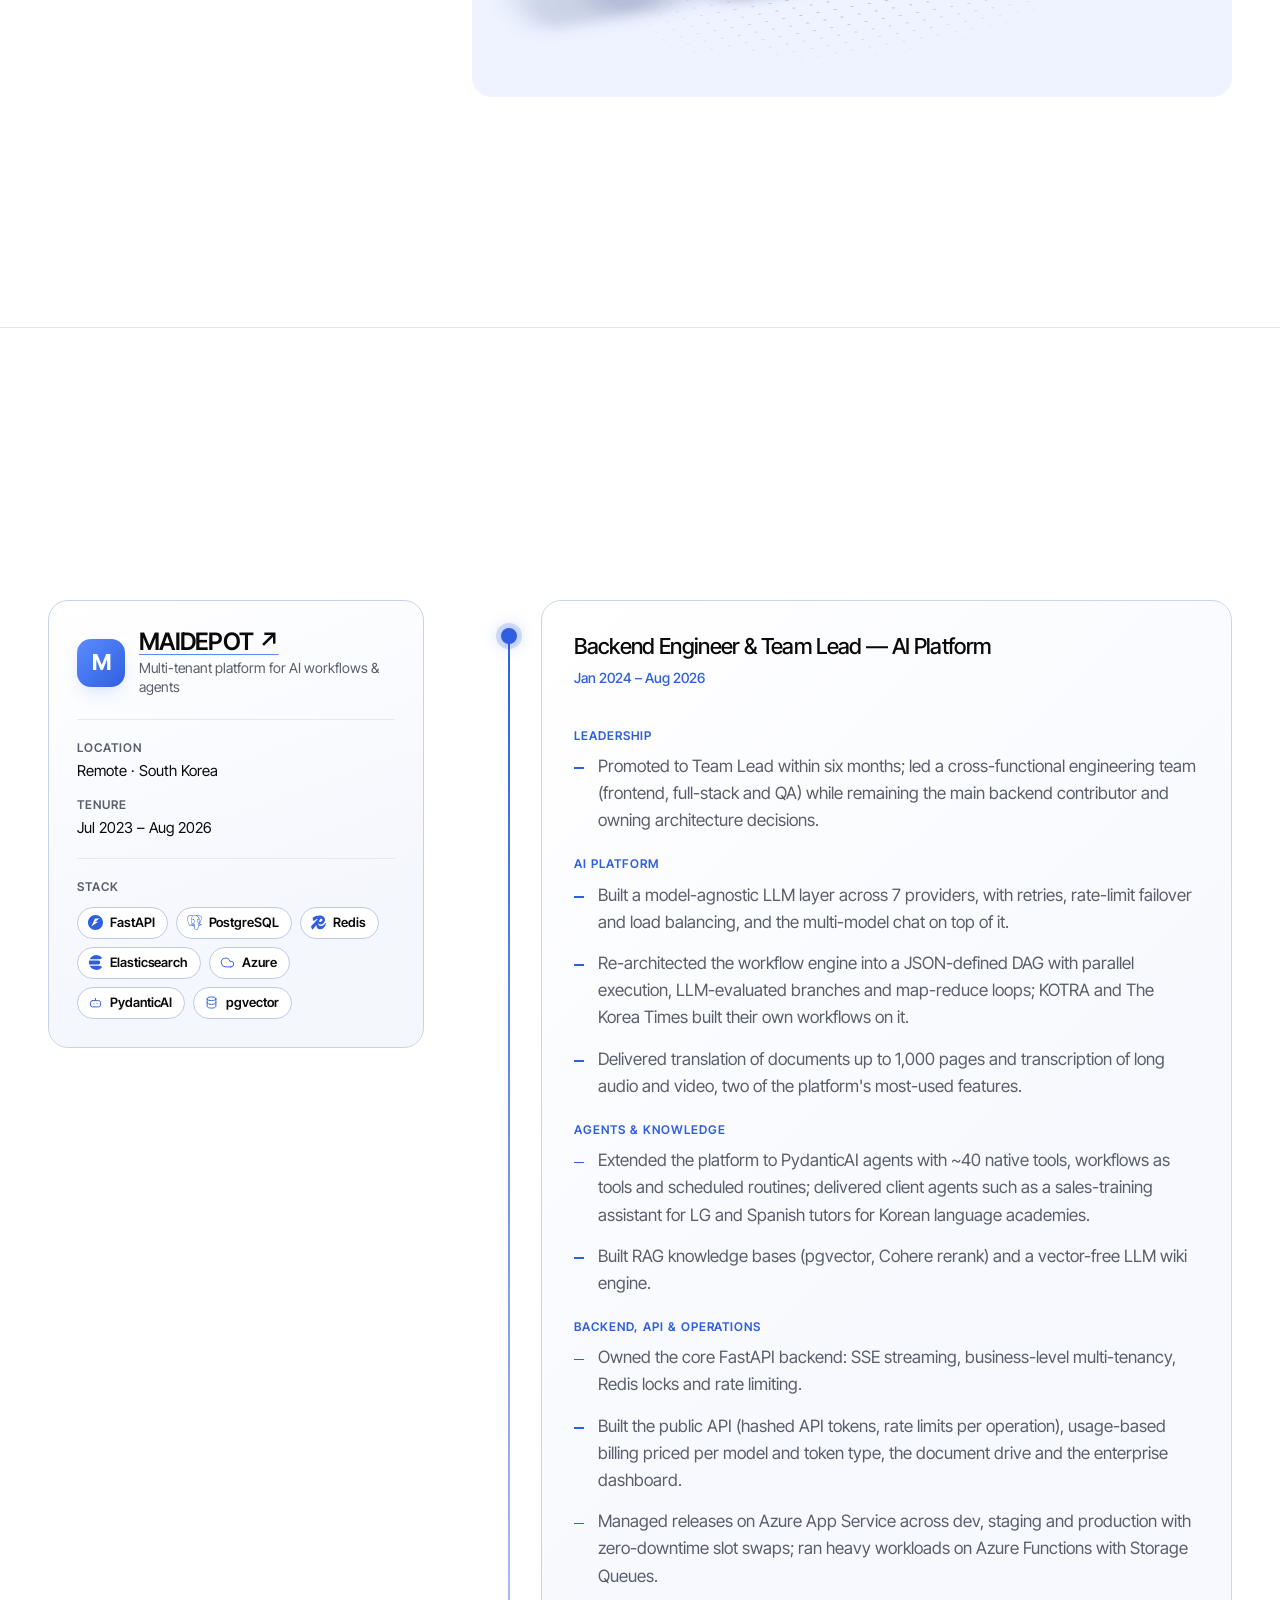
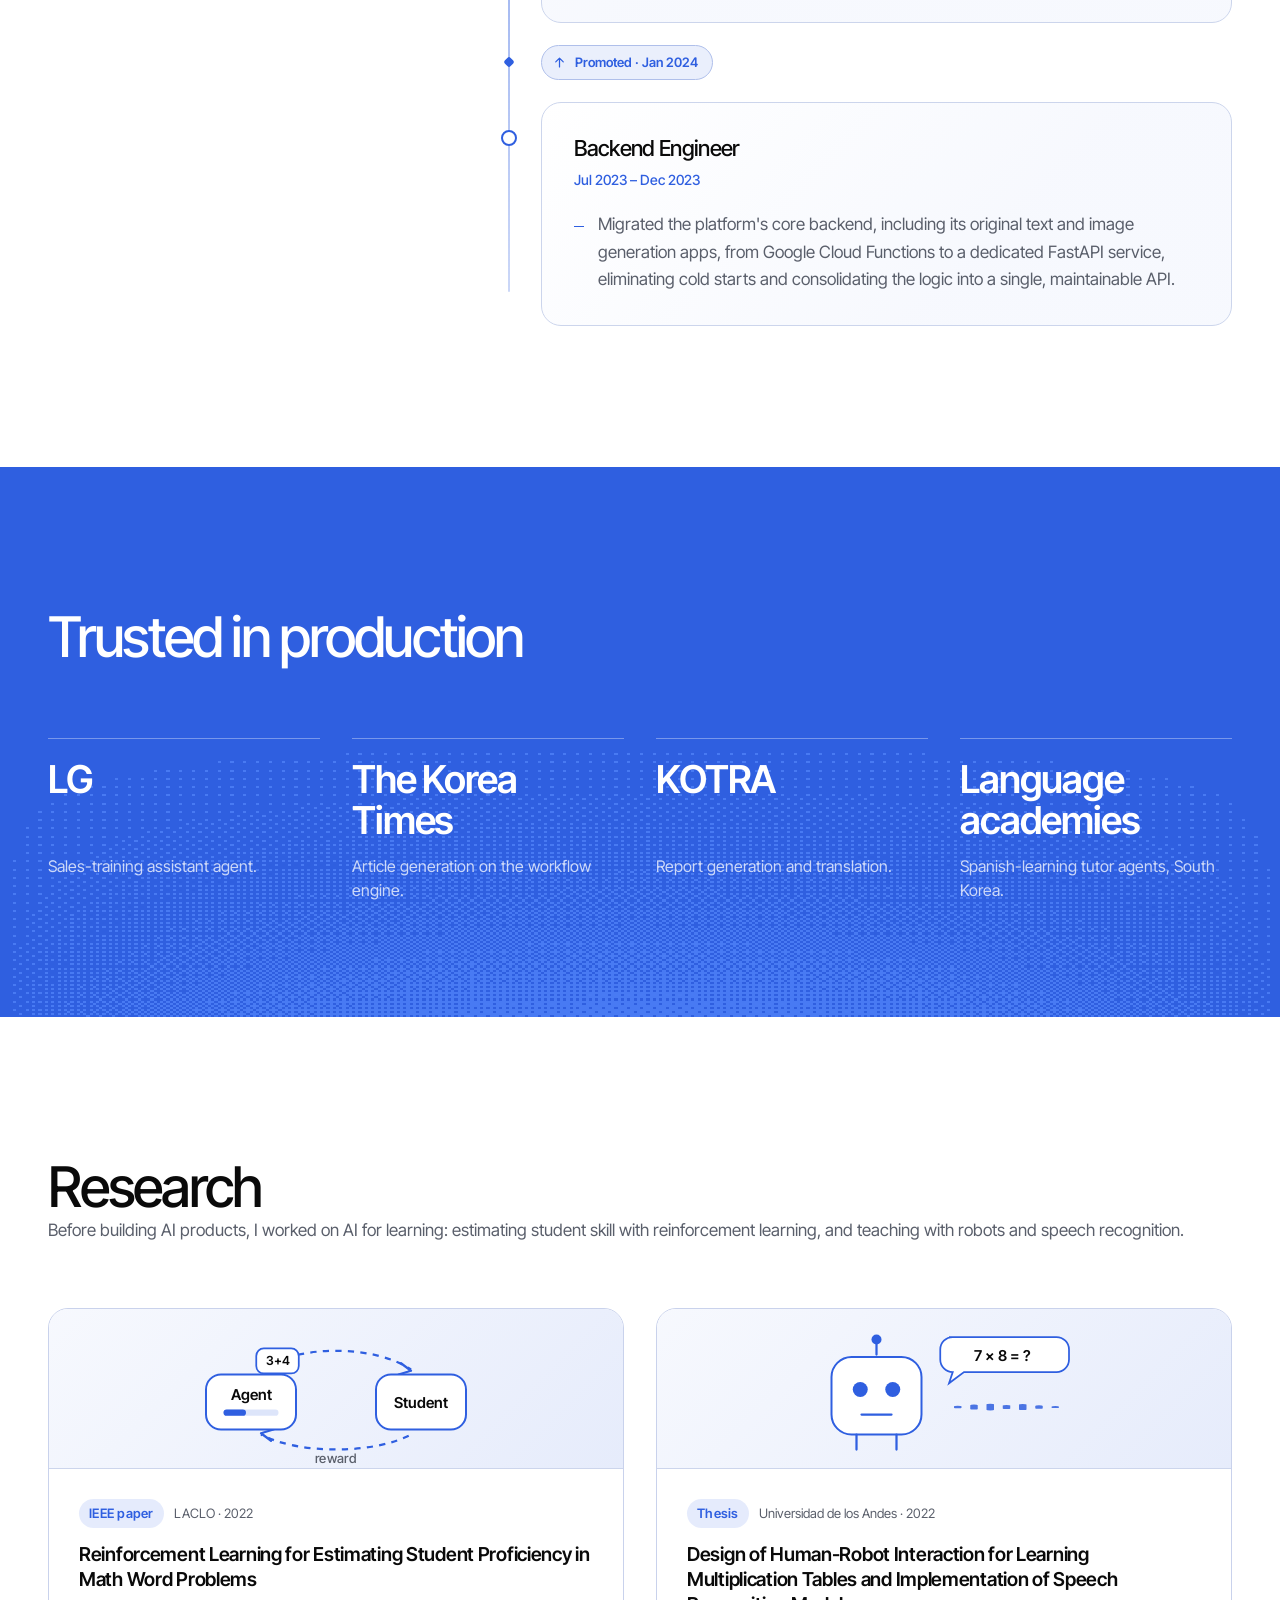
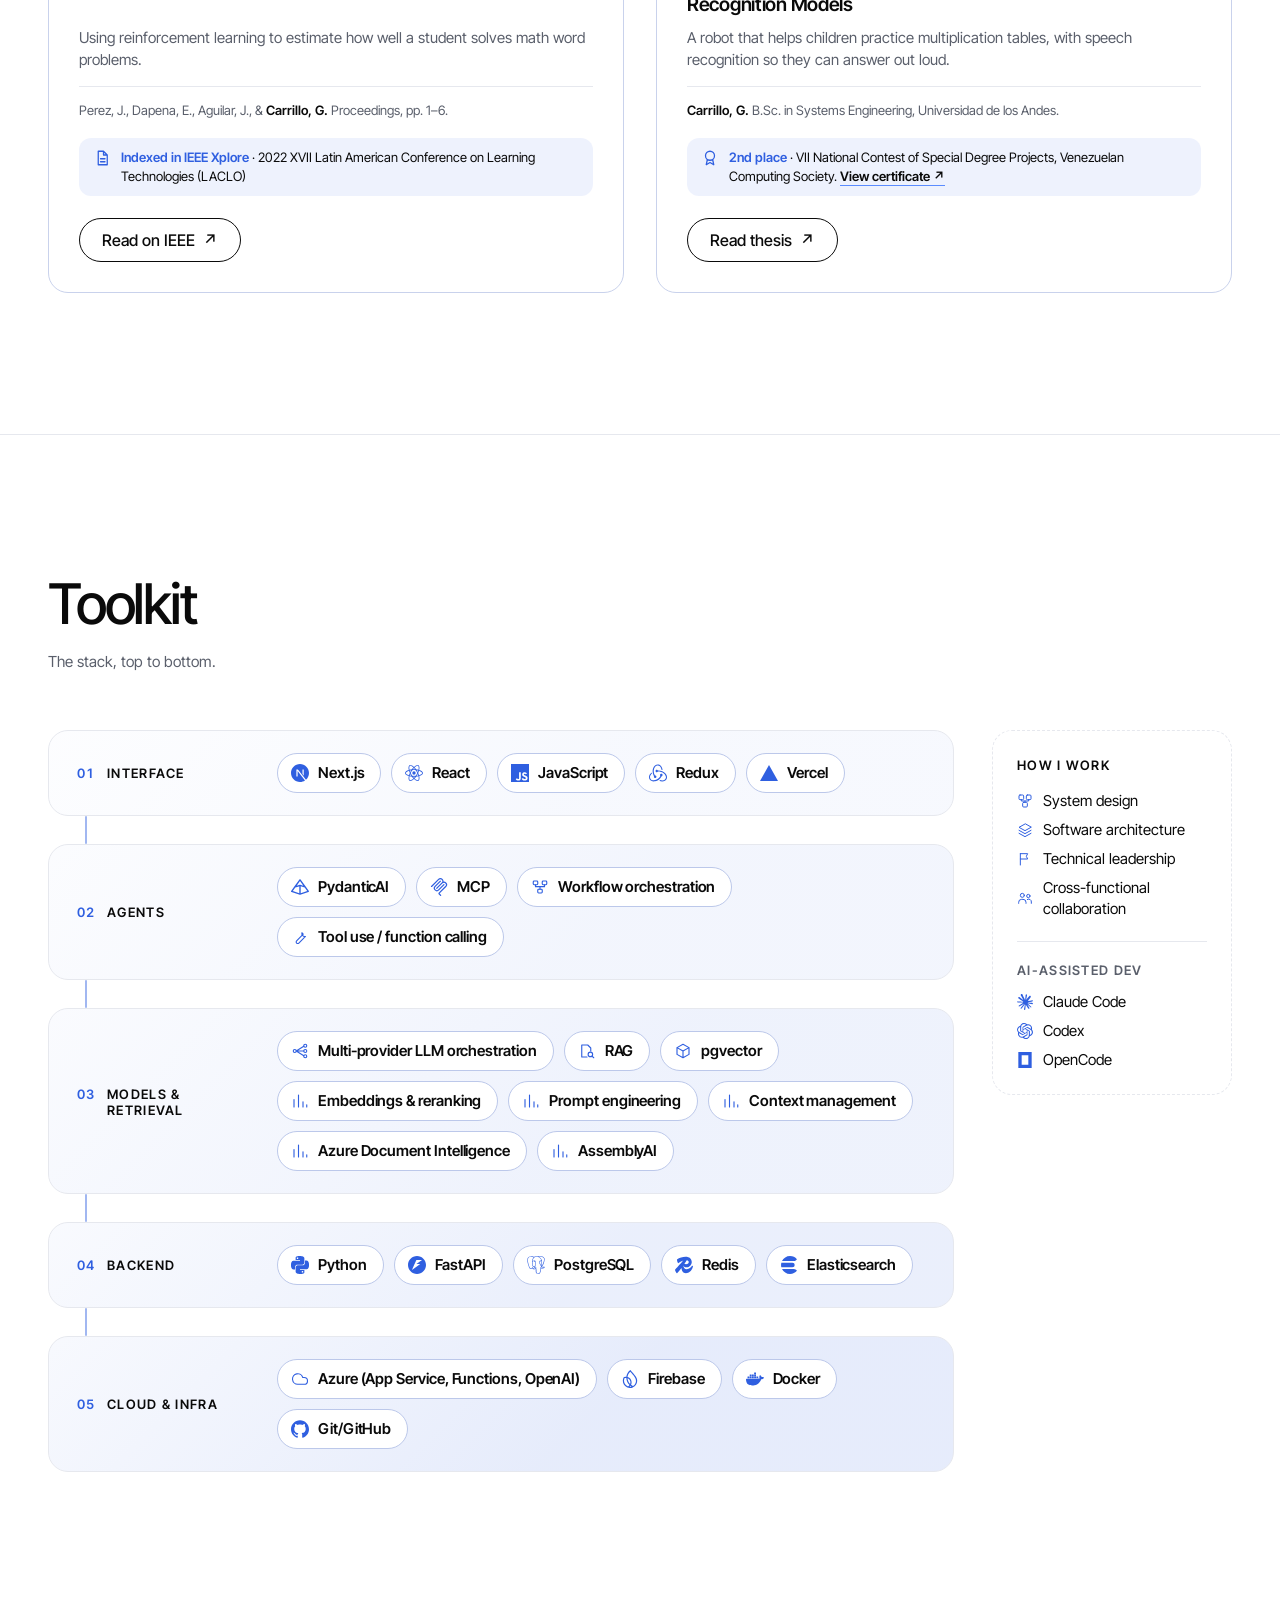
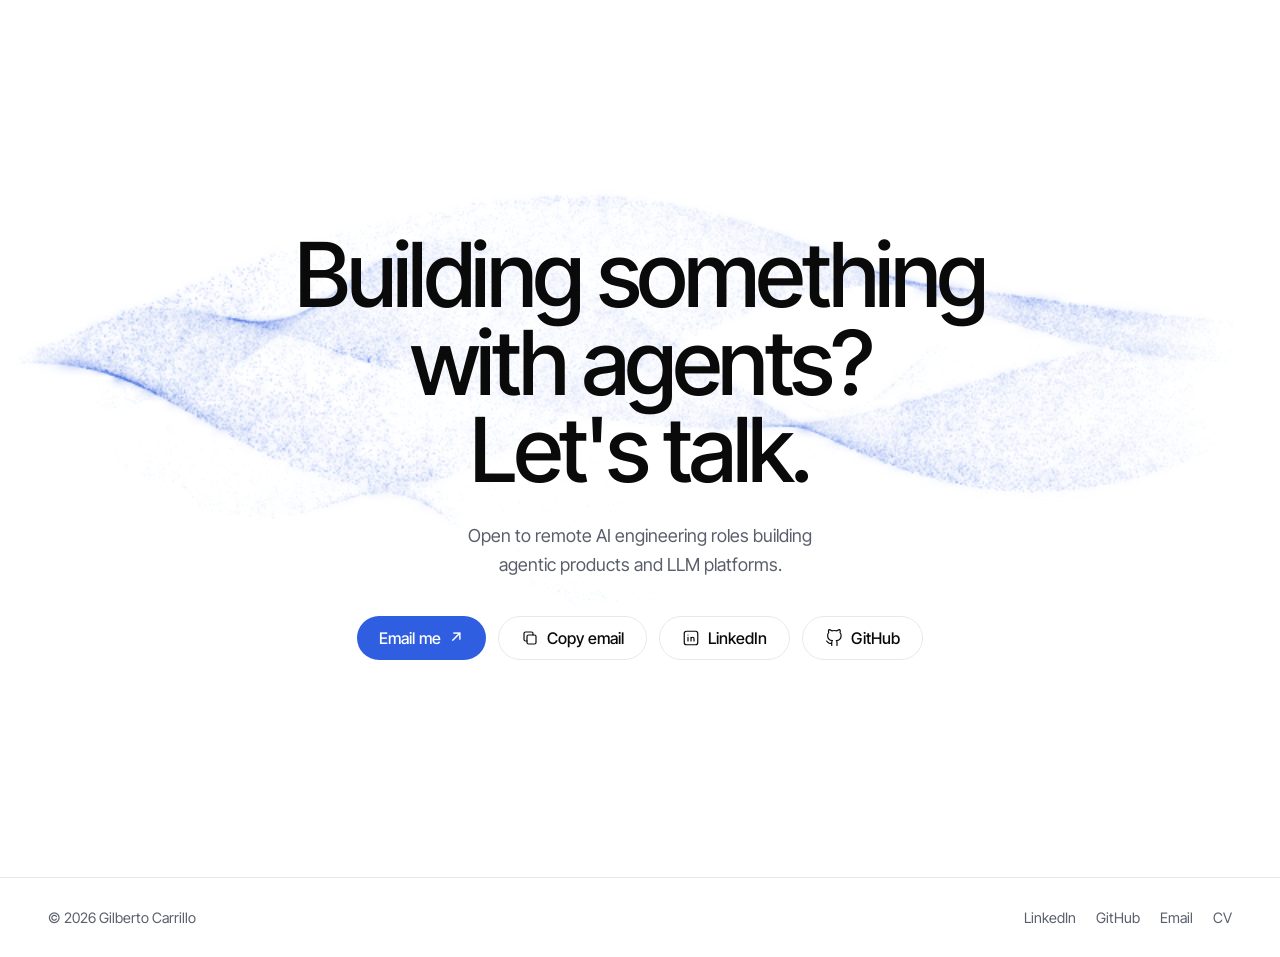
==== commit c72efb99: "feat: serve on gilbertocarrillo.com with canonical and Open Graph tags Disable workers.dev and previ" ====
--- a/index.html
+++ b/index.html
@@ -6,6 +6,16 @@
   <title>Gilberto Carrillo | AI Engineer &amp; Team Lead</title>
   <meta name="description" content="Gilberto Carrillo is an AI Engineer &amp; Team Lead building production LLM platforms, workflow engines and agents in Python, FastAPI and Azure. Based in Venezuela, open to remote work.">
   <meta name="theme-color" content="#FFFFFF">
+  <link rel="canonical" href="https://gilbertocarrillo.com/">
+  <meta property="og:type" content="website">
+  <meta property="og:url" content="https://gilbertocarrillo.com/">
+  <meta property="og:title" content="Gilberto Carrillo | AI Engineer &amp; Team Lead">
+  <meta property="og:description" content="AI Engineer &amp; Team Lead building production LLM platforms, workflow engines and agents in Python, FastAPI and Azure.">
+  <meta property="og:image" content="https://gilbertocarrillo.com/assets/photo-800.jpg">
+  <meta property="og:image:width" content="800">
+  <meta property="og:image:height" content="800">
+  <meta property="og:image:alt" content="Portrait of Gilberto Carrillo">
+  <meta name="twitter:card" content="summary">
   <link rel="icon" href="data:image/svg+xml,%3Csvg xmlns='http://www.w3.org/2000/svg' viewBox='0 0 32 32'%3E%3Ccircle cx='16' cy='16' r='9' fill='%232F5FE0'/%3E%3C/svg%3E">
   <script>
     /* No-flash theme: runs before first paint. */
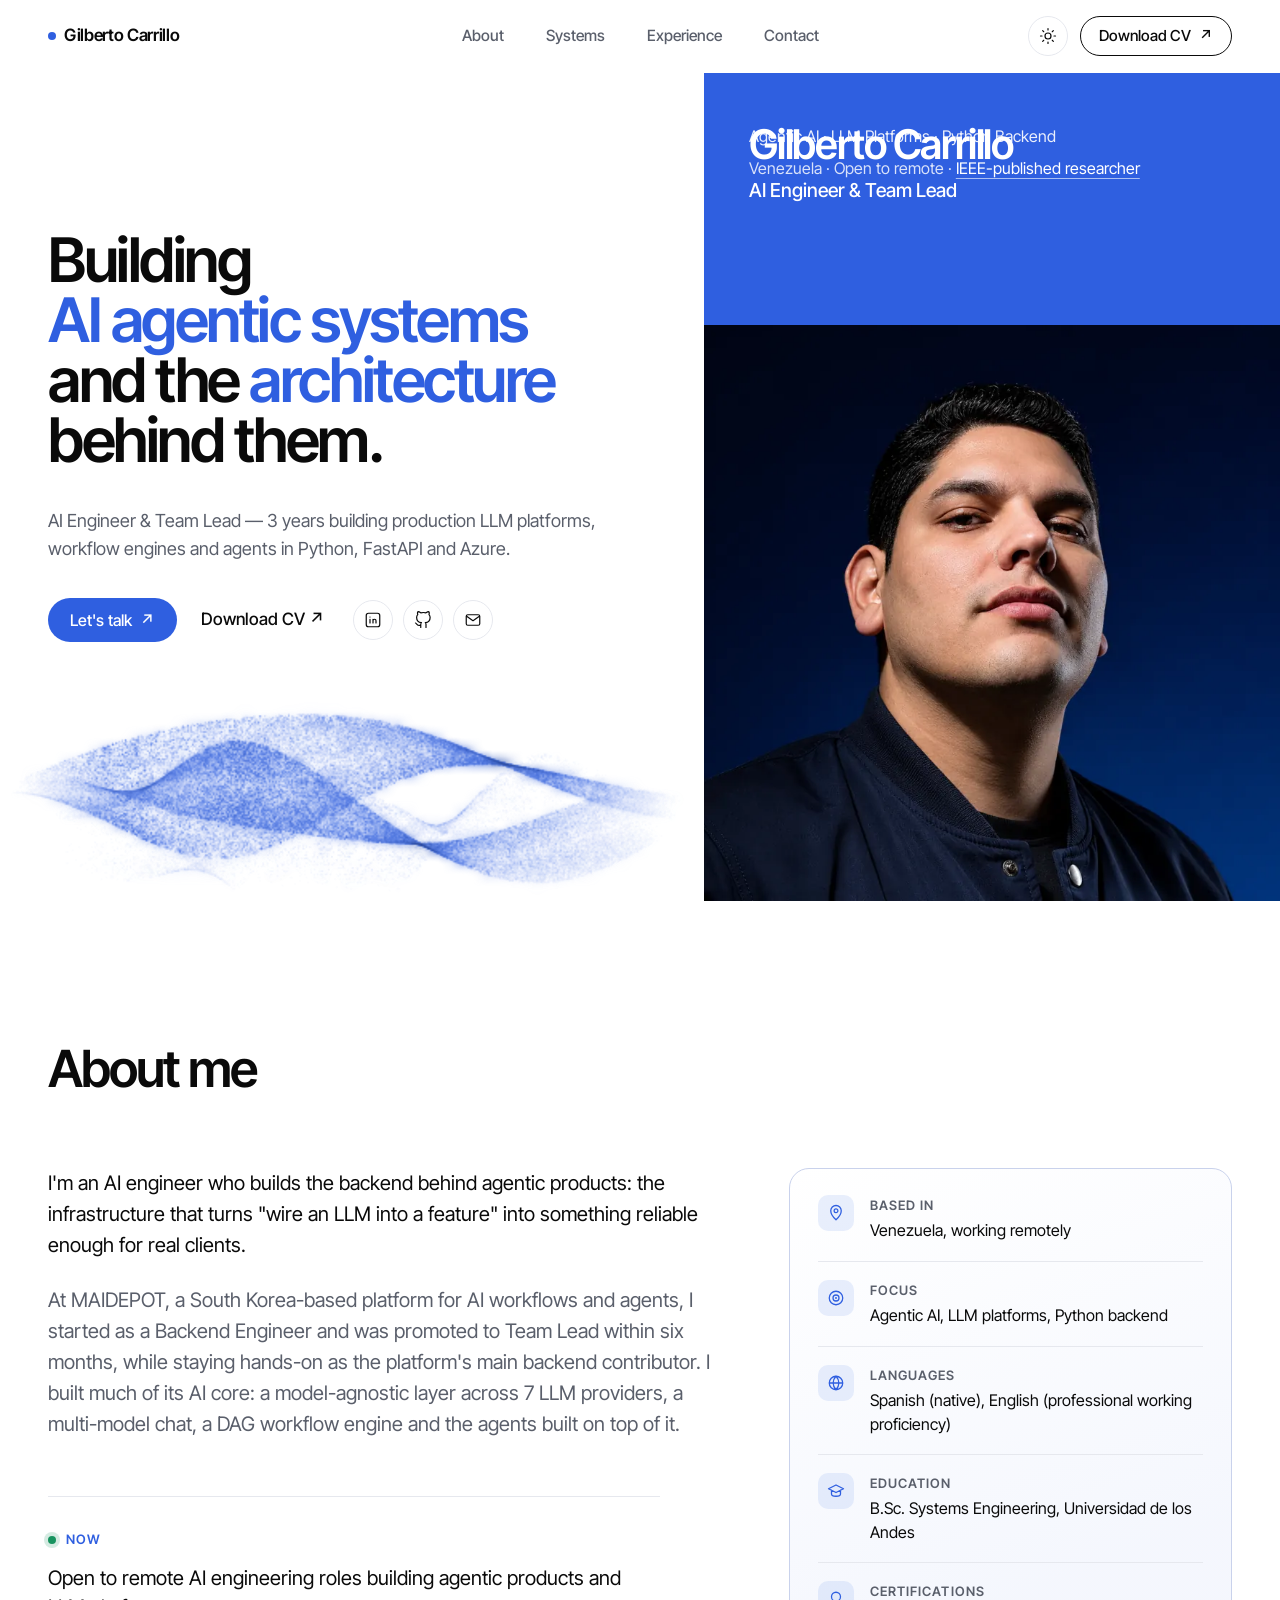
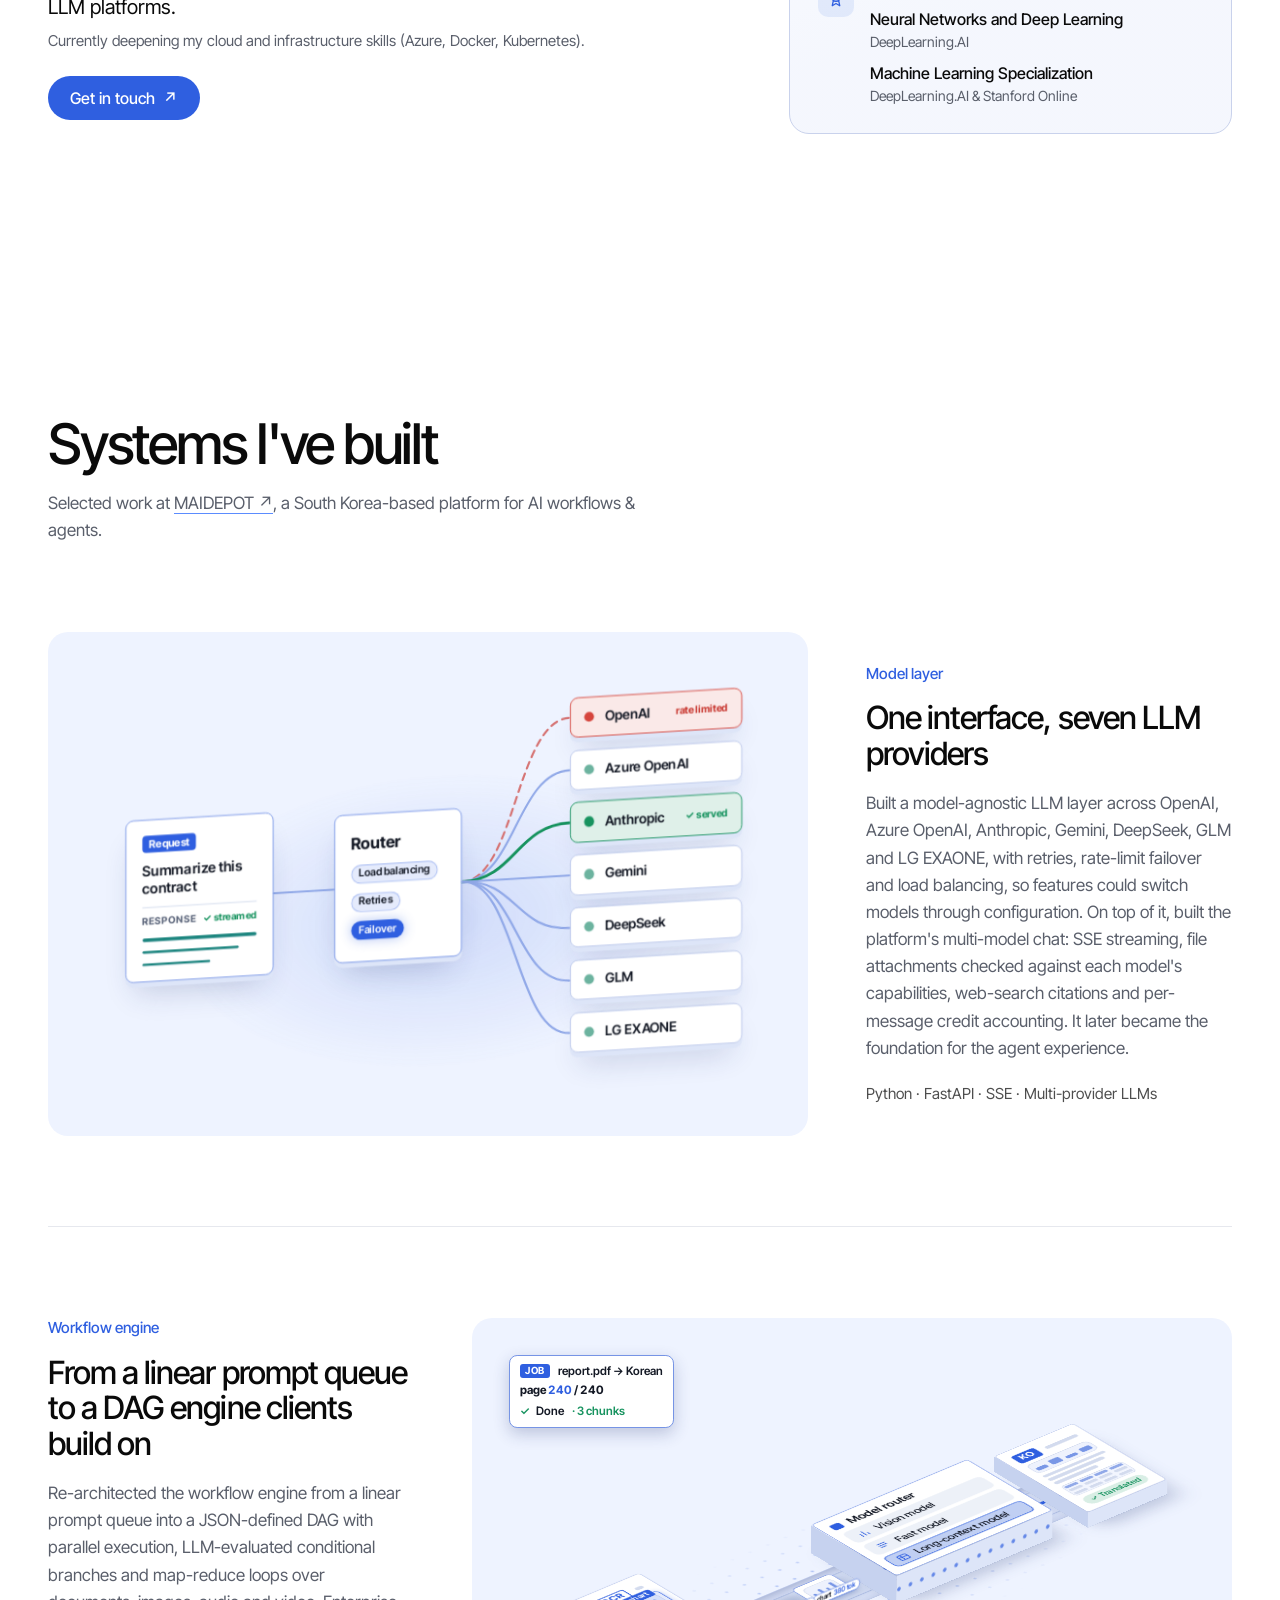
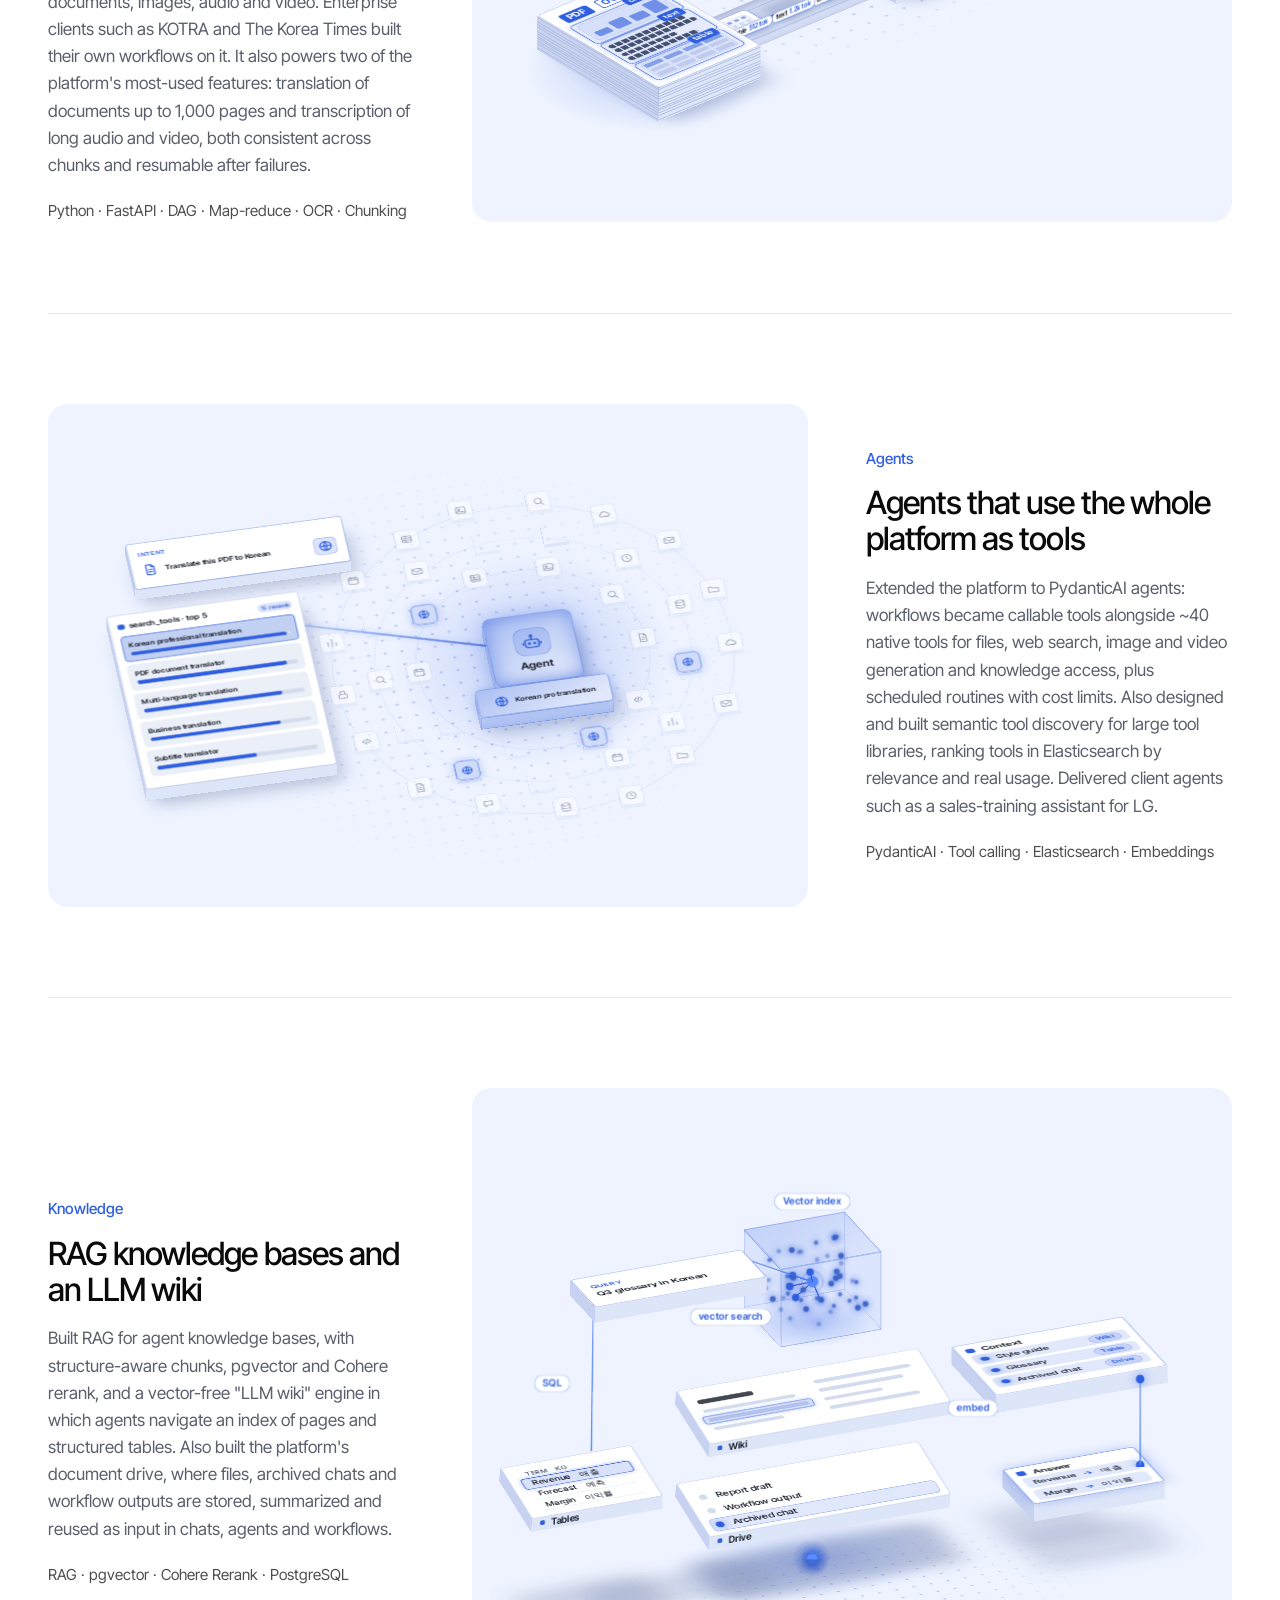
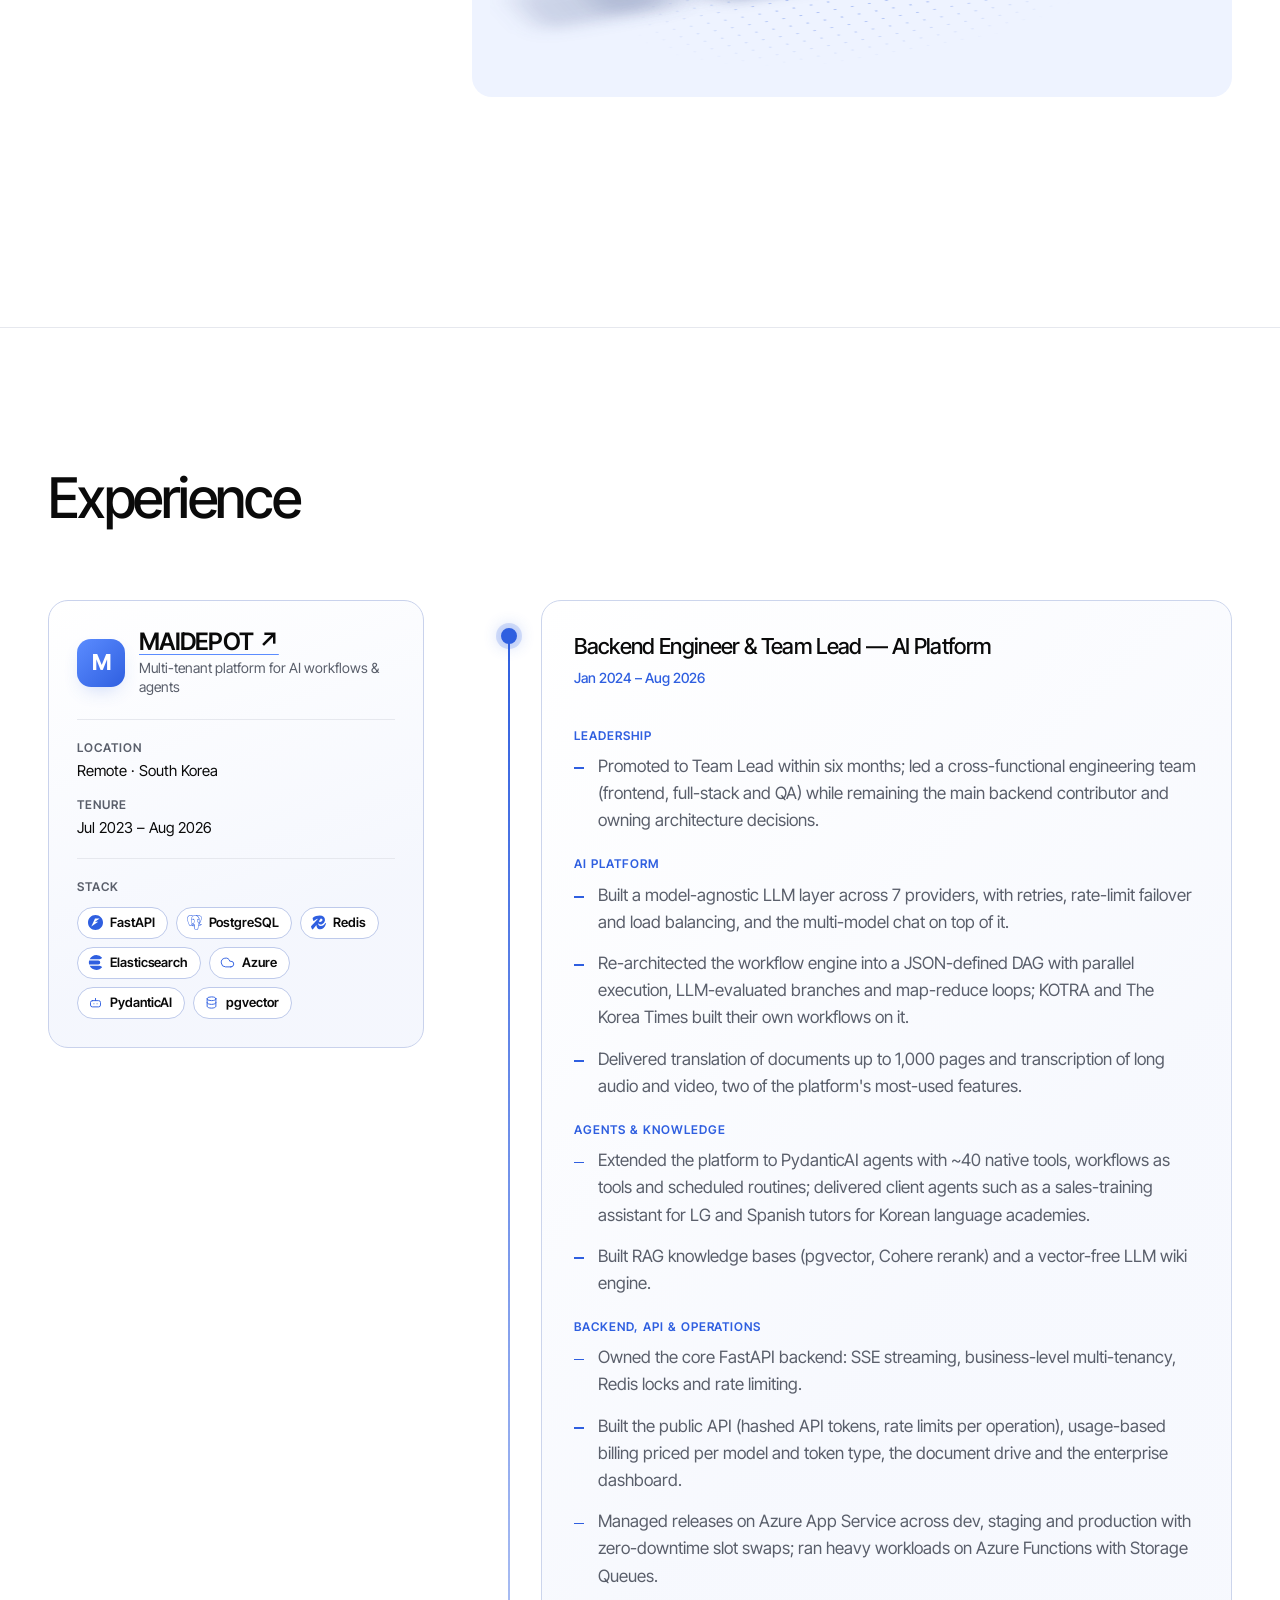
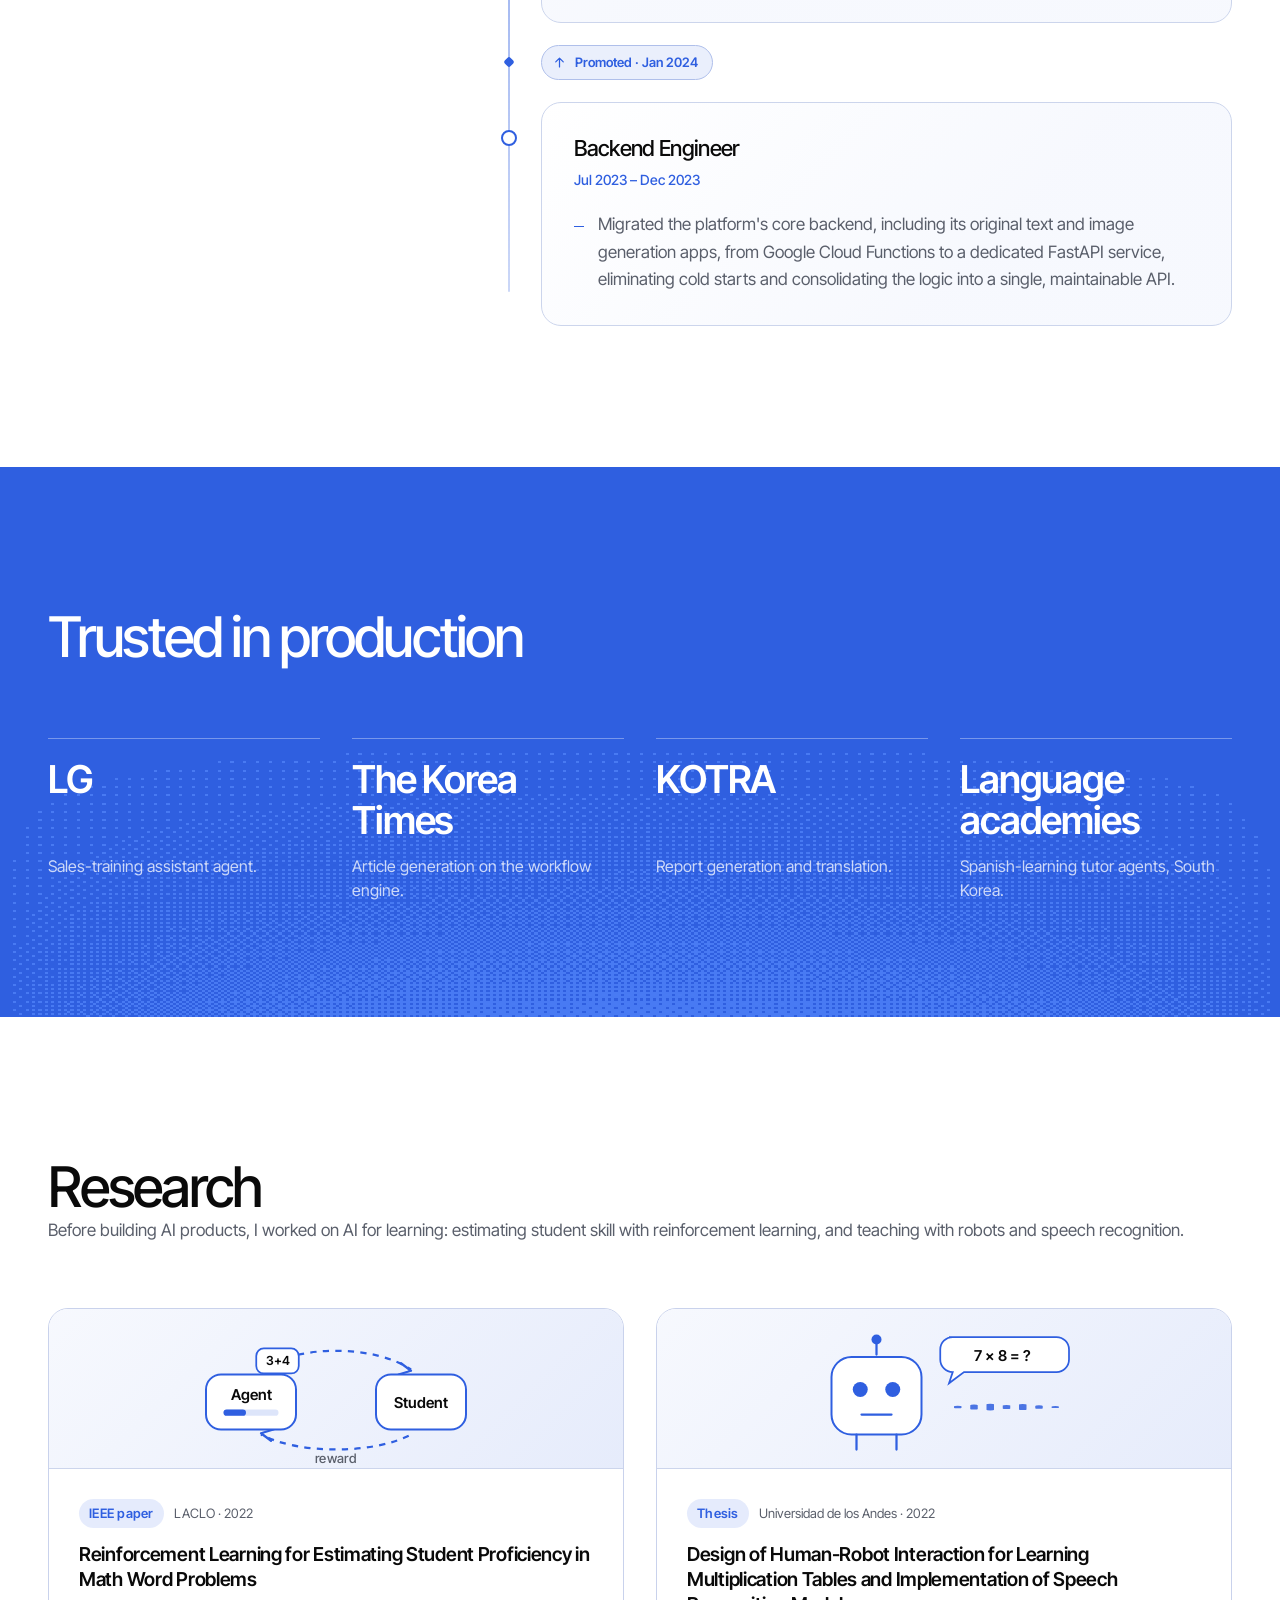
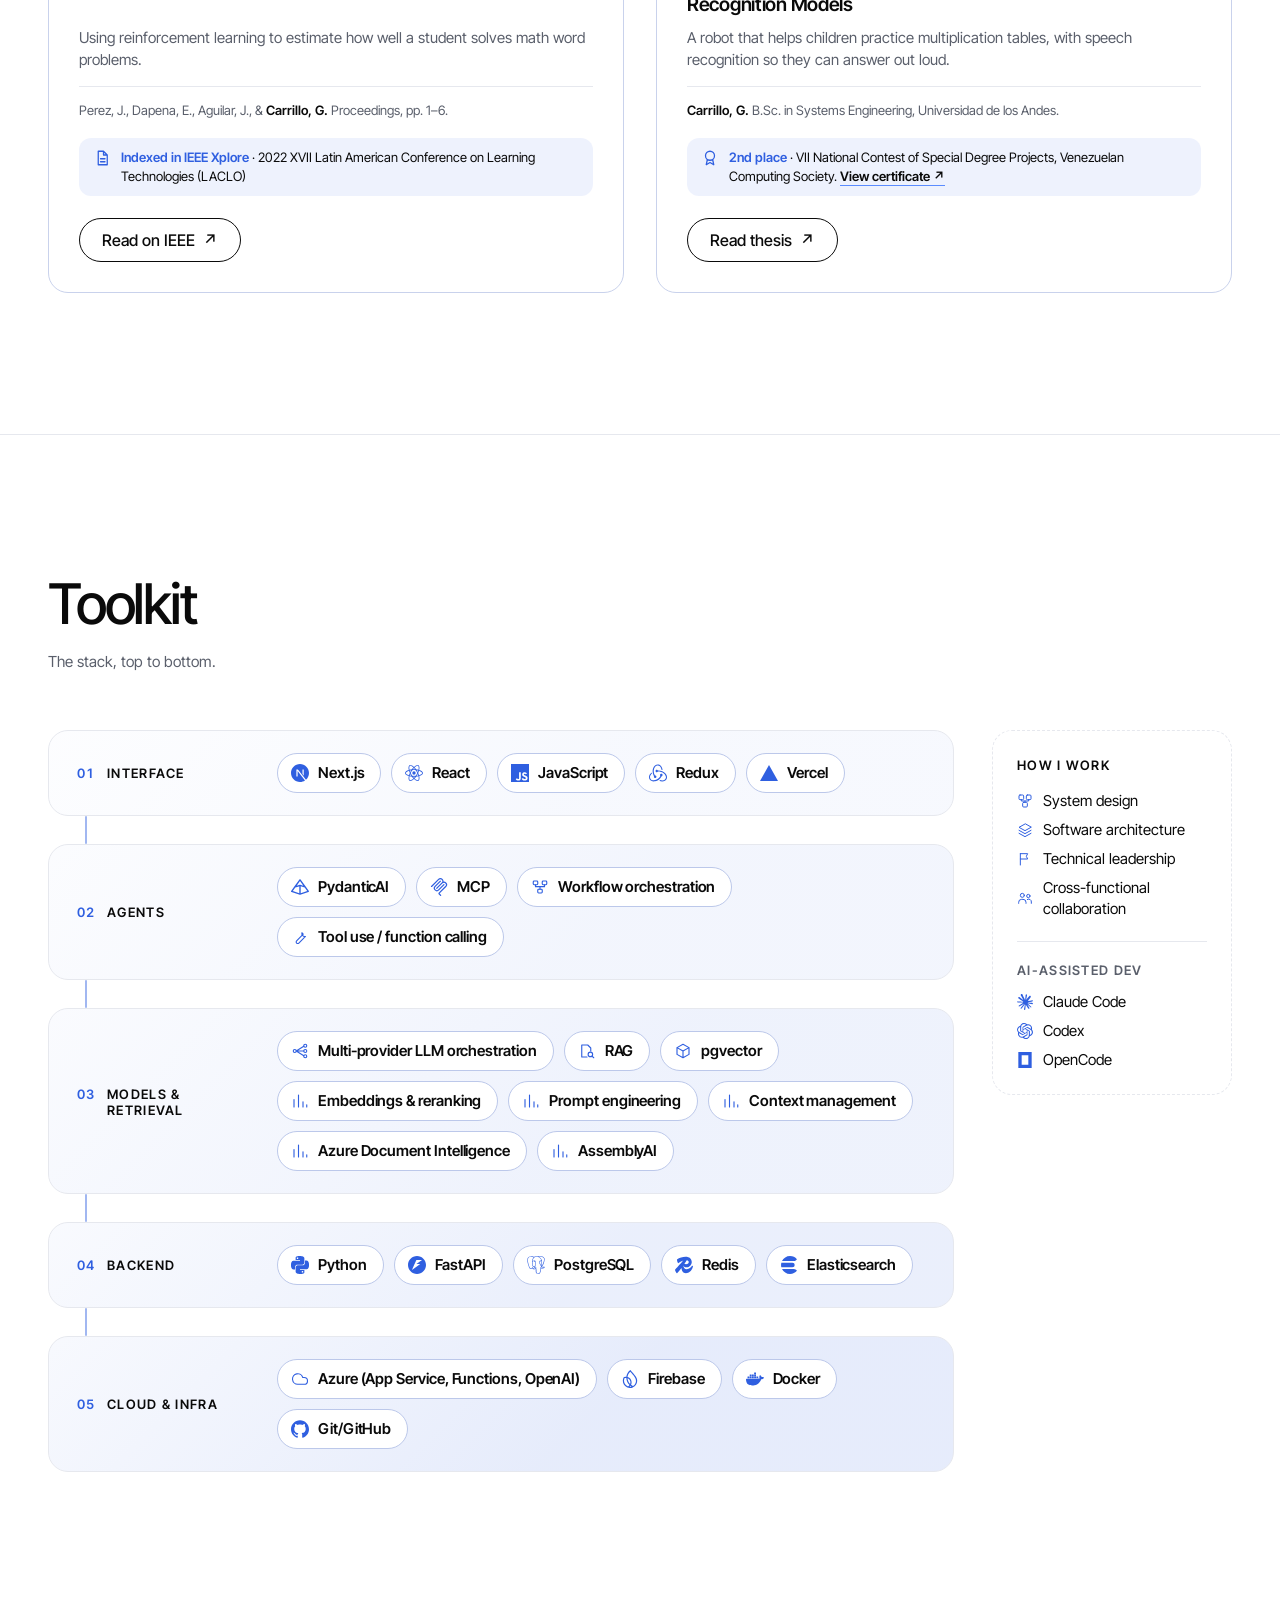
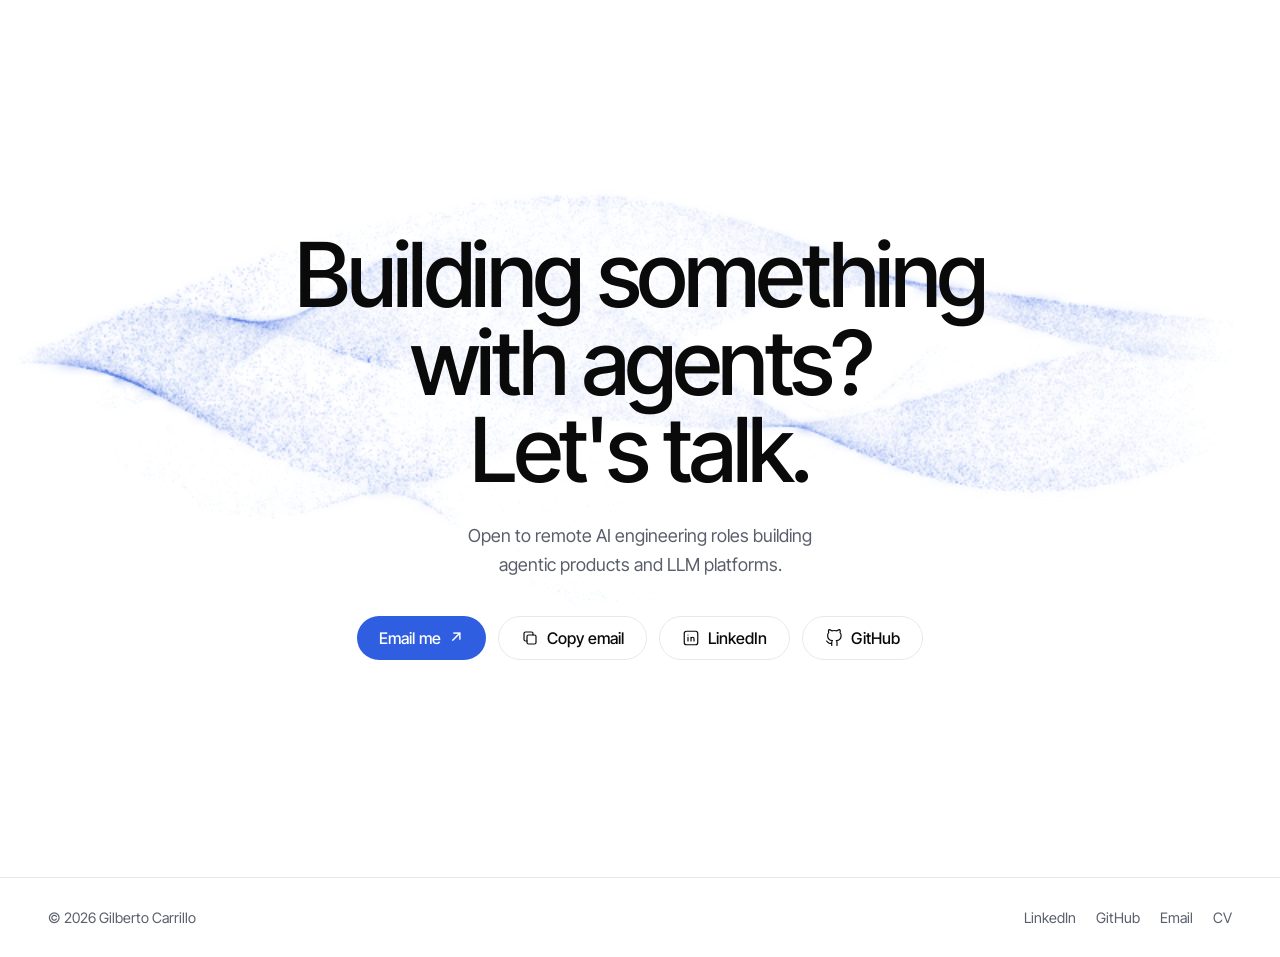
==== commit 28b7b9c1: "feat: make the site readable for search engines and AI agents Add Person/ProfilePage JSON-LD, sitema" ====
--- a/index.html
+++ b/index.html
@@ -16,6 +16,57 @@
   <meta property="og:image:height" content="800">
   <meta property="og:image:alt" content="Portrait of Gilberto Carrillo">
   <meta name="twitter:card" content="summary">
+  <link rel="alternate" type="text/markdown" href="/llms.txt" title="Profile summary for language models">
+  <script type="application/ld+json">
+  {
+    "@context": "https://schema.org",
+    "@type": "ProfilePage",
+    "url": "https://gilbertocarrillo.com/",
+    "name": "Gilberto Carrillo | AI Engineer & Team Lead",
+    "dateModified": "2026-11-21",
+    "inLanguage": "en",
+    "mainEntity": {
+      "@type": "Person",
+      "@id": "https://gilbertocarrillo.com/#person",
+      "name": "Gilberto Carrillo",
+      "jobTitle": "AI Engineer & Team Lead",
+      "description": "AI Engineer & Team Lead with 3 years building production LLM platforms, workflow engines and agents in Python, FastAPI and Azure.",
+      "url": "https://gilbertocarrillo.com/",
+      "image": "https://gilbertocarrillo.com/assets/photo-800.jpg",
+      "email": "mailto:gilbertojosecarrilloparra@gmail.com",
+      "address": { "@type": "PostalAddress", "addressCountry": "VE" },
+      "sameAs": [
+        "https://www.linkedin.com/in/gilberto-carrillo",
+        "https://github.com/gilbertocarrillo"
+      ],
+      "alumniOf": {
+        "@type": "CollegeOrUniversity",
+        "name": "Universidad de los Andes",
+        "address": { "@type": "PostalAddress", "addressCountry": "VE" }
+      },
+      "hasCredential": [
+        { "@type": "EducationalOccupationalCredential", "credentialCategory": "degree", "name": "B.Sc. Systems Engineering", "recognizedBy": { "@type": "CollegeOrUniversity", "name": "Universidad de los Andes" } },
+        { "@type": "EducationalOccupationalCredential", "credentialCategory": "certificate", "name": "Neural Networks and Deep Learning", "recognizedBy": { "@type": "Organization", "name": "DeepLearning.AI" } },
+        { "@type": "EducationalOccupationalCredential", "credentialCategory": "certificate", "name": "Machine Learning Specialization", "recognizedBy": { "@type": "Organization", "name": "DeepLearning.AI & Stanford Online" } }
+      ],
+      "knowsLanguage": [
+        { "@type": "Language", "name": "Spanish", "alternateName": "es" },
+        { "@type": "Language", "name": "English", "alternateName": "en" }
+      ],
+      "knowsAbout": [
+        "Agentic AI", "LLM platforms", "Multi-provider LLM orchestration", "AI agents", "Tool calling",
+        "PydanticAI", "Model Context Protocol", "Workflow orchestration", "Retrieval-augmented generation",
+        "pgvector", "Embeddings and reranking", "Prompt engineering", "Context management",
+        "Python", "FastAPI", "PostgreSQL", "Redis", "Elasticsearch", "Microsoft Azure", "Docker",
+        "Software architecture", "Technical leadership"
+      ],
+      "seeks": {
+        "@type": "Demand",
+        "description": "Remote AI engineering roles building agentic products and LLM platforms."
+      }
+    }
+  }
+  </script>
   <link rel="icon" href="data:image/svg+xml,%3Csvg xmlns='http://www.w3.org/2000/svg' viewBox='0 0 32 32'%3E%3Ccircle cx='16' cy='16' r='9' fill='%232F5FE0'/%3E%3C/svg%3E">
   <script>
     /* No-flash theme: runs before first paint. */
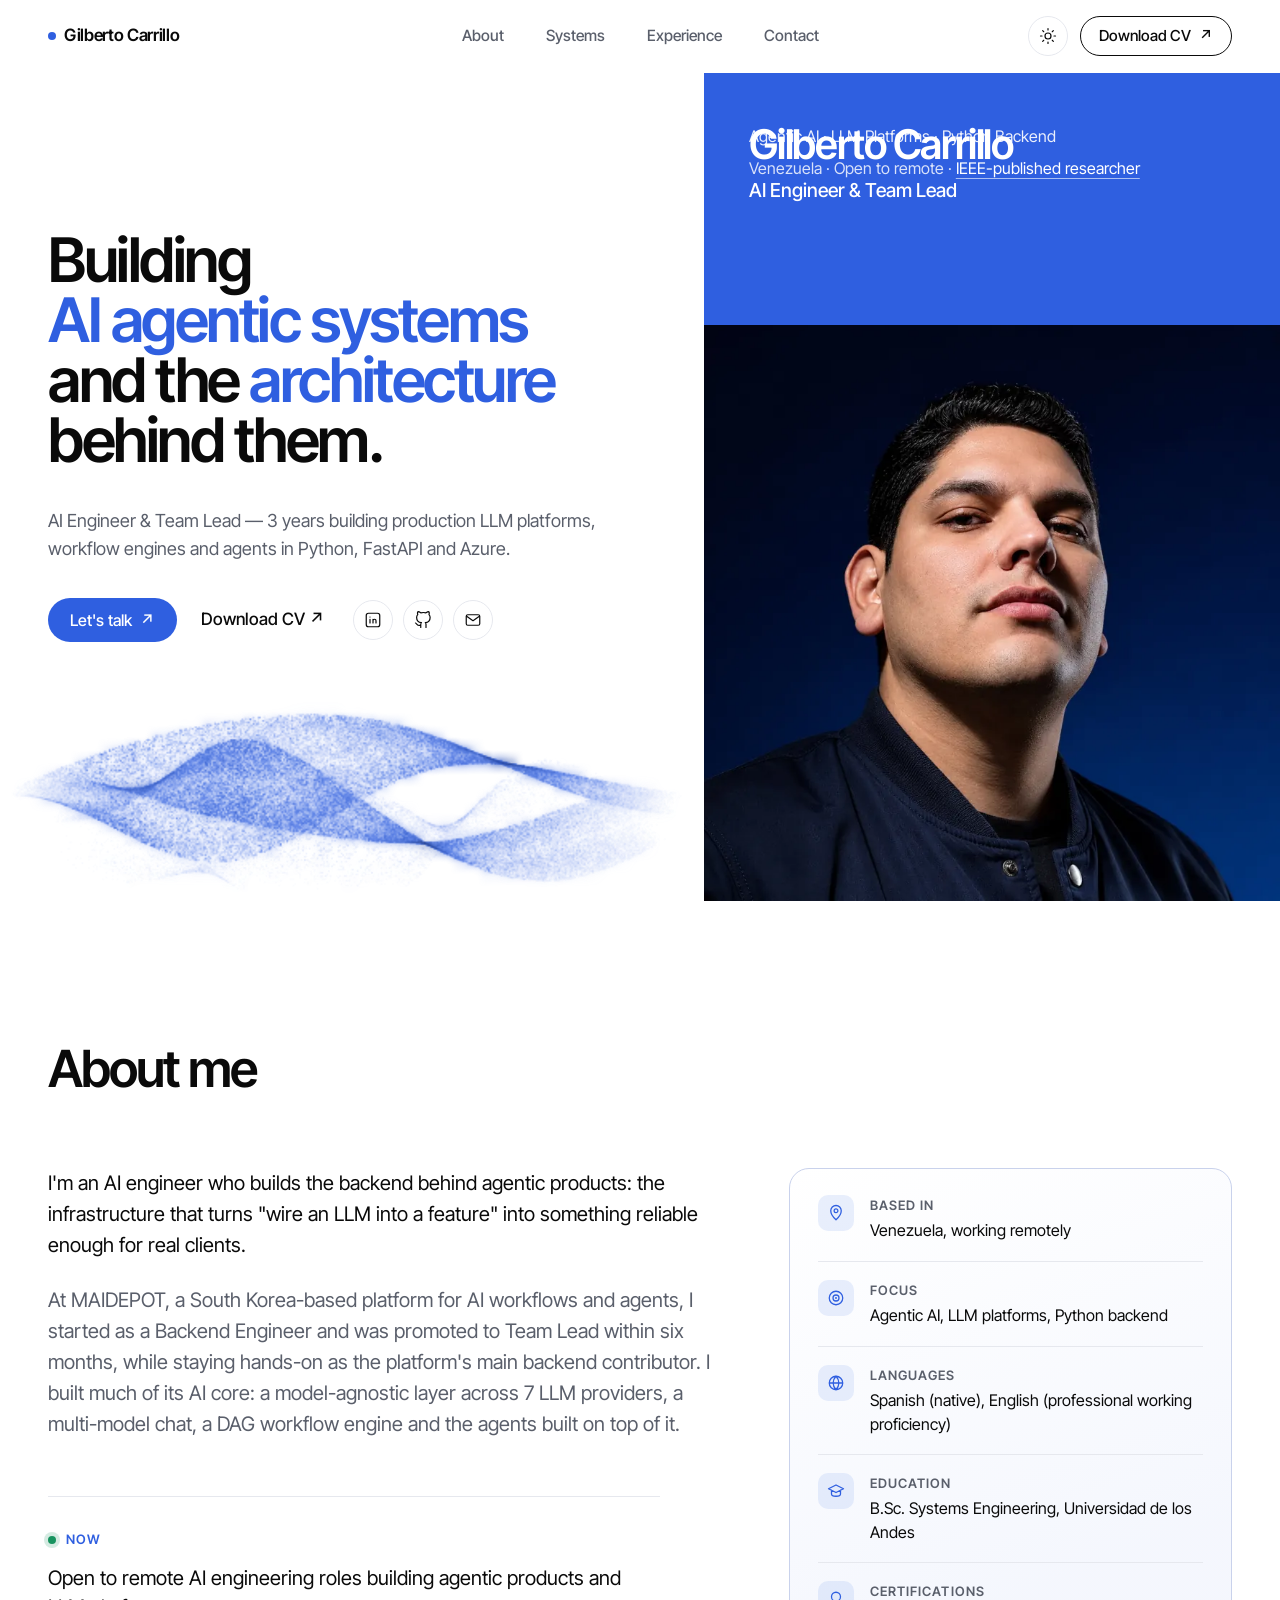
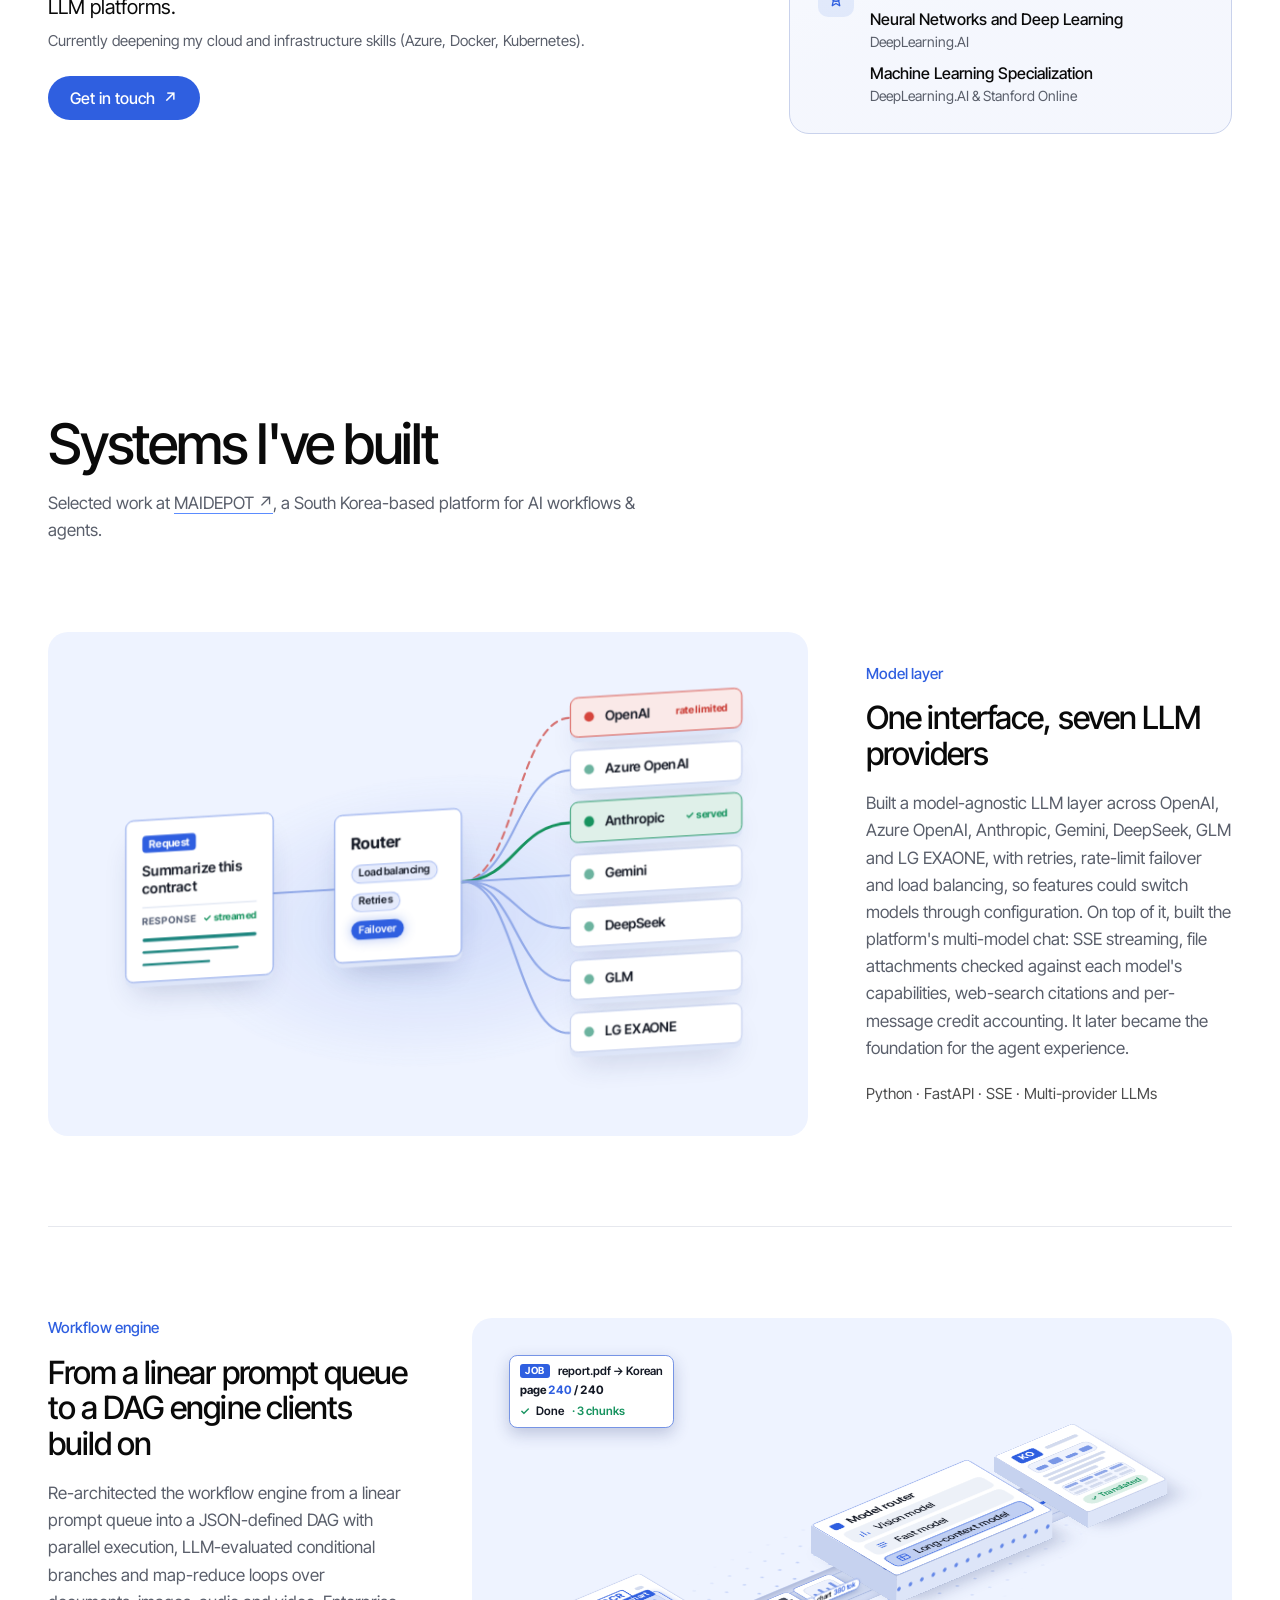
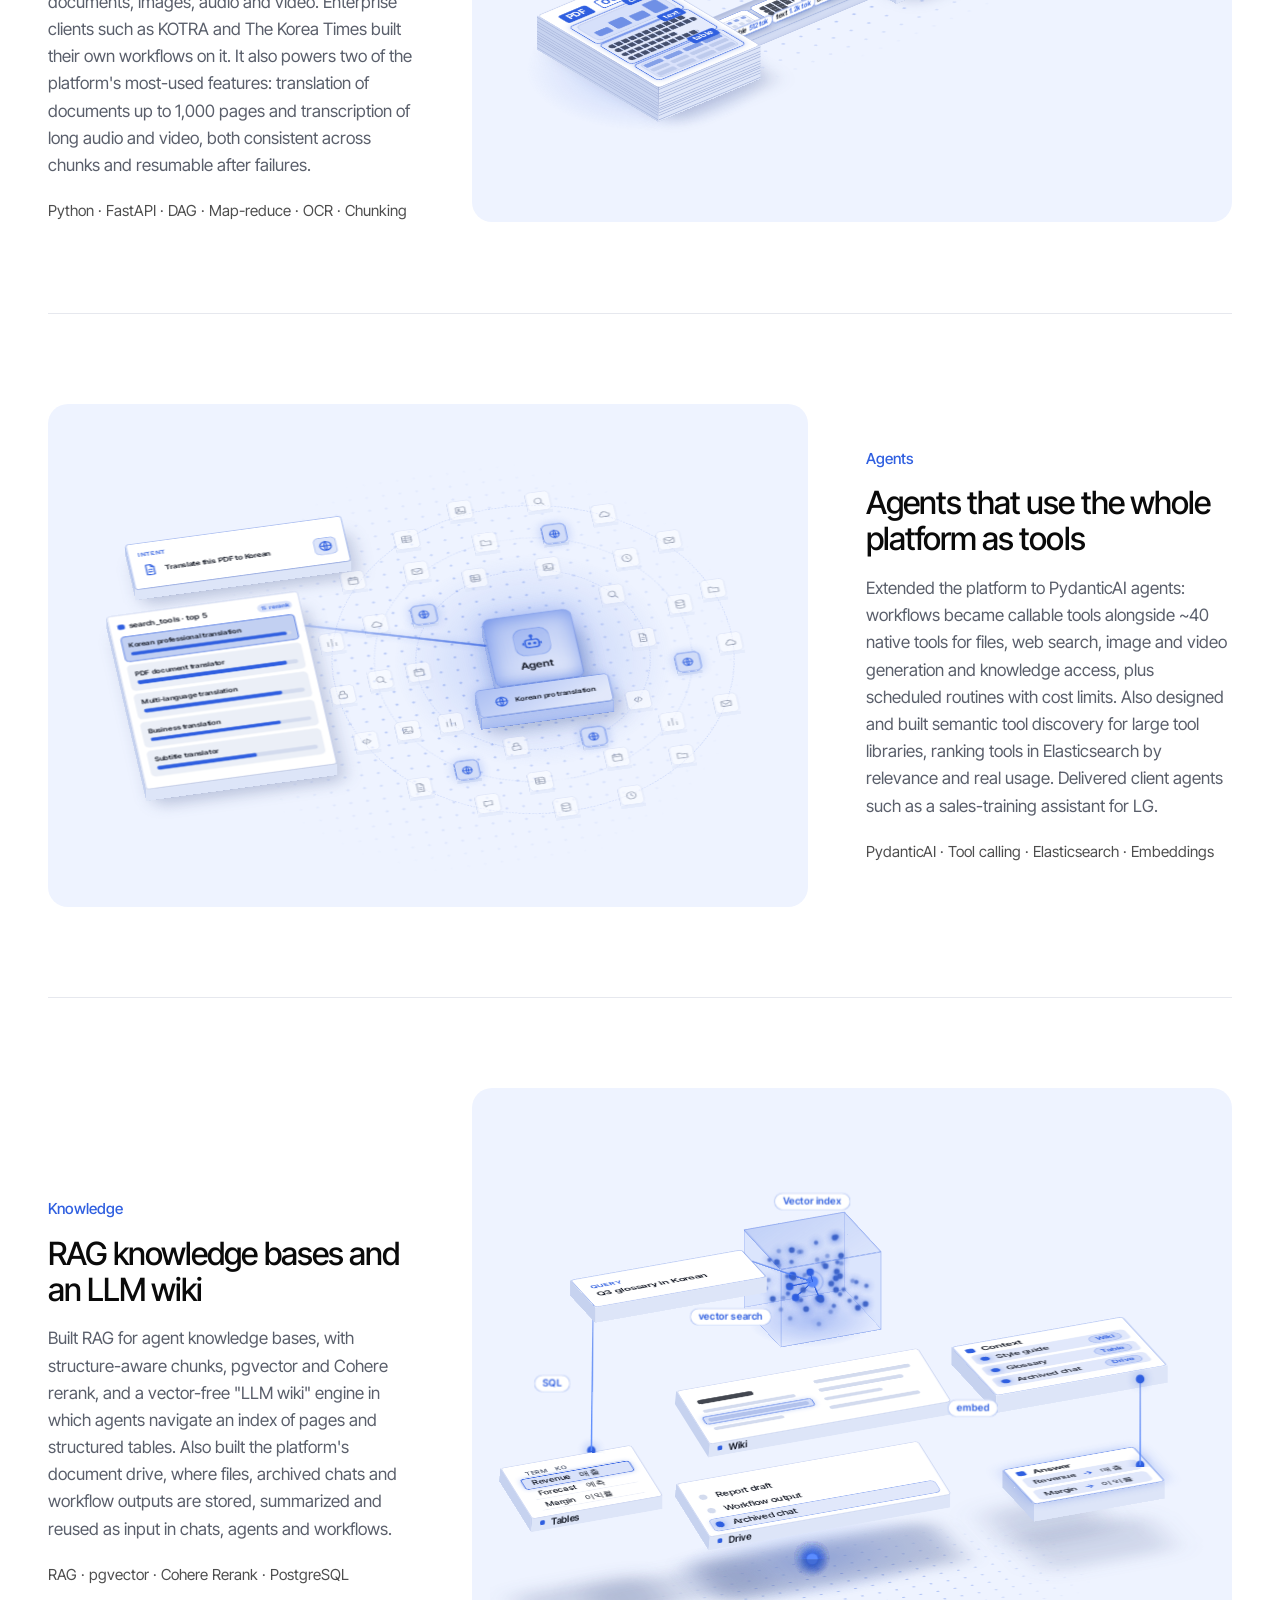
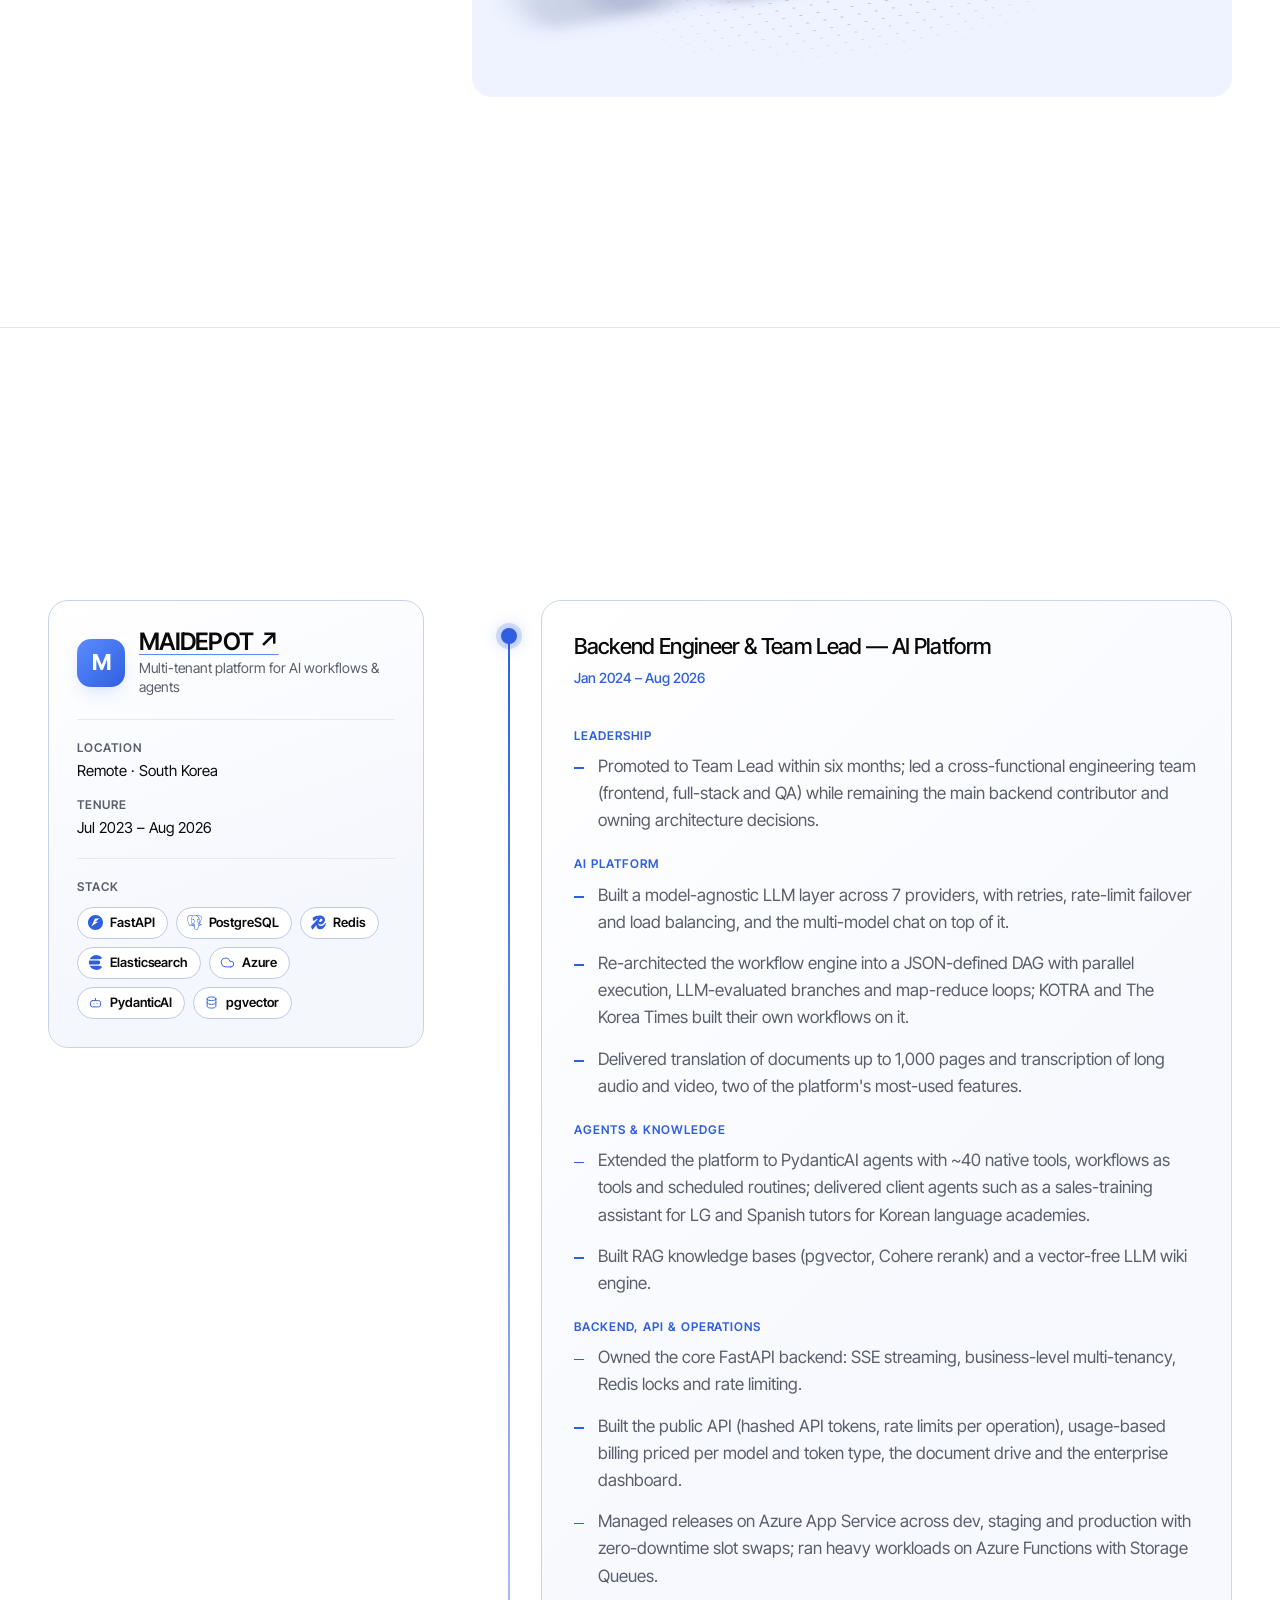
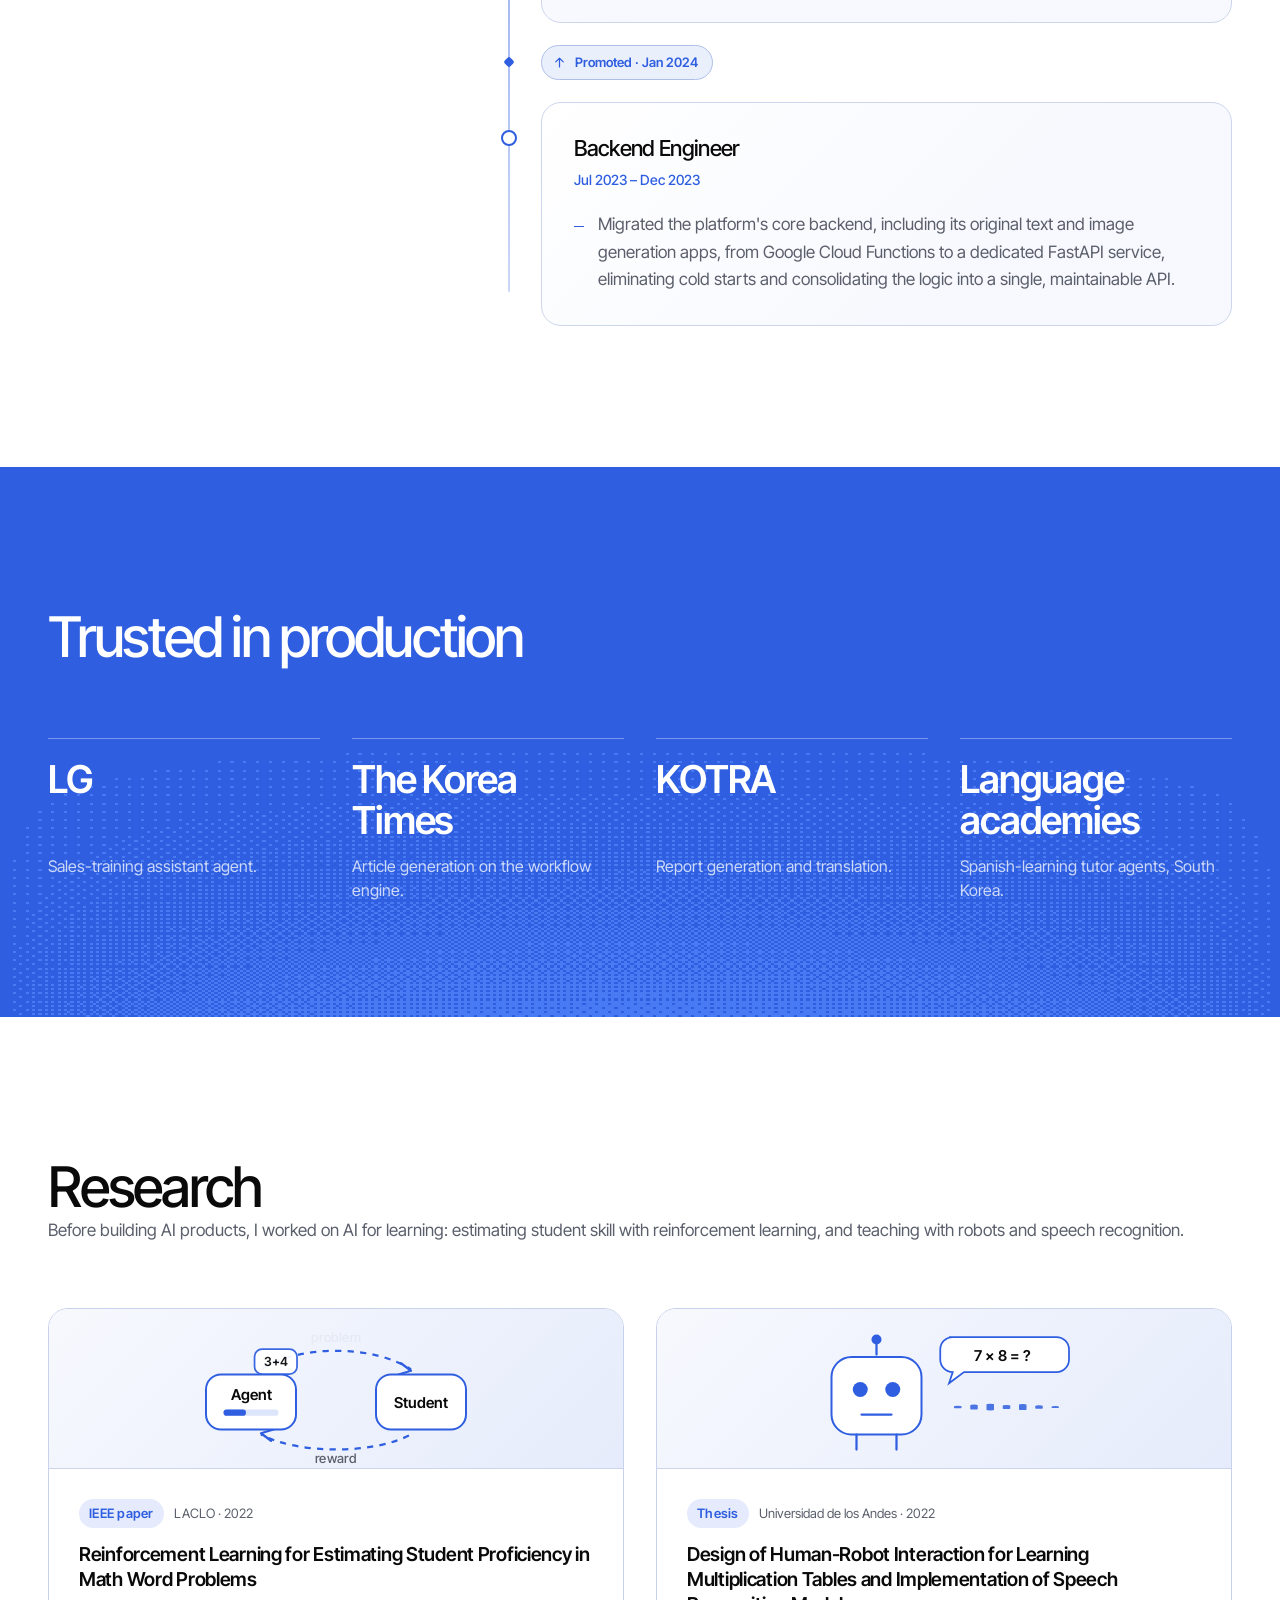
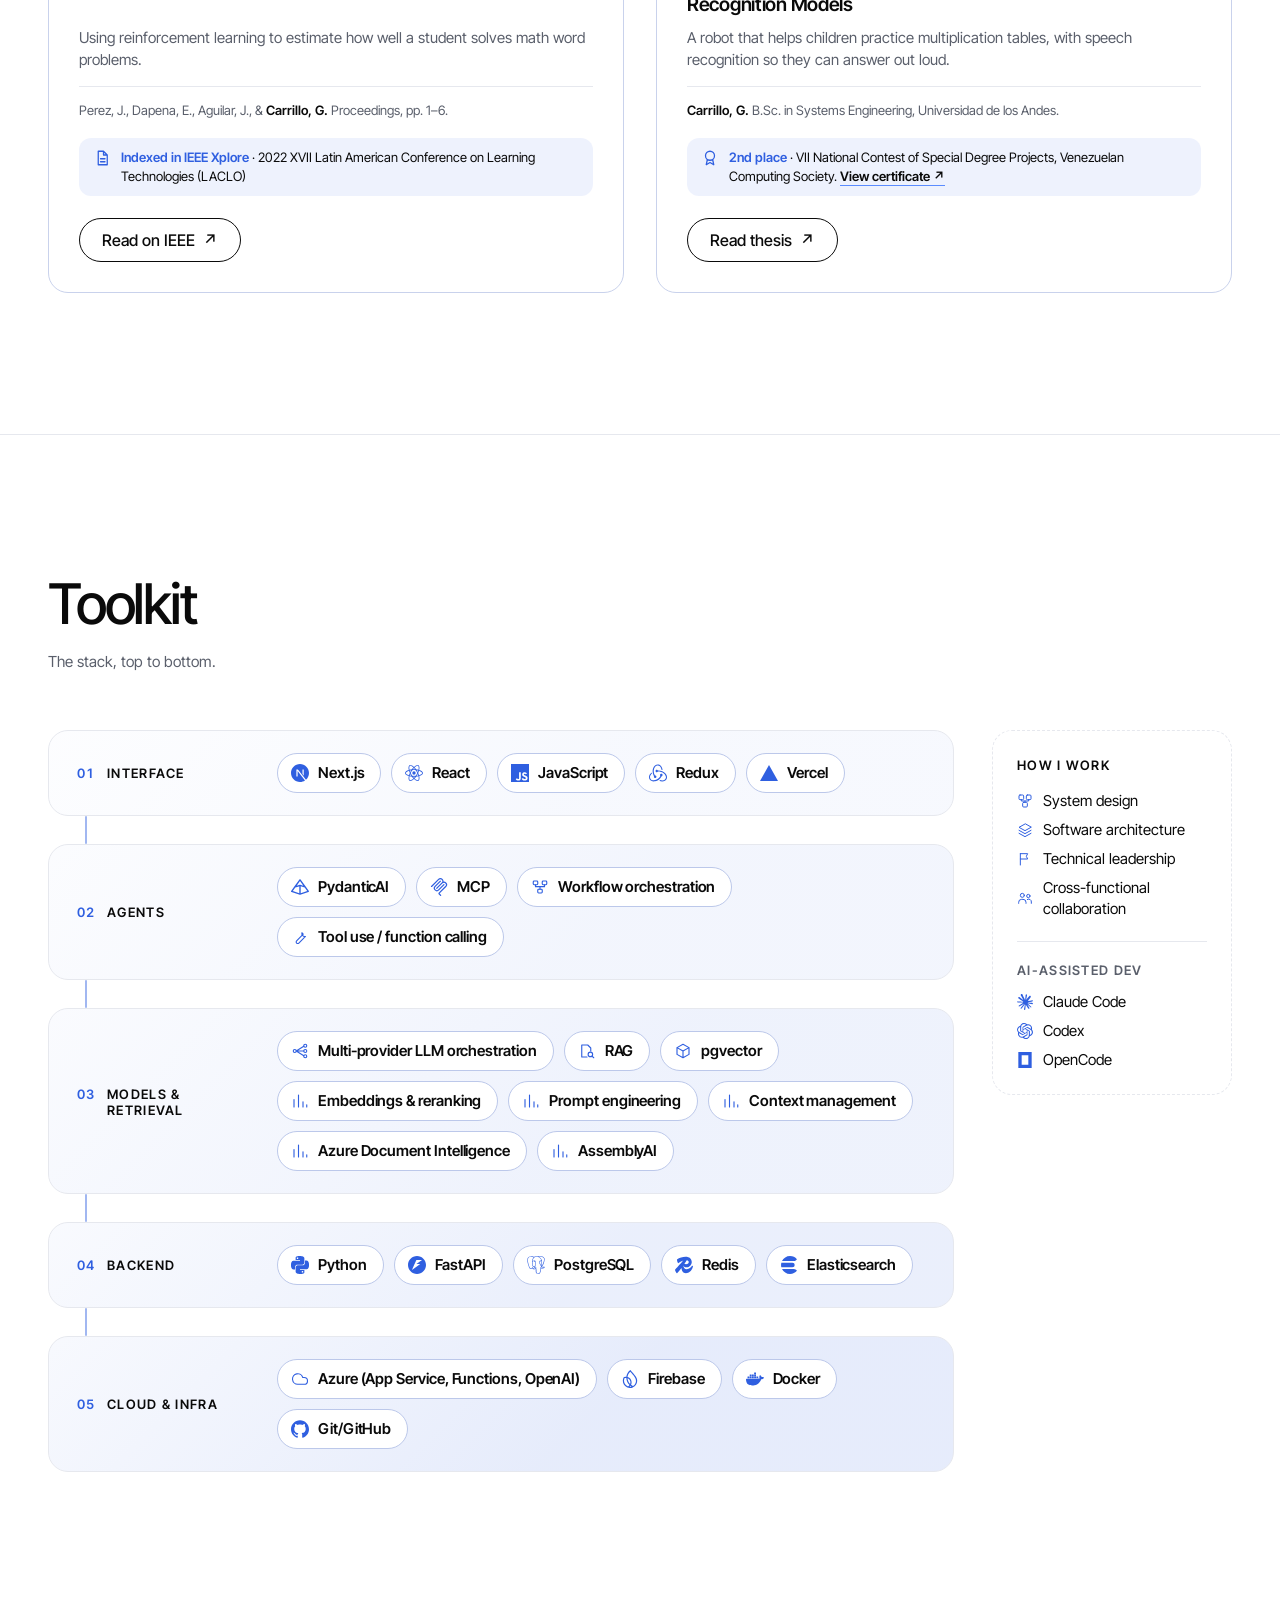
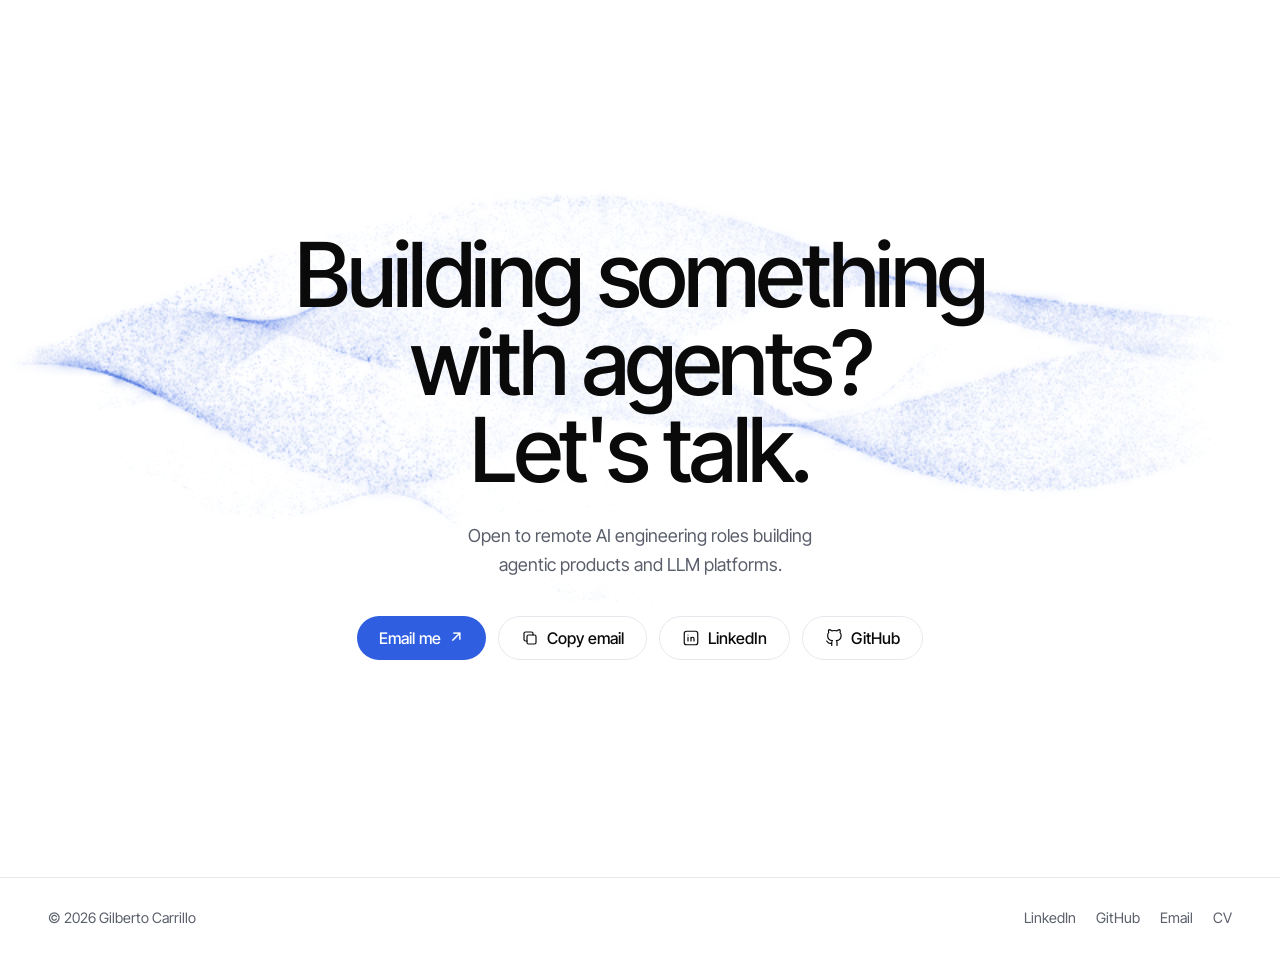
==== commit 130a6d51: "feat: add 1200x630 share card and image build script tools/build-images.sh regenerates the WebP size" ====
--- a/index.html
+++ b/index.html
@@ -11,11 +11,12 @@
   <meta property="og:url" content="https://gilbertocarrillo.com/">
   <meta property="og:title" content="Gilberto Carrillo | AI Engineer &amp; Team Lead">
   <meta property="og:description" content="AI Engineer &amp; Team Lead building production LLM platforms, workflow engines and agents in Python, FastAPI and Azure.">
-  <meta property="og:image" content="https://gilbertocarrillo.com/assets/photo-800.jpg">
-  <meta property="og:image:width" content="800">
-  <meta property="og:image:height" content="800">
-  <meta property="og:image:alt" content="Portrait of Gilberto Carrillo">
-  <meta name="twitter:card" content="summary">
+  <!-- share card is generated by tools/build-images.sh -->
+  <meta property="og:image" content="https://gilbertocarrillo.com/assets/og.jpg">
+  <meta property="og:image:width" content="1200">
+  <meta property="og:image:height" content="630">
+  <meta property="og:image:alt" content="Gilberto Carrillo, AI Engineer &amp; Team Lead">
+  <meta name="twitter:card" content="summary_large_image">
   <link rel="alternate" type="text/markdown" href="/llms.txt" title="Profile summary for language models">
   <script type="application/ld+json">
   {
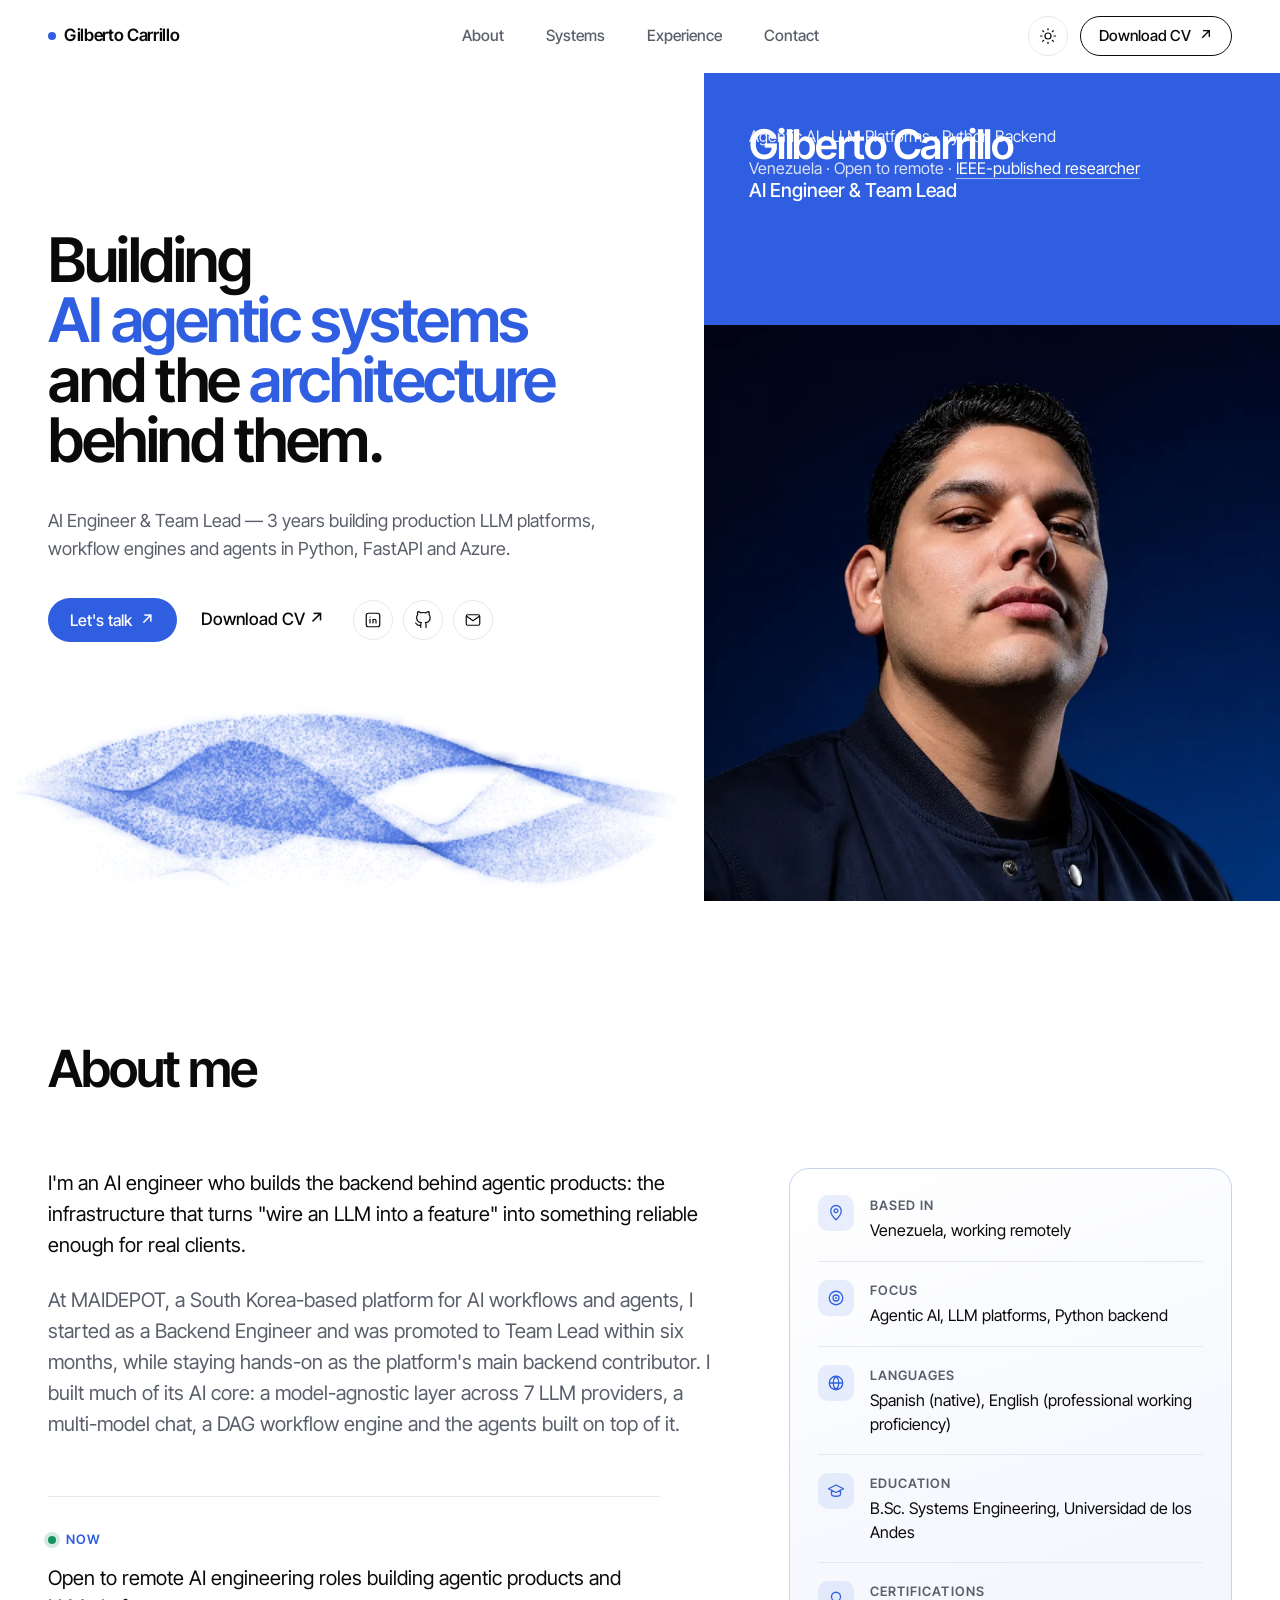
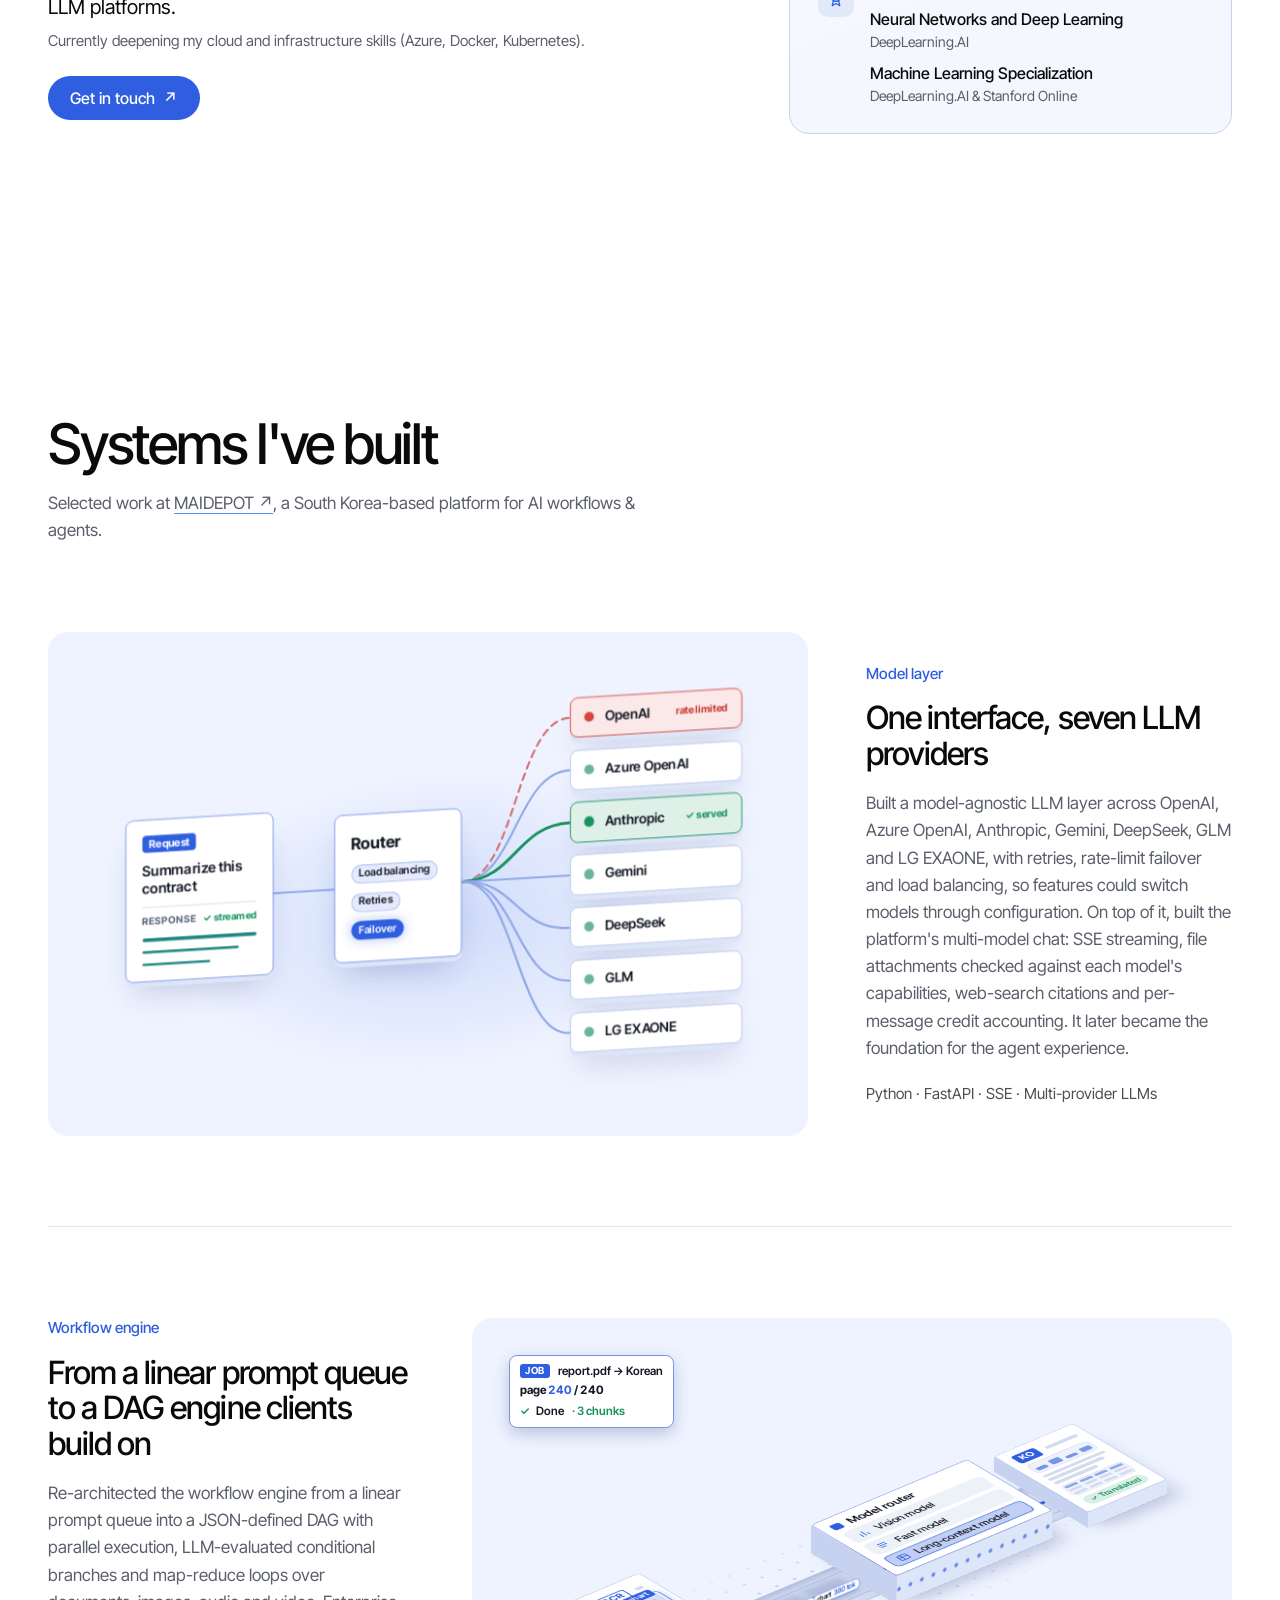
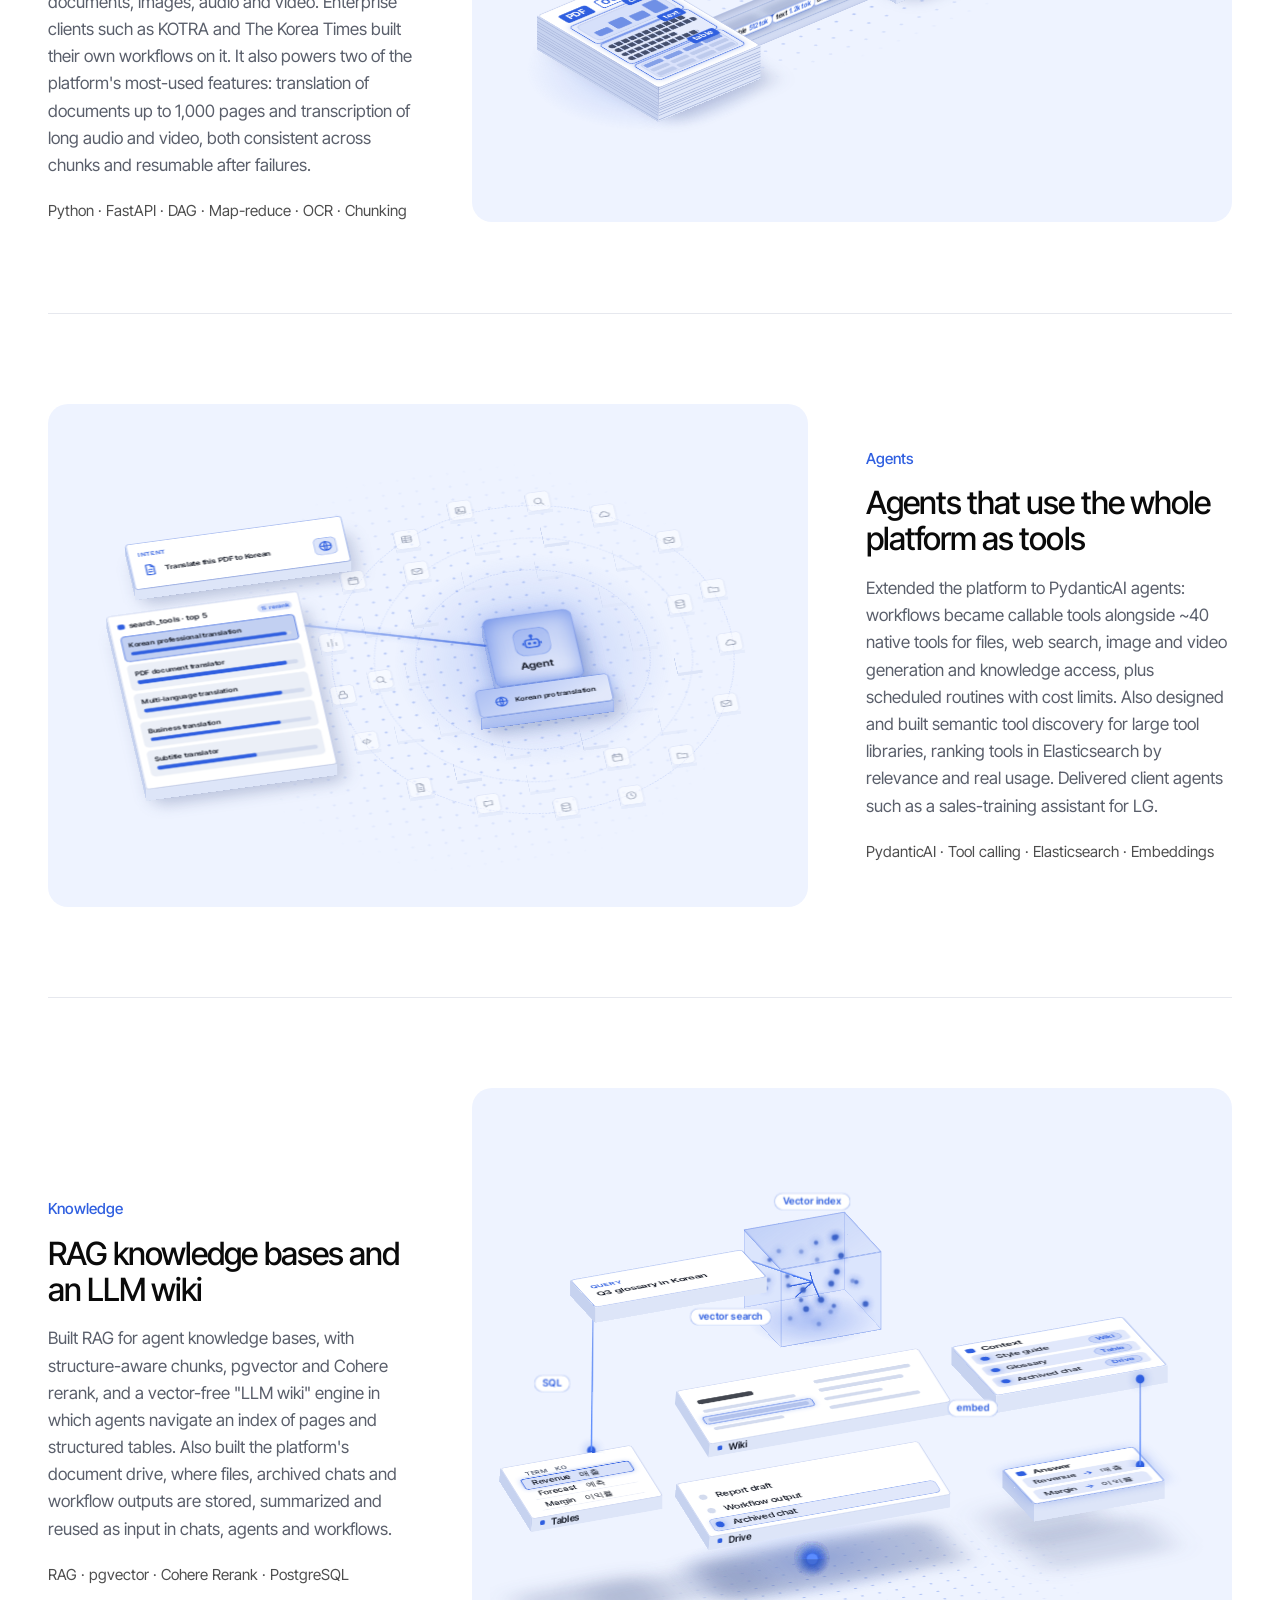
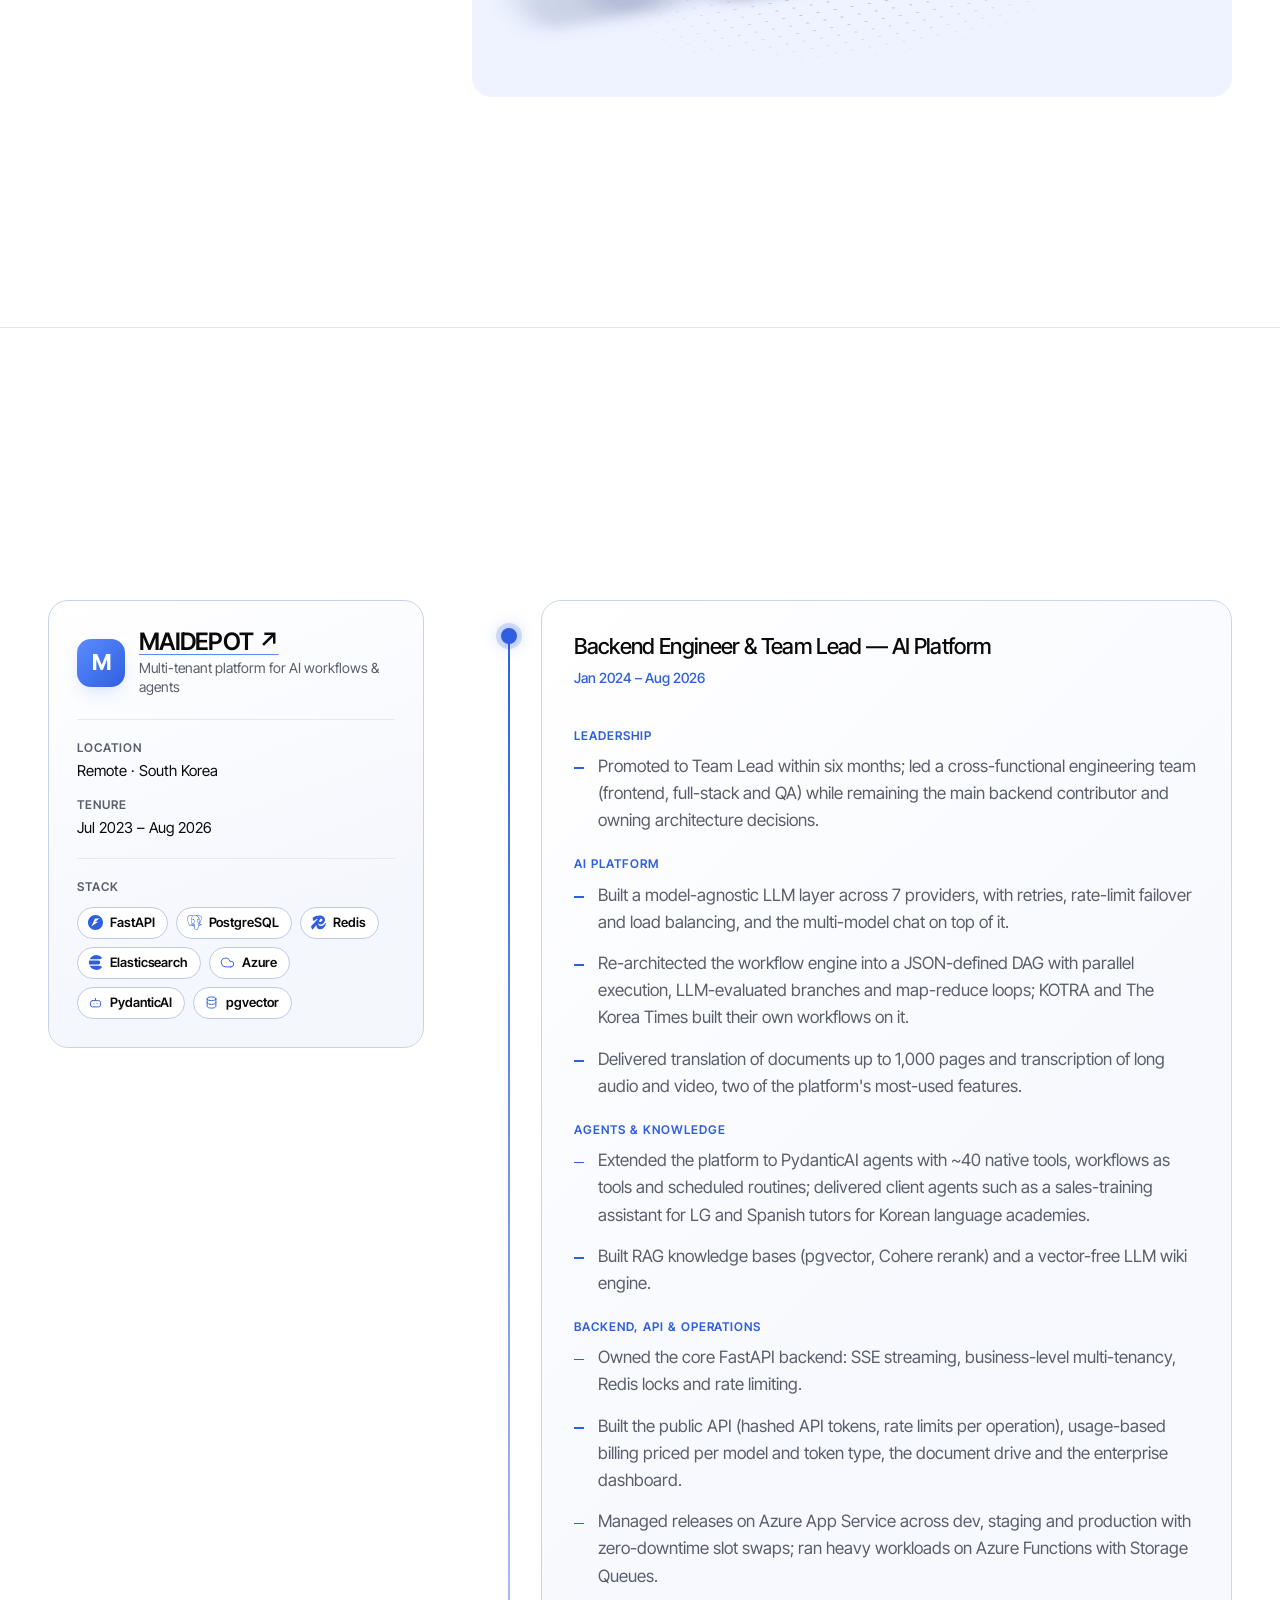
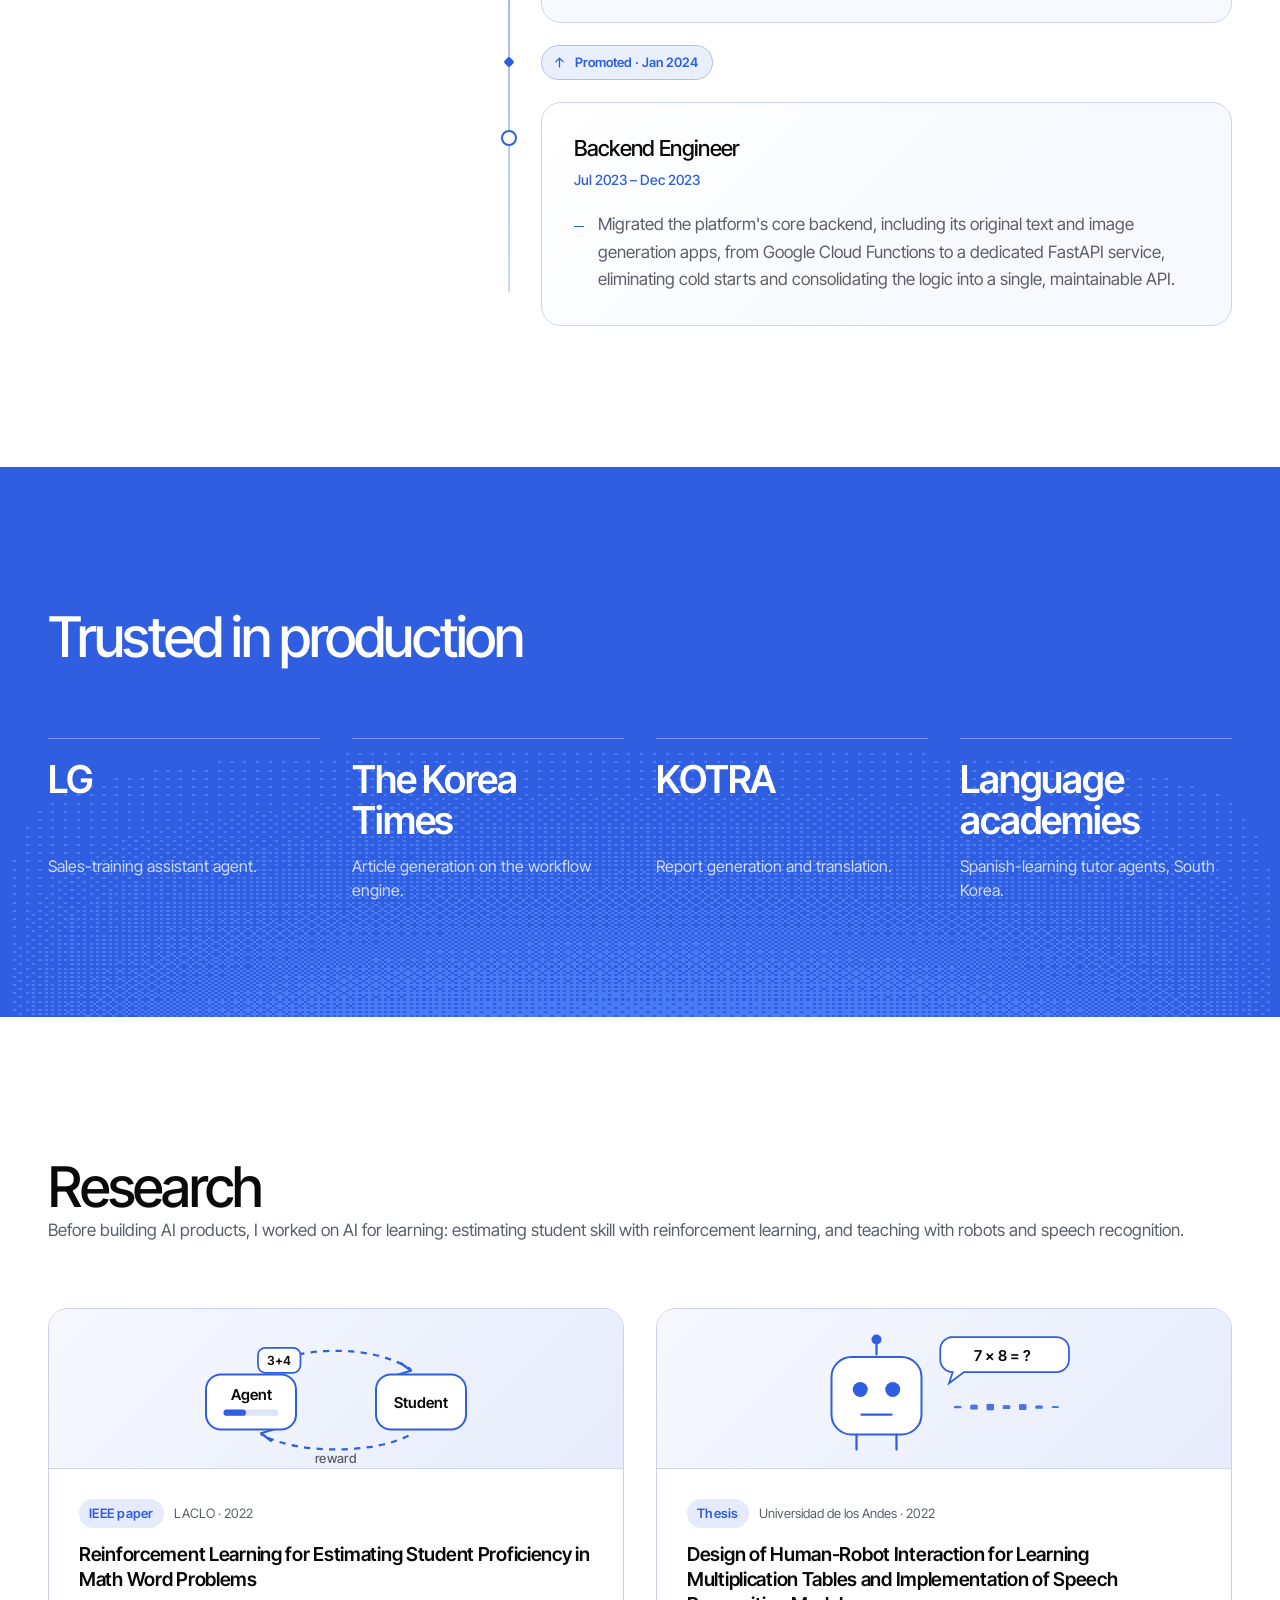
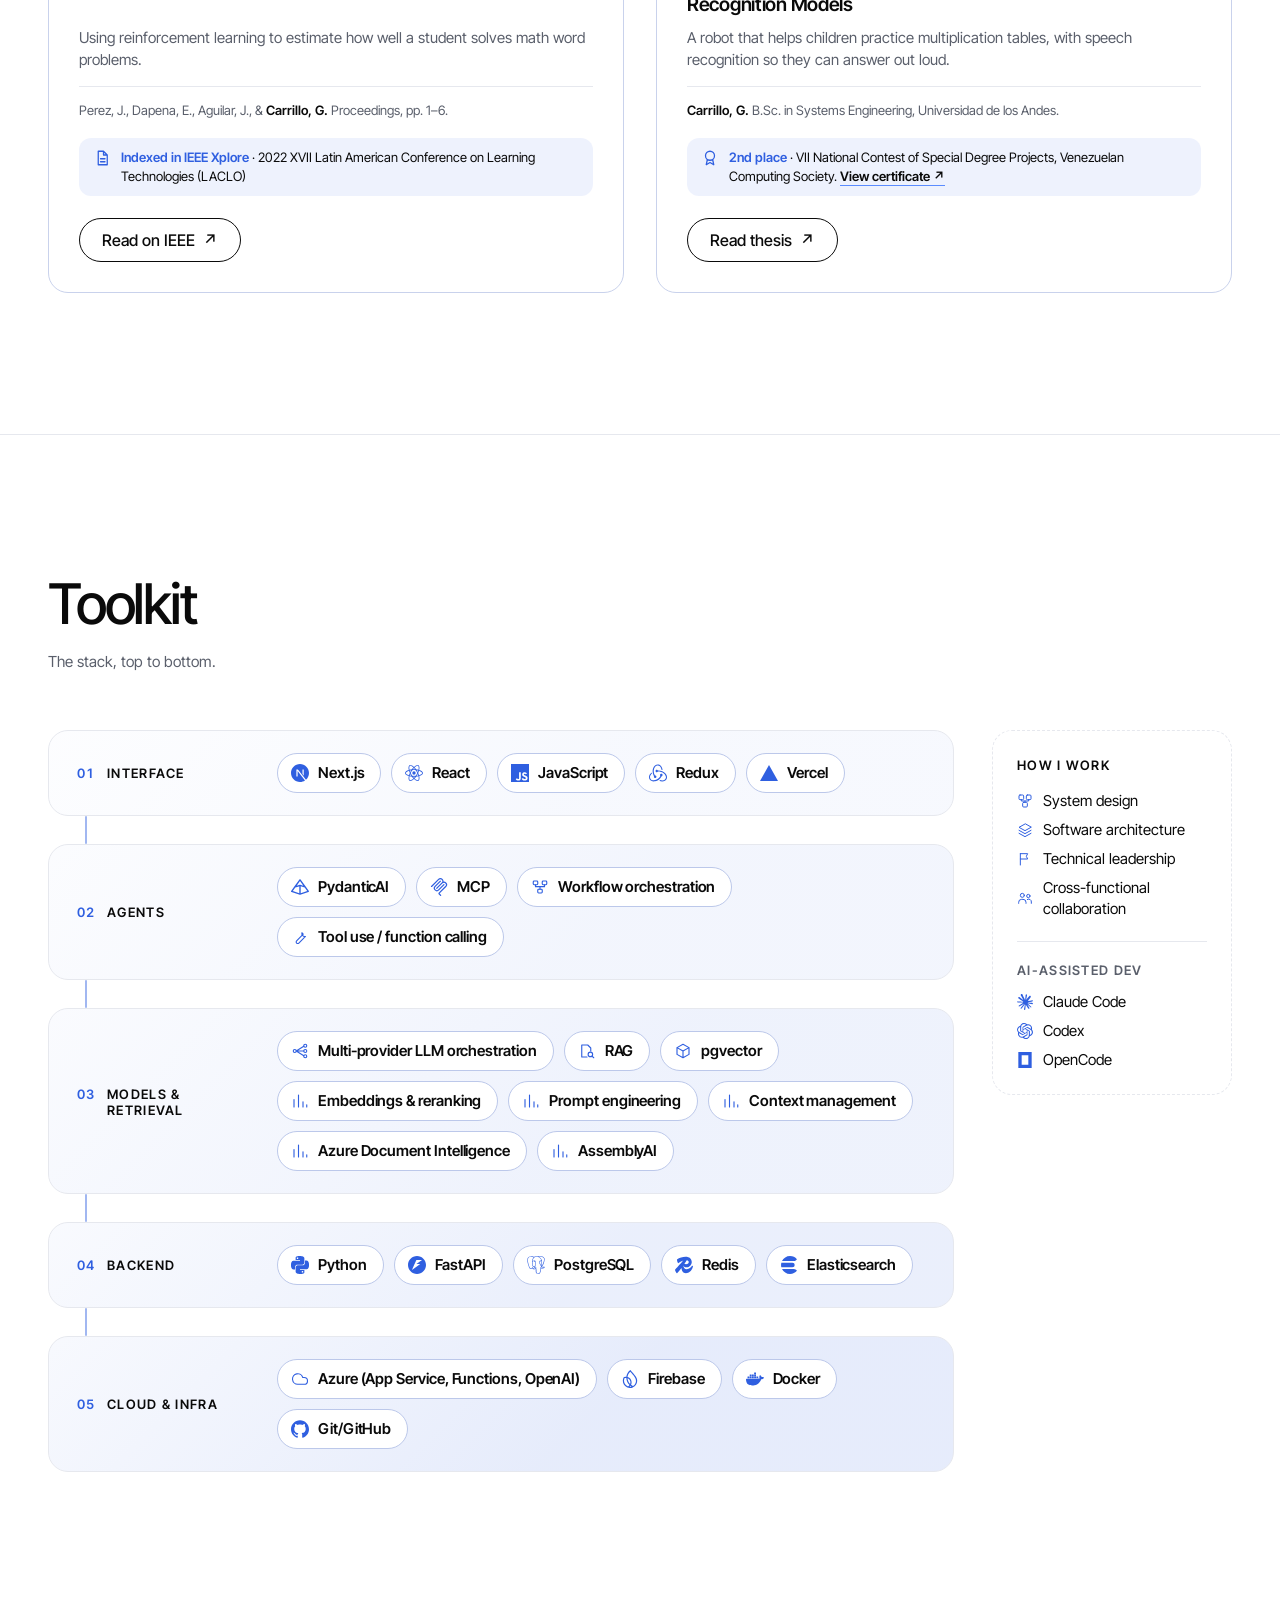
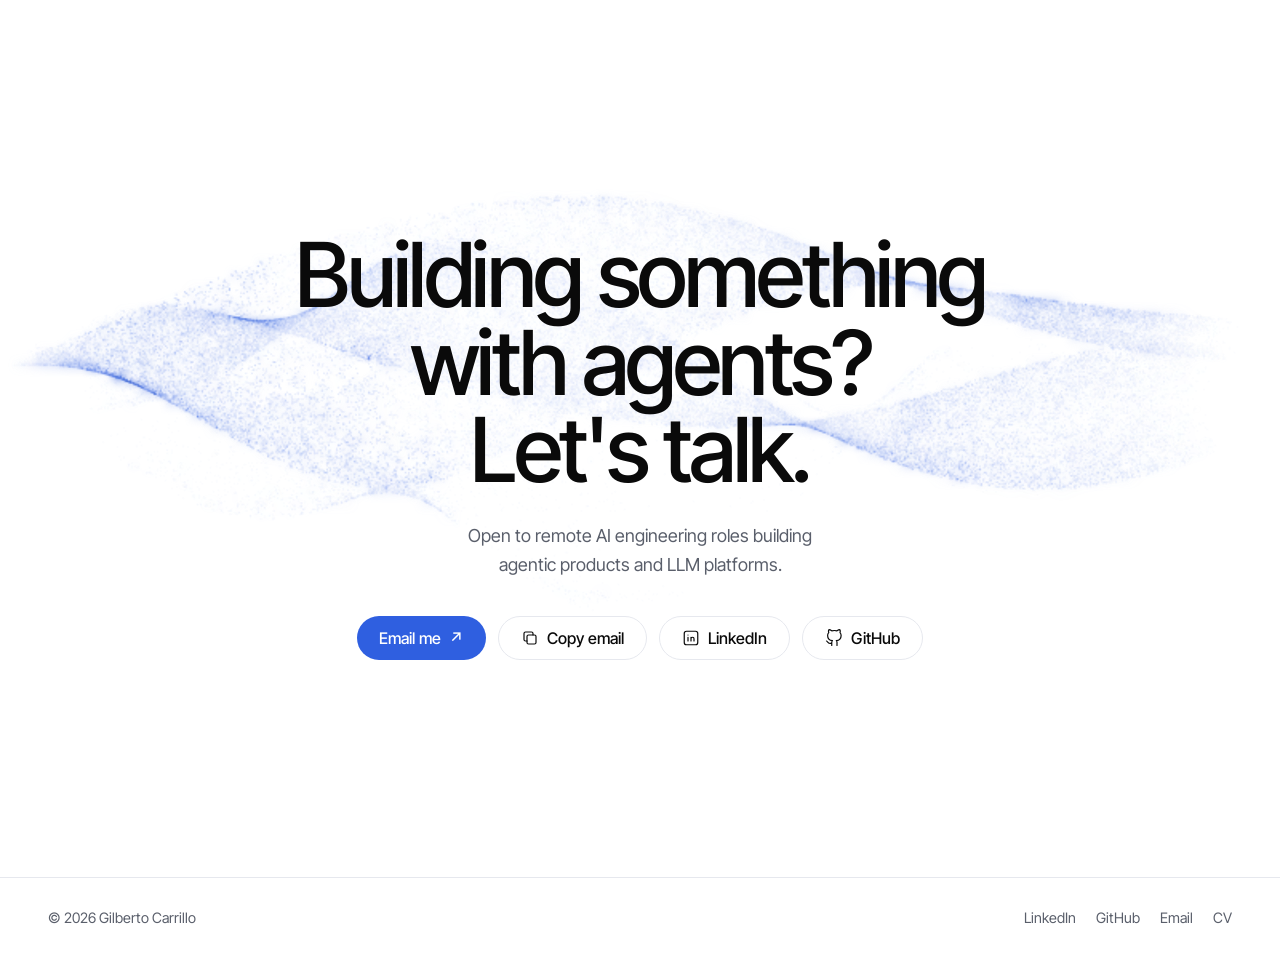
==== commit 66ddbca1: "feat: add author and publish date metadata" ====
--- a/index.html
+++ b/index.html
@@ -7,6 +7,8 @@
   <meta name="description" content="Gilberto Carrillo is an AI Engineer &amp; Team Lead building production LLM platforms, workflow engines and agents in Python, FastAPI and Azure. Based in Venezuela, open to remote work.">
   <meta name="theme-color" content="#FFFFFF">
   <link rel="canonical" href="https://gilbertocarrillo.com/">
+  <meta name="author" content="Gilberto Carrillo">
+  <meta name="publish_date" property="og:publish_date" content="2026-11-21T00:00:00Z">
   <meta property="og:type" content="website">
   <meta property="og:url" content="https://gilbertocarrillo.com/">
   <meta property="og:title" content="Gilberto Carrillo | AI Engineer &amp; Team Lead">
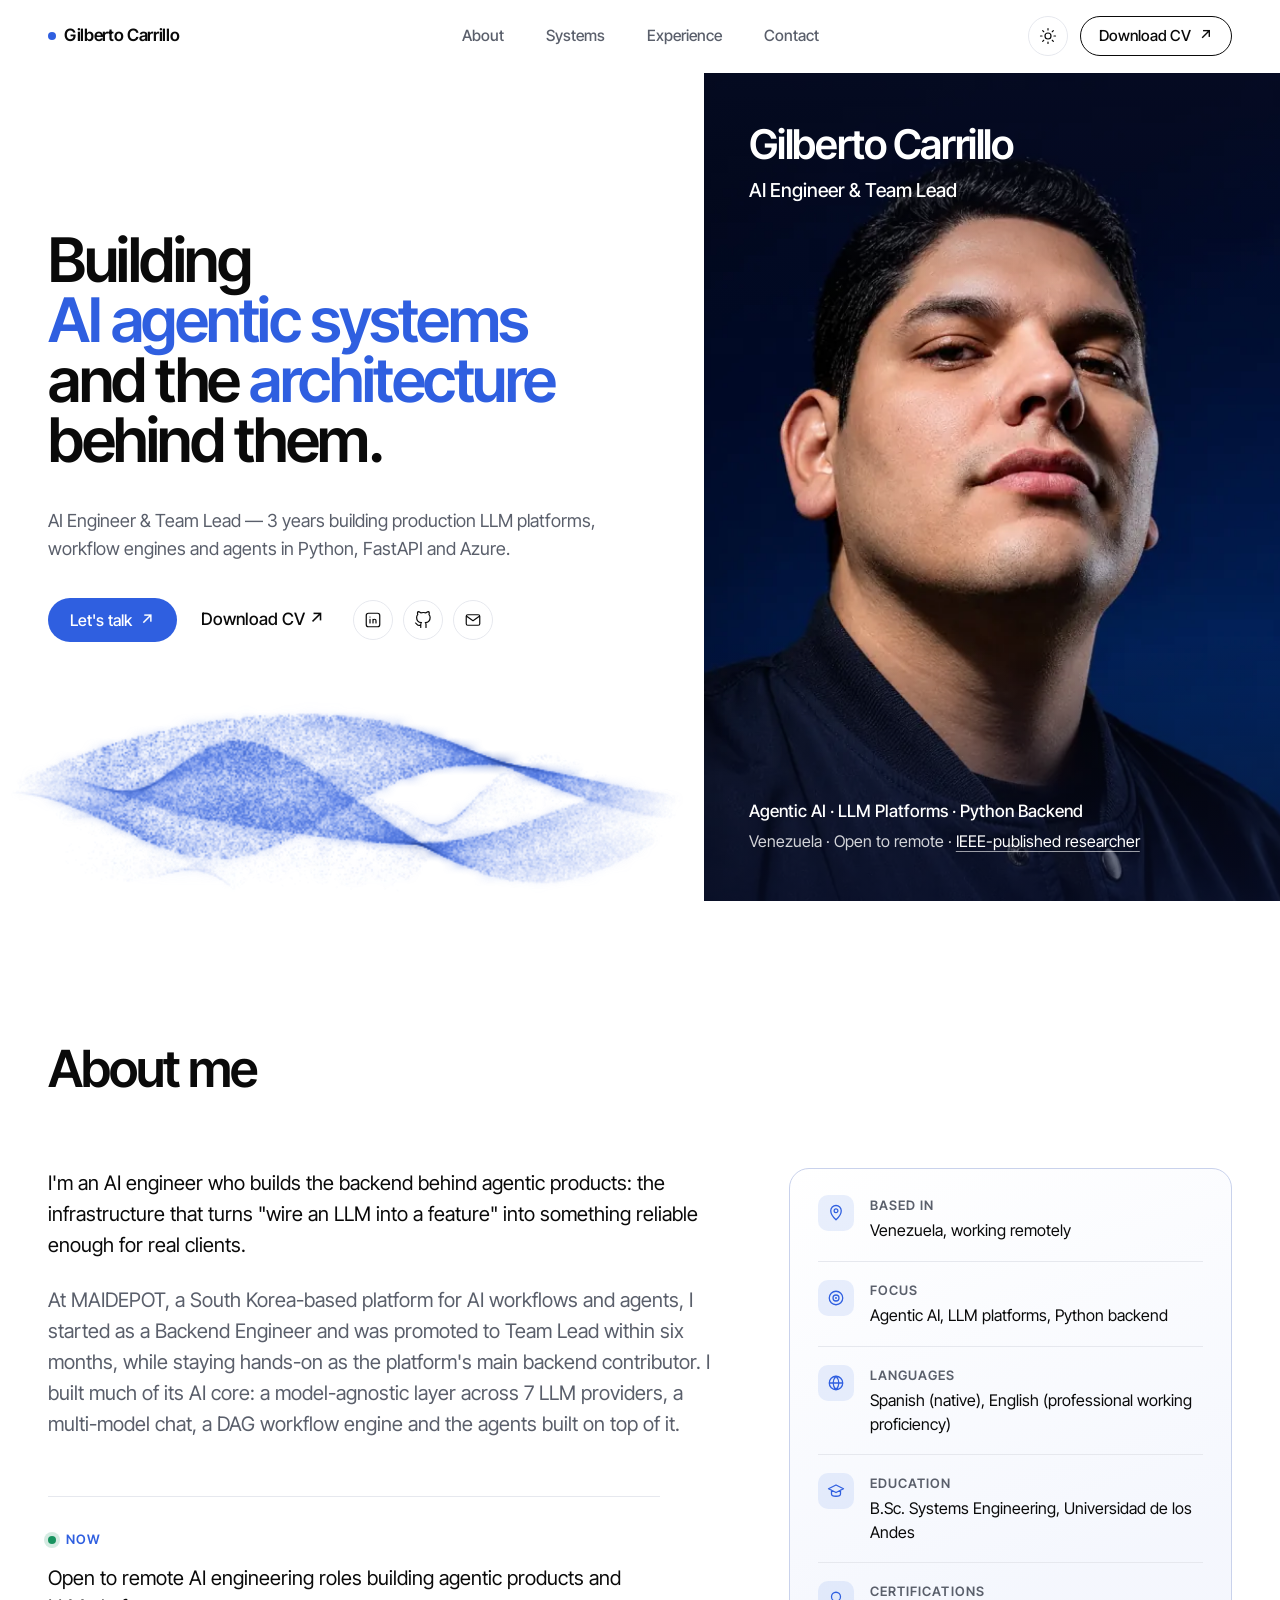
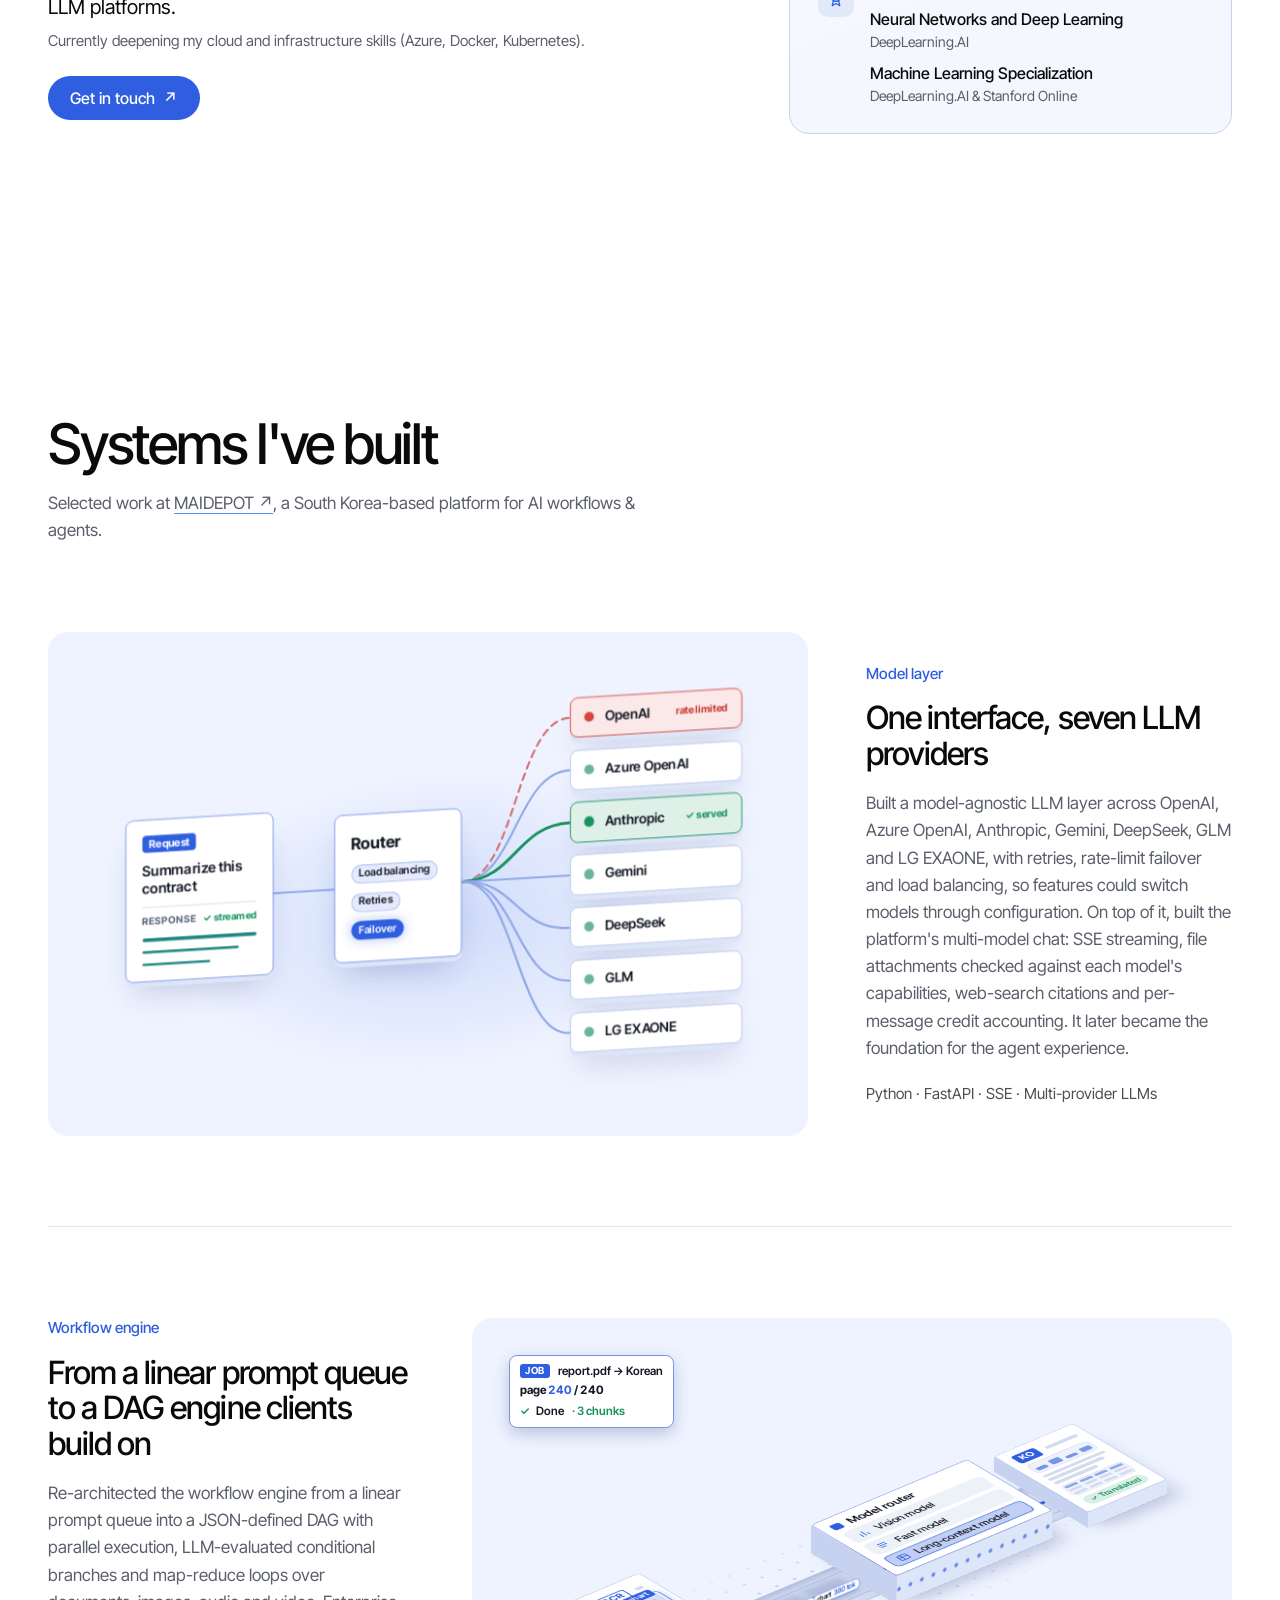
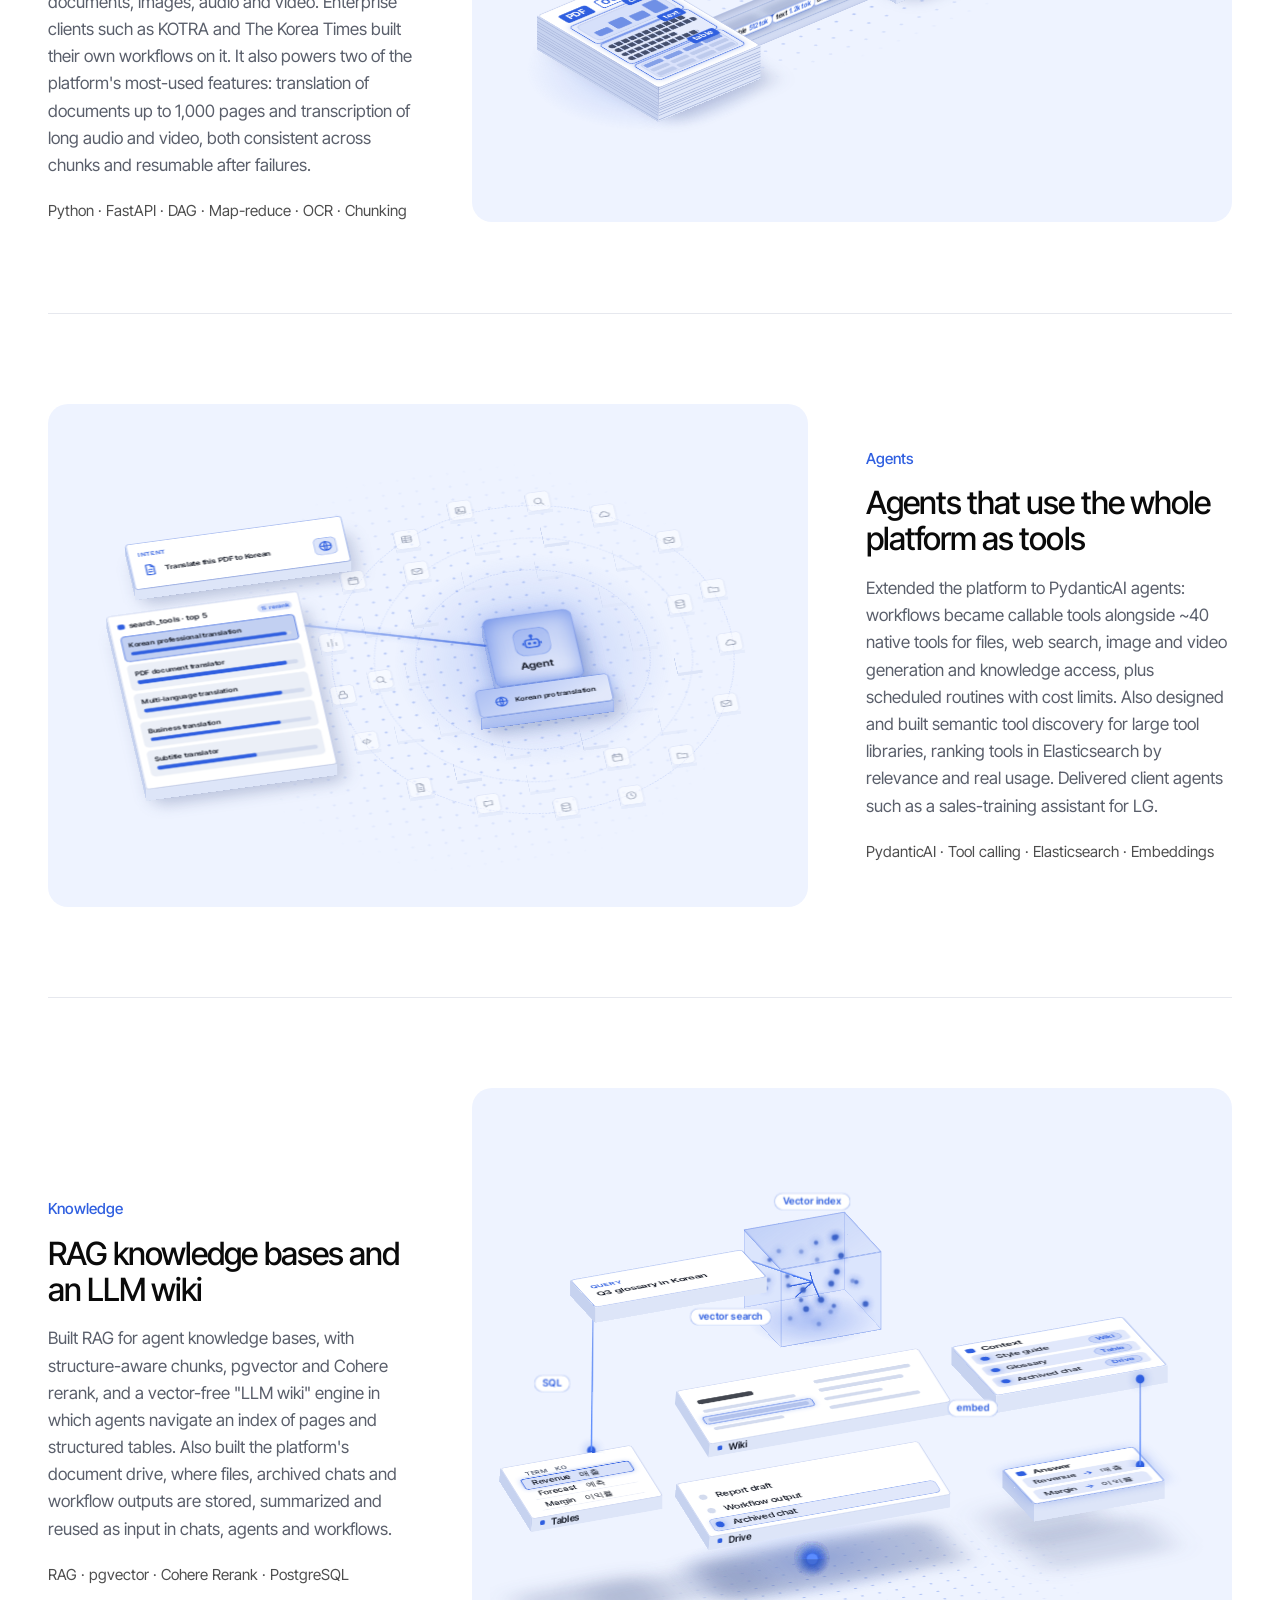
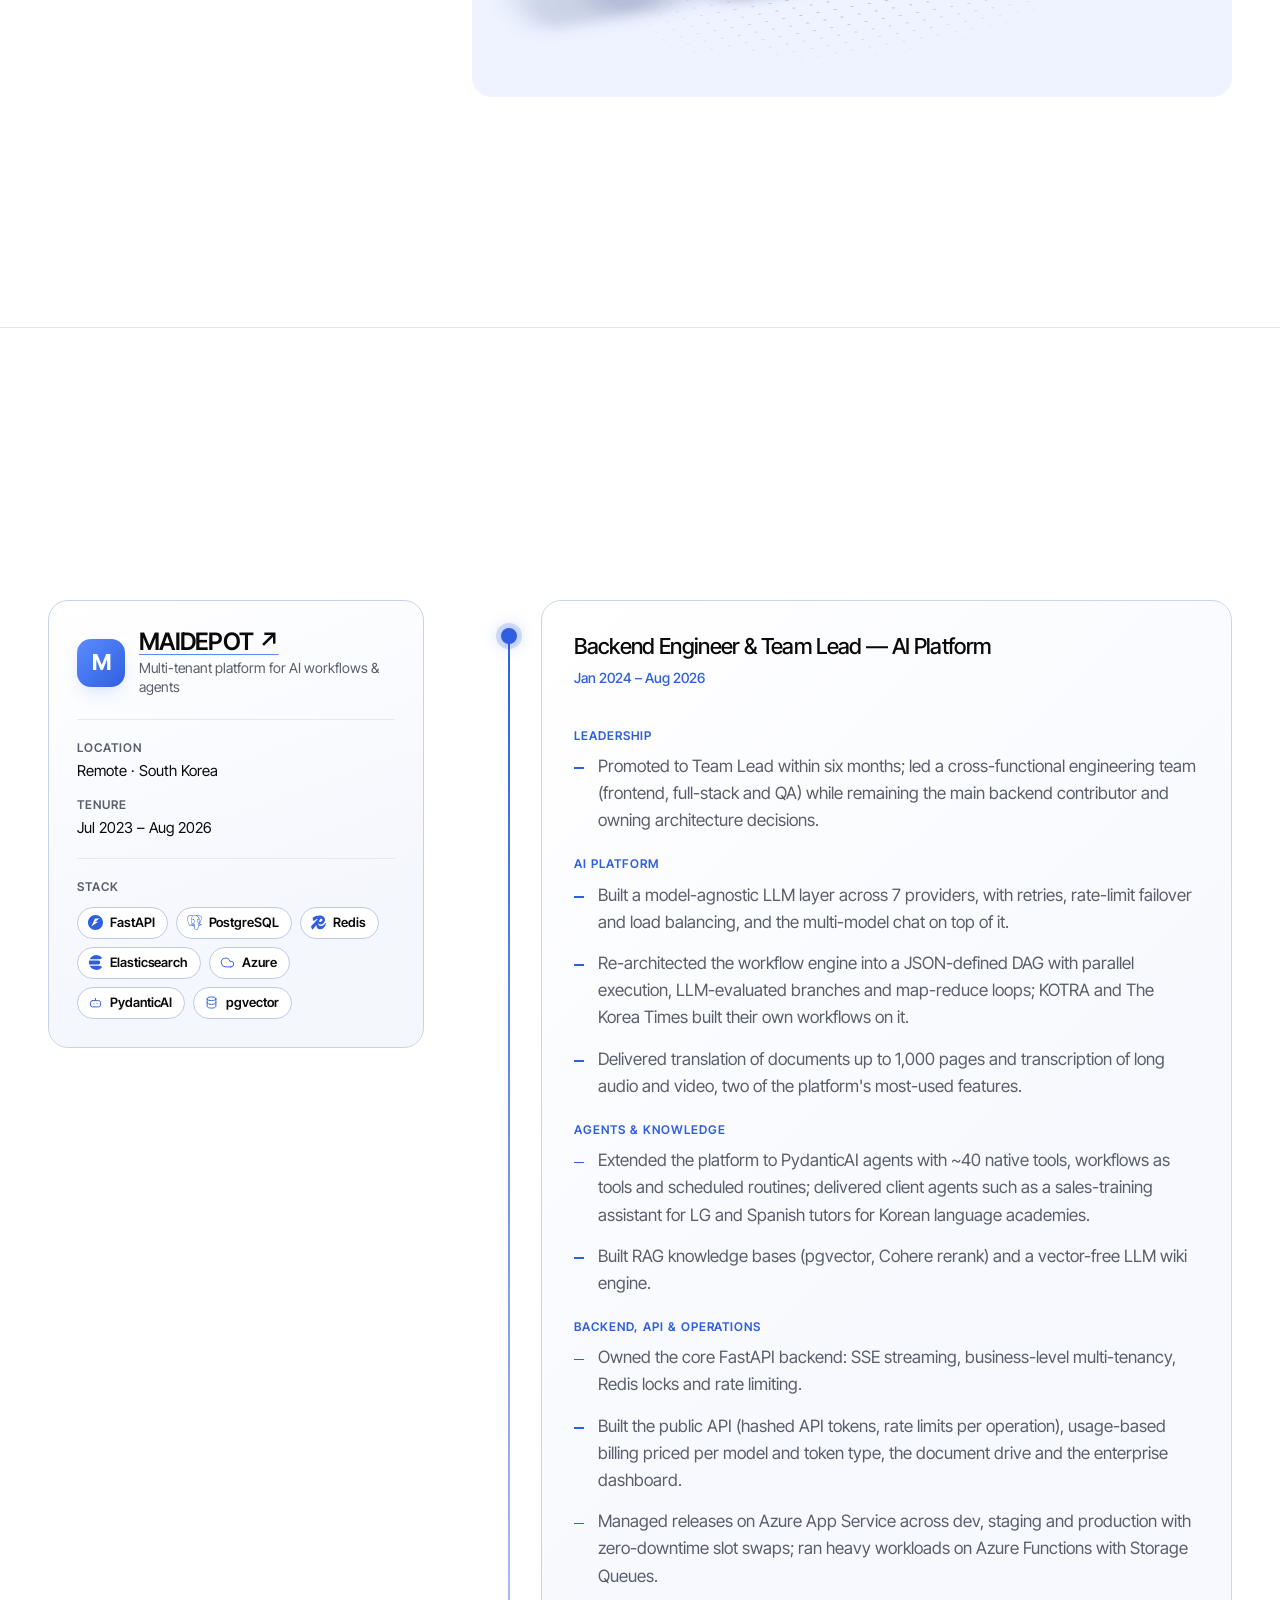
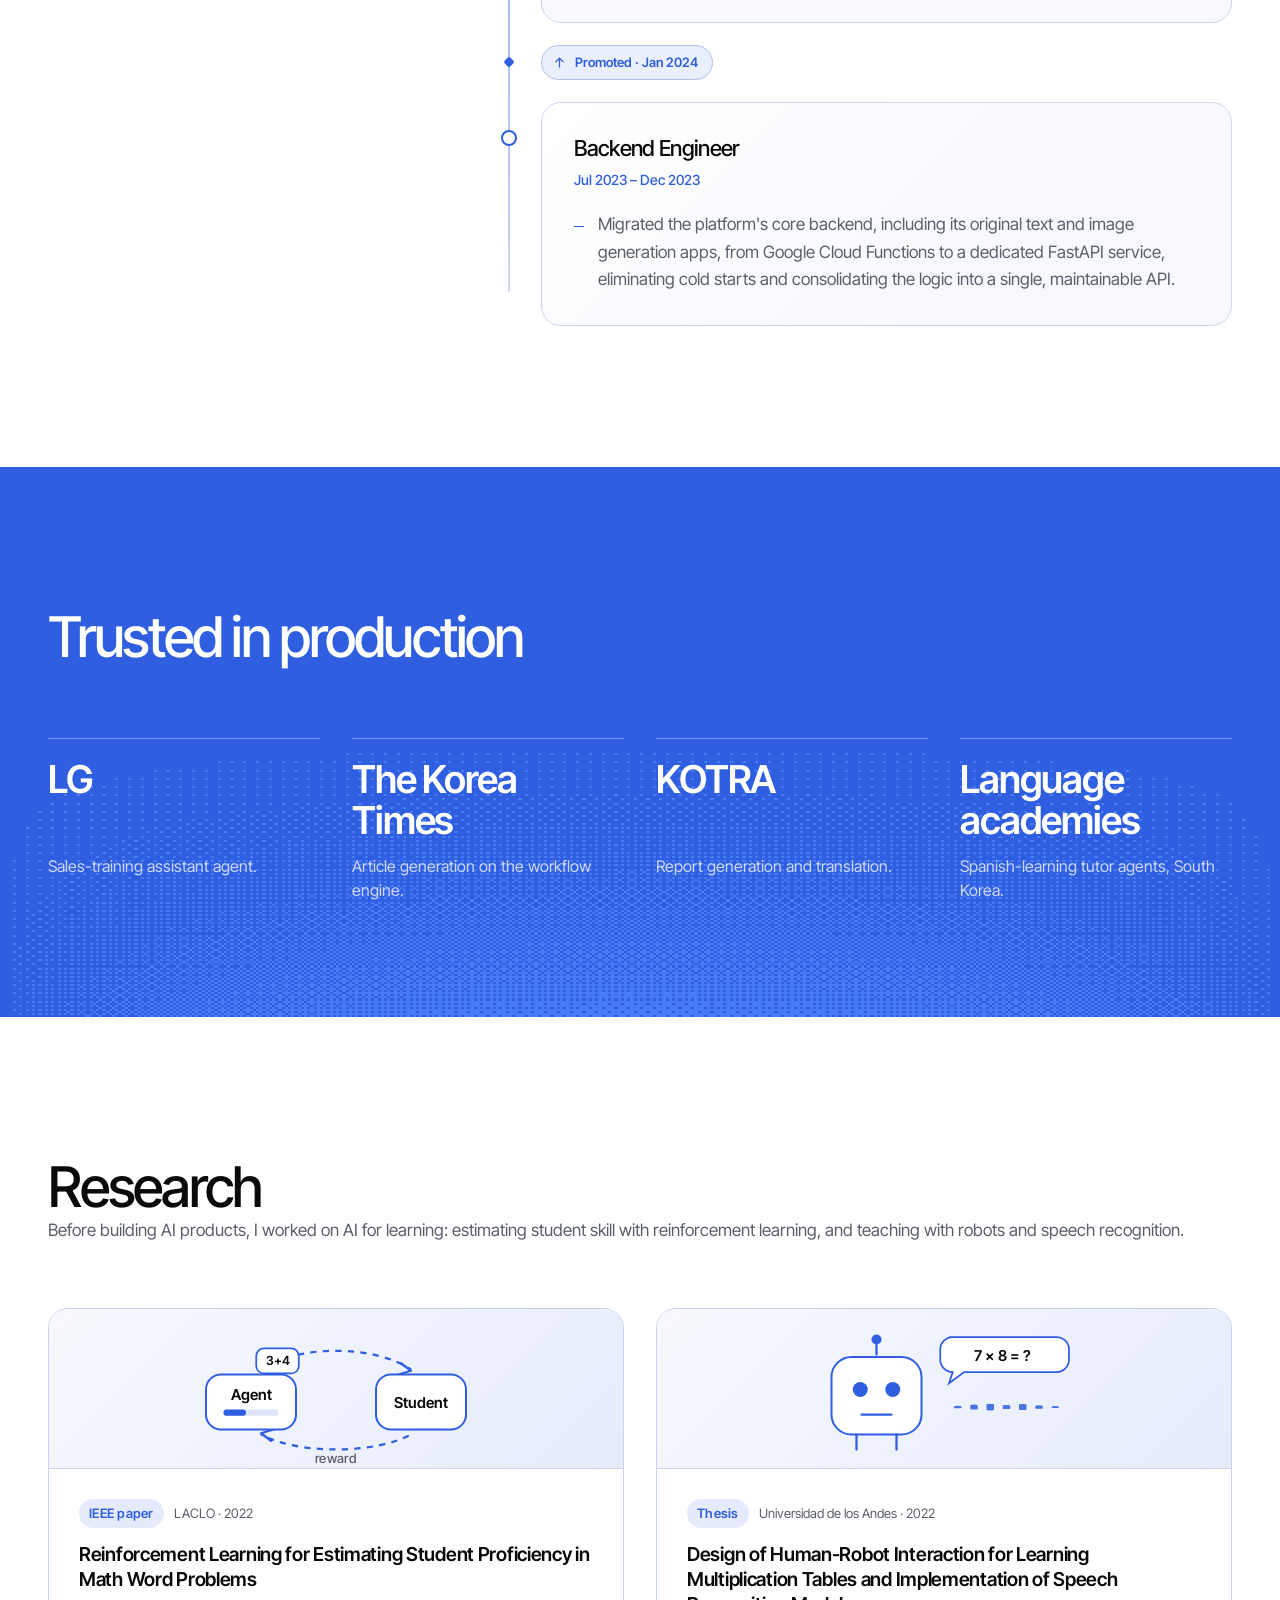
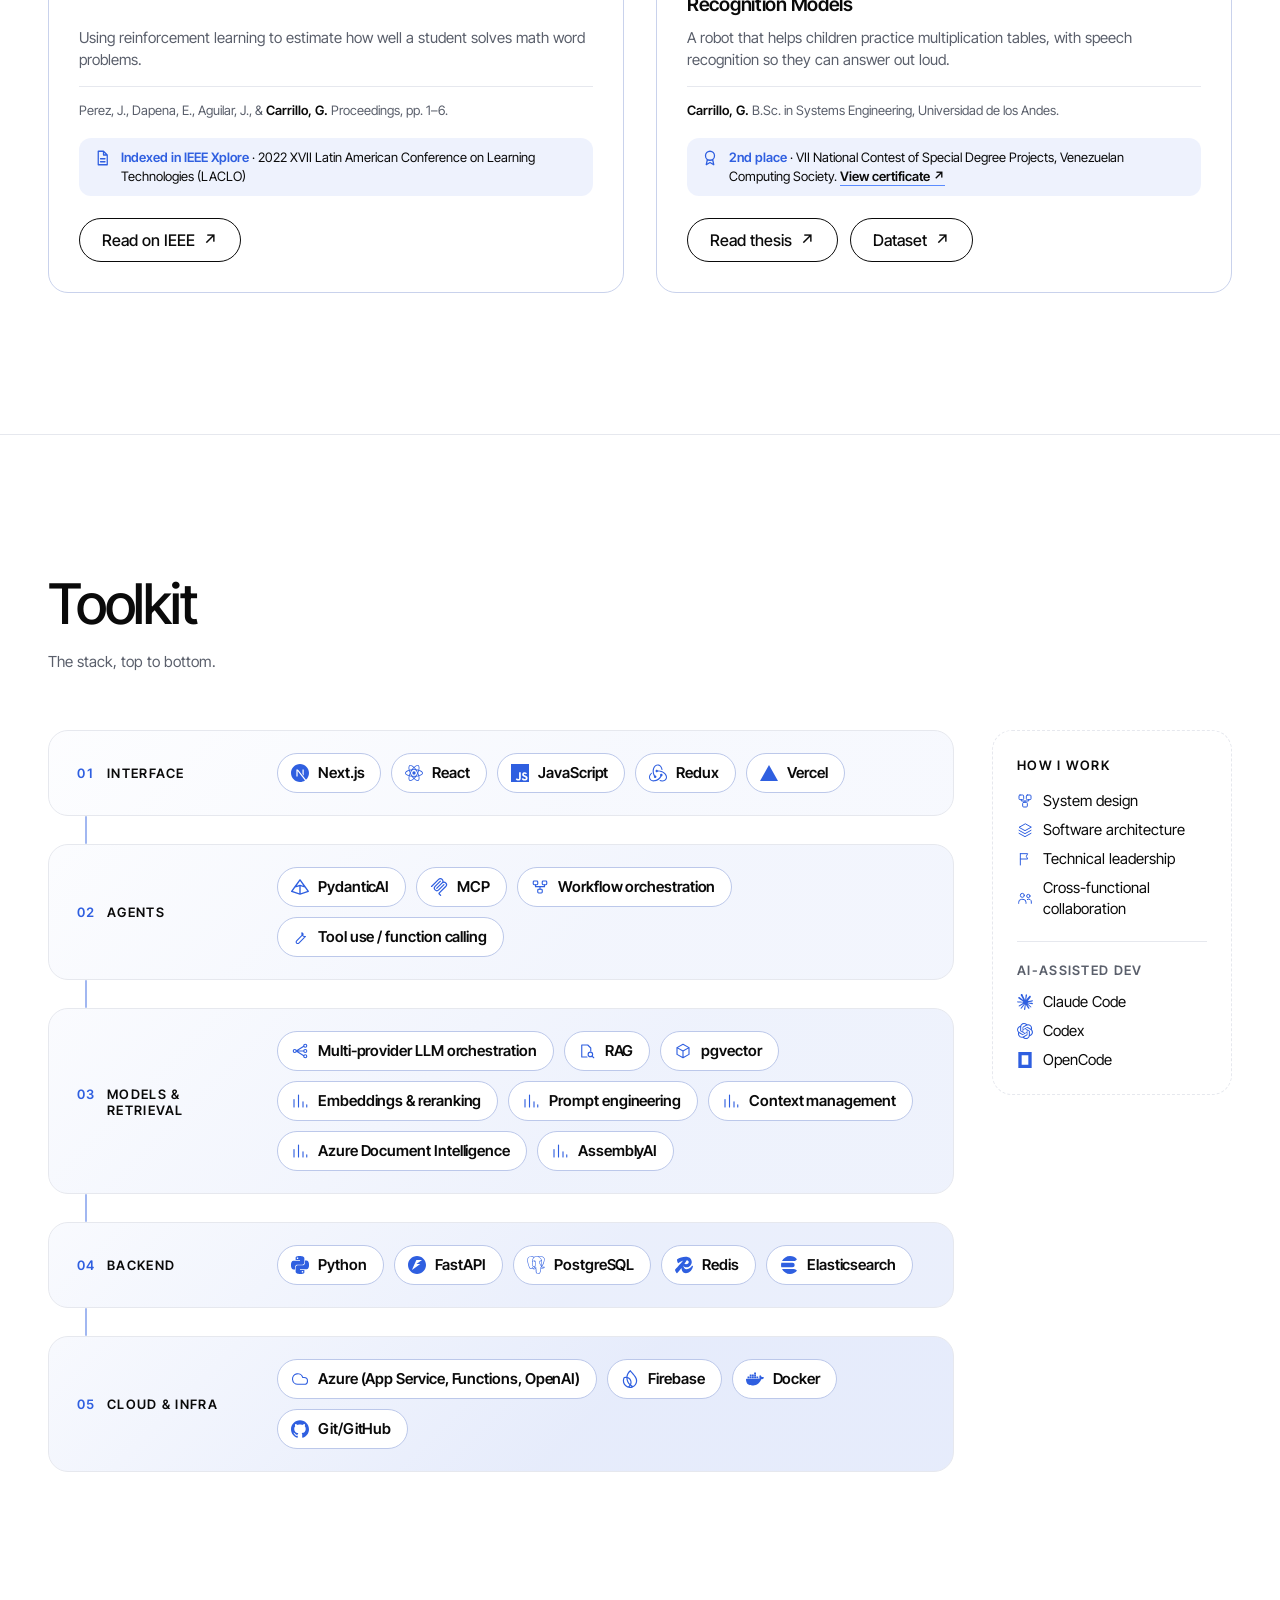
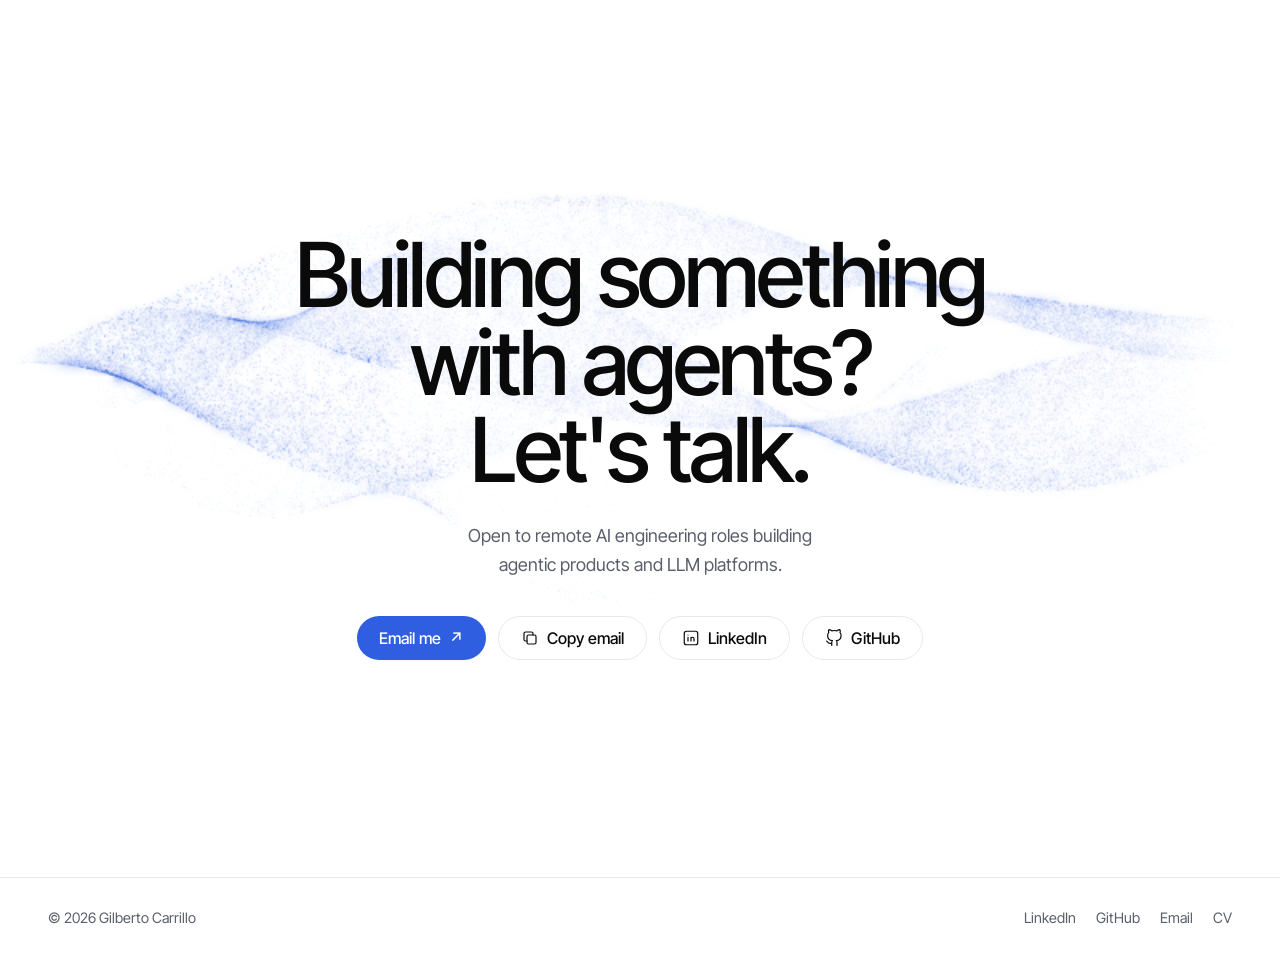
==== commit 565a9fef: "feat: link the LaSDAICVI dataset from the thesis card" ====
--- a/index.html
+++ b/index.html
@@ -807,7 +807,10 @@
               <p class="pub__sum">A robot that helps children practice multiplication tables, with speech recognition so they can answer out loud.</p>
               <p class="pub__cite"><strong>Carrillo, G.</strong> B.Sc. in Systems Engineering, Universidad de los Andes.</p>
               <p class="pub__award"><svg viewBox="0 0 24 24" aria-hidden="true" focusable="false"><path d="M12 15a6 6 0 1 0 0-12 6 6 0 0 0 0 12zM8.5 14 7 21l5-3 5 3-1.5-7"/></svg><span><b>2nd place</b> · VII National Contest of Special Degree Projects, Venezuelan Computing Society. <a class="text-link pub__cert" href="https://drive.google.com/file/d/1I3tcatIgjIvYA8dBpTm-qJYd0IevwYsq/view?usp=sharing" target="_blank" rel="noopener noreferrer">View certificate ↗</a></span></p>
-              <a class="btn btn--outline pub__btn" href="https://doi.org/10.13140/RG.2.2.27502.95042" target="_blank" rel="noopener noreferrer">Read thesis <span aria-hidden="true">↗</span></a>
+              <div class="pub__btns">
+                <a class="btn btn--outline" href="https://doi.org/10.13140/RG.2.2.27502.95042" target="_blank" rel="noopener noreferrer">Read thesis <span aria-hidden="true">↗</span></a>
+                <a class="btn btn--outline" href="https://github.com/gilbertocarrillo/LaSDAICVI" target="_blank" rel="noopener noreferrer">Dataset <span aria-hidden="true">↗</span></a>
+              </div>
             </div>
           </li>
         </ol>
--- a/styles.css
+++ b/styles.css
@@ -207,9 +207,22 @@
   .js .hero-silk.is-ready { opacity: 1; }
 }
 .hero__photo {
-  position: absolute; z-index: 2; left: 0; right: 0; bottom: 0; margin-inline: auto;
-  height: 88%; width: auto; max-width: 100%; object-fit: contain; object-position: bottom;
-}
+  position: absolute; z-index: 2; inset: 0;
+  width: 100%; height: 100%; object-fit: cover; object-position: center bottom;
+}
+.hero__panel::before,
+.hero__panel::after { content: ""; position: absolute; z-index: 3; left: 0; right: 0; pointer-events: none; }
+/* top: soft dark fade so name + role read over the photo */
+.hero__panel::before {
+  top: 0; height: 30%;
+  background: linear-gradient(to bottom, rgba(8, 14, 40, 0.55), rgba(8, 14, 40, 0.2) 60%, transparent);
+}
+/* bottom: navy scrim so the facts read over the jacket */
+.hero__panel::after {
+  bottom: 0; height: 32%;
+  background: linear-gradient(to top, rgba(8, 14, 40, 0.72), rgba(8, 14, 40, 0.35) 55%, transparent);
+}
+.hero__panel .hero__id { z-index: 4; }
 .hero__ph { position: absolute; inset: 0; z-index: 2; display: none; }
 .hero__panel.is-fallback .hero__photo { visibility: hidden; }
 .hero__panel.is-fallback .hero__ph { display: block; }
@@ -252,8 +265,9 @@
 }
 .hero__id .hero__name { font-size: clamp(2rem, 3.2vw, 3rem); color: #fff; letter-spacing: -0.035em; }
 .hero__id .hero__role { margin-top: 10px; font-size: clamp(1.1rem, 1.5vw, 1.35rem); font-weight: 500; color: #fff; }
-.hero__id .hero__focus { margin-top: 4px; font-size: 1rem; color: rgba(255, 255, 255, 0.9); }
-.hero__id .hero__meta { margin-top: 10px; font-size: 1rem; color: rgba(255, 255, 255, 0.82); }
+.hero__id--foot { top: auto; bottom: clamp(28px, 4vw, 48px); }
+.hero__id .hero__focus { font-size: 1.0625rem; font-weight: 500; color: #fff; }
+.hero__id .hero__meta { margin-top: 6px; font-size: 1rem; color: rgba(255, 255, 255, 0.82); }
 .hero__id .text-link { color: #fff; text-decoration-color: rgba(255, 255, 255, 0.6); }
 .hero__id .text-link:hover { color: #fff; text-decoration-color: #fff; }
 
@@ -1274,6 +1288,7 @@
 .pub__btn { margin-top: auto; }
 .pub__cite + .pub__award { margin-top: 18px; }
 .pub__body > .pub__btn { margin-top: 22px; align-self: end; }
+.pub__btns { display: flex; flex-wrap: wrap; gap: 12px; margin-top: 22px; align-self: end; }
 .pub__cite, .pub__award { justify-self: stretch; }
 .pub__award { align-self: stretch; align-items: center; }
 .pub__cert { white-space: nowrap; font-weight: 600; }
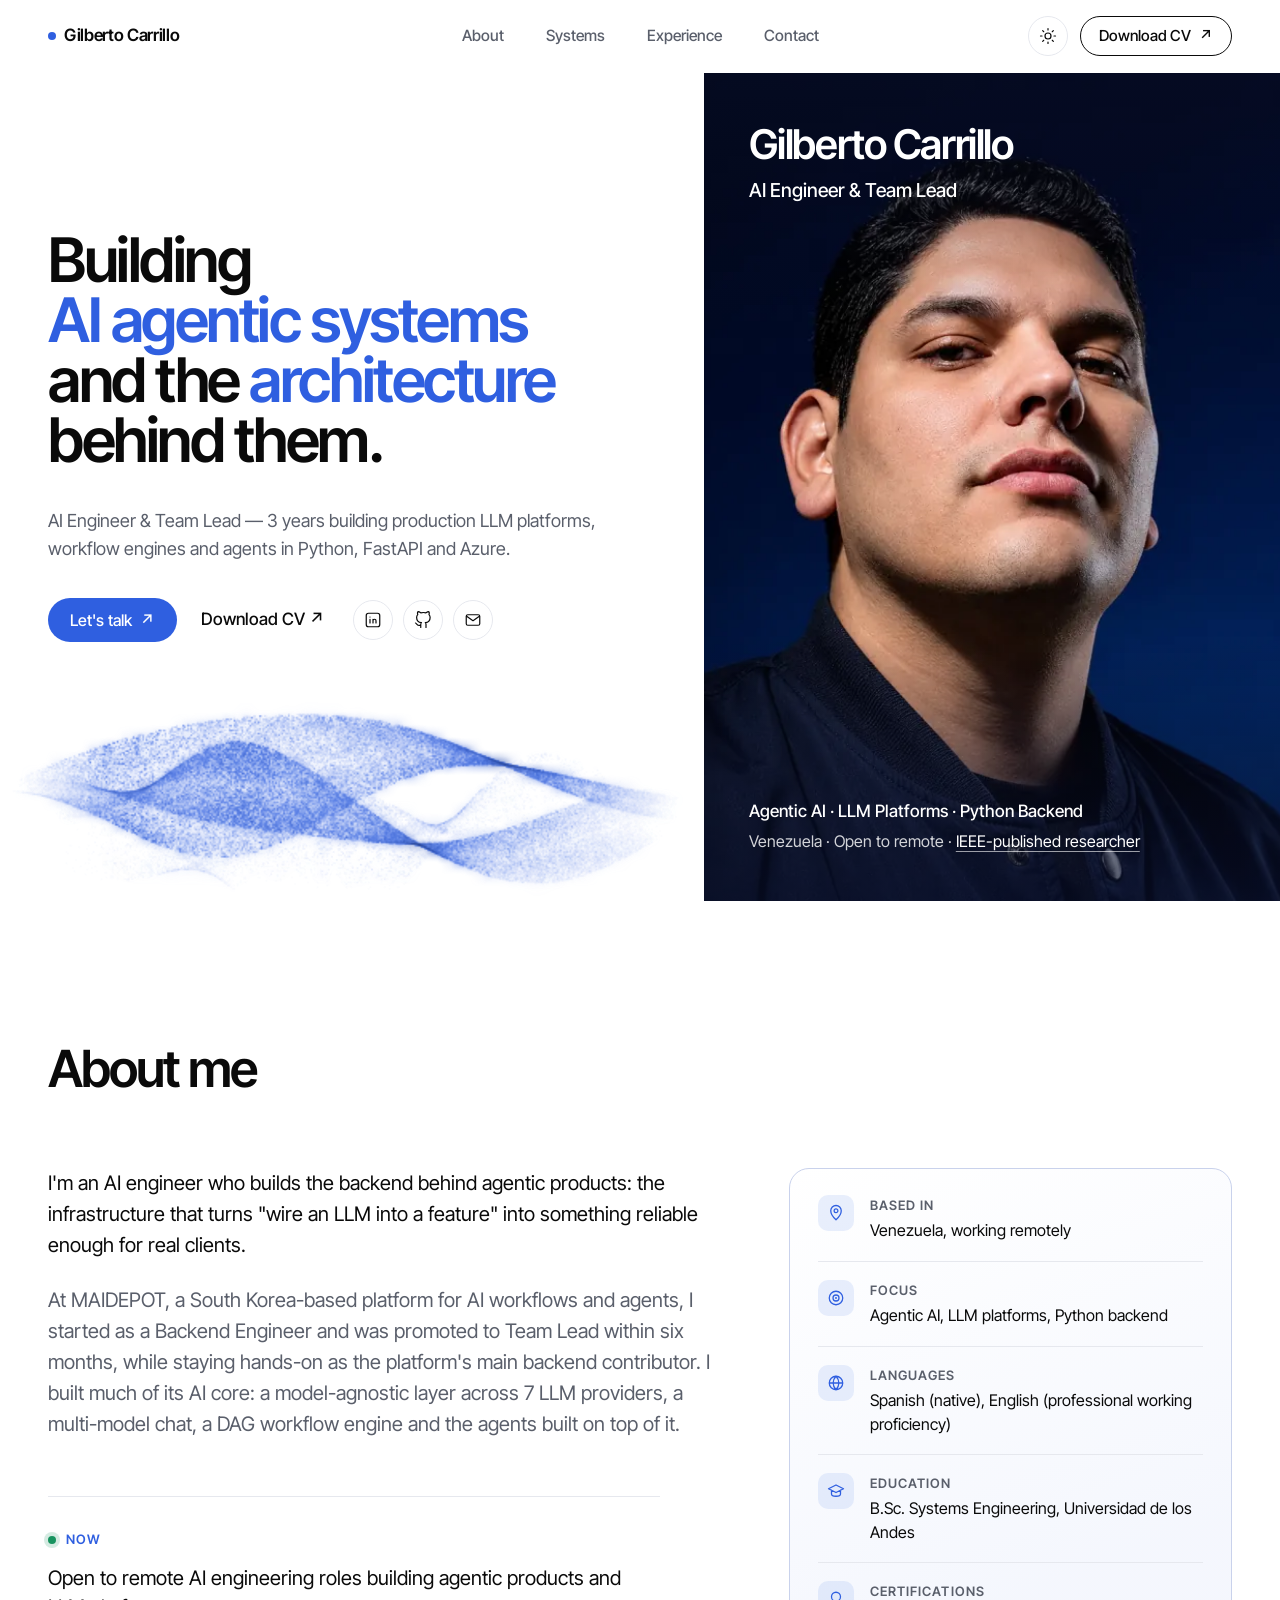
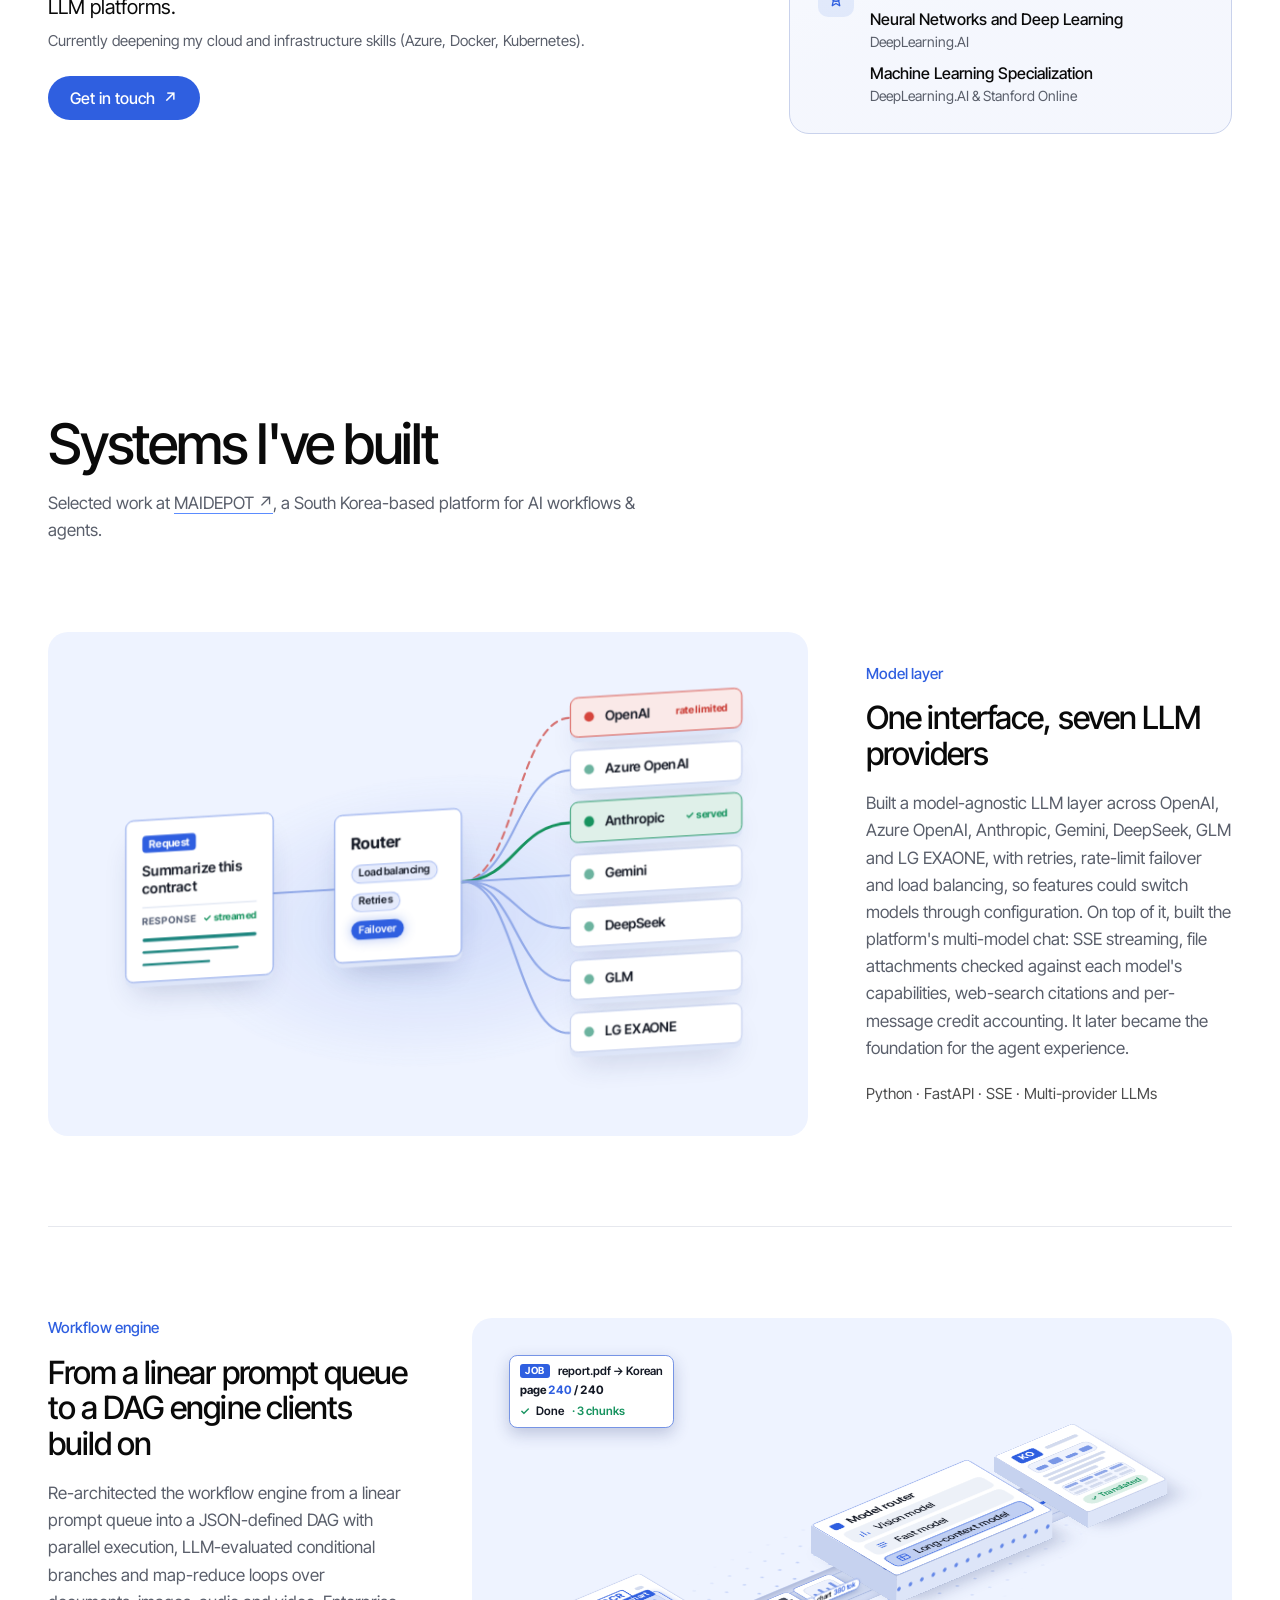
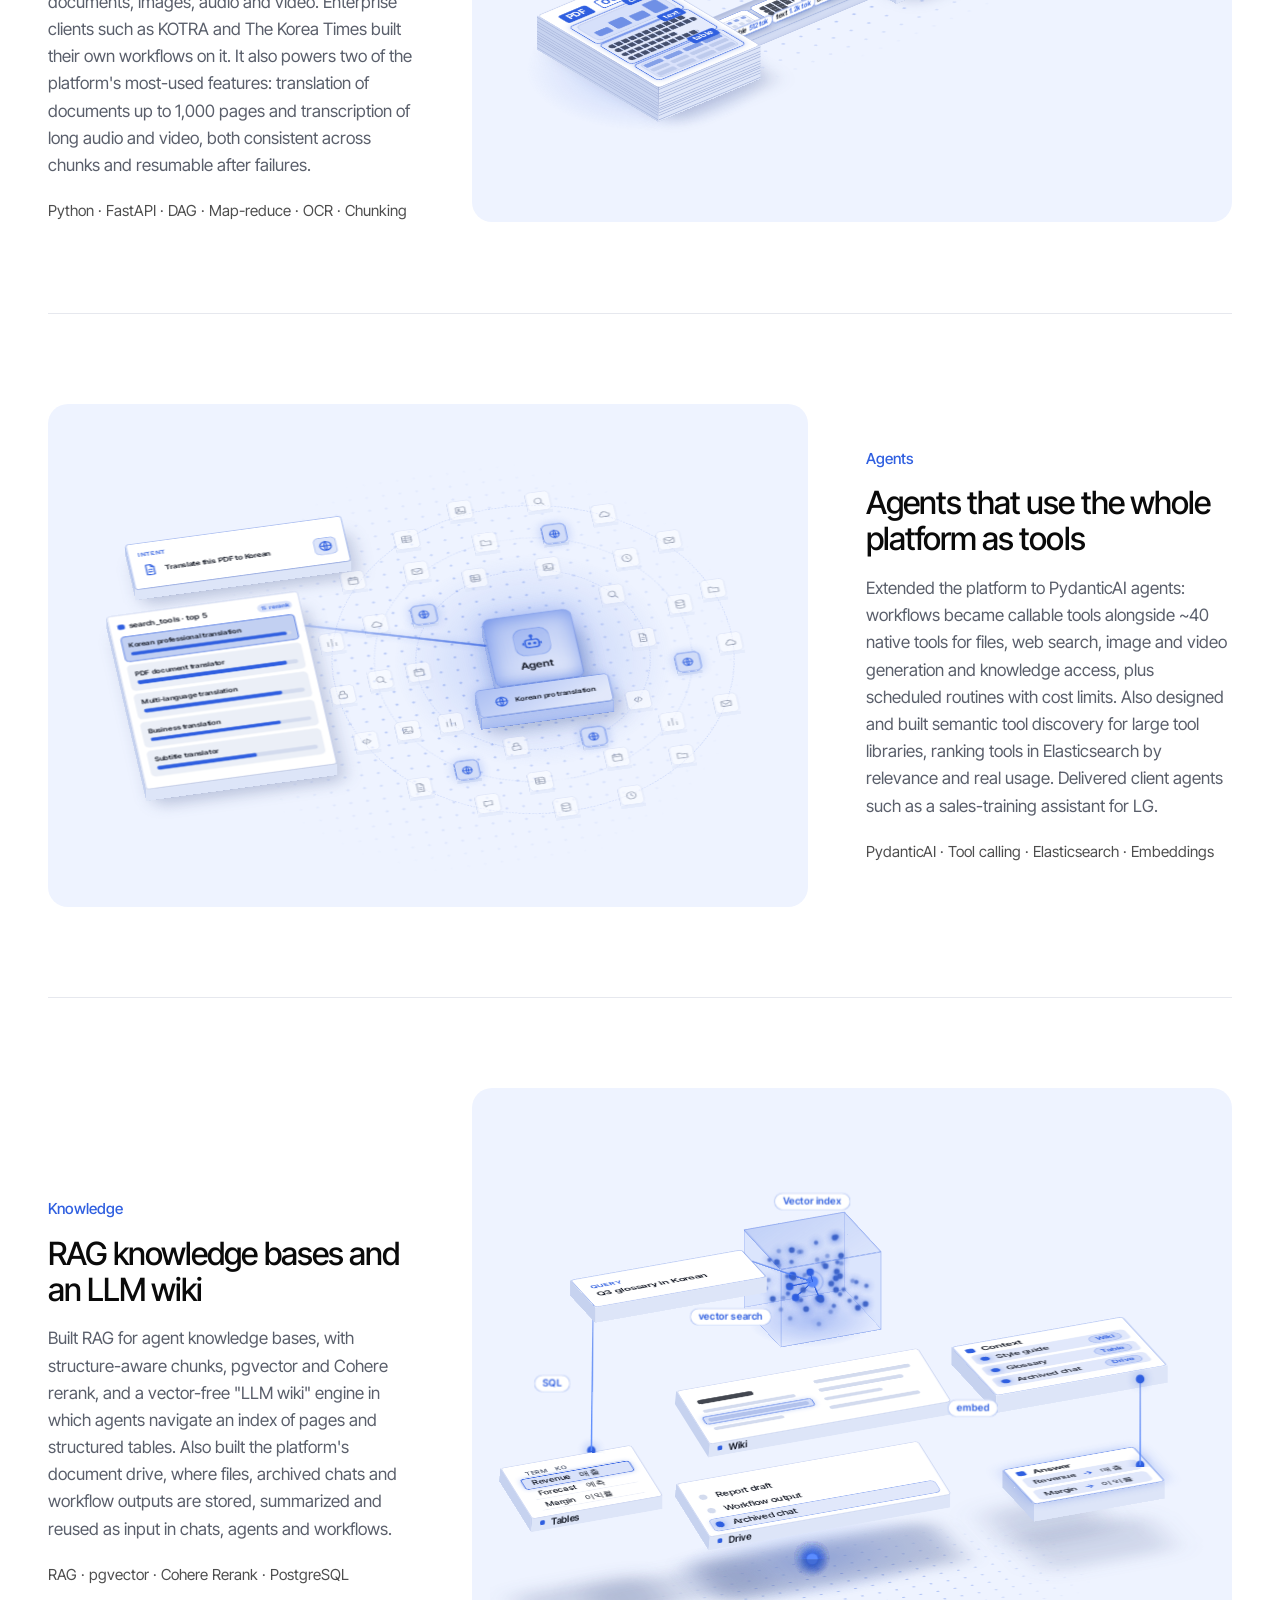
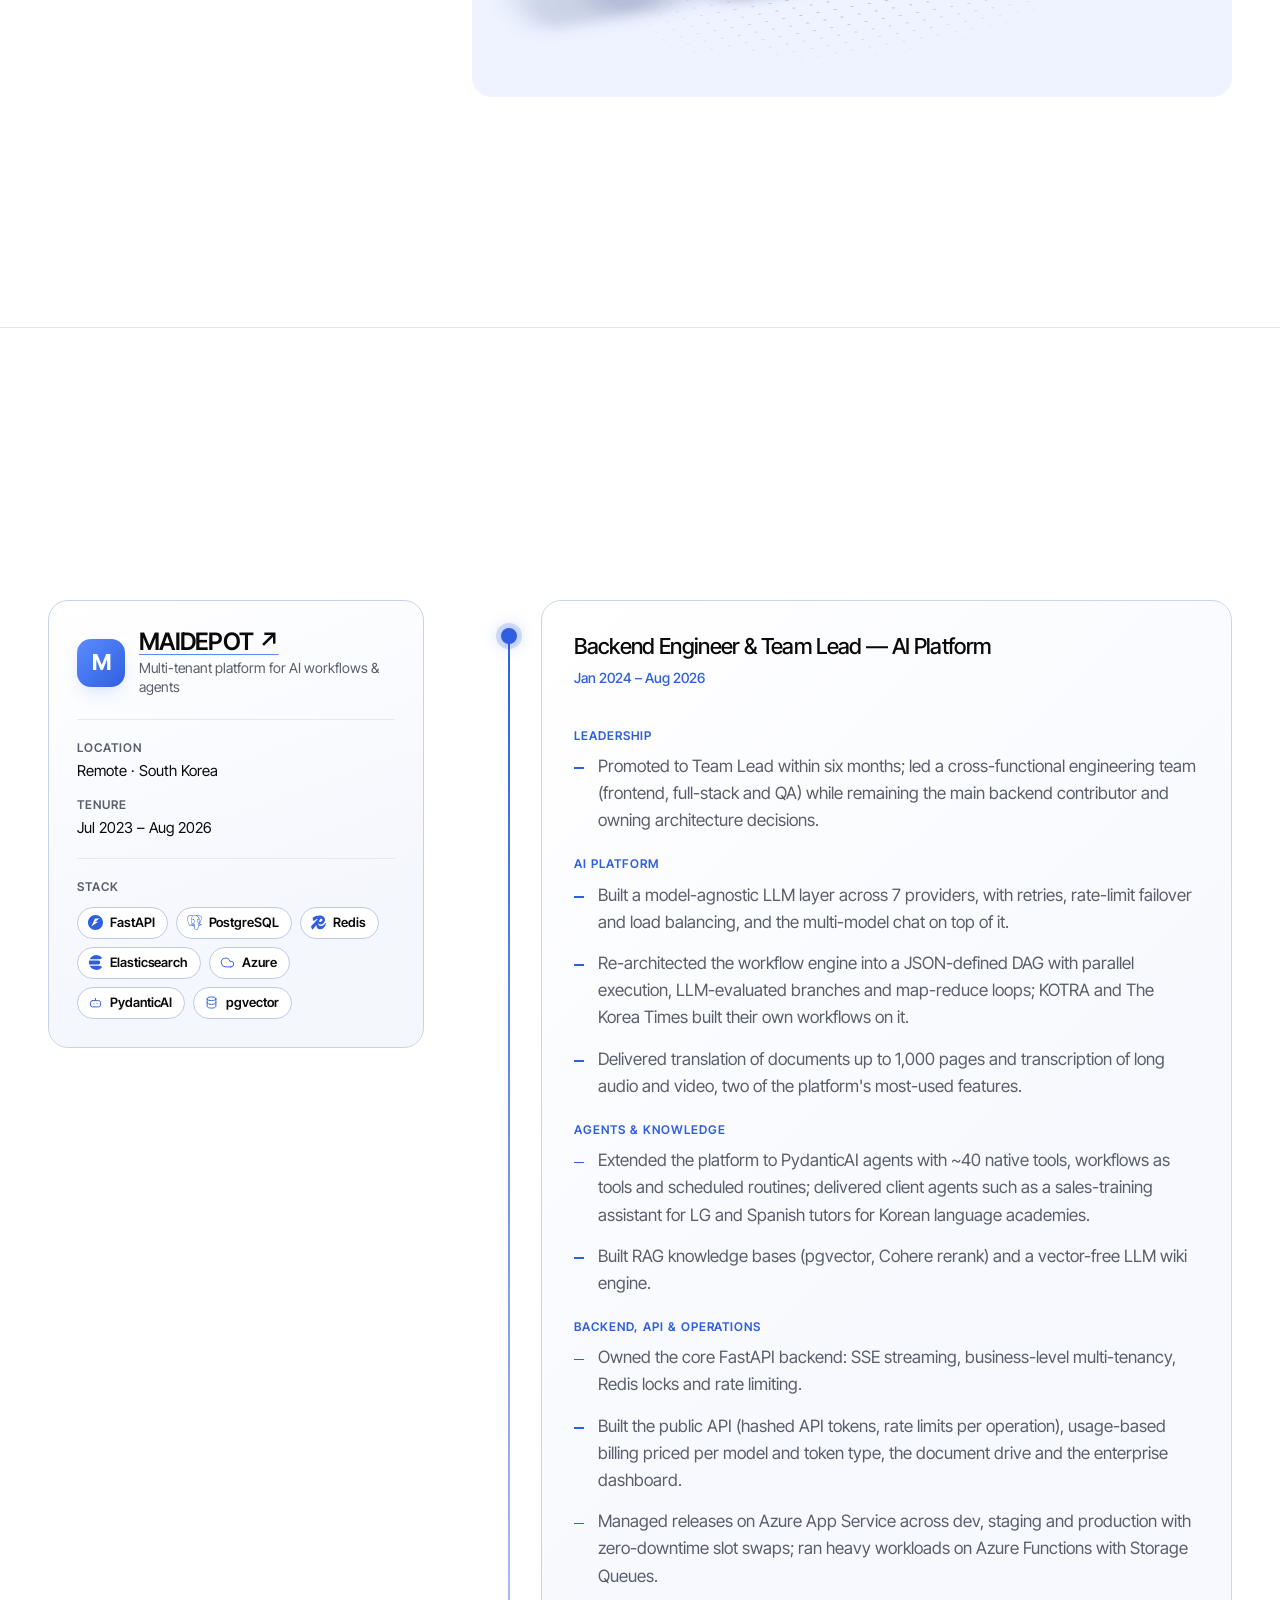
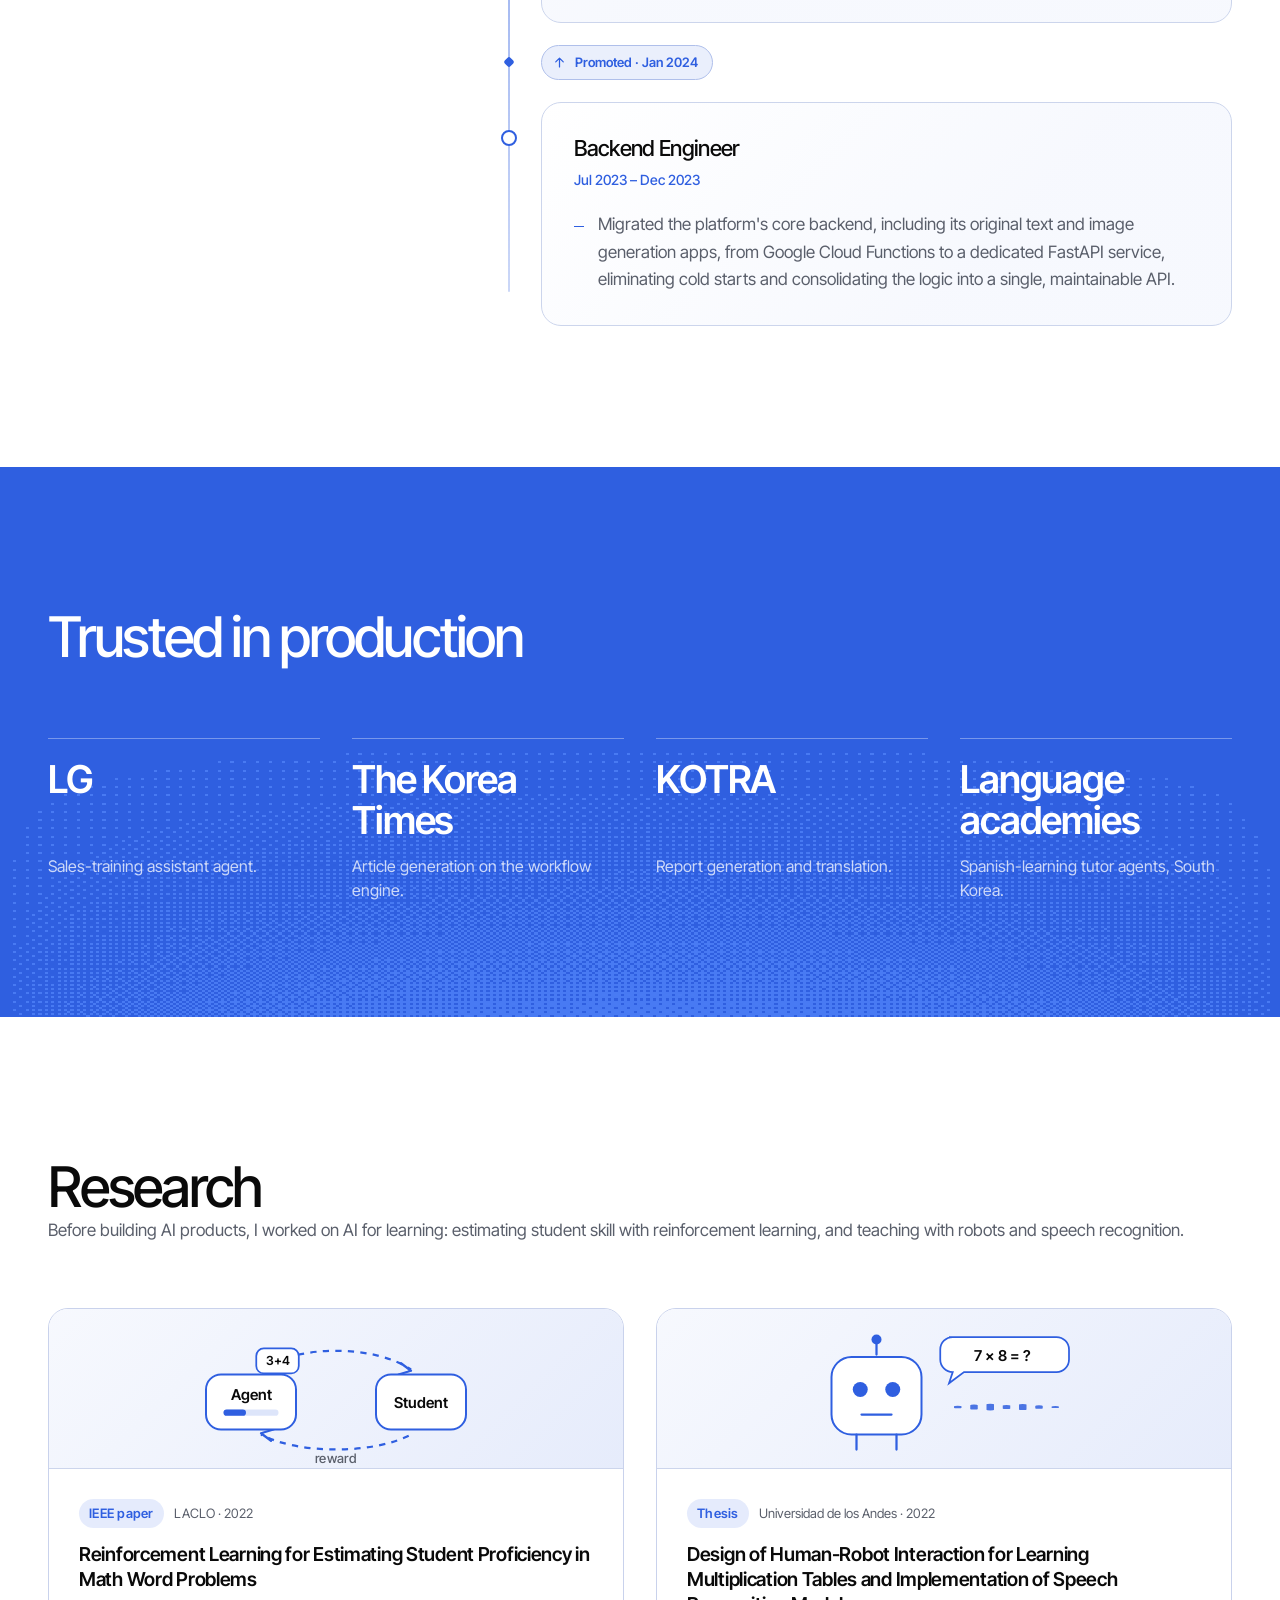
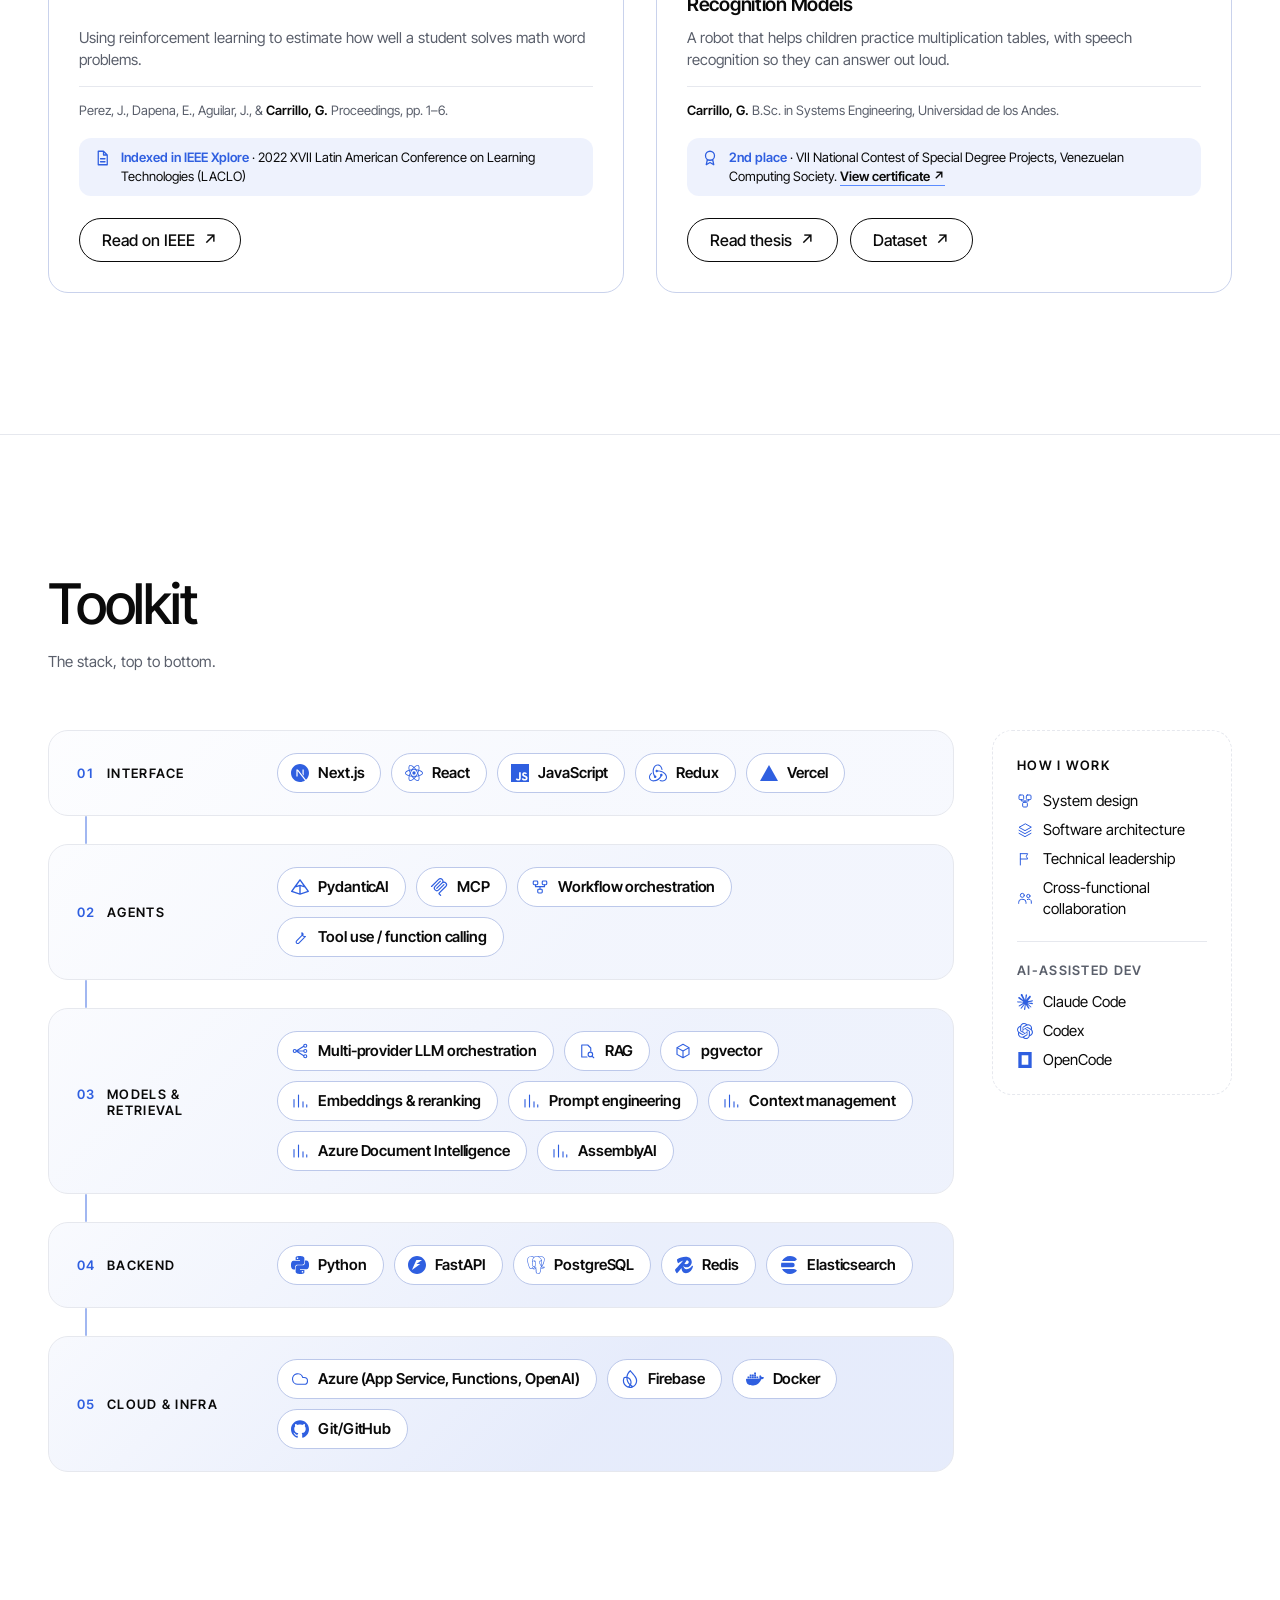
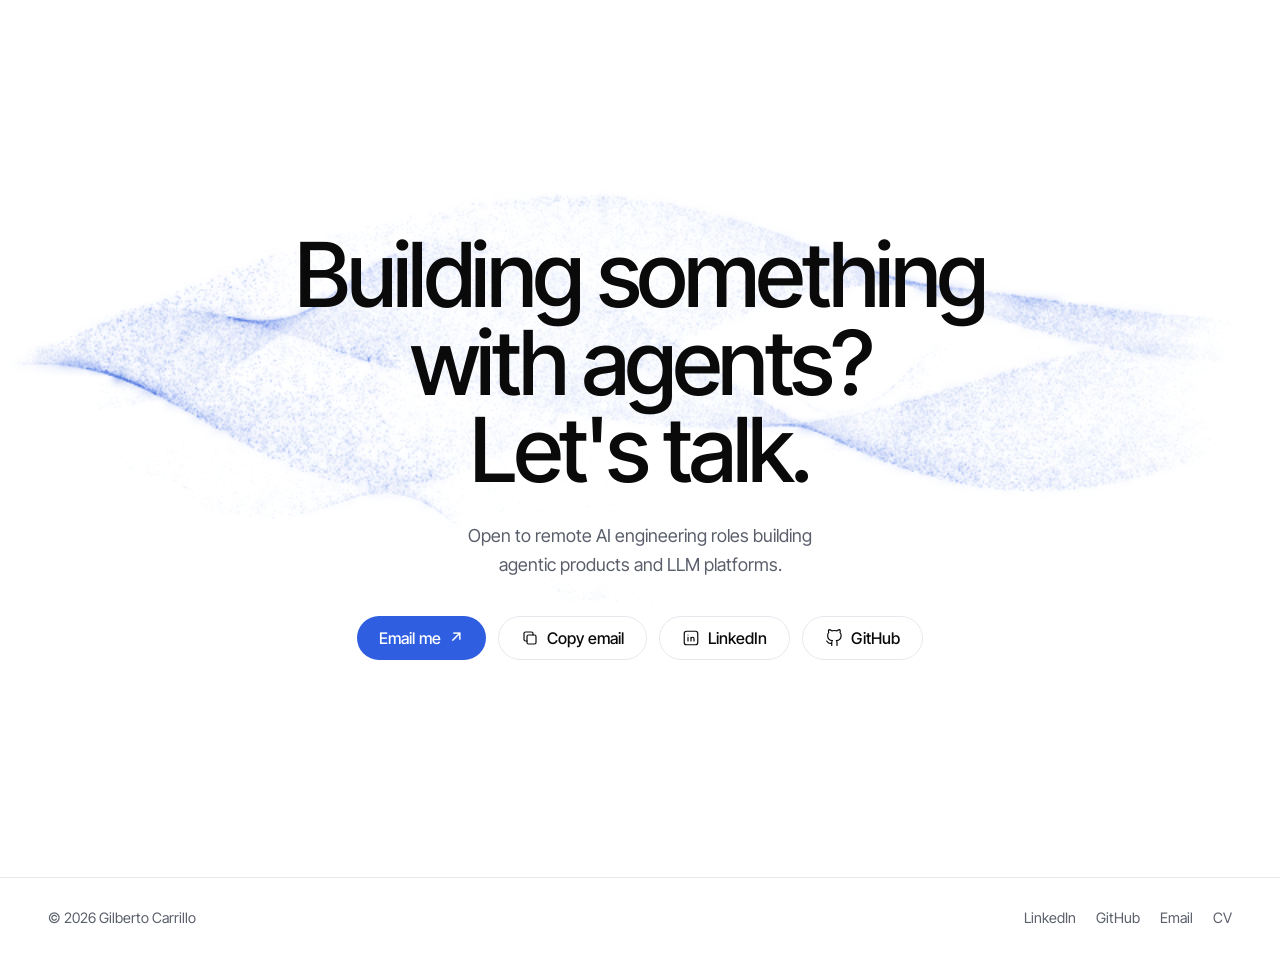
==== commit 7b8a76a2: "fix: use full ISO 8601 datetime for JSON-LD dateModified" ====
--- a/index.html
+++ b/index.html
@@ -26,7 +26,7 @@
     "@type": "ProfilePage",
     "url": "https://gilbertocarrillo.com/",
     "name": "Gilberto Carrillo | AI Engineer & Team Lead",
-    "dateModified": "2026-11-21",
+    "dateModified": "2026-11-21T00:00:00Z",
     "inLanguage": "en",
     "mainEntity": {
       "@type": "Person",
